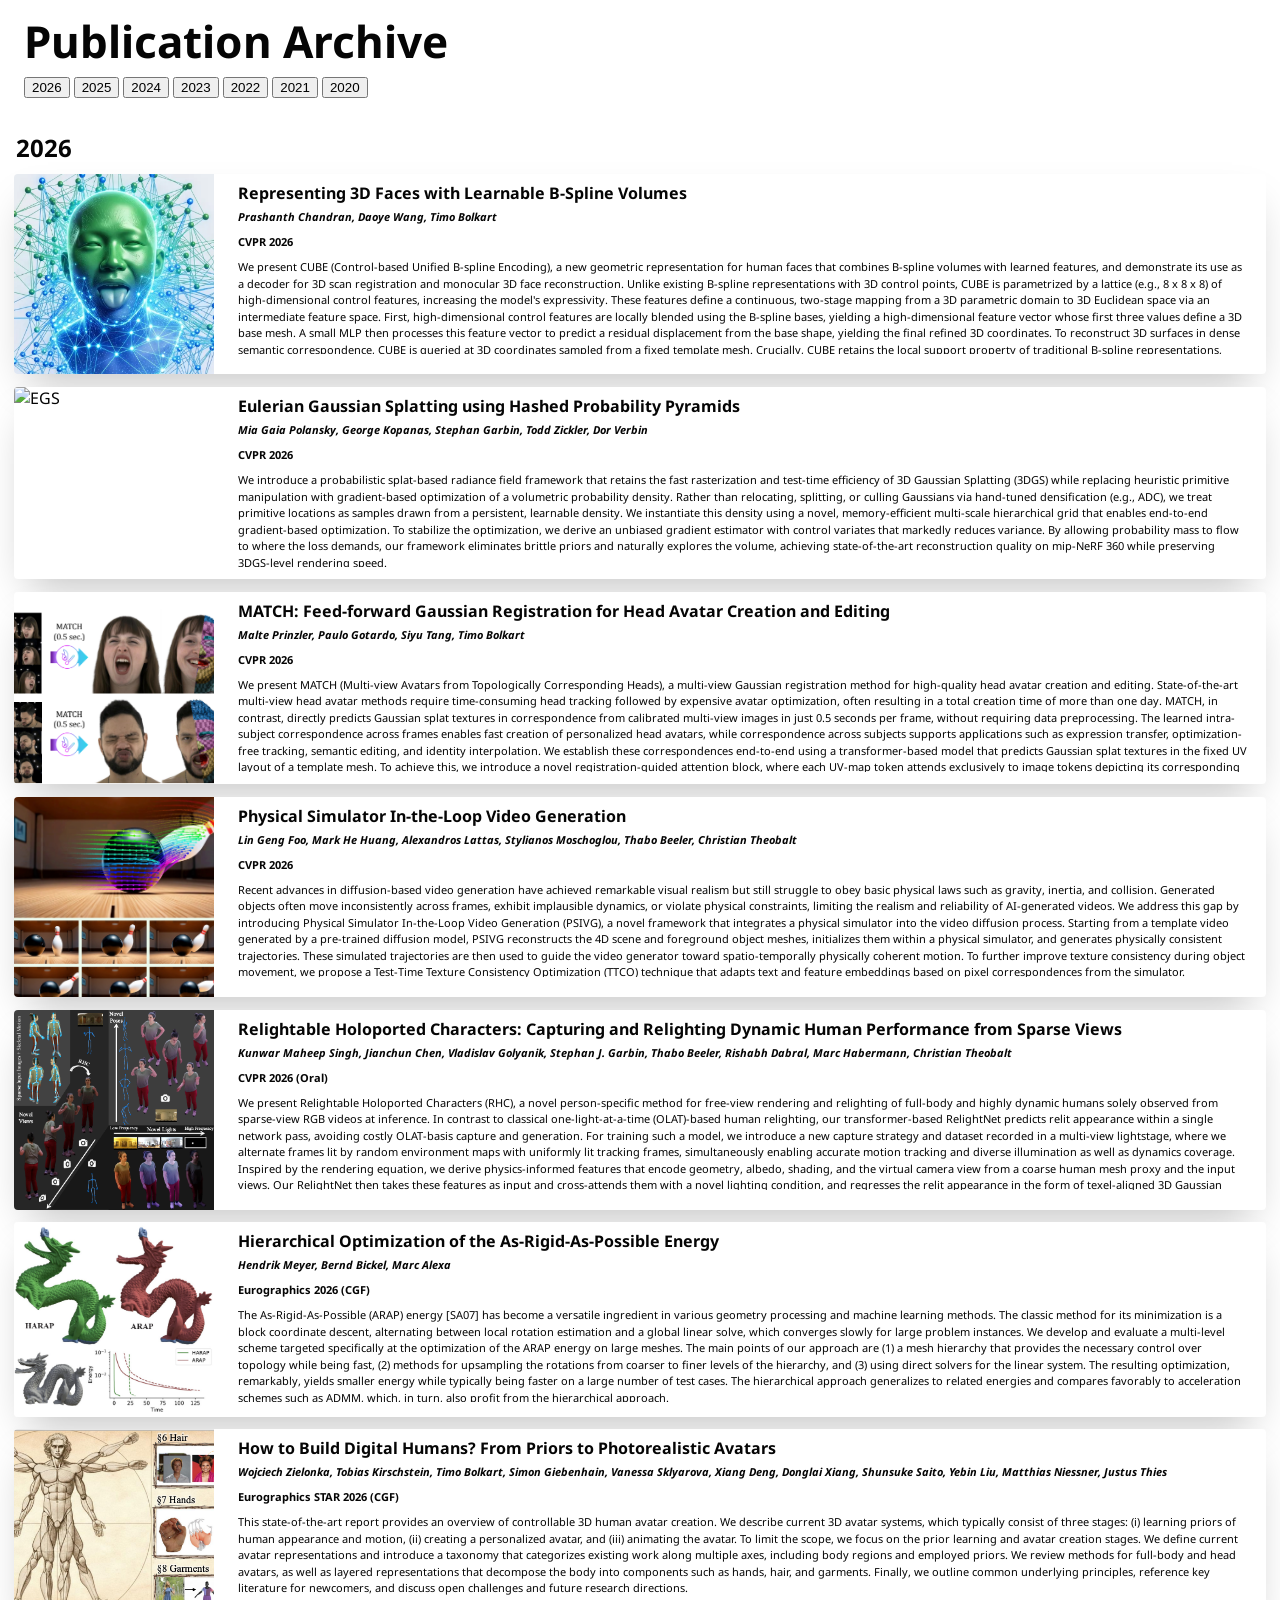
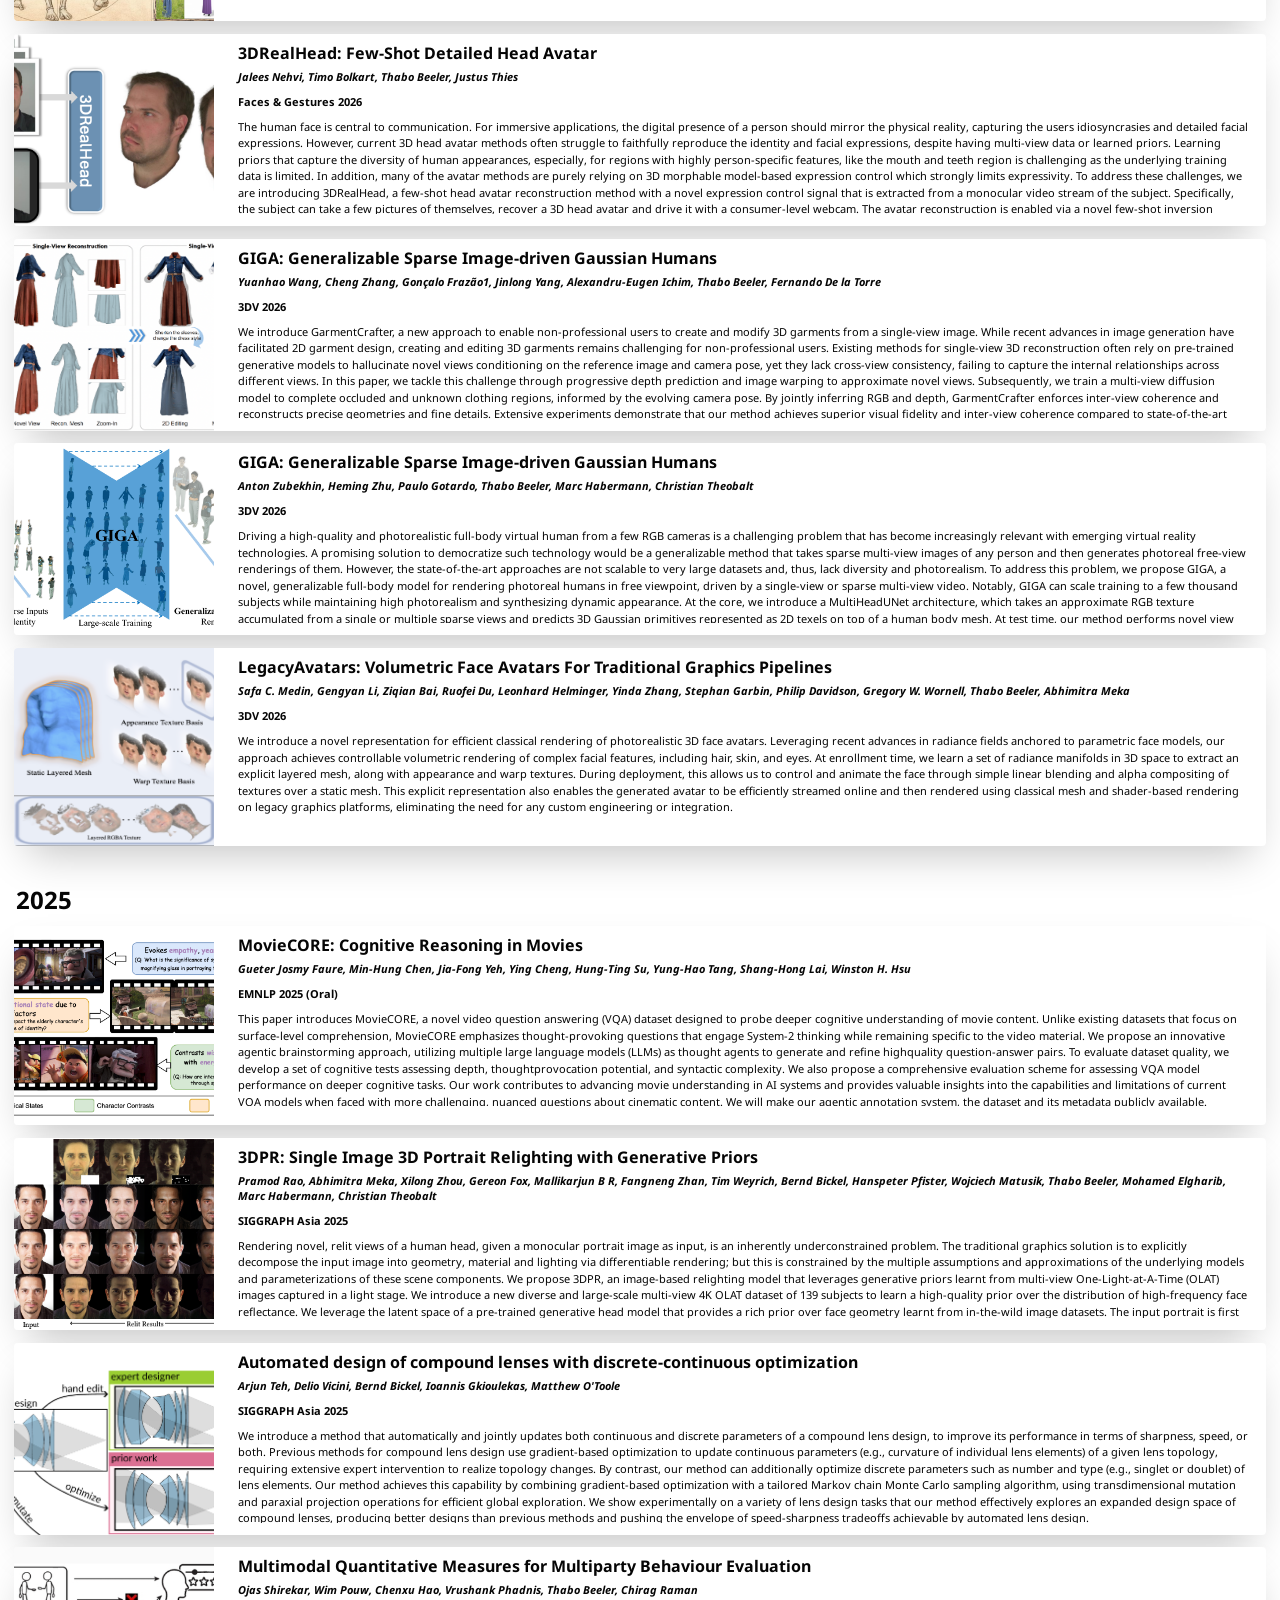
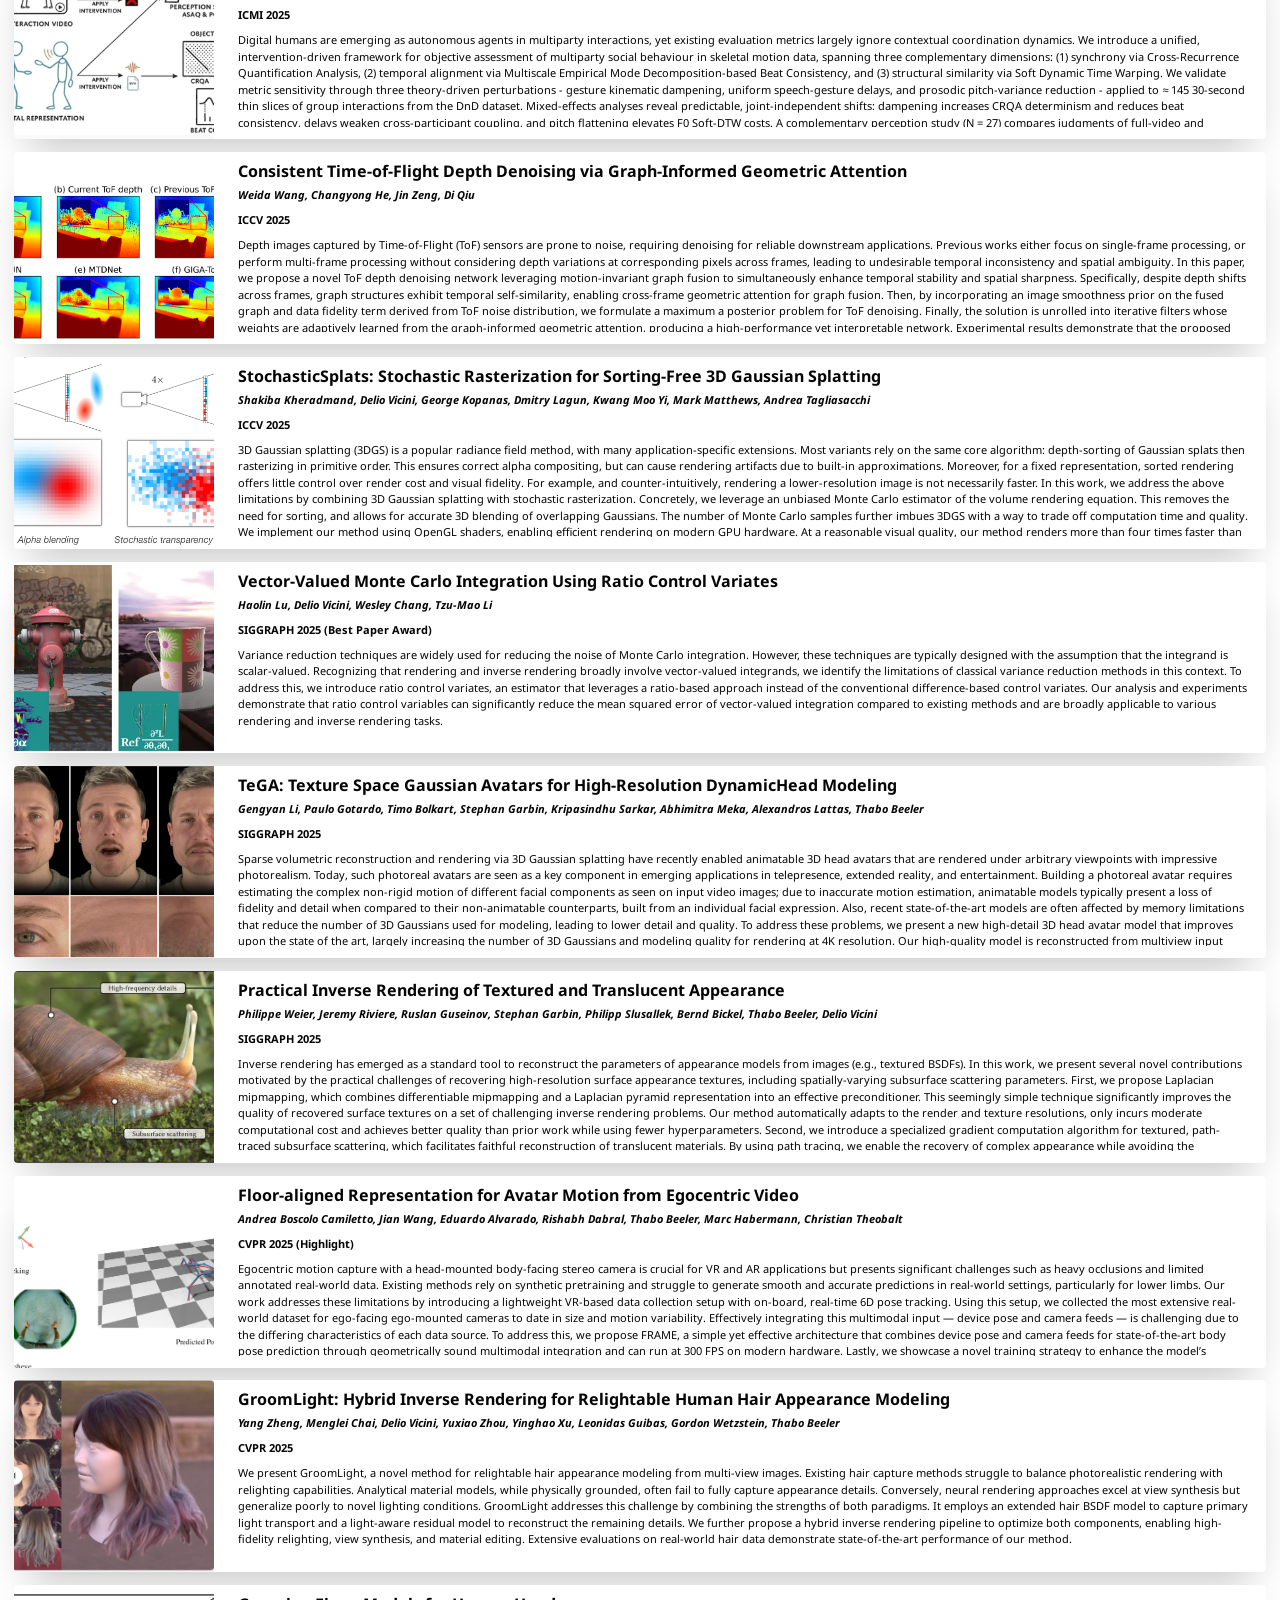
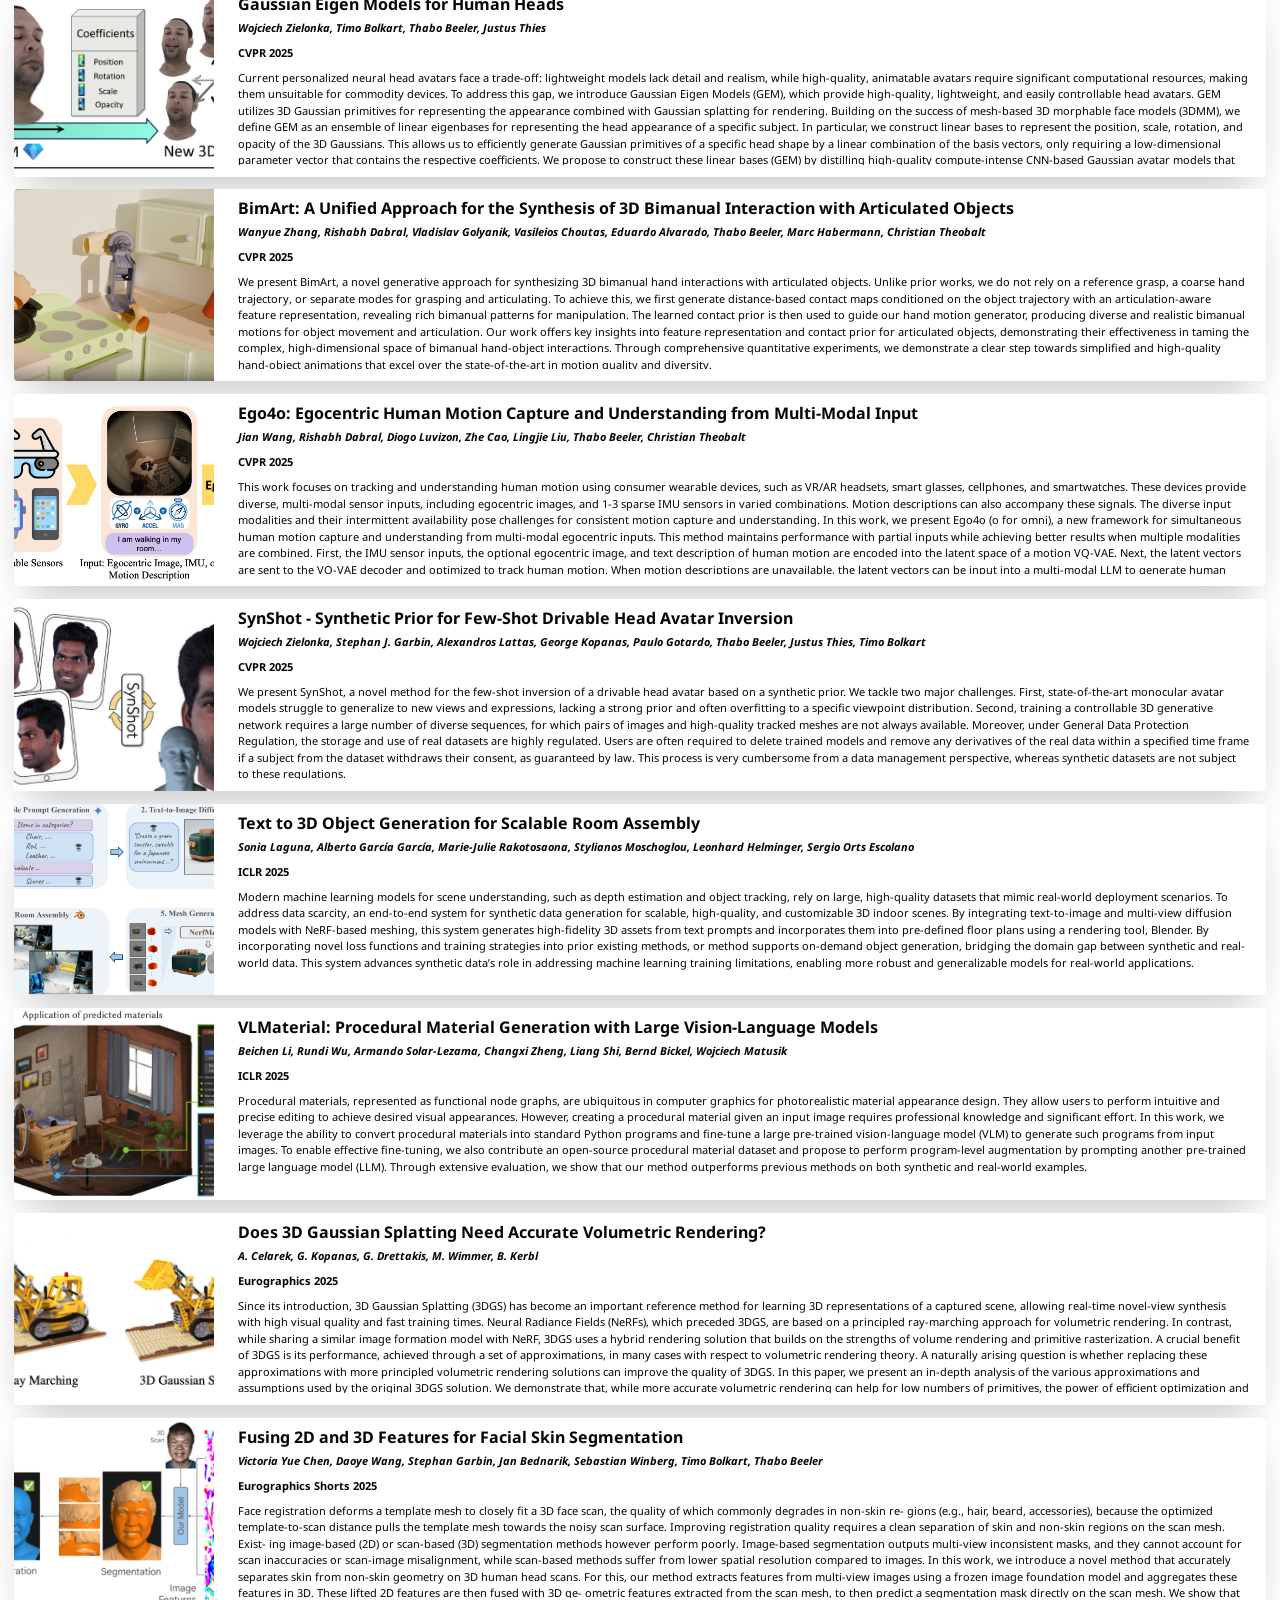
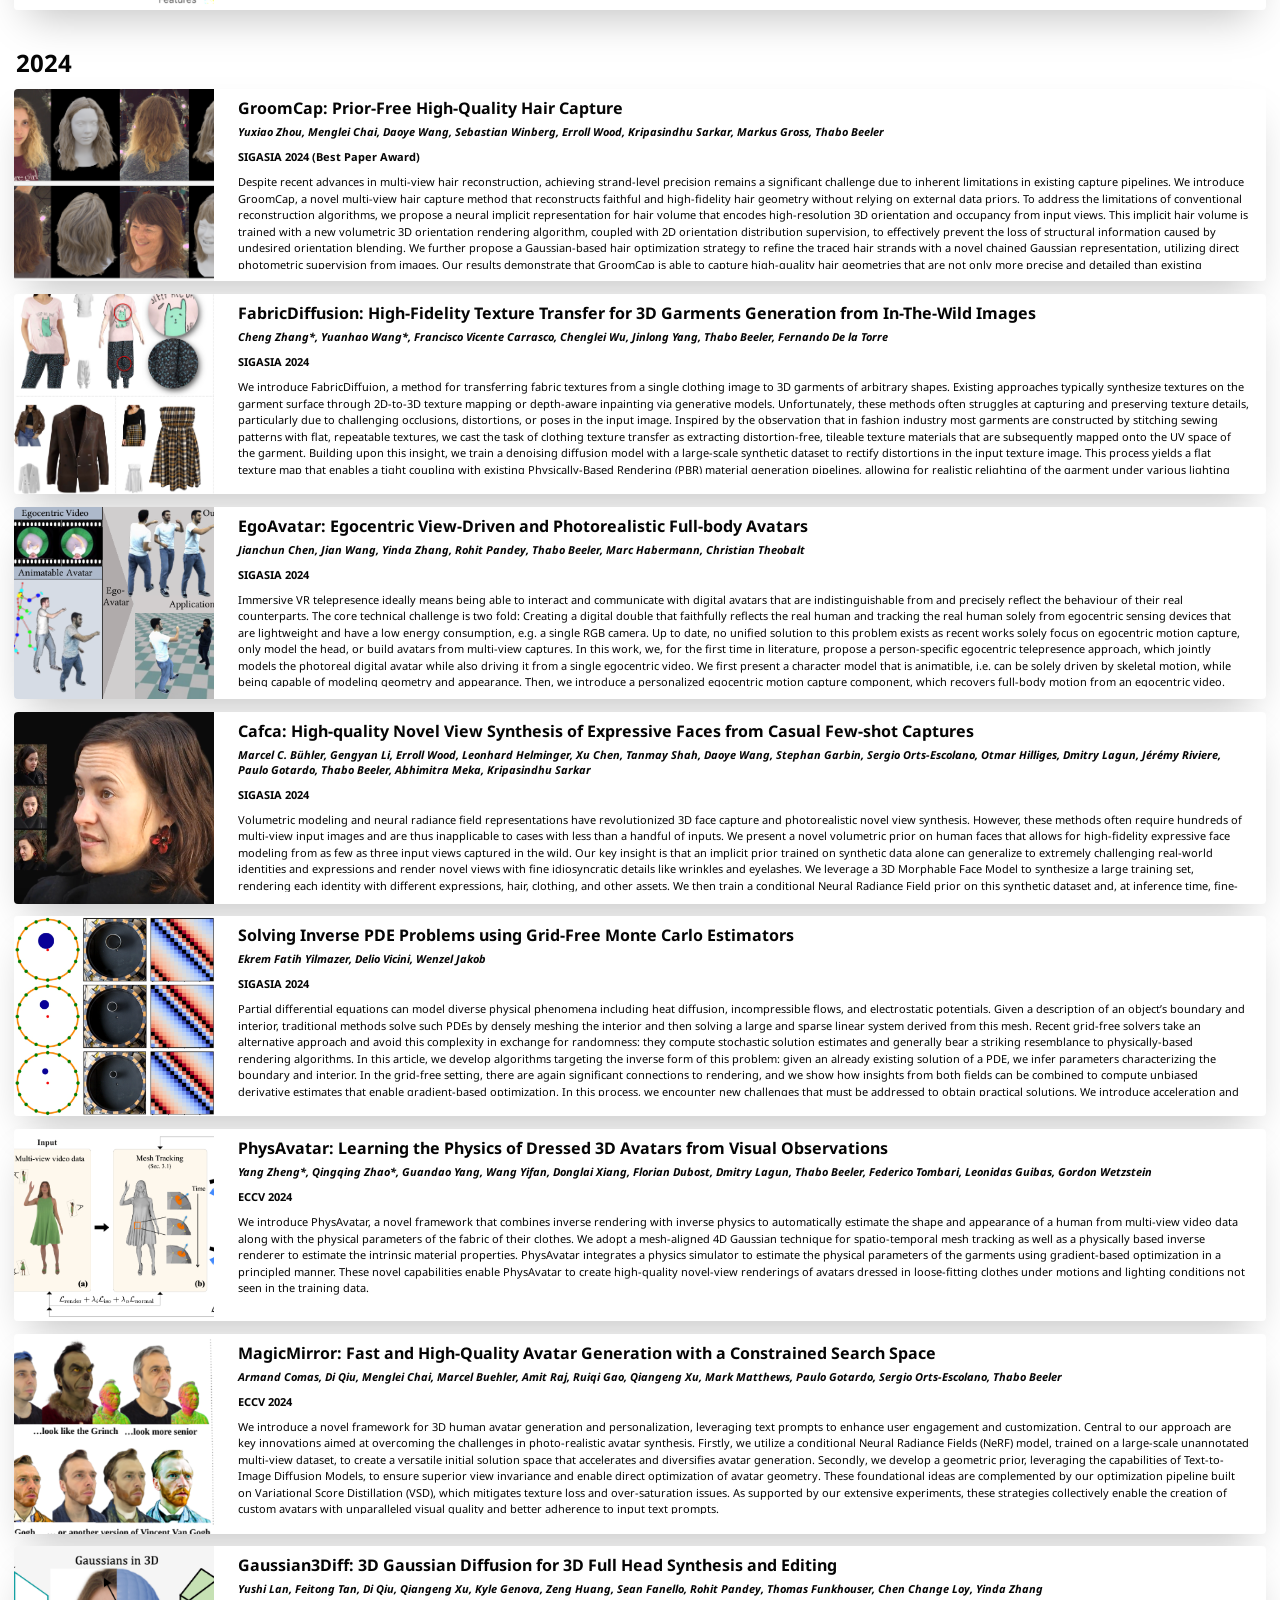
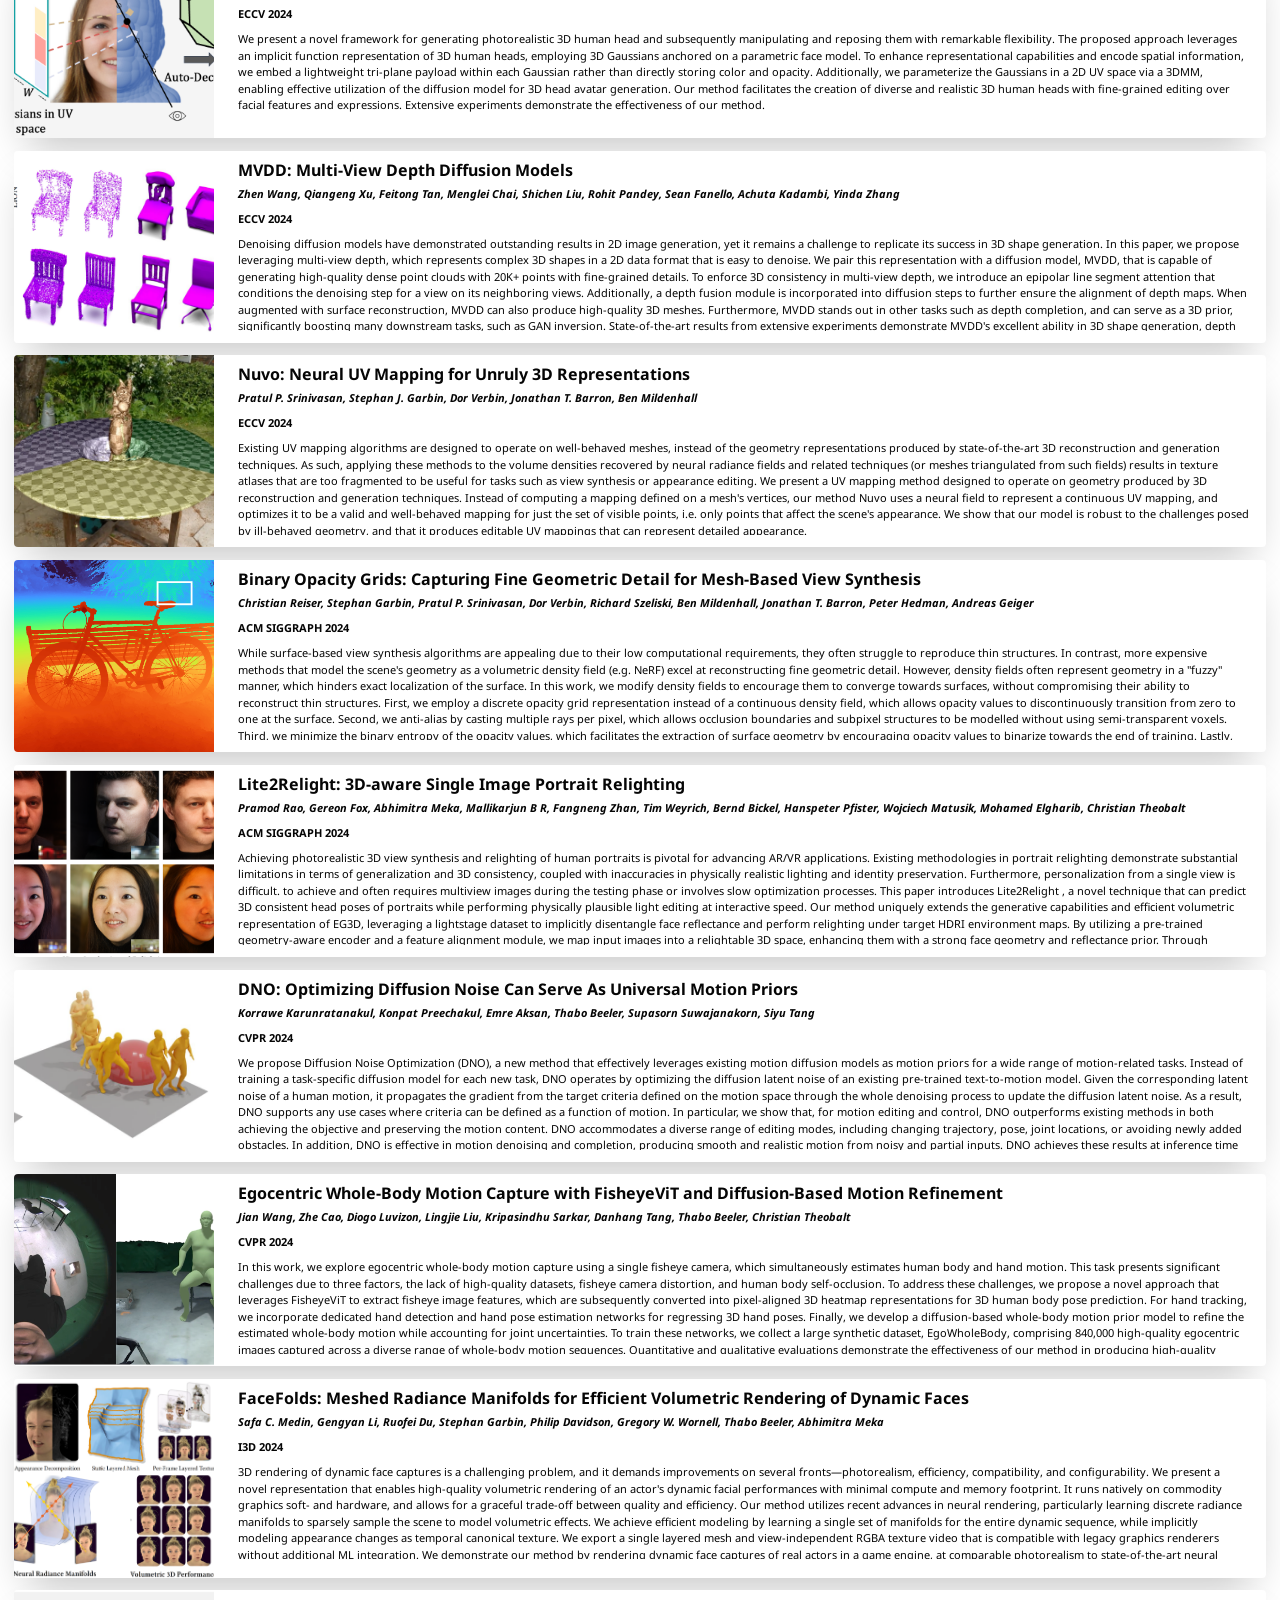
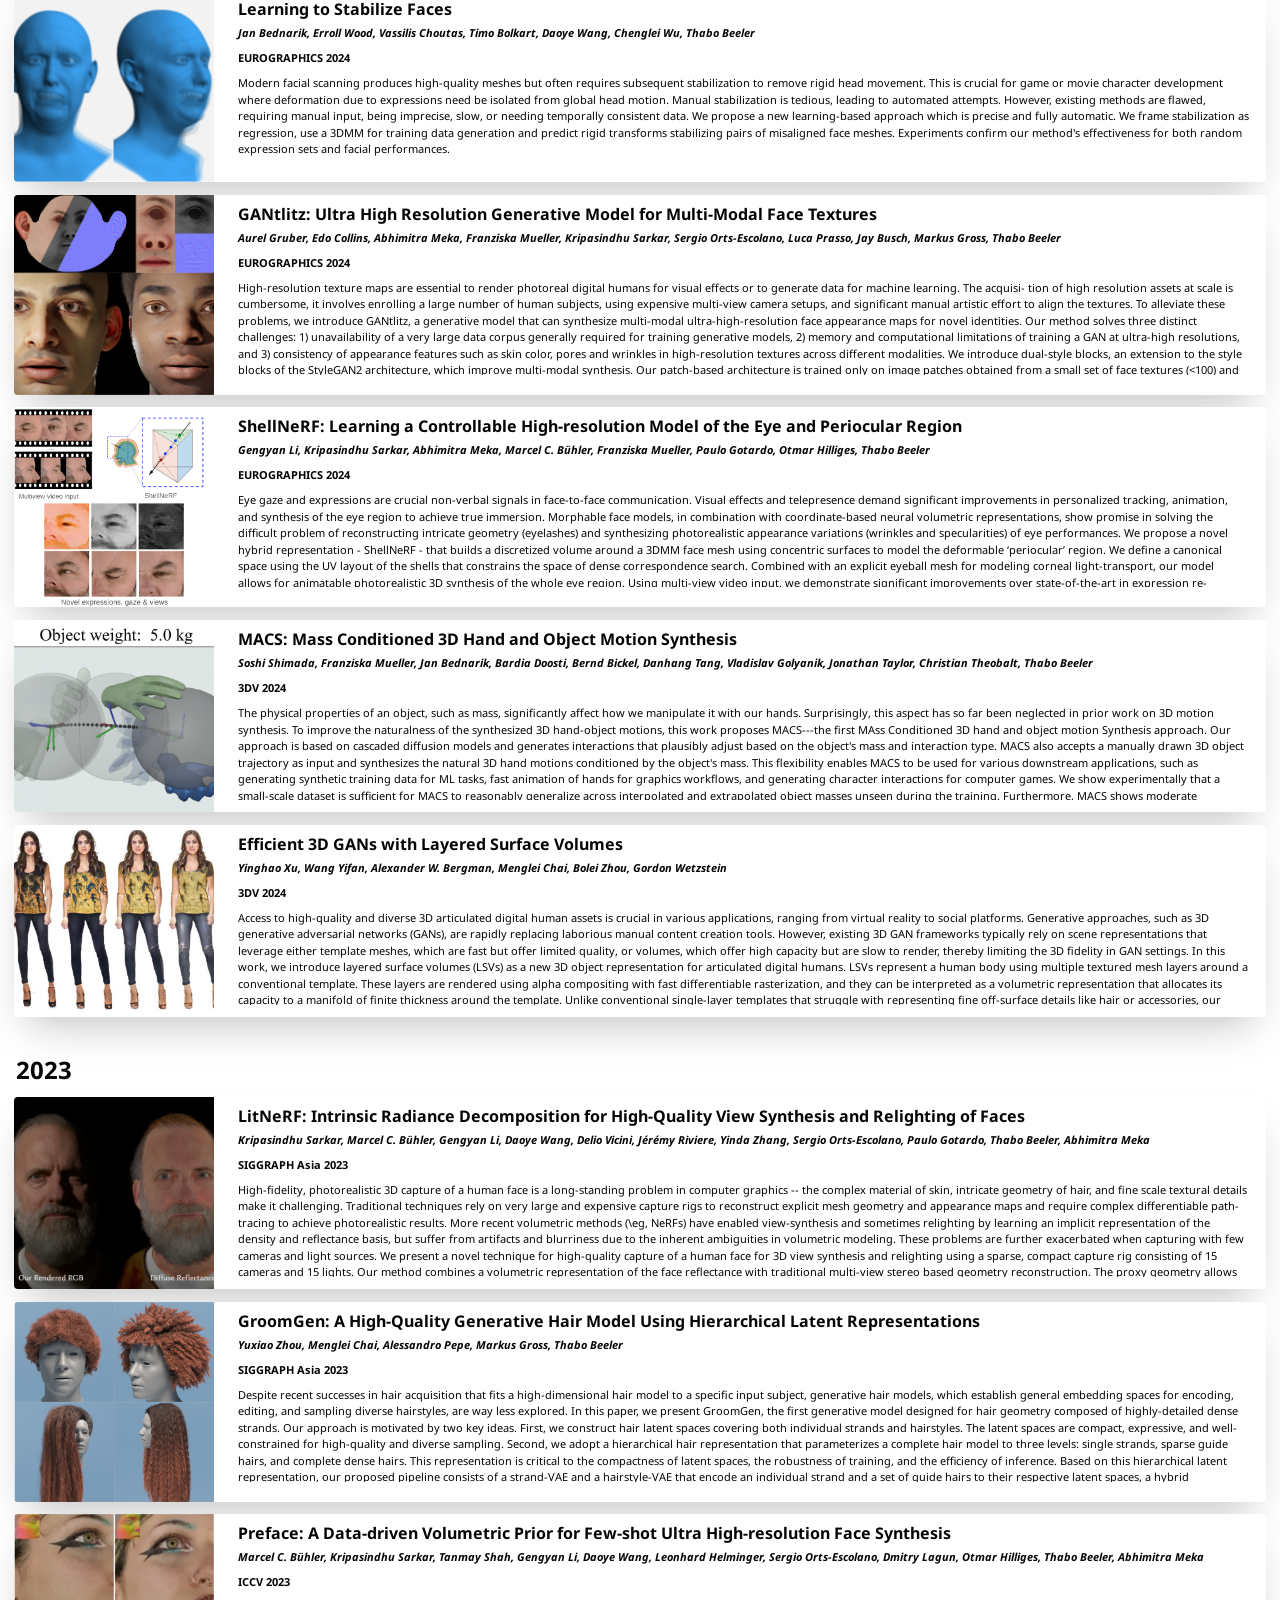
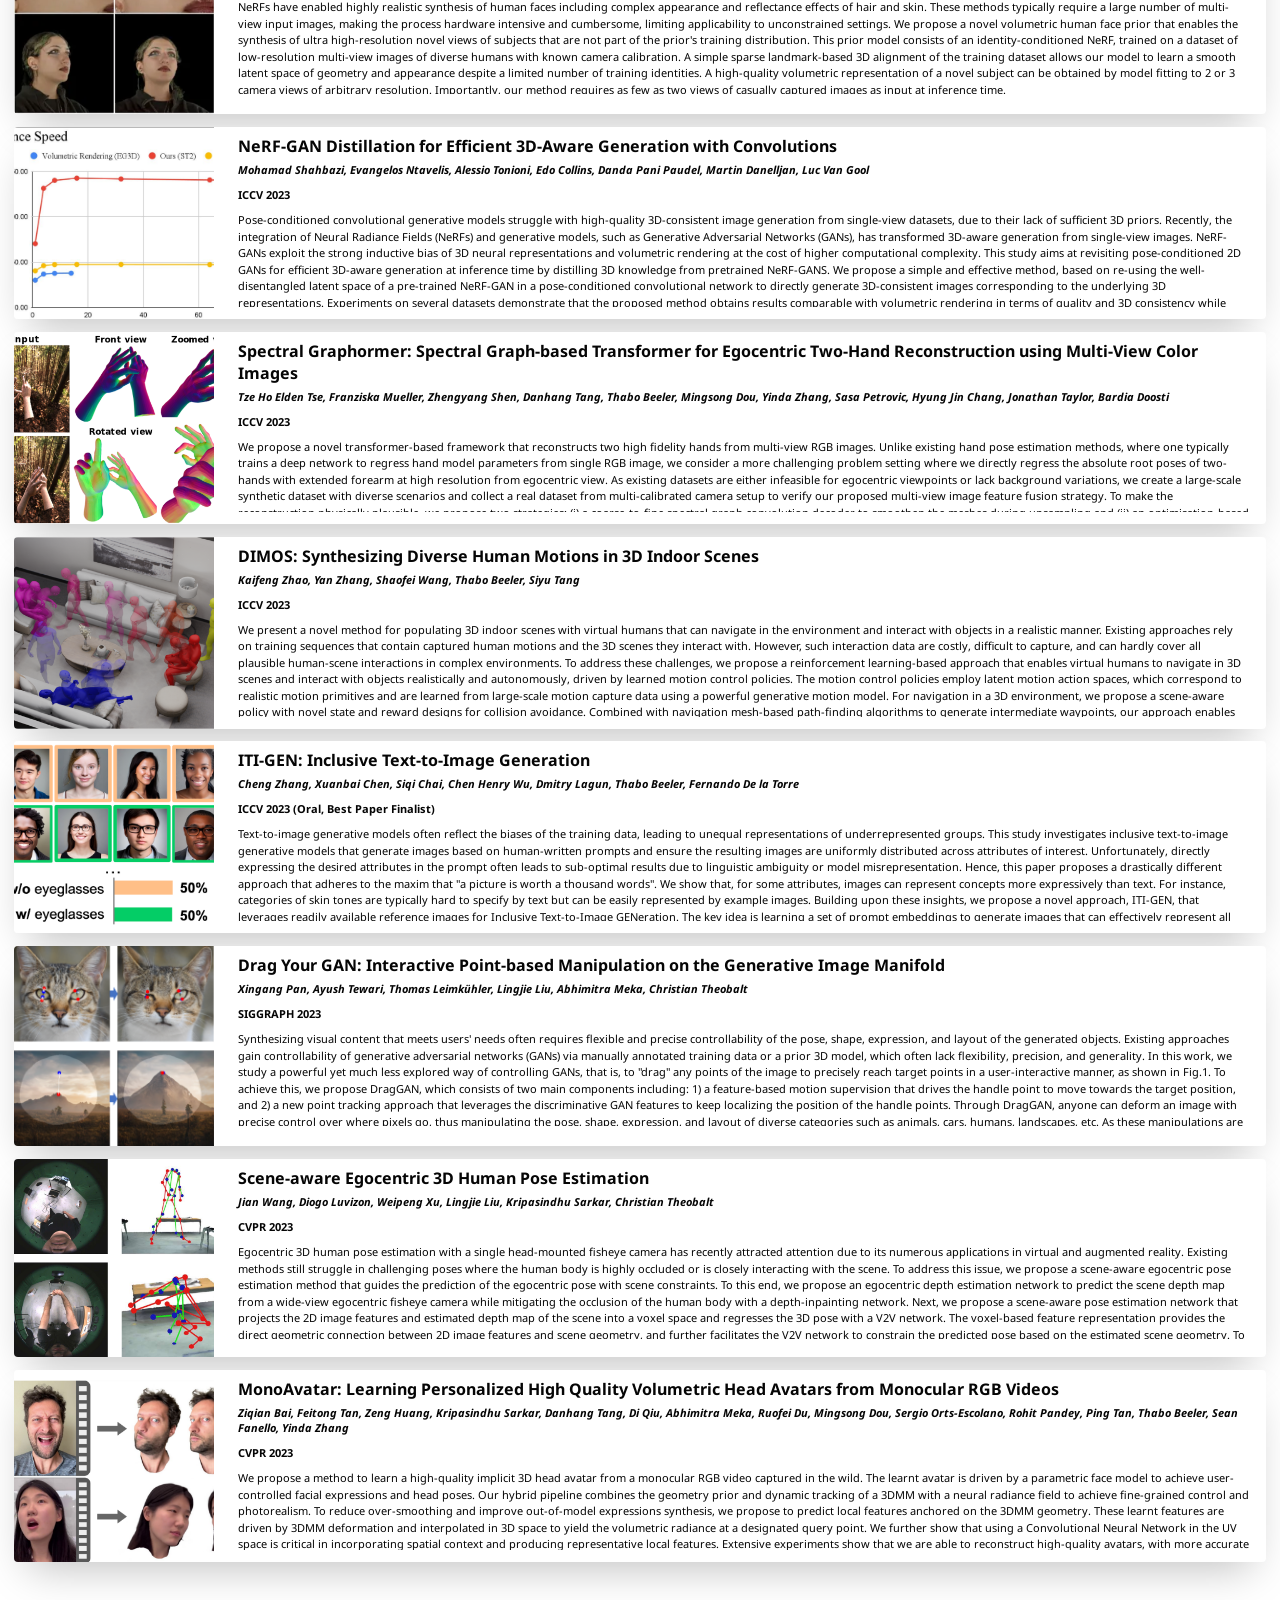
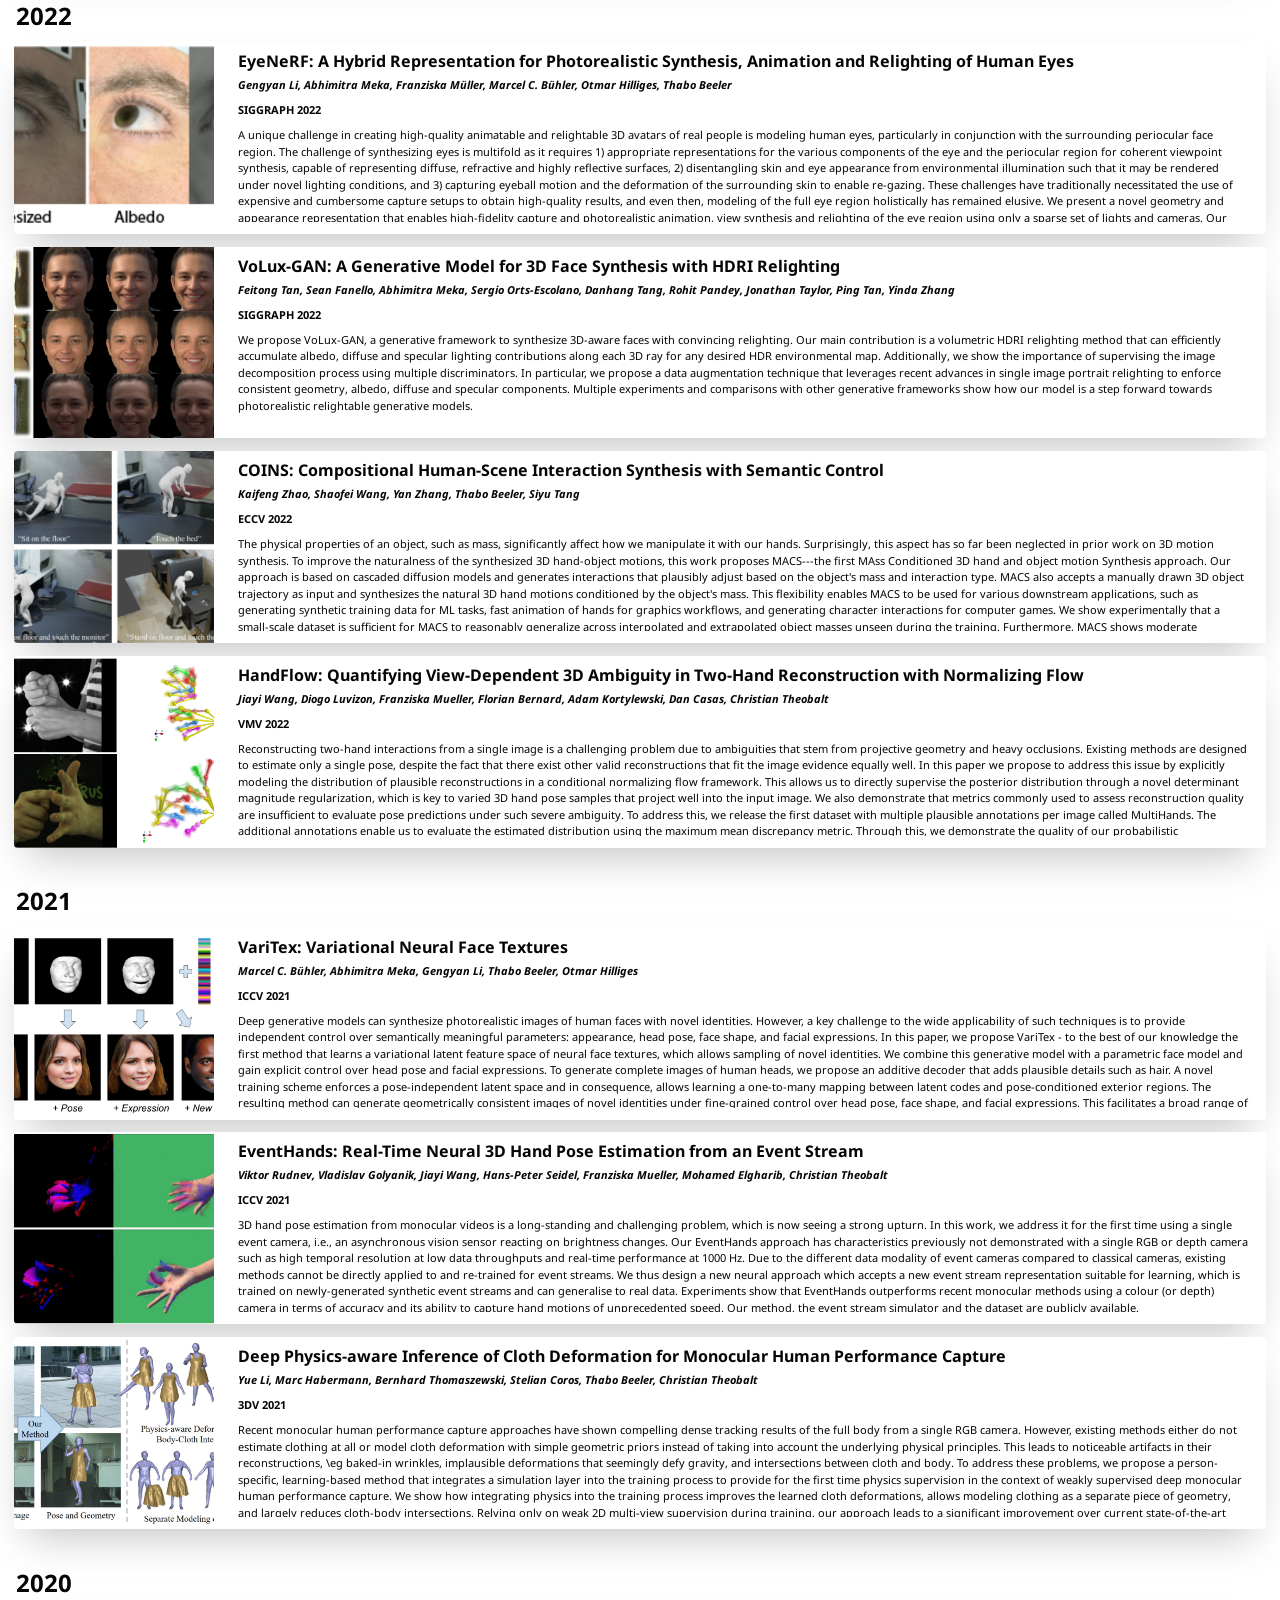
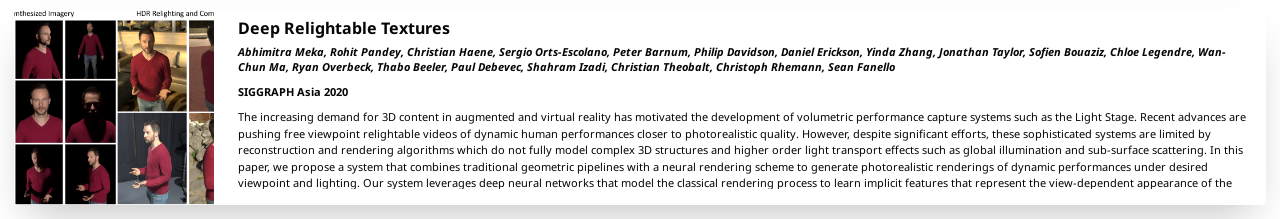
==== index.html @ 5ca24949 "Update index.html" ====
<!DOCTYPE html>
<html>
<head>
  <meta charset="utf-8">
  <meta name="description"
        content="Publication Archive">
  <meta name="viewport" content="width=device-width, initial-scale=1">
  <title>Publication Archive</title>

  <link href="https://fonts.googleapis.com/css?family=Google+Sans|Noto+Sans|Castoro"
        rel="stylesheet">

  <link rel="stylesheet" href="./main.css">
</head>
<body>
	<table><tr><td rowspan="2" style="vertical-align: middle; padding-top: 6px;"></td><td style="padding-left: 10px;">
	<H1>Publication Archive</h1></td></tr><tr><td style="padding-left: 10px;">
		<button onclick="location.href='#2026';">2026</button>
		<button onclick="location.href='#2025';">2025</button>
		<button onclick="location.href='#2024';">2024</button>
		<button onclick="location.href='#2023';">2023</button>
		<button onclick="location.href='#2022';">2022</button>
		<button onclick="location.href='#2021';">2021</button>
		<button onclick="location.href='#2020';">2020</button>
	</td></tr></table>
<div class="content">

<div class="year_section">
<a name='2026'></a>
<h2 class="year_title">2026</h2>
    <ul class="publications">

<!--  Entry -->	
      <li class="publication_entry">
        <div class="publication" onclick="location.href='https://prashanth-chandran.github.io/CUBE/';" style="cursor: pointer;">
          <div class="publication_image">
            <img src="./images/2026_CUBE.png" alt="CUBE" />
          </div>
          <div class="publication_content">
            <h2 class="publication_title">
Representing 3D Faces with Learnable B-Spline Volumes
            </h2><div class="publication_authors">
Prashanth Chandran, Daoye Wang, Timo Bolkart
           </div><div class="publication_venue">
CVPR 2026
            </div><div class="publication_abstract">
We present CUBE (Control-based Unified B-spline Encoding), a new geometric representation for human faces that combines B-spline volumes with learned features, and demonstrate its use as a decoder for 3D scan registration and monocular 3D face reconstruction. Unlike existing B-spline representations with 3D control points, CUBE is parametrized by a lattice (e.g., 8 x 8 x 8) of high-dimensional control features, increasing the model's expressivity. These features define a continuous, two-stage mapping from a 3D parametric domain to 3D Euclidean space via an intermediate feature space. First, high-dimensional control features are locally blended using the B-spline bases, yielding a high-dimensional feature vector whose first three values define a 3D base mesh. A small MLP then processes this feature vector to predict a residual displacement from the base shape, yielding the final refined 3D coordinates. To reconstruct 3D surfaces in dense semantic correspondence, CUBE is queried at 3D coordinates sampled from a fixed template mesh. Crucially, CUBE retains the local support property of traditional B-spline representations, enabling local surface editing by updating individual control features. We demonstrate the strengths of this representation by training transformer-based encoders to predict CUBE's control features from unstructured point clouds and monocular images, achieving state-of-the-art scan registration results compared to recent baselines.			</div>
        </div>
      </li>
<!-- END Entry -->

		
<!--  Entry -->	
      <li class="publication_entry">
        <div class="publication" onclick="location.href='https://euleriansplatting.github.io/';" style="cursor: pointer;">
          <div class="publication_image">
            <img src="./images/2026_EGS.png" alt="EGS" />
          </div>
          <div class="publication_content">
            <h2 class="publication_title">
Eulerian Gaussian Splatting using Hashed Probability Pyramids
            </h2><div class="publication_authors">
Mia Gaia Polansky, George Kopanas, Stephan Garbin, Todd Zickler, Dor Verbin
           </div><div class="publication_venue">
CVPR 2026
            </div><div class="publication_abstract">
We introduce a probabilistic splat-based radiance field framework that retains the fast rasterization and test-time efficiency of 3D Gaussian Splatting (3DGS) while replacing heuristic primitive manipulation with gradient-based optimization of a volumetric probability density. Rather than relocating, splitting, or culling Gaussians via hand-tuned densification (e.g., ADC), we treat primitive locations as samples drawn from a persistent, learnable density. We instantiate this density using a novel, memory-efficient multi-scale hierarchical grid that enables end-to-end gradient-based optimization. To stabilize the optimization, we derive an unbiased gradient estimator with control variates that markedly reduces variance. By allowing probability mass to flow to where the loss demands, our framework eliminates brittle priors and naturally explores the volume, achieving state-of-the-art reconstruction quality on mip-NeRF 360 while preserving 3DGS-level rendering speed.			</div>
        </div>
      </li>
<!-- END Entry -->
		
		
<!--  Entry -->	
      <li class="publication_entry">
        <div class="publication" onclick="location.href='https://malteprinzler.github.io/projects/match/index.html';" style="cursor: pointer;">
          <div class="publication_image">
            <img src="./images/2026_MATCH.png" alt="MATCH" />
          </div>
          <div class="publication_content">
            <h2 class="publication_title">
MATCH: Feed-forward Gaussian Registration for Head Avatar Creation and Editing
            </h2><div class="publication_authors">
Malte Prinzler, Paulo Gotardo, Siyu Tang, Timo Bolkart
           </div><div class="publication_venue">
CVPR 2026
            </div><div class="publication_abstract">
We present MATCH (Multi-view Avatars from Topologically Corresponding Heads), a multi-view Gaussian registration method for high-quality head avatar creation and editing. State-of-the-art multi-view head avatar methods require time-consuming head tracking followed by expensive avatar optimization, often resulting in a total creation time of more than one day. MATCH, in contrast, directly predicts Gaussian splat textures in correspondence from calibrated multi-view images in just 0.5 seconds per frame, without requiring data preprocessing. The learned intra-subject correspondence across frames enables fast creation of personalized head avatars, while correspondence across subjects supports applications such as expression transfer, optimization-free tracking, semantic editing, and identity interpolation. We establish these correspondences end-to-end using a transformer-based model that predicts Gaussian splat textures in the fixed UV layout of a template mesh. To achieve this, we introduce a novel registration-guided attention block, where each UV-map token attends exclusively to image tokens depicting its corresponding mesh region. This design improves efficiency and performance compared to dense cross-view attention. MATCH outperforms existing methods in novel-view synthesis, geometry registration, and head avatar generation, while making avatar creation 10 times faster than the closest competing baseline.			</div>
        </div>
      </li>
<!-- END Entry -->
		
<!--  Entry -->	
      <li class="publication_entry">
        <div class="publication" onclick="location.href='https://vcai.mpi-inf.mpg.de/projects/PSIVG/';" style="cursor: pointer;">
          <div class="publication_image">
            <img src="./images/2026_PSIVG.png" alt="PSIVG" />
          </div>
          <div class="publication_content">
            <h2 class="publication_title">
Physical Simulator In-the-Loop Video Generation
            </h2><div class="publication_authors">
Lin Geng Foo, Mark He Huang, Alexandros Lattas, Stylianos Moschoglou, Thabo Beeler, Christian Theobalt
           </div><div class="publication_venue">
CVPR 2026
            </div><div class="publication_abstract">
Recent advances in diffusion-based video generation have achieved remarkable visual realism but still struggle to obey basic physical laws such as gravity, inertia, and collision. Generated objects often move inconsistently across frames, exhibit implausible dynamics, or violate physical constraints, limiting the realism and reliability of AI-generated videos. We address this gap by introducing Physical Simulator In-the-Loop Video Generation (PSIVG), a novel framework that integrates a physical simulator into the video diffusion process. Starting from a template video generated by a pre-trained diffusion model, PSIVG reconstructs the 4D scene and foreground object meshes, initializes them within a physical simulator, and generates physically consistent trajectories. These simulated trajectories are then used to guide the video generator toward spatio-temporally physically coherent motion. To further improve texture consistency during object movement, we propose a Test-Time Texture Consistency Optimization (TTCO) technique that adapts text and feature embeddings based on pixel correspondences from the simulator. Comprehensive experiments demonstrate that PSIVG produces videos that better adhere to real-world physics while preserving visual quality and diversity.			</div>
        </div>
      </li>
<!-- END Entry -->

		
<!--  Entry -->	
      <li class="publication_entry">
        <div class="publication" onclick="location.href='https://vcai.mpi-inf.mpg.de/projects/RHC/';" style="cursor: pointer;">
          <div class="publication_image">
            <img src="./images/2026_RHC.png" alt="RHC" />
          </div>
          <div class="publication_content">
            <h2 class="publication_title">
Relightable Holoported Characters: Capturing and Relighting Dynamic Human Performance from Sparse Views
            </h2><div class="publication_authors">
Kunwar Maheep Singh, Jianchun Chen, Vladislav Golyanik, Stephan J. Garbin, Thabo Beeler, Rishabh Dabral, Marc Habermann, Christian Theobalt
           </div><div class="publication_venue">
CVPR 2026 (Oral)
            </div><div class="publication_abstract">
We present Relightable Holoported Characters (RHC), a novel person-specific method for free-view rendering and relighting of full-body and highly dynamic humans solely observed from sparse-view RGB videos at inference. In contrast to classical one-light-at-a-time (OLAT)-based human relighting, our transformer-based RelightNet predicts relit appearance within a single network pass, avoiding costly OLAT-basis capture and generation. For training such a model, we introduce a new capture strategy and dataset recorded in a multi-view lightstage, where we alternate frames lit by random environment maps with uniformly lit tracking frames, simultaneously enabling accurate motion tracking and diverse illumination as well as dynamics coverage. Inspired by the rendering equation, we derive physics-informed features that encode geometry, albedo, shading, and the virtual camera view from a coarse human mesh proxy and the input views. Our RelightNet then takes these features as input and cross-attends them with a novel lighting condition, and regresses the relit appearance in the form of texel-aligned 3D Gaussian splats attached to the coarse mesh proxy. Consequently, our RelightNet implicitly learns to efficiently compute the rendering equation for novel lighting conditions within a single feed-forward pass. Experiments demonstrate our method’s superior visual fidelity and lighting reproduction compared to state-of-the-art approaches.			</div>
        </div>
      </li>
<!-- END Entry -->

<!--  Entry -->	
      <li class="publication_entry">
        <div class="publication" onclick="location.href='https://onlinelibrary.wiley.com/doi/10.1111/cgf.70404';" style="cursor: pointer;">
          <div class="publication_image">
            <img src="./images/2026_HARAP.png" alt="HRAP" />
          </div>
          <div class="publication_content">
            <h2 class="publication_title">
Hierarchical Optimization of the As-Rigid-As-Possible Energy
            </h2><div class="publication_authors">
Hendrik Meyer, Bernd Bickel, Marc Alexa
           </div><div class="publication_venue">
Eurographics 2026 (CGF)
            </div><div class="publication_abstract">
The As-Rigid-As-Possible (ARAP) energy [SA07] has become a versatile ingredient in various geometry processing and machine learning methods. The classic method for its minimization is a block coordinate descent, alternating between local rotation estimation and a global linear solve, which converges slowly for large problem instances. We develop and evaluate a multi-level scheme targeted specifically at the optimization of the ARAP energy on large meshes. The main points of our approach are (1) a mesh hierarchy that provides the necessary control over topology while being fast, (2) methods for upsampling the rotations from coarser to finer levels of the hierarchy, and (3) using direct solvers for the linear system. The resulting optimization, remarkably, yields smaller energy while typically being faster on a large number of test cases. The hierarchical approach generalizes to related energies and compares favorably to acceleration schemes such as ADMM, which, in turn, also profit from the hierarchical approach.			</div>
        </div>
      </li>
<!-- END Entry -->	
				

<!--  Entry -->	
      <li class="publication_entry">
        <div class="publication" onclick="location.href='https://wojciechzielonka.com/how-to-build-digital-humans/';" style="cursor: pointer;">
          <div class="publication_image">
            <img src="./images/2026_Priors2Avatars.png" alt="2026_Priors2Avatars" />
          </div>
          <div class="publication_content">
            <h2 class="publication_title">
How to Build Digital Humans? From Priors to Photorealistic Avatars
            </h2><div class="publication_authors">
Wojciech Zielonka, Tobias Kirschstein, Timo Bolkart, Simon Giebenhain, Vanessa Sklyarova, Xiang Deng, Donglai Xiang, Shunsuke Saito, Yebin Liu, Matthias Niessner, Justus Thies
           </div><div class="publication_venue">
Eurographics STAR 2026 (CGF)
            </div><div class="publication_abstract">
This state-of-the-art report provides an overview of controllable 3D human avatar creation. We describe current 3D avatar systems, which typically consist of three stages: (i) learning priors of human appearance and motion, (ii) creating a personalized avatar, and (iii) animating the avatar. To limit the scope, we focus on the prior learning and avatar creation stages. We define current avatar representations and introduce a taxonomy that categorizes existing work along multiple axes, including body regions and employed priors. We review methods for full-body and head avatars, as well as layered representations that decompose the body into components such as hands, hair, and garments. Finally, we outline common underlying principles, reference key literature for newcomers, and discuss open challenges and future research directions.      
			 </div>
			</li>
<!-- END Entry -->	
			  
<!--  Entry -->	
      <li class="publication_entry">
        <div class="publication" onclick="location.href='https://jalees018.github.io/3DRealHead/';" style="cursor: pointer;">
          <div class="publication_image">
            <img src="./images/2026_3DRealHead.png" alt="2026_3DRealHead" />
          </div>
          <div class="publication_content">
            <h2 class="publication_title">
3DRealHead: Few-Shot Detailed Head Avatar
            </h2><div class="publication_authors">
Jalees Nehvi, Timo Bolkart, Thabo Beeler, Justus Thies
           </div><div class="publication_venue">
Faces & Gestures 2026
            </div><div class="publication_abstract">
The human face is central to communication. For immersive applications, the digital presence of a person should mirror the physical reality, capturing the users idiosyncrasies and detailed facial expressions. However, current 3D head avatar methods often struggle to faithfully reproduce the identity and facial expressions, despite having multi-view data or learned priors. Learning priors that capture the diversity of human appearances, especially, for regions with highly person-specific features, like the mouth and teeth region is challenging as the underlying training data is limited. In addition, many of the avatar methods are purely relying on 3D morphable model-based expression control which strongly limits expressivity. To address these challenges, we are introducing 3DRealHead, a few-shot head avatar reconstruction method with a novel expression control signal that is extracted from a monocular video stream of the subject. Specifically, the subject can take a few pictures of themselves, recover a 3D head avatar and drive it with a consumer-level webcam. The avatar reconstruction is enabled via a novel few-shot inversion process of a 3D human head prior which is represented as a Style U-Net that emits 3D Gaussian primitives which can be rendered under novel views. The prior is learned on the NeRSemble dataset. For animating the avatar, the U-Net is conditioned on 3DMM-based facial expression signals, as well as features of the mouth region extracted from the driving video. These additional mouth features allow us to recover facial expressions that cannot be represented by the 3DMM leading to a higher expressivity and closer resemblance to the physical reality. We compare our proposed method against one-shot prior-based and state-of-the-art monocular avatar approaches showing that our approach achieves competitive visual quality and expressive mouth articulation while requiring only a few input frames, in contrast to video-based methods that rely on dense per-identity training data.        
			</div>
      </li>
<!-- END Entry -->		
		
<!--  Entry -->	
      <li class="publication_entry">
        <div class="publication" onclick="location.href='https://humansensinglab.github.io/garment-crafter/';" style="cursor: pointer;">
          <div class="publication_image">
            <img src="./images/2026_GarmentCrafter.png" alt="GarmentCrafter" />
          </div>
          <div class="publication_content">
            <h2 class="publication_title">
GIGA: Generalizable Sparse Image-driven Gaussian Humans
            </h2><div class="publication_authors">
Yuanhao Wang, Cheng Zhang, Gonçalo Frazão1, Jinlong Yang, Alexandru-Eugen Ichim, Thabo Beeler, Fernando De la Torre
           </div><div class="publication_venue">
3DV 2026
            </div><div class="publication_abstract">
We introduce GarmentCrafter, a new approach to enable non-professional users to create and modify 3D garments from a single-view image. While recent advances in image generation have facilitated 2D garment design, creating and editing 3D garments remains challenging for non-professional users. Existing methods for single-view 3D reconstruction often rely on pre-trained generative models to hallucinate novel views conditioning on the reference image and camera pose, yet they lack cross-view consistency, failing to capture the internal relationships across different views. In this paper, we tackle this challenge through progressive depth prediction and image warping to approximate novel views. Subsequently, we train a multi-view diffusion model to complete occluded and unknown clothing regions, informed by the evolving camera pose. By jointly inferring RGB and depth, GarmentCrafter enforces inter-view coherence and reconstructs precise geometries and fine details. Extensive experiments demonstrate that our method achieves superior visual fidelity and inter-view coherence compared to state-of-the-art single-view 3D garment reconstruction methods. Our model will be publicly available.          </div>
        </div>
      </li>
<!-- END Entry -->			

<!--  Entry -->	
      <li class="publication_entry">
        <div class="publication" onclick="location.href='https://vcai.mpi-inf.mpg.de/projects/GIGA/';" style="cursor: pointer;">
          <div class="publication_image">
            <img src="./images/2026_GIGA.png" alt="LegacyAvatars" />
          </div>
          <div class="publication_content">
            <h2 class="publication_title">
GIGA: Generalizable Sparse Image-driven Gaussian Humans
            </h2><div class="publication_authors">
Anton Zubekhin, Heming Zhu, Paulo Gotardo, Thabo Beeler, Marc Habermann, Christian Theobalt
           </div><div class="publication_venue">
3DV 2026
            </div><div class="publication_abstract">
Driving a high-quality and photorealistic full-body virtual human from a few RGB cameras is a challenging problem that has become increasingly relevant with emerging virtual reality technologies. A promising solution to democratize such technology would be a generalizable method that takes sparse multi-view images of any person and then generates photoreal free-view renderings of them. However, the state-of-the-art approaches are not scalable to very large datasets and, thus, lack diversity and photorealism. To address this problem, we propose GIGA, a novel, generalizable full-body model for rendering photoreal humans in free viewpoint, driven by a single-view or sparse multi-view video. Notably, GIGA can scale training to a few thousand subjects while maintaining high photorealism and synthesizing dynamic appearance. At the core, we introduce a MultiHeadUNet architecture, which takes an approximate RGB texture accumulated from a single or multiple sparse views and predicts 3D Gaussian primitives represented as 2D texels on top of a human body mesh. At test time, our method performs novel view synthesis of a virtual 3D Gaussian-based human from 1 to 4 input views and a tracked body template for unseen identities. Our method excels over prior works by a significant margin in terms of identity generalization capability and photorealism.            </div>
          </div>
        </div>
      </li>
<!-- END Entry -->		

<!--  Entry -->	
      <li class="publication_entry">
        <div class="publication" onclick="location.href='https://syntec-research.github.io/LegacyAvatars/';" style="cursor: pointer;">
          <div class="publication_image">
            <img src="./images/2026_LegacyAvatars.png" alt="LegacyAvatars" />
          </div>
          <div class="publication_content">
            <h2 class="publication_title">
LegacyAvatars: Volumetric Face Avatars For Traditional Graphics Pipelines
            </h2><div class="publication_authors">
Safa C. Medin, Gengyan Li, Ziqian Bai, Ruofei Du, Leonhard Helminger, Yinda Zhang, Stephan Garbin, Philip Davidson, Gregory W. Wornell, Thabo Beeler, Abhimitra Meka
            </div><div class="publication_venue">
3DV 2026
            </div><div class="publication_abstract">
We introduce a novel representation for efficient classical rendering of photorealistic 3D face avatars. Leveraging recent advances in radiance fields anchored to parametric face models, our approach achieves controllable volumetric rendering of complex facial features, including hair, skin, and eyes. At enrollment time, we learn a set of radiance manifolds in 3D space to extract an explicit layered mesh, along with appearance and warp textures. During deployment, this allows us to control and animate the face through simple linear blending and alpha compositing of textures over a static mesh. This explicit representation also enables the generated avatar to be efficiently streamed online and then rendered using classical mesh and shader-based rendering on legacy graphics platforms, eliminating the need for any custom engineering or integration.
            </div>
          </div>
        </div>
      </li>
<!-- END Entry -->

    </ul>
</div>

<div class="year_section">
<a name='2025'></a>
<h2 class="year_title">2025</h2>
	<ul class="publications">

<!--  Entry -->	
      <li class="publication_entry">
        <div class="publication" onclick="location.href='https://joslefaure.github.io/assets/html/moviecore.html';" style="cursor: pointer;">
          <div class="publication_image">
            <img src="./images/2025_MovieCORE.png" alt="MovieCore" />
          </div>
          <div class="publication_content">
            <h2 class="publication_title">
MovieCORE: Cognitive Reasoning in Movies
            </h2><div class="publication_authors">
Gueter Josmy Faure, Min-Hung Chen, Jia-Fong Yeh, Ying Cheng, Hung-Ting Su, Yung-Hao Tang, Shang-Hong Lai, Winston H. Hsu
            </div><div class="publication_venue">
EMNLP 2025 (Oral)
            </div><div class="publication_abstract">
This paper introduces MovieCORE, a novel video question answering (VQA) dataset designed to probe deeper cognitive understanding of movie content. Unlike existing datasets that focus on surface-level comprehension, MovieCORE emphasizes thought-provoking questions that engage System-2 thinking while remaining specific to the video material. We propose an innovative agentic brainstorming approach, utilizing multiple large language models (LLMs) as thought agents to generate and refine highquality question-answer pairs. To evaluate dataset quality, we develop a set of cognitive tests assessing depth, thoughtprovocation potential, and syntactic complexity. We also propose a comprehensive evaluation scheme for assessing VQA model performance on deeper cognitive tasks. Our work contributes to advancing movie understanding in AI systems and provides valuable insights into the capabilities and limitations of current VQA models when faced with more challenging, nuanced questions about cinematic content. We will make our agentic annotation system, the dataset and its metadata publicly available.
            </div>
          </div>
        </div>
      </li>
<!-- END Entry -->

<!--  Entry -->	
      <li class="publication_entry">
        <div class="publication" onclick="location.href='https://vcai.mpi-inf.mpg.de/projects/3dpr/';" style="cursor: pointer;">
          <div class="publication_image">
            <img src="./images/2025_3DPR.png" alt="ACL_DCO" />
          </div>
          <div class="publication_content">
            <h2 class="publication_title">
3DPR: Single Image 3D Portrait Relighting with Generative Priors
            </h2><div class="publication_authors">
Pramod Rao, Abhimitra Meka, Xilong Zhou, Gereon Fox, Mallikarjun B R, Fangneng Zhan, Tim Weyrich, Bernd Bickel, Hanspeter Pfister, Wojciech Matusik, Thabo Beeler, Mohamed Elgharib, Marc Habermann, Christian Theobalt
			</div><div class="publication_venue">
SIGGRAPH Asia 2025
            </div><div class="publication_abstract">
Rendering novel, relit views of a human head, given a monocular portrait image as input, is an inherently underconstrained problem. The traditional graphics solution is to explicitly decompose the input image into geometry, material and lighting via differentiable rendering; but this is constrained by the multiple assumptions and approximations of the underlying models and parameterizations of these scene components. We propose 3DPR, an image-based relighting model that leverages generative priors learnt from multi-view One-Light-at-A-Time (OLAT) images captured in a light stage. We introduce a new diverse and large-scale multi-view 4K OLAT dataset of 139 subjects to learn a high-quality prior over the distribution of high-frequency face reflectance. We leverage the latent space of a pre-trained generative head model that provides a rich prior over face geometry learnt from in-the-wild image datasets. The input portrait is first embedded in the latent manifold of such a model through an encoder-based inversion process. Then a novel triplane-based reflectance network trained on our lightstage data is used to synthesize high-fidelity OLAT images to enable image-based relighting. Our reflectance network operates in the latent space of the generative head model, crucially enabling a relatively small number of lightstage images to train the reflectance model. Combining the generated OLATs according to a given HDRI environment maps yields physically accurate environmental relighting results. Through quantitative and qualitative evaluations, we demonstrate that 3DPR outperforms previous methods, particularly in preserving identity and in capturing lighting effects such as specularities, self-shadows, and subsurface scattering.            </div>
          </div>
        </div>
      </li>
<!-- END Entry -->
		

<!--  Entry -->	
      <li class="publication_entry">
        <div class="publication" onclick="location.href='https://imaging.cs.cmu.edu/automated_lens_design/index.html';" style="cursor: pointer;">
          <div class="publication_image">
            <img src="./images/2025_ACL_DCO.png" alt="ACL_DCO" />
          </div>
          <div class="publication_content">
            <h2 class="publication_title">
Automated design of compound lenses with discrete-continuous optimization
            </h2><div class="publication_authors">
Arjun Teh, Delio Vicini, Bernd Bickel, Ioannis Gkioulekas, Matthew O'Toole
            </div><div class="publication_venue">
SIGGRAPH Asia 2025
            </div><div class="publication_abstract">
We introduce a method that automatically and jointly updates both continuous and discrete parameters of a compound lens design, to improve its performance in terms of sharpness, speed, or both. Previous methods for compound lens design use gradient-based optimization to update continuous parameters (e.g., curvature of individual lens elements) of a given lens topology, requiring extensive expert intervention to realize topology changes. By contrast, our method can additionally optimize discrete parameters such as number and type (e.g., singlet or doublet) of lens elements. Our method achieves this capability by combining gradient-based optimization with a tailored Markov chain Monte Carlo sampling algorithm, using transdimensional mutation and paraxial projection operations for efficient global exploration. We show experimentally on a variety of lens design tasks that our method effectively explores an expanded design space of compound lenses, producing better designs than previous methods and pushing the envelope of speed-sharpness tradeoffs achievable by automated lens design.
            </div>
          </div>
        </div>
      </li>
<!-- END Entry -->

<!--  Entry -->	
      <li class="publication_entry">
        <div class="publication" onclick="location.href='https://research.tudelft.nl/en/publications/multimodal-quantitative-measures-for-multiparty-behavior-evaluati/';" style="cursor: pointer;">
          <div class="publication_image">
            <img src="./images/2025_MMQMMBE.png" alt="MMQMMBE" />
          </div>
          <div class="publication_content">
            <h2 class="publication_title">
Multimodal Quantitative Measures for Multiparty Behaviour Evaluation
            </h2><div class="publication_authors">
Ojas Shirekar, Wim Pouw, Chenxu Hao, Vrushank Phadnis, Thabo Beeler, Chirag Raman
            </div><div class="publication_venue">
ICMI 2025
            </div><div class="publication_abstract">
Digital humans are emerging as autonomous agents in multiparty interactions, yet existing evaluation metrics largely ignore contextual coordination dynamics. We introduce a unified, intervention-driven framework for objective assessment of multiparty social behaviour in skeletal motion data, spanning three complementary dimensions: (1) synchrony via Cross-Recurrence Quantification Analysis, (2) temporal alignment via Multiscale Empirical Mode Decomposition-based Beat Consistency, and (3) structural similarity via Soft Dynamic Time Warping. We validate metric sensitivity through three theory-driven perturbations - gesture kinematic dampening, uniform speech-gesture delays, and prosodic pitch-variance reduction - applied to ≈ 145 30-second thin slices of group interactions from the DnD dataset. Mixed-effects analyses reveal predictable, joint-independent shifts: dampening increases CRQA determinism and reduces beat consistency, delays weaken cross-participant coupling, and pitch flattening elevates F0 Soft-DTW costs. A complementary perception study (N = 27) compares judgments of full-video and skeleton-only renderings to quantify representation effects. Our three measures deliver orthogonal insights into spatial structure, timing alignment, and behavioural variability. Thereby forming a robust toolkit for evaluating and refining socially intelligent agents. Code available on GitHub.            </div>
          </div>
        </div>
      </li>
<!-- END Entry -->		
    
    
<!--  Entry -->	
      <li class="publication_entry">
        <div class="publication" onclick="location.href='https://github.com/davidweidawang/GIGA-ToF';" style="cursor: pointer;">
          <div class="publication_image">
            <img src="./images/2025_GIGA.png" alt="GIGA" />
          </div>
          <div class="publication_content">
            <h2 class="publication_title">
Consistent Time-of-Flight Depth Denoising via Graph-Informed Geometric Attention
            </h2><div class="publication_authors">
Weida Wang, Changyong He, Jin Zeng, Di Qiu
            </div><div class="publication_venue">
ICCV 2025
            </div><div class="publication_abstract">
Depth images captured by Time-of-Flight (ToF) sensors are prone to noise, requiring denoising for reliable downstream applications. Previous works either focus on single-frame processing, or perform multi-frame processing without considering depth variations at corresponding pixels across frames, leading to undesirable temporal inconsistency and spatial ambiguity. In this paper, we propose a novel ToF depth denoising network leveraging motion-invariant graph fusion to simultaneously enhance temporal stability and spatial sharpness. Specifically, despite depth shifts across frames, graph structures exhibit temporal self-similarity, enabling cross-frame geometric attention for graph fusion. Then, by incorporating an image smoothness prior on the fused graph and data fidelity term derived from ToF noise distribution, we formulate a maximum a posterior problem for ToF denoising. Finally, the solution is unrolled into iterative filters whose weights are adaptively learned from the graph-informed geometric attention, producing a high-performance yet interpretable network. Experimental results demonstrate that the proposed scheme achieves state-of-the-art performance in terms of accuracy and consistency on synthetic DVToF dataset and exhibits robust generalization on the real Kinectv2 dataset.
            </div>
          </div>
        </div>
      </li>
<!-- END Entry -->
    
<!--  Entry -->	
      <li class="publication_entry">
        <div class="publication" onclick="location.href='https://ubc-vision.github.io/stochasticsplats/';" style="cursor: pointer;">
          <div class="publication_image">
            <img src="./images/2025_StochasticSplats.png" alt="Stochastic Splats" />
          </div>
          <div class="publication_content">
            <h2 class="publication_title">
StochasticSplats: Stochastic Rasterization for Sorting-Free 3D Gaussian Splatting
            </h2><div class="publication_authors">
Shakiba Kheradmand, Delio Vicini, George Kopanas, Dmitry Lagun, Kwang Moo Yi, Mark Matthews, Andrea Tagliasacchi
            </div><div class="publication_venue">
ICCV 2025
            </div><div class="publication_abstract">
3D Gaussian splatting (3DGS) is a popular radiance field method, with many application-specific extensions. Most variants rely on the same core algorithm: depth-sorting of Gaussian splats then rasterizing in primitive order. This ensures correct alpha compositing, but can cause rendering artifacts due to built-in approximations. Moreover, for a fixed representation, sorted rendering offers little control over render cost and visual fidelity. For example, and counter-intuitively, rendering a lower-resolution image is not necessarily faster. In this work, we address the above limitations by combining 3D Gaussian splatting with stochastic rasterization. Concretely, we leverage an unbiased Monte Carlo estimator of the volume rendering equation. This removes the need for sorting, and allows for accurate 3D blending of overlapping Gaussians. The number of Monte Carlo samples further imbues 3DGS with a way to trade off computation time and quality. We implement our method using OpenGL shaders, enabling efficient rendering on modern GPU hardware. At a reasonable visual quality, our method renders more than four times faster than sorted rasterization.
            </div>
          </div>
        </div>
      </li>
<!-- END Entry -->


<!--  Entry -->	
      <li class="publication_entry">
        <div class="publication" onclick="location.href='https://suikasibyl.github.io/vvmc/#/';" style="cursor: pointer;">
          <div class="publication_image">
            <img src="./images/2025_VectorValuedMC.png" alt="Vector Valued Monte Carlo" />
          </div>
          <div class="publication_content">
            <h2 class="publication_title">
Vector-Valued Monte Carlo Integration Using Ratio Control Variates
            </h2><div class="publication_authors">
Haolin Lu,  Delio Vicini,  Wesley Chang,  Tzu-Mao Li
            </div><div class="publication_venue">
SIGGRAPH 2025 <b>(Best Paper Award)</b>
            </div><div class="publication_abstract">
Variance reduction techniques are widely used for reducing the noise of Monte Carlo integration. However, these techniques are typically designed with the assumption that the integrand is scalar-valued. Recognizing that rendering and inverse rendering broadly involve vector-valued integrands, we identify the limitations of classical variance reduction methods in this context. To address this, we introduce ratio control variates, an estimator that leverages a ratio-based approach instead of the conventional difference-based control variates. Our analysis and experiments demonstrate that ratio control variables can significantly reduce the mean squared error of vector-valued integration compared to existing methods and are broadly applicable to various rendering and inverse rendering tasks.
            </div>
          </div>
        </div>
      </li>
<!-- END Entry -->
	  
<!--  Entry -->	
      <li class="publication_entry">
        <div class="publication" onclick="location.href='https://syntec-research.github.io/UVGA/';" style="cursor: pointer;">
          <div class="publication_image">
            <img src="./images/2025_TeGa.png" alt="TeGa" />
          </div>
          <div class="publication_content">
            <h2 class="publication_title">
TeGA: Texture Space Gaussian Avatars for High-Resolution DynamicHead Modeling
            </h2><div class="publication_authors">
Gengyan Li, Paulo Gotardo, Timo Bolkart, Stephan Garbin, Kripasindhu Sarkar, Abhimitra Meka, Alexandros Lattas, Thabo Beeler
            </div><div class="publication_venue">
SIGGRAPH 2025
            </div><div class="publication_abstract">
Sparse volumetric reconstruction and rendering via 3D Gaussian splatting have recently enabled animatable 3D head avatars that are rendered under arbitrary viewpoints with impressive photorealism. Today, such photoreal avatars are seen as a key component in emerging applications in telepresence, extended reality, and entertainment. Building a photoreal avatar requires estimating the complex non-rigid motion of different facial components as seen on input video images; due to inaccurate motion estimation, animatable models typically present a loss of fidelity and detail when compared to their non-animatable counterparts, built from an individual facial expression. Also, recent state-of-the-art models are often affected by memory limitations that reduce the number of 3D Gaussians used for modeling, leading to lower detail and quality. To address these problems, we present a new high-detail 3D head avatar model that improves upon the state of the art, largely increasing the number of 3D Gaussians and modeling quality for rendering at 4K resolution. Our high-quality model is reconstructed from multiview input video and builds on top of a mesh-based 3D morphable model, which provides a coarse deformation layer for the head. Photoreal appearance is modelled by 3D Gaussians embedded within the continuous UVD tangent space of this mesh, allowing for more effective densification where most needed. Additionally, these Gaussians are warped by a novel UVD deformation field to capture subtle, localized motion. Our key contribution is the novel deformable Gaussian encoding and overall fitting procedure that allows our head model to preserve appearance detail, while capturing facial motion and other transient high-frequency features such as skin wrinkling.
            </div>
          </div>
        </div>
      </li>
<!-- END Entry -->
	
<!--  Entry -->	
      <li class="publication_entry">
        <div class="publication" onclick="location.href='https://weiphil.github.io/portfolio/practical_reconstruction';" style="cursor: pointer;">
          <div class="publication_image">
            <img src="./images/2025_Practical.png" alt="Practical Inverse Rendering" />
          </div>
          <div class="publication_content">
            <h2 class="publication_title">
Practical Inverse Rendering of Textured and Translucent Appearance
            </h2><div class="publication_authors">
Philippe Weier, Jeremy Riviere, Ruslan Guseinov, Stephan Garbin, Philipp Slusallek, Bernd Bickel, Thabo Beeler, Delio Vicini
            </div><div class="publication_venue">
SIGGRAPH 2025
            </div><div class="publication_abstract">
Inverse rendering has emerged as a standard tool to reconstruct the parameters of appearance models from images (e.g., textured BSDFs). In this work, we present several novel contributions motivated by the practical challenges of recovering high-resolution surface appearance textures, including spatially-varying subsurface scattering parameters.
First, we propose Laplacian mipmapping, which combines differentiable mipmapping and a Laplacian pyramid representation into an effective preconditioner. This seemingly simple technique significantly improves the quality of recovered surface textures on a set of challenging inverse rendering problems. Our method automatically adapts to the render and texture resolutions, only incurs moderate computational cost and achieves better quality than prior work while using fewer hyperparameters. Second, we introduce a specialized gradient computation algorithm for textured, path-traced subsurface scattering, which facilitates faithful reconstruction of translucent materials. By using path tracing, we enable the recovery of complex appearance while avoiding the approximations of the previously used diffusion dipole methods. Third, we demonstrate the application of both these techniques to reconstructing the textured appearance of human faces from sparse captures. Our method recovers high-quality relightable appearance parameters that are compatible with current production renderers.
            </div>
          </div>
        </div>
      </li>
<!-- END Entry -->
	
<!--  Entry -->	
      <li class="publication_entry">
        <div class="publication" onclick="location.href='https://vcai.mpi-inf.mpg.de/projects/FRAME/';" style="cursor: pointer;">
          <div class="publication_image">
            <img src="./images/2025_Frame.png" alt="FRAME" />
          </div>
          <div class="publication_content">
            <h2 class="publication_title">
Floor-aligned Representation for Avatar Motion from Egocentric Video
            </h2><div class="publication_authors">
Andrea Boscolo Camiletto,
Jian Wang,
Eduardo Alvarado,
Rishabh Dabral,
Thabo Beeler,
Marc Habermann,
Christian Theobalt
            </div><div class="publication_venue">
CVPR 2025 (Highlight)
            </div><div class="publication_abstract">
Egocentric motion capture with a head-mounted body-facing stereo camera is crucial for VR and AR applications but presents significant challenges such as heavy occlusions and limited annotated real-world data. Existing methods rely on synthetic pretraining and struggle to generate smooth and accurate predictions in real-world settings, particularly for lower limbs. Our work addresses these limitations by introducing a lightweight VR-based data collection setup with on-board, real-time 6D pose tracking. Using this setup, we collected the most extensive real-world dataset for ego-facing ego-mounted cameras to date in size and motion variability. Effectively integrating this multimodal input — device pose and camera feeds — is challenging due to the differing characteristics of each data source. To address this, we propose FRAME, a simple yet effective architecture that combines device pose and camera feeds for state-of-the-art body pose prediction through geometrically sound multimodal integration and can run at 300 FPS on modern hardware. Lastly, we showcase a novel training strategy to enhance the model’s generalization capabilities. Our approach exploits the problem’s geometric properties, yielding high-quality motion capture free from common artifacts in prior works. Qualitative and quantitative evaluations, along with extensive comparisons, demonstrate the effectiveness of our method.
            </div>
          </div>
        </div>
      </li>
<!-- END Entry -->
	
<!--  Entry -->	
      <li class="publication_entry">
        <div class="publication" onclick="location.href='https://syntec-research.github.io/GroomLight/';" style="cursor: pointer;">
          <div class="publication_image">
            <img src="./images/2025_GroomLight.png" alt="GroomLight" />
          </div>
          <div class="publication_content">
            <h2 class="publication_title">
GroomLight: Hybrid Inverse Rendering for Relightable Human Hair Appearance Modeling
            </h2><div class="publication_authors">
Yang Zheng, Menglei Chai, Delio Vicini, Yuxiao Zhou, Yinghao Xu, Leonidas Guibas, Gordon Wetzstein, Thabo Beeler
            </div><div class="publication_venue">
CVPR 2025
            </div><div class="publication_abstract">
We present GroomLight, a novel method for relightable hair appearance modeling from multi-view images. Existing hair capture methods struggle to balance photorealistic rendering with relighting capabilities. Analytical material models, while physically grounded, often fail to fully capture appearance details. Conversely, neural rendering approaches excel at view synthesis but generalize poorly to novel lighting conditions. GroomLight addresses this challenge by combining the strengths of both paradigms. It employs an extended hair BSDF model to capture primary light transport and a light-aware residual model to reconstruct the remaining details. We further propose a hybrid inverse rendering pipeline to optimize both components, enabling high-fidelity relighting, view synthesis, and material editing. Extensive evaluations on real-world hair data demonstrate state-of-the-art performance of our method.
            </div>
          </div>
        </div>
      </li>
<!-- END Entry -->
	
<!--  Entry -->	
      <li class="publication_entry">
        <div class="publication" onclick="location.href='https://zielon.github.io/gem/';" style="cursor: pointer;">
          <div class="publication_image">
            <img src="./images/2025_GEM.png" alt="GEM" />
          </div>
          <div class="publication_content">
            <h2 class="publication_title">
Gaussian Eigen Models for Human Heads
            </h2><div class="publication_authors">
Wojciech Zielonka, Timo Bolkart, Thabo Beeler, Justus Thies
            </div><div class="publication_venue">
CVPR 2025
            </div><div class="publication_abstract">
Current personalized neural head avatars face a trade-off: lightweight models lack detail and realism, while high-quality, animatable avatars require significant computational resources, making them unsuitable for commodity devices. To address this gap, we introduce Gaussian Eigen Models (GEM), which provide high-quality, lightweight, and easily controllable head avatars. GEM utilizes 3D Gaussian primitives for representing the appearance combined with Gaussian splatting for rendering. Building on the success of mesh-based 3D morphable face models (3DMM), we define GEM as an ensemble of linear eigenbases for representing the head appearance of a specific subject. In particular, we construct linear bases to represent the position, scale, rotation, and opacity of the 3D Gaussians. This allows us to efficiently generate Gaussian primitives of a specific head shape by a linear combination of the basis vectors, only requiring a low-dimensional parameter vector that contains the respective coefficients. We propose to construct these linear bases (GEM) by distilling high-quality compute-intense CNN-based Gaussian avatar models that can generate expression-dependent appearance changes like wrinkles. These high-quality models are trained on multi-view videos of a subject and are distilled using a series of principal component analyses. Once we have obtained the bases that represent the animatable appearance space of a specific human, we learn a regressor that takes a single RGB image as input and predicts the low-dimensional parameter vector that corresponds to the shown facial expression. In a series of experiments, we compare GEM's self-reenactment and cross-person reenactment results to state-of-the-art 3D avatar methods, demonstrating GEM's higher visual quality and better generalization to new expressions.
            </div>
          </div>
        </div>
      </li>
<!-- END Entry -->
	
<!--  Entry -->	
      <li class="publication_entry">
        <div class="publication" onclick="location.href='https://vcai.mpi-inf.mpg.de/projects/bimart/';" style="cursor: pointer;">
          <div class="publication_image">
            <img src="./images/2025_BimArt.png" alt="BimArt" />
          </div>
          <div class="publication_content">
            <h2 class="publication_title">
BimArt: A Unified Approach for the Synthesis of 3D Bimanual Interaction with Articulated Objects
            </h2><div class="publication_authors">
Wanyue Zhang,   Rishabh Dabral,   Vladislav Golyanik,   Vasileios Choutas,   Eduardo Alvarado,   Thabo Beeler,   Marc Habermann,   Christian Theobalt
            </div><div class="publication_venue">
CVPR 2025
            </div><div class="publication_abstract">
We present BimArt, a novel generative approach for synthesizing 3D bimanual hand interactions with articulated objects. Unlike prior works, we do not rely on a reference grasp, a coarse hand trajectory, or separate modes for grasping and articulating. To achieve this, we first generate distance-based contact maps conditioned on the object trajectory with an articulation-aware feature representation, revealing rich bimanual patterns for manipulation. The learned contact prior is then used to guide our hand motion generator, producing diverse and realistic bimanual motions for object movement and articulation. Our work offers key insights into feature representation and contact prior for articulated objects, demonstrating their effectiveness in taming the complex, high-dimensional space of bimanual hand-object interactions. Through comprehensive quantitative experiments, we demonstrate a clear step towards simplified and high-quality hand-object animations that excel over the state-of-the-art in motion quality and diversity.
            </div>
          </div>
        </div>
      </li>
<!-- END Entry -->
	
<!--  Entry -->	
      <li class="publication_entry">
        <div class="publication" onclick="location.href='https://arxiv.org/abs/2504.08449';" style="cursor: pointer;">
          <div class="publication_image">
            <img src="./images/2025_Ego4o.png" alt="Ego4o" />
          </div>
          <div class="publication_content">
            <h2 class="publication_title">
Ego4o: Egocentric Human Motion Capture and Understanding from Multi-Modal Input
            </h2><div class="publication_authors">
Jian Wang, Rishabh Dabral, Diogo Luvizon, Zhe Cao, Lingjie Liu, Thabo Beeler, Christian Theobalt
            </div><div class="publication_venue">
CVPR 2025
            </div><div class="publication_abstract">
This work focuses on tracking and understanding human motion using consumer wearable devices, such as VR/AR headsets, smart glasses, cellphones, and smartwatches. These devices provide diverse, multi-modal sensor inputs, including egocentric images, and 1-3 sparse IMU sensors in varied combinations. Motion descriptions can also accompany these signals. The diverse input modalities and their intermittent availability pose challenges for consistent motion capture and understanding. In this work, we present Ego4o (o for omni), a new framework for simultaneous human motion capture and understanding from multi-modal egocentric inputs. This method maintains performance with partial inputs while achieving better results when multiple modalities are combined. First, the IMU sensor inputs, the optional egocentric image, and text description of human motion are encoded into the latent space of a motion VQ-VAE. Next, the latent vectors are sent to the VQ-VAE decoder and optimized to track human motion. When motion descriptions are unavailable, the latent vectors can be input into a multi-modal LLM to generate human motion descriptions, which can further enhance motion capture accuracy. Quantitative and qualitative evaluations demonstrate the effectiveness of our method in predicting accurate human motion and high-quality motion descriptions.
            </div>
          </div>
        </div>
      </li>
<!-- END Entry -->
	
<!--  Entry -->	
      <li class="publication_entry">
        <div class="publication" onclick="location.href='https://zielon.github.io/synshot/';" style="cursor: pointer;">
          <div class="publication_image">
            <img src="./images/2025_SynShot.png" alt="SynShot" />
          </div>
          <div class="publication_content">
            <h2 class="publication_title">
SynShot - Synthetic Prior for Few-Shot Drivable Head Avatar Inversion
            </h2><div class="publication_authors">
Wojciech Zielonka, Stephan J. Garbin, Alexandros Lattas,
George Kopanas, Paulo Gotardo, Thabo Beeler, Justus Thies, Timo Bolkart
            </div><div class="publication_venue">
CVPR 2025
            </div><div class="publication_abstract">
We present SynShot, a novel method for the few-shot inversion of a drivable head avatar based on a synthetic prior. We tackle two major challenges. First, state-of-the-art monocular avatar models struggle to generalize to new views and expressions, lacking a strong prior and often overfitting to a specific viewpoint distribution. Second, training a controllable 3D generative network requires a large number of diverse sequences, for which pairs of images and high-quality tracked meshes are not always available. Moreover, under General Data Protection Regulation, the storage and use of real datasets are highly regulated. Users are often required to delete trained models and remove any derivatives of the real data within a specified time frame if a subject from the dataset withdraws their consent, as guaranteed by law. This process is very cumbersome from a data management perspective, whereas synthetic datasets are not subject to these regulations.
            </div>
          </div>
        </div>
      </li>
<!-- END Entry -->

<!--  Entry -->	
      <li class="publication_entry">
        <div class="publication" onclick="location.href='https://research.google/pubs/text-to-3d-object-generation-for-scalable-room-assembly/';" style="cursor: pointer;">
          <div class="publication_image">
            <img src="./images/2025_TextTo3D.png" alt="Text to 3D" />
          </div>
          <div class="publication_content">
            <h2 class="publication_title">
Text to 3D Object Generation for Scalable Room Assembly
            </h2><div class="publication_authors">
Sonia Laguna, Alberto García García, Marie-Julie Rakotosaona, Stylianos Moschoglou, Leonhard Helminger, Sergio Orts Escolano
           </div><div class="publication_venue">
ICLR 2025
            </div><div class="publication_abstract">
Modern machine learning models for scene understanding, such as depth estimation and object tracking, rely on large, high-quality datasets that mimic real-world deployment scenarios. To address data scarcity, an end-to-end system for synthetic data generation for scalable, high-quality, and customizable 3D indoor scenes. By integrating text-to-image and multi-view diffusion models with NeRF-based meshing, this system generates high-fidelity 3D assets from text prompts and incorporates them into pre-defined floor plans using a rendering tool, Blender. By incorporating novel loss functions and training strategies into prior existing methods, or method supports on-demand object generation, bridging the domain gap between synthetic and real-world data. This system advances synthetic data’s role in addressing machine learning training limitations, enabling more robust and generalizable models for real-world applications.			</div>
        </div>
      </li>
<!-- END Entry -->

		
<!--  Entry -->	
      <li class="publication_entry">
        <div class="publication" onclick="location.href='https://github.com/mit-gfx/VLMaterial';" style="cursor: pointer;">
          <div class="publication_image">
            <img src="./images/2025_VLMaterial.jpg" alt="VLMaterial" />
          </div>
          <div class="publication_content">
            <h2 class="publication_title">
VLMaterial: Procedural Material Generation with Large Vision-Language Models
            </h2><div class="publication_authors">
Beichen Li, Rundi Wu, Armando Solar-Lezama, Changxi Zheng, Liang Shi, Bernd Bickel, Wojciech Matusik
            </div><div class="publication_venue">
ICLR 2025
            </div><div class="publication_abstract">
Procedural materials, represented as functional node graphs, are ubiquitous in computer graphics for photorealistic material appearance design. They allow users to perform intuitive and precise editing to achieve desired visual appearances. However, creating a procedural material given an input image requires professional knowledge and significant effort. In this work, we leverage the ability to convert procedural materials into standard Python programs and fine-tune a large pre-trained vision-language model (VLM) to generate such programs from input images. To enable effective fine-tuning, we also contribute an open-source procedural material dataset and propose to perform program-level augmentation by prompting another pre-trained large language model (LLM). Through extensive evaluation, we show that our method outperforms previous methods on both synthetic and real-world examples.
            </div>
          </div>
        </div>
      </li>
<!-- END Entry -->
	
<!--  Entry -->	
      <li class="publication_entry">
        <div class="publication" onclick="location.href='https://arxiv.org/abs/2502.19318';" style="cursor: pointer;">
          <div class="publication_image">
            <img src="./images/2025_3DGSVolumeRender.png" alt="3DGSVolumeRender" />
          </div>
          <div class="publication_content">
            <h2 class="publication_title">
Does 3D Gaussian Splatting Need Accurate Volumetric Rendering?
            </h2><div class="publication_authors">
A. Celarek, G. Kopanas, G. Drettakis, M. Wimmer, B. Kerbl
            </div><div class="publication_venue">
Eurographics 2025
            </div><div class="publication_abstract">
Since its introduction, 3D Gaussian Splatting (3DGS) has become an important reference method for learning 3D representations of a captured scene, allowing real-time novel-view synthesis with high visual quality and fast training times. Neural Radiance Fields (NeRFs), which preceded 3DGS, are based on a principled ray-marching approach for volumetric rendering.
In contrast, while sharing a similar image formation model with NeRF, 3DGS uses a hybrid rendering solution that builds on
the strengths of volume rendering and primitive rasterization. A crucial benefit of 3DGS is its performance, achieved through
a set of approximations, in many cases with respect to volumetric rendering theory. A naturally arising question is whether
replacing these approximations with more principled volumetric rendering solutions can improve the quality of 3DGS. In this
paper, we present an in-depth analysis of the various approximations and assumptions used by the original 3DGS solution.
We demonstrate that, while more accurate volumetric rendering can help for low numbers of primitives, the power of efficient
optimization and the large number of Gaussians allows 3DGS to outperform volumetric rendering despite its approximations.
            </div>
          </div>
        </div>
      </li>
<!-- END Entry -->
	
<!--  Entry -->	
      <li class="publication_entry">
        <div class="publication" onclick="location.href='https://syntec-research.github.io/Pixels2Points/';" style="cursor: pointer;">
          <div class="publication_image">
            <img src="./images/2025_Pixels2Points.png" alt="Pixels2Points" />
          </div>
          <div class="publication_content">
            <h2 class="publication_title">
Fusing 2D and 3D Features for Facial Skin Segmentation
            </h2><div class="publication_authors">
Victoria Yue Chen, Daoye Wang, Stephan Garbin, Jan Bednarik, Sebastian Winberg, Timo Bolkart, Thabo Beeler
            </div><div class="publication_venue">
Eurographics Shorts 2025
            </div><div class="publication_abstract">
Face registration deforms a template mesh to closely fit a 3D face scan, the quality of which commonly degrades in non-skin re-
gions (e.g., hair, beard, accessories), because the optimized template-to-scan distance pulls the template mesh towards the noisy

scan surface. Improving registration quality requires a clean separation of skin and non-skin regions on the scan mesh. Exist-
ing image-based (2D) or scan-based (3D) segmentation methods however perform poorly. Image-based segmentation outputs

multi-view inconsistent masks, and they cannot account for scan inaccuracies or scan-image misalignment, while scan-based
methods suffer from lower spatial resolution compared to images. In this work, we introduce a novel method that accurately
separates skin from non-skin geometry on 3D human head scans. For this, our method extracts features from multi-view images

using a frozen image foundation model and aggregates these features in 3D. These lifted 2D features are then fused with 3D ge-
ometric features extracted from the scan mesh, to then predict a segmentation mask directly on the scan mesh. We show that our

segmentations improve the registration accuracy over pure 2D or 3D segmentation methods by 8.89% and 14.3%, respectively.
Although trained only on synthetic data, our model generalizes well to real data.
            </div>
          </div>
        </div>
      </li>
<!-- END Entry -->
	  
    </ul>
</div>

<div class="year_section">
<a name='2024'></a>
<h2 class="year_title">2024</h2>
	<ul class="publications">
<!--  Entry -->	
      <li class="publication_entry">
        <div class="publication" onclick="location.href='https://syntec-research.github.io/GroomCap/';" style="cursor: pointer;">
          <div class="publication_image">
            <img src="./images/2024_GroomCap.png" alt="GroomCap" />
          </div>
          <div class="publication_content">
            <h2 class="publication_title">
GroomCap: Prior-Free High-Quality Hair Capture
            </h2><div class="publication_authors">
Yuxiao Zhou, Menglei Chai, Daoye Wang, Sebastian Winberg,
Erroll Wood, Kripasindhu Sarkar, Markus Gross, Thabo Beeler
            </div><div class="publication_venue">
SIGASIA 2024 <b>(Best Paper Award)</b>
            </div><div class="publication_abstract">
Despite recent advances in multi-view hair reconstruction, achieving strand-level precision remains a significant challenge due to inherent limitations in existing capture pipelines. We introduce GroomCap, a novel multi-view hair capture method that reconstructs faithful and high-fidelity hair geometry without relying on external data priors. To address the limitations of conventional reconstruction algorithms, we propose a neural implicit representation for hair volume that encodes high-resolution 3D orientation and occupancy from input views. This implicit hair volume is trained with a new volumetric 3D orientation rendering algorithm, coupled with 2D orientation distribution supervision, to effectively prevent the loss of structural information caused by undesired orientation blending. We further propose a Gaussian-based hair optimization strategy to refine the traced hair strands with a novel chained Gaussian representation, utilizing direct photometric supervision from images. Our results demonstrate that GroomCap is able to capture high-quality hair geometries that are not only more precise and detailed than existing methods but also versatile enough for a range of applications.
            </div>
          </div>
        </div>
      </li>
<!-- END Entry -->

<!--  Entry -->	
      <li class="publication_entry">
        <div class="publication" onclick="location.href='https://humansensinglab.github.io/fabric-diffusion/';" style="cursor: pointer;">
          <div class="publication_image">
            <img src="./images/2024_FabricDiffusion.png" alt="FabricDiffusion" />
          </div>
          <div class="publication_content">
            <h2 class="publication_title">
FabricDiffusion: High-Fidelity Texture Transfer for 3D Garments Generation from In-The-Wild Images
            </h2><div class="publication_authors">
Cheng Zhang*,    Yuanhao Wang*,   Francisco Vicente Carrasco,    Chenglei Wu,    Jinlong Yang,
Thabo Beeler,   Fernando De la Torre
            </div><div class="publication_venue">
SIGASIA 2024
            </div><div class="publication_abstract">
We introduce FabricDiffuion, a method for transferring fabric textures from a single clothing image to 3D garments of arbitrary shapes. Existing approaches typically synthesize textures on the garment surface through 2D-to-3D texture mapping or depth-aware inpainting via generative models. Unfortunately, these methods often struggles at capturing and preserving texture details, particularly due to challenging occlusions, distortions, or poses in the input image. Inspired by the observation that in fashion industry most garments are constructed by stitching sewing patterns with flat, repeatable textures, we cast the task of clothing texture transfer as extracting distortion-free, tileable texture materials that are subsequently mapped onto the UV space of the garment. Building upon this insight, we train a denoising diffusion model with a large-scale synthetic dataset to rectify distortions in the input texture image. This process yields a flat texture map that enables a tight coupling with existing Physically-Based Rendering (PBR) material generation pipelines, allowing for realistic relighting of the garment under various lighting conditions. We show that FabricDiffusion can transfer a variety of features from a single clothing image including texture patterns, material properties, and detailed prints and logos. Extensive experiments demonstrate that our model significantly outperforms state-to-the-art methods on both synthetic data and real-world, in-the-wild clothing images while generalizing to unseen textures and garment shapes.
            </div>
          </div>
        </div>
      </li>
<!-- END Entry -->

<!--  Entry -->	
      <li class="publication_entry">
        <div class="publication" onclick="location.href='https://vcai.mpi-inf.mpg.de/projects/EgoAvatar/';" style="cursor: pointer;">
          <div class="publication_image">
            <img src="./images/2024_EgoAvatar.png" alt="EgoAvatar" />
          </div>
          <div class="publication_content">
            <h2 class="publication_title">
EgoAvatar: Egocentric View-Driven and Photorealistic Full-body Avatars
            </h2><div class="publication_authors">
Jianchun Chen,   Jian Wang,  Yinda Zhang,   Rohit Pandey,   Thabo Beeler,  Marc Habermann,  Christian Theobalt
            </div><div class="publication_venue">
SIGASIA 2024
            </div><div class="publication_abstract">
Immersive VR telepresence ideally means being able to interact and communicate with digital avatars that are indistinguishable from and precisely reflect the behaviour of their real counterparts. The core technical challenge is two fold: Creating a digital double that faithfully reflects the real human and tracking the real human solely from egocentric sensing devices that are lightweight and have a low energy consumption, e.g. a single RGB camera. Up to date, no unified solution to this problem exists as recent works solely focus on egocentric motion capture, only model the head, or build avatars from multi-view captures. In this work, we, for the first time in literature, propose a person-specific egocentric telepresence approach, which jointly models the photoreal digital avatar while also driving it from a single egocentric video. We first present a character model that is animatible, i.e. can be solely driven by skeletal motion, while being capable of modeling geometry and appearance. Then, we introduce a personalized egocentric motion capture component, which recovers full-body motion from an egocentric video. Finally, we apply the recovered pose to our character model and perform a test-time mesh refinement such that the geometry faithfully projects onto the egocentric view. To validate our design choices, we propose a new and challenging benchmark, which provides paired egocentric and dense multi-view videos of real humans performing various motions. Our experiments demonstrate a clear step towards egocentric and photoreal telepresence as our method outperforms baselines as well as competing methods.
            </div>
          </div>
        </div>
      </li>
<!-- END Entry -->

<!--  Entry -->	
      <li class="publication_entry">
        <div class="publication" onclick="location.href='https://syntec-research.github.io/Cafca/';" style="cursor: pointer;">
          <div class="publication_image">
            <img src="./images/2024_Cafca.png" alt="Cafca" />
          </div>
          <div class="publication_content">
            <h2 class="publication_title">
Cafca: High-quality Novel View Synthesis of Expressive Faces from Casual Few-shot Captures
            </h2><div class="publication_authors">
Marcel C. Bühler, Gengyan Li, Erroll Wood, Leonhard Helminger, Xu Chen, Tanmay Shah, Daoye Wang, Stephan Garbin, Sergio Orts-Escolano, Otmar Hilliges, Dmitry Lagun, Jérémy Riviere, Paulo Gotardo, Thabo Beeler, Abhimitra Meka, Kripasindhu Sarkar
            </div><div class="publication_venue">
SIGASIA 2024
            </div><div class="publication_abstract">
Volumetric modeling and neural radiance field representations have revolutionized 3D face capture and photorealistic novel view synthesis. However, these methods often require hundreds of multi-view input images and are thus inapplicable to cases with less than a handful of inputs. We present a novel volumetric prior on human faces that allows for high-fidelity expressive face modeling from as few as three input views captured in the wild. Our key insight is that an implicit prior trained on synthetic data alone can generalize to extremely challenging real-world identities and expressions and render novel views with fine idiosyncratic details like wrinkles and eyelashes. We leverage a 3D Morphable Face Model to synthesize a large training set, rendering each identity with different expressions, hair, clothing, and other assets. We then train a conditional Neural Radiance Field prior on this synthetic dataset and, at inference time, fine-tune the model on a very sparse set of real images of a single subject. On average, the fine-tuning requires only three inputs to cross the synthetic-to-real domain gap. The resulting personalized 3D model reconstructs strong idiosyncratic facial expressions and outperforms the state-of-the-art in high-quality novel view synthesis of faces from sparse inputs in terms of perceptual and photo-metric quality.
            </div>
          </div>
        </div>
      </li>
<!-- END Entry -->

<!--  Entry -->	
      <li class="publication_entry">
        <div class="publication" onclick="location.href='https://rgl.epfl.ch/publications/Yilmazer2024Solving';" style="cursor: pointer;">
          <div class="publication_image">
            <img src="./images/2024_InversePDE.png" alt="InversePDE" />
          </div>
          <div class="publication_content">
            <h2 class="publication_title">
Solving Inverse PDE Problems using Grid-Free Monte Carlo Estimators
            </h2><div class="publication_authors">
Ekrem Fatih Yilmazer, Delio Vicini, Wenzel Jakob
            </div><div class="publication_venue">
SIGASIA 2024
            </div><div class="publication_abstract">
Partial differential equations can model diverse physical phenomena including heat diffusion, incompressible flows, and electrostatic potentials. Given a description of an object’s boundary and interior, traditional methods solve such PDEs by densely meshing the interior and then solving a large and sparse linear system derived from this mesh. Recent grid-free solvers take an alternative approach and avoid this complexity in exchange for randomness: they compute stochastic solution estimates and generally bear a striking resemblance to physically-based rendering algorithms.

In this article, we develop algorithms targeting the inverse form of this problem: given an already existing solution of a PDE, we infer parameters characterizing the boundary and interior. In the grid-free setting, there are again significant connections to rendering, and we show how insights from both fields can be combined to compute unbiased derivative estimates that enable gradient-based optimization. In this process, we encounter new challenges that must be addressed to obtain practical solutions. We introduce acceleration and variance reduction strategies and show how to differentiate branching random walks in reverse mode. We finally demonstrate our approach on both simulated data and a real-world electrical impedance tomography experiment, where we reconstruct the position of a conducting object from voltage measurements taken in a saline-filled tank.
            </div>
          </div>
        </div>
      </li>
<!-- END Entry -->

<!--  Entry -->	
      <li class="publication_entry">
        <div class="publication" onclick="location.href='https://qingqing-zhao.github.io/PhysAvatar';" style="cursor: pointer;">
          <div class="publication_image">
            <img src="./images/2024_PhysAvatar.png" alt="PhysAvatar" />
          </div>
          <div class="publication_content">
            <h2 class="publication_title">
PhysAvatar: Learning the Physics of Dressed 3D Avatars
from Visual Observations
            </h2><div class="publication_authors">
Yang Zheng*, Qingqing Zhao*, Guandao Yang, Wang Yifan, Donglai Xiang, Florian Dubost, Dmitry Lagun, Thabo Beeler, Federico Tombari, Leonidas Guibas, Gordon Wetzstein
            </div><div class="publication_venue">
ECCV 2024
            </div><div class="publication_abstract">
We introduce PhysAvatar, a novel framework that combines inverse rendering with inverse physics to automatically estimate the shape and appearance of a human from multi-view video data along with the physical parameters of the fabric of their clothes. We adopt a mesh-aligned 4D Gaussian technique for spatio-temporal mesh tracking as well as a physically based inverse renderer to estimate the intrinsic material properties. PhysAvatar integrates a physics simulator to estimate the physical parameters of the garments using gradient-based optimization in a principled manner. These novel capabilities enable PhysAvatar to create high-quality novel-view renderings of avatars dressed in loose-fitting clothes under motions and lighting conditions not seen in the training data.
            </div>
          </div>
        </div>
      </li>
<!-- END Entry -->

<!--  Entry -->	
      <li class="publication_entry">
        <div class="publication" onclick="location.href='https://syntec-research.github.io/MagicMirror/';" style="cursor: pointer;">
          <div class="publication_image">
            <img src="./images/2024_MagicMirror.png" alt="MagicMirror" />
          </div>
          <div class="publication_content">
            <h2 class="publication_title">
MagicMirror: Fast and High-Quality Avatar Generation with a Constrained Search Space
            </h2><div class="publication_authors">
Armand Comas, Di Qiu, Menglei Chai, Marcel Buehler, Amit Raj, Ruiqi Gao, Qiangeng Xu, Mark Matthews, Paulo Gotardo, Sergio Orts-Escolano, Thabo Beeler
            </div><div class="publication_venue">
ECCV 2024
            </div><div class="publication_abstract">
We introduce a novel framework for 3D human avatar generation and personalization, leveraging text prompts to enhance user engagement and customization. Central to our approach are key innovations aimed at overcoming the challenges in photo-realistic avatar synthesis. Firstly, we utilize a conditional Neural Radiance Fields (NeRF) model, trained on a large-scale unannotated multi-view dataset, to create a versatile initial solution space that accelerates and diversifies avatar generation. Secondly, we develop a geometric prior, leveraging the capabilities of Text-to-Image Diffusion Models, to ensure superior view invariance and enable direct optimization of avatar geometry. These foundational ideas are complemented by our optimization pipeline built on Variational Score Distillation (VSD), which mitigates texture loss and over-saturation issues. As supported by our extensive experiments, these strategies collectively enable the creation of custom avatars with unparalleled visual quality and better adherence to input text prompts.
            </div>
          </div>
        </div>
      </li>
<!-- END Entry -->

<!--  Entry -->	
      <li class="publication_entry">
        <div class="publication" onclick="location.href='https://nirvanalan.github.io/projects/gaussian3diff/';" style="cursor: pointer;">
          <div class="publication_image">
            <img src="./images/2024_Gaussian3Diff.png" alt="Gaussian3Diff" />
          </div>
          <div class="publication_content">
            <h2 class="publication_title">
Gaussian3Diff: 3D Gaussian Diffusion for 3D Full Head Synthesis and Editing
            </h2><div class="publication_authors">
Yushi Lan, Feitong Tan, Di Qiu, Qiangeng Xu, Kyle Genova, Zeng Huang, Sean Fanello, Rohit Pandey, Thomas Funkhouser, Chen Change Loy, Yinda Zhang
            </div><div class="publication_venue">
ECCV 2024
            </div><div class="publication_abstract">
We present a novel framework for generating photorealistic 3D human head and subsequently manipulating and reposing them with remarkable flexibility. The proposed approach leverages an implicit function representation of 3D human heads, employing 3D Gaussians anchored on a parametric face model. To enhance representational capabilities and encode spatial information, we embed a lightweight tri-plane payload within each Gaussian rather than directly storing color and opacity. Additionally, we parameterize the Gaussians in a 2D UV space via a 3DMM, enabling effective utilization of the diffusion model for 3D head avatar generation. Our method facilitates the creation of diverse and realistic 3D human heads with fine-grained editing over facial features and expressions. Extensive experiments demonstrate the effectiveness of our method.
            </div>
          </div>
        </div>
      </li>
<!-- END Entry -->
		
<!--  Entry -->	
      <li class="publication_entry">
        <div class="publication" onclick="location.href='https://arxiv.org/abs/2312.04875';" style="cursor: pointer;">
          <div class="publication_image">
            <img src="./images/2024_MVDD.png" alt="MVDD" />
          </div>
          <div class="publication_content">
            <h2 class="publication_title">
MVDD: Multi-View Depth Diffusion Models
            </h2><div class="publication_authors">
Zhen Wang, Qiangeng Xu, Feitong Tan, Menglei Chai, Shichen Liu, Rohit Pandey, Sean Fanello, Achuta Kadambi, Yinda Zhang
            </div><div class="publication_venue">
ECCV 2024
            </div><div class="publication_abstract">
Denoising diffusion models have demonstrated outstanding results in 2D image generation, yet it remains a challenge to replicate its success in 3D shape generation. In this paper, we propose leveraging multi-view depth, which represents complex 3D shapes in a 2D data format that is easy to denoise. We pair this representation with a diffusion model, MVDD, that is capable of generating high-quality dense point clouds with 20K+ points with fine-grained details. To enforce 3D consistency in multi-view depth, we introduce an epipolar line segment attention that conditions the denoising step for a view on its neighboring views. Additionally, a depth fusion module is incorporated into diffusion steps to further ensure the alignment of depth maps. When augmented with surface reconstruction, MVDD can also produce high-quality 3D meshes. Furthermore, MVDD stands out in other tasks such as depth completion, and can serve as a 3D prior, significantly boosting many downstream tasks, such as GAN inversion. State-of-the-art results from extensive experiments demonstrate MVDD's excellent ability in 3D shape generation, depth completion, and its potential as a 3D prior for downstream tasks.
            </div>
          </div>
        </div>
      </li>
<!-- END Entry -->

<!--  Entry -->	
      <li class="publication_entry">
        <div class="publication" onclick="location.href='https://pratulsrinivasan.github.io/nuvo/';" style="cursor: pointer;">
          <div class="publication_image">
            <img src="./images/2024_Nuvo.png" alt="Nuvo" />
          </div>
          <div class="publication_content">
            <h2 class="publication_title">
Nuvo: Neural UV Mapping
for Unruly 3D Representations
            </h2><div class="publication_authors">
Pratul P. Srinivasan, Stephan J. Garbin, Dor Verbin, Jonathan T. Barron, Ben Mildenhall
            </div><div class="publication_venue">
ECCV 2024
            </div><div class="publication_abstract">
Existing UV mapping algorithms are designed to operate on well-behaved meshes, instead of the geometry representations produced by state-of-the-art 3D reconstruction and generation techniques. As such, applying these methods to the volume densities recovered by neural radiance fields and related techniques (or meshes triangulated from such fields) results in texture atlases that are too fragmented to be useful for tasks such as view synthesis or appearance editing. We present a UV mapping method designed to operate on geometry produced by 3D reconstruction and generation techniques. Instead of computing a mapping defined on a mesh's vertices, our method Nuvo uses a neural field to represent a continuous UV mapping, and optimizes it to be a valid and well-behaved mapping for just the set of visible points, i.e. only points that affect the scene's appearance. We show that our model is robust to the challenges posed by ill-behaved geometry, and that it produces editable UV mappings that can represent detailed appearance.
            </div>
          </div>
        </div>
      </li>
<!-- END Entry -->

<!--  Entry -->	
      <li class="publication_entry">
        <div class="publication" onclick="location.href='https://arxiv.org/abs/2402.12377';" style="cursor: pointer;">
          <div class="publication_image">
            <img src="./images/2024_BOG.png" alt="Binary Opacity Grids" />
          </div>
          <div class="publication_content">
            <h2 class="publication_title">
Binary Opacity Grids: Capturing Fine Geometric Detail for Mesh-Based View Synthesis
            </h2><div class="publication_authors">
Christian Reiser, Stephan Garbin, Pratul P. Srinivasan, Dor Verbin, Richard Szeliski, Ben Mildenhall, Jonathan T. Barron, Peter Hedman, Andreas Geiger
            </div><div class="publication_venue">
ACM SIGGRAPH 2024
            </div><div class="publication_abstract">
While surface-based view synthesis algorithms are appealing due to their low computational requirements, they often struggle to reproduce thin structures. In contrast, more expensive methods that model the scene's geometry as a volumetric density field (e.g. NeRF) excel at reconstructing fine geometric detail. However, density fields often represent geometry in a "fuzzy" manner, which hinders exact localization of the surface. In this work, we modify density fields to encourage them to converge towards surfaces, without compromising their ability to reconstruct thin structures. First, we employ a discrete opacity grid representation instead of a continuous density field, which allows opacity values to discontinuously transition from zero to one at the surface. Second, we anti-alias by casting multiple rays per pixel, which allows occlusion boundaries and subpixel structures to be modelled without using semi-transparent voxels. Third, we minimize the binary entropy of the opacity values, which facilitates the extraction of surface geometry by encouraging opacity values to binarize towards the end of training. Lastly, we develop a fusion-based meshing strategy followed by mesh simplification and appearance model fitting. The compact meshes produced by our model can be rendered in real-time on mobile devices and achieve significantly higher view synthesis quality compared to existing mesh-based approaches.
            </div>
          </div>
        </div>
      </li>
<!-- END Entry -->
	  
<!--  Entry -->	
      <li class="publication_entry">
        <div class="publication" onclick="location.href='https://vcai.mpi-inf.mpg.de/projects/Lite2Relight/';" style="cursor: pointer;">
          <div class="publication_image">
            <img src="./images/2024_Relight.png" alt="Lite2Relight" />
          </div>
          <div class="publication_content">
            <h2 class="publication_title">
Lite2Relight: 3D-aware Single Image Portrait Relighting
            </h2><div class="publication_authors">
Pramod Rao, Gereon Fox, Abhimitra Meka, Mallikarjun B R, Fangneng Zhan, Tim Weyrich, Bernd Bickel,  Hanspeter Pfister, Wojciech Matusik,  Mohamed Elgharib, Christian Theobalt
            </div><div class="publication_venue">
ACM SIGGRAPH 2024
            </div><div class="publication_abstract">
Achieving photorealistic 3D view synthesis and relighting of human portraits is pivotal for advancing AR/VR applications. Existing methodologies in portrait relighting demonstrate substantial limitations in terms of generalization and 3D consistency, coupled with inaccuracies in physically realistic lighting and identity preservation. Furthermore, personalization from a single view is difficult. to achieve and often requires multiview images during the testing phase or involves slow optimization processes. This paper introduces Lite2Relight , a novel technique that can predict 3D consistent head poses of portraits while performing physically plausible light editing at interactive speed. Our method uniquely extends the generative capabilities and efficient volumetric representation of EG3D, leveraging a lightstage dataset to implicitly disentangle face reflectance and perform relighting under target HDRI environment maps. By utilizing a pre-trained geometry-aware encoder and a feature alignment module, we map input images into a relightable 3D space, enhancing them with a strong face geometry and reflectance prior. Through extensive quantitative and qualitative evaluations, we show that our method outperforms the state-of-the-art methods in terms of efficacy, photorealism, and practical application. This includes producing 3D-consistent results of the full head, including hair, eyes, and expressions. Lite2Relight paves the way for large scale adoption of photorealistic portrait editing in various domains, offering a robust, interactive solution to a previously constrained problem.
            </div>
          </div>
        </div>
      </li>
<!-- END Entry -->

<!--  Entry -->	
      <li class="publication_entry">
        <div class="publication" onclick="location.href='https://korrawe.github.io/dno-project/';" style="cursor: pointer;">
          <div class="publication_image">
            <img src="./images/2024_DNO.png" alt="DNO" />
          </div>
          <div class="publication_content">
            <h2 class="publication_title">
DNO: Optimizing Diffusion Noise Can Serve As Universal Motion Priors
            </h2><div class="publication_authors">
Korrawe Karunratanakul, Konpat Preechakul, Emre Aksan, Thabo Beeler, Supasorn Suwajanakorn, Siyu Tang
            </div><div class="publication_venue">
CVPR 2024
            </div><div class="publication_abstract">
We propose Diffusion Noise Optimization (DNO), a new method that effectively leverages existing motion diffusion models as motion priors for a wide range of motion-related tasks.

Instead of training a task-specific diffusion model for each new task, DNO operates by optimizing the diffusion latent noise of an existing pre-trained text-to-motion model. Given the corresponding latent noise of a human motion, it propagates the gradient from the target criteria defined on the motion space through the whole denoising process to update the diffusion latent noise. As a result, DNO supports any use cases where criteria can be defined as a function of motion.

In particular, we show that, for motion editing and control, DNO outperforms existing methods in both achieving the objective and preserving the motion content. DNO accommodates a diverse range of editing modes, including changing trajectory, pose, joint locations, or avoiding newly added obstacles.

In addition, DNO is effective in motion denoising and completion, producing smooth and realistic motion from noisy and partial inputs. DNO achieves these results at inference time without the need for model retraining, offering great versatility for any defined reward or loss function on the motion representation.
            </div>
          </div>
        </div>
      </li>
<!-- END Entry -->

<!--  Entry -->	
      <li class="publication_entry">
        <div class="publication" onclick="location.href='https://people.mpi-inf.mpg.de/~jianwang/projects/egowholemocap/index.html';" style="cursor: pointer;">
          <div class="publication_image">
            <img src="./images/2024_FisheyeViT.png" alt="FishEyeVIT" />
          </div>
          <div class="publication_content">
            <h2 class="publication_title">
Egocentric Whole-Body Motion Capture with FisheyeViT and Diffusion-Based Motion Refinement
            </h2><div class="publication_authors">
Jian Wang, Zhe Cao, Diogo Luvizon,   Lingjie Liu,  Kripasindhu Sarkar,   Danhang Tang,   Thabo Beeler,  Christian Theobalt
            </div><div class="publication_venue">
CVPR 2024
            </div><div class="publication_abstract">
In this work, we explore egocentric whole-body motion capture using a single fisheye camera, which simultaneously estimates human body and hand motion. This task presents significant challenges due to three factors, the lack of high-quality datasets, fisheye camera distortion, and human body self-occlusion. To address these challenges, we propose a novel approach that leverages FisheyeViT to extract fisheye image features, which are subsequently converted into pixel-aligned 3D heatmap representations for 3D human body pose prediction. For hand tracking, we incorporate dedicated hand detection and hand pose estimation networks for regressing 3D hand poses. Finally, we develop a diffusion-based whole-body motion prior model to refine the estimated whole-body motion while accounting for joint uncertainties. To train these networks, we collect a large synthetic dataset, EgoWholeBody, comprising 840,000 high-quality egocentric images captured across a diverse range of whole-body motion sequences. Quantitative and qualitative evaluations demonstrate the effectiveness of our method in producing high-quality whole-body motion estimates from a single egocentric camera.
            </div>
          </div>
        </div>
      </li>
<!-- END Entry -->

<!--  Entry -->	
      <li class="publication_entry">
        <div class="publication" onclick="location.href='https://syntec-research.github.io/FaceFolds/';" style="cursor: pointer;">
          <div class="publication_image">
            <img src="./images/2024_FaceFolds.png" alt="FaceFolds" />
          </div>
          <div class="publication_content">
            <h2 class="publication_title">
FaceFolds: Meshed Radiance Manifolds for Efficient Volumetric Rendering of Dynamic Faces
            </h2><div class="publication_authors">
Safa C. Medin, Gengyan Li, Ruofei Du, Stephan Garbin, Philip Davidson, Gregory W. Wornell, Thabo Beeler, Abhimitra Meka
            </div><div class="publication_venue">
I3D 2024
            </div><div class="publication_abstract">
3D rendering of dynamic face captures is a challenging problem, and it demands improvements on several fronts—photorealism, efficiency, compatibility, and configurability. We present a novel representation that enables high-quality volumetric rendering of an actor's dynamic facial performances with minimal compute and memory footprint. It runs natively on commodity graphics soft- and hardware, and allows for a graceful trade-off between quality and efficiency. Our method utilizes recent advances in neural rendering, particularly learning discrete radiance manifolds to sparsely sample the scene to model volumetric effects. We achieve efficient modeling by learning a single set of manifolds for the entire dynamic sequence, while implicitly modeling appearance changes as temporal canonical texture. We export a single layered mesh and view-independent RGBA texture video that is compatible with legacy graphics renderers without additional ML integration. We demonstrate our method by rendering dynamic face captures of real actors in a game engine, at comparable photorealism to state-of-the-art neural rendering techniques at previously unseen frame rates.
            </div>
          </div>
        </div>
      </li>
<!-- END Entry -->
	    
<!--  Entry -->	
      <li class="publication_entry">
        <div class="publication" onclick="location.href='https://syntec-research.github.io/FaceStab/';" style="cursor: pointer;">
          <div class="publication_image">
            <img src="./images/2024_FaceStab.png" alt="GANtlitz" />
          </div>
          <div class="publication_content">
            <h2 class="publication_title">
Learning to Stabilize Faces
            </h2><div class="publication_authors">
Jan Bednarik, Erroll Wood, Vassilis Choutas, Timo Bolkart, Daoye Wang, Chenglei Wu, Thabo Beeler
            </div><div class="publication_venue">
EUROGRAPHICS 2024
            </div><div class="publication_abstract">
Modern facial scanning produces high-quality meshes but often requires subsequent stabilization to remove rigid head movement. This is crucial for game or movie character development where deformation due to expressions need be isolated from global head motion. Manual stabilization is tedious, leading to automated attempts. However, existing methods are flawed, requiring manual input, being imprecise, slow, or needing temporally consistent data. We propose a new learning-based approach which is precise and fully automatic. We frame stabilization as regression, use a 3DMM for training data generation and predict rigid transforms stabilizing pairs of misaligned face meshes. Experiments confirm our method's effectiveness for both random expression sets and facial performances.
            </div>
          </div>
        </div>
      </li>
<!-- END Entry -->
	    
<!--  Entry -->	
      <li class="publication_entry">
        <div class="publication" onclick="location.href='https://syntec-research.github.io/GANtlitz/';" style="cursor: pointer;">
          <div class="publication_image">
            <img src="./images/2024_GANtlitz.png" alt="GANtlitz" />
          </div>
          <div class="publication_content">
            <h2 class="publication_title">
GANtlitz: Ultra High Resolution Generative Model for Multi-Modal Face Textures
            </h2><div class="publication_authors">
Aurel Gruber, Edo Collins, Abhimitra Meka, Franziska Mueller, Kripasindhu Sarkar, Sergio Orts-Escolano, Luca Prasso, Jay Busch, Markus Gross, Thabo Beeler
            </div><div class="publication_venue">
EUROGRAPHICS 2024
            </div><div class="publication_abstract">
High-resolution texture maps are essential to render photoreal digital humans for visual effects or to generate data for machine learning. The acquisi- tion of high resolution assets at scale is cumbersome, it involves enrolling a large number of human subjects, using expensive multi-view camera setups, and significant manual artistic effort to align the textures. To alleviate these problems, we introduce GANtlitz, a generative model that can synthesize multi-modal ultra-high-resolution face appearance maps for novel identities. Our method solves three distinct challenges: 1) unavailability of a very large data corpus generally required for training generative models, 2) memory and computational limitations of training a GAN at ultra-high resolutions, and 3) consistency of appearance features such as skin color, pores and wrinkles in high-resolution textures across different modalities. We introduce dual-style blocks, an extension to the style blocks of the StyleGAN2 architecture, which improve multi-modal synthesis. Our patch-based architecture is trained only on image patches obtained from a small set of face textures (&lt;100) and yet allows us to generate seamless appearance maps of novel identities at 6𝑘 × 4𝑘 resolution. Extensive qualitative and quantitative evaluations and baseline comparisons show the efficacy of our proposed system.
            </div>
          </div>
        </div>
      </li>
<!-- END Entry -->
	    
<!--  Entry -->	
      <li class="publication_entry">
        <div class="publication" onclick="location.href='https://syntec-research.github.io/ShellNeRF/';" style="cursor: pointer;">
          <div class="publication_image">
            <img src="./images/2024_ShellNeRF.png" alt="ShellNeRF" />
          </div>
          <div class="publication_content">
            <h2 class="publication_title">
ShellNeRF: Learning a Controllable High-resolution Model of the Eye and Periocular Region
            </h2><div class="publication_authors">
Gengyan Li, Kripasindhu Sarkar, Abhimitra Meka, Marcel C. Bühler, Franziska Mueller, Paulo Gotardo, Otmar Hilliges, Thabo Beeler
            </div><div class="publication_venue">
EUROGRAPHICS 2024
            </div><div class="publication_abstract">
Eye gaze and expressions are crucial non-verbal signals in face-to-face communication. Visual effects and telepresence demand significant improvements in personalized tracking, animation, and synthesis of the eye region to achieve true immersion. Morphable face models, in combination with coordinate-based neural volumetric representations, show promise in solving the difficult problem of reconstructing intricate geometry (eyelashes) and synthesizing photorealistic appearance variations (wrinkles and specularities) of eye performances. We propose a novel hybrid representation - ShellNeRF - that builds a discretized volume around a 3DMM face mesh using concentric surfaces to model the deformable ‘periocular’ region. We define a canonical space using the UV layout of the shells that constrains the space of dense correspondence search. Combined with an explicit eyeball mesh for modeling corneal light-transport, our model allows for animatable photorealistic 3D synthesis of the whole eye region. Using multi-view video input, we demonstrate significant improvements over state-of-the-art in expression re-enactment and transfer for high-resolution close-up views of the eye region.
            </div>
          </div>
        </div>
      </li>
<!-- END Entry -->	

<!--  Entry -->	
      <li class="publication_entry">
        <div class="publication" onclick="location.href='https://vcai.mpi-inf.mpg.de/projects/MACS/';" style="cursor: pointer;">
          <div class="publication_image">
            <img src="./images/2024_macs.png" alt="MACS" />
          </div>
          <div class="publication_content">
            <h2 class="publication_title">
MACS: Mass Conditioned 3D Hand and Object Motion Synthesis
            </h2><div class="publication_authors">
Soshi Shimada, Franziska Mueller, Jan Bednarik, Bardia Doosti, Bernd Bickel, Danhang Tang, Vladislav Golyanik, Jonathan Taylor, Christian Theobalt, Thabo Beeler
            </div><div class="publication_venue">
3DV 2024
            </div><div class="publication_abstract">
The physical properties of an object, such as mass, significantly affect how we manipulate it with our hands. Surprisingly, this aspect has so far been neglected in prior work on 3D motion synthesis. To improve the naturalness of the synthesized 3D hand-object motions, this work proposes MACS---the first MAss Conditioned 3D hand and object motion Synthesis approach. Our approach is based on cascaded diffusion models and generates interactions that plausibly adjust based on the object's mass and interaction type. MACS also accepts a manually drawn 3D object trajectory as input and synthesizes the natural 3D hand motions conditioned by the object's mass. This flexibility enables MACS to be used for various downstream applications, such as generating synthetic training data for ML tasks, fast animation of hands for graphics workflows, and generating character interactions for computer games. We show experimentally that a small-scale dataset is sufficient for MACS to reasonably generalize across interpolated and extrapolated object masses unseen during the training. Furthermore, MACS shows moderate generalization to unseen objects, thanks to the mass-conditioned contact labels generated by our surface contact synthesis model ConNet. Our comprehensive user study confirms that the synthesized 3D hand-object interactions are highly plausible and realistic.
            </div>
          </div>
        </div>
      </li>
<!-- END Entry -->	 
	  
<!--  Entry -->	
      <li class="publication_entry">
        <div class="publication" onclick="location.href='https://www.computationalimaging.org/publications/lsv/';" style="cursor: pointer;">
          <div class="publication_image">
            <img src="./images/2024_lsv.png" alt="Layered Surface Volumes" />
          </div>
          <div class="publication_content">
            <h2 class="publication_title">
Efficient 3D GANs with Layered Surface Volumes
            </h2><div class="publication_authors">
Yinghao Xu, Wang Yifan, Alexander W. Bergman, Menglei Chai, Bolei Zhou, Gordon Wetzstein
            </div><div class="publication_venue">
3DV 2024
            </div><div class="publication_abstract">
Access to high-quality and diverse 3D articulated digital human assets is crucial in various applications, ranging from virtual reality to social platforms. Generative approaches, such as 3D generative adversarial networks (GANs), are rapidly replacing laborious manual content creation tools. However, existing 3D GAN frameworks typically rely on scene representations that leverage either template meshes, which are fast but offer limited quality, or volumes, which offer high capacity but are slow to render, thereby limiting the 3D fidelity in GAN settings. In this work, we introduce layered surface volumes (LSVs) as a new 3D object representation for articulated digital humans. LSVs represent a human body using multiple textured mesh layers around a conventional template. These layers are rendered using alpha compositing with fast differentiable rasterization, and they can be interpreted as a volumetric representation that allocates its capacity to a manifold of finite thickness around the template. Unlike conventional single-layer templates that struggle with representing fine off-surface details like hair or accessories, our surface volumes naturally capture such details. LSVs can be articulated, and they exhibit exceptional efficiency in GAN settings, where a 2D generator learns to synthesize the RGBA textures for the individual layers. Trained on unstructured, single-view 2D image datasets, our LSV-GAN generates high-quality and view-consistent 3D articulated digital humans without the need for view-inconsistent 2D upsampling networks.
            </div>
          </div>
        </div>
      </li>
<!-- END Entry -->	 
    </ul>
</div>
		
<div class="year_section">
<a name='2023'></a>
<h2 class="year_title">2023</h2>
    <ul class="publications">
		
<!--  Entry -->	
      <li class="publication_entry">
        <div class="publication" onclick="location.href='https://syntec-research.github.io/LitNeRF/';" style="cursor: pointer;">
          <div class="publication_image">
            <img src="./images/2023_litnerf.png" alt="LitNeRF" />
          </div>
          <div class="publication_content">
            <h2 class="publication_title">
LitNeRF: Intrinsic Radiance Decomposition for High-Quality View Synthesis and Relighting of Faces
            </h2><div class="publication_authors">
Kripasindhu Sarkar, Marcel C. Bühler, Gengyan Li, Daoye Wang, Delio Vicini, Jérémy Riviere, Yinda Zhang, Sergio Orts-Escolano, Paulo Gotardo, Thabo Beeler, Abhimitra Meka
            </div><div class="publication_venue">
SIGGRAPH Asia 2023
            </div><div class="publication_abstract">
High-fidelity, photorealistic 3D capture of a human face is a long-standing problem in computer graphics -- the complex material of skin, intricate geometry of hair, and fine scale textural details make it challenging. Traditional techniques rely on very large and expensive capture rigs to reconstruct explicit mesh geometry and appearance maps and require complex differentiable path-tracing to achieve photorealistic results. More recent volumetric methods (\eg, NeRFs) have enabled view-synthesis and sometimes relighting by learning an implicit representation of the density and reflectance basis, but suffer from artifacts and blurriness due to the inherent ambiguities in volumetric modeling. These problems are further exacerbated when capturing with few cameras and light sources. We present a novel technique for high-quality capture of a human face for 3D view synthesis and relighting using a sparse, compact capture rig consisting of 15 cameras and 15 lights. Our method combines a volumetric representation of the face reflectance with traditional multi-view stereo based geometry reconstruction. The proxy geometry allows us to anchor the 3D density field to prevent artifacts and guide the disentanglement of intrinsic radiance components of the face appearance such as diffuse and specular reflectance, and Direct Light Transport (shadowing) fields. Our hybrid representation significantly improves the state-of-the-art quality for arbitrarily dense renders of a face from desired camera viewpoint as well as environmental, directional, and near-field lighting.
            </div>
          </div>
        </div>
      </li>
<!-- END Entry -->	
		
<!-- BEGIN Entry -->	
      <li class="publication_entry">
        <div class="publication" onclick="location.href='https://syntec-research.github.io/GroomGen/';" style="cursor: pointer;">
          <div class="publication_image">
            <img src="./images/2023_groomgen.png" alt="GroomGen" />
          </div>
          <div class="publication_content">
            <h2 class="publication_title">
GroomGen: A High-Quality Generative Hair Model Using Hierarchical Latent Representations
            </h2><div class="publication_authors">
Yuxiao Zhou, Menglei Chai, Alessandro Pepe, Markus Gross, Thabo Beeler
            </div><div class="publication_venue">
SIGGRAPH Asia 2023
            </div><div class="publication_abstract">
Despite recent successes in hair acquisition that fits a high-dimensional hair model to a specific input subject, generative hair models, which establish general embedding spaces for encoding, editing, and sampling diverse hairstyles, are way less explored. In this paper, we present GroomGen, the first generative model designed for hair geometry composed of highly-detailed dense strands. Our approach is motivated by two key ideas. First, we construct hair latent spaces covering both individual strands and hairstyles. The latent spaces are compact, expressive, and well-constrained for high-quality and diverse sampling. Second, we adopt a hierarchical hair representation that parameterizes a complete hair model to three levels: single strands, sparse guide hairs, and complete dense hairs. This representation is critical to the compactness of latent spaces, the robustness of training, and the efficiency of inference. Based on this hierarchical latent representation, our proposed pipeline consists of a strand-VAE and a hairstyle-VAE that encode an individual strand and a set of guide hairs to their respective latent spaces, a hybrid densification step that populates sparse guide hairs to a dense hair model, and a neural simulator that deforms hair driven by head pose. GroomGen not only enables novel hairstyle sampling and plausible hairstyle interpolation, but could also enable interactive editing of complex hairstyles, or serve as strong data-driven prior for hairstyle reconstruction from images. We demonstrate the superiority of our approach with qualitative examples of diverse sampled hairstyles and quantitative evaluation of generation quality regarding every single component and the entire pipeline.
            </div>
          </div>
        </div>
      </li>
<!-- END Entry -->

<!-- BEGIN Entry -->	
      <li class="publication_entry">
        <div class="publication" onclick="location.href='https://syntec-research.github.io/Preface/';" style="cursor: pointer;">
          <div class="publication_image">
            <img src="./images/2023_preface.png" alt="Preface" />
          </div>
          <div class="publication_content">
            <h2 class="publication_title">
Preface: A Data-driven Volumetric Prior for Few-shot Ultra High-resolution Face Synthesis
            </h2><div class="publication_authors">
Marcel C. Bühler, Kripasindhu Sarkar, Tanmay Shah, Gengyan Li, Daoye Wang, Leonhard Helminger, Sergio Orts-Escolano, Dmitry Lagun, Otmar Hilliges, Thabo Beeler, Abhimitra Meka
            </div><div class="publication_venue">
ICCV 2023
            </div><div class="publication_abstract">
NeRFs have enabled highly realistic synthesis of human faces including complex appearance and reflectance effects of hair and skin. These methods typically require a large number of multi-view input images, making the process hardware intensive and cumbersome, limiting applicability to unconstrained settings. We propose a novel volumetric human face prior that enables the synthesis of ultra high-resolution novel views of subjects that are not part of the prior's training distribution. This prior model consists of an identity-conditioned NeRF, trained on a dataset of low-resolution multi-view images of diverse humans with known camera calibration. A simple sparse landmark-based 3D alignment of the training dataset allows our model to learn a smooth latent space of geometry and appearance despite a limited number of training identities. A high-quality volumetric representation of a novel subject can be obtained by model fitting to 2 or 3 camera views of arbitrary resolution. Importantly, our method requires as few as two views of casually captured images as input at inference time.
            </div>
          </div>
        </div>
      </li>
<!-- END Entry -->	

<!-- BEGIN Entry -->	
      <li class="publication_entry">
        <div class="publication" onclick="location.href='https://arxiv.org/abs/2303.12865';" style="cursor: pointer;">
          <div class="publication_image">
            <img src="./images/2023_nerfgan.png" alt="Nerf GAN" />
          </div>
          <div class="publication_content">
            <h2 class="publication_title">
NeRF-GAN Distillation for Efficient 3D-Aware Generation with Convolutions
            </h2><div class="publication_authors">
Mohamad Shahbazi, Evangelos Ntavelis, Alessio Tonioni, Edo Collins, Danda Pani Paudel, Martin Danelljan, Luc Van Gool
            </div><div class="publication_venue">
ICCV 2023
            </div><div class="publication_abstract">
Pose-conditioned convolutional generative models struggle with high-quality 3D-consistent image generation from single-view datasets, due to their lack of sufficient 3D priors. Recently, the integration of Neural Radiance Fields (NeRFs) and generative models, such as Generative Adversarial Networks (GANs), has transformed 3D-aware generation from single-view images. NeRF-GANs exploit the strong inductive bias of 3D neural representations and volumetric rendering at the cost of higher computational complexity. This study aims at revisiting pose-conditioned 2D GANs for efficient 3D-aware generation at inference time by distilling 3D knowledge from pretrained NeRF-GANS. We propose a simple and effective method, based on re-using the well-disentangled latent space of a pre-trained NeRF-GAN in a pose-conditioned convolutional network to directly generate 3D-consistent images corresponding to the underlying 3D representations. Experiments on several datasets demonstrate that the proposed method obtains results comparable with volumetric rendering in terms of quality and 3D consistency while benefiting from the superior computational advantage of convolutional networks.
            </div>
          </div>
        </div>
      </li>
<!-- END Entry -->	

<!-- BEGIN Entry -->	
      <li class="publication_entry">
        <div class="publication" onclick="location.href='https://eldentse.github.io/Spectral-Graphormer/';" style="cursor: pointer;">
          <div class="publication_image">
            <img src="./images/2023_graphormer.png" alt="Spectral Graphormer" />
          </div>
          <div class="publication_content">
            <h2 class="publication_title">
Spectral Graphormer: Spectral Graph-based Transformer for Egocentric Two-Hand Reconstruction using Multi-View Color Images
            </h2><div class="publication_authors">
Tze Ho Elden Tse, Franziska Mueller, Zhengyang Shen, Danhang Tang, Thabo Beeler, Mingsong Dou, Yinda Zhang, Sasa Petrovic, Hyung Jin Chang, Jonathan Taylor, Bardia Doosti
            </div><div class="publication_venue">
ICCV 2023
            </div><div class="publication_abstract">
We propose a novel transformer-based framework that reconstructs two high fidelity hands from multi-view RGB images. Unlike existing hand pose estimation methods, where one typically trains a deep network to regress hand model parameters from single RGB image, we consider a more challenging problem setting where we directly regress the absolute root poses of two-hands with extended forearm at high resolution from egocentric view. As existing datasets are either infeasible for egocentric viewpoints or lack background variations, we create a large-scale synthetic dataset with diverse scenarios and collect a real dataset from multi-calibrated camera setup to verify our proposed multi-view image feature fusion strategy. To make the reconstruction physically plausible, we propose two strategies: (i) a coarse-to-fine spectral graph convolution decoder to smoothen the meshes during upsampling and (ii) an optimisation-based refinement stage at inference to prevent self-penetrations. Through extensive quantitative and qualitative evaluations, we show that our framework is able to produce realistic two-hand reconstructions and demonstrate the generalisation of synthetic-trained models to real data, as well as real-time AR/VR applications.
            </div>
          </div>
        </div>
      </li>
<!-- END Entry -->	

<!-- BEGIN Entry -->	
      <li class="publication_entry">
        <div class="publication" onclick="location.href='https://zkf1997.github.io/DIMOS/';" style="cursor: pointer;">
          <div class="publication_image">
            <img src="./images/2023_dimos.png" alt="DIMOS" />
          </div>
          <div class="publication_content">
            <h2 class="publication_title">
DIMOS: Synthesizing Diverse Human Motions in 3D Indoor Scenes
            </h2><div class="publication_authors">
Kaifeng Zhao,  Yan Zhang,  Shaofei Wang,  Thabo Beeler,  Siyu Tang
            </div><div class="publication_venue">
ICCV 2023
            </div><div class="publication_abstract">
We present a novel method for populating 3D indoor scenes with virtual humans that can navigate in the environment and interact with objects in a realistic manner. Existing approaches rely on training sequences that contain captured human motions and the 3D scenes they interact with. However, such interaction data are costly, difficult to capture, and can hardly cover all plausible human-scene interactions in complex environments. To address these challenges, we propose a reinforcement learning-based approach that enables virtual humans to navigate in 3D scenes and interact with objects realistically and autonomously, driven by learned motion control policies. The motion control policies employ latent motion action spaces, which correspond to realistic motion primitives and are learned from large-scale motion capture data using a powerful generative motion model. For navigation in a 3D environment, we propose a scene-aware policy with novel state and reward designs for collision avoidance. Combined with navigation mesh-based path-finding algorithms to generate intermediate waypoints, our approach enables the synthesis of diverse human motions navigating in 3D indoor scenes and avoiding obstacles. To generate fine-grained human-object interactions, we carefully curate interaction goal guidance using a marker-based body representation and leverage features based on the signed distance field (SDF) to encode human-scene proximity relations. Our method can synthesize realistic and diverse human-object interactions (e.g.,~sitting on a chair and then getting up) even for out-of-distribution test scenarios with different object shapes, orientations, starting body positions, and poses. Experimental results demonstrate that our approach outperforms state-of-the-art methods in terms of both motion naturalness and diversity.
            </div>
          </div>
        </div>
      </li>
<!-- END Entry -->	

<!-- BEGIN Entry -->	
      <li class="publication_entry">
        <div class="publication" onclick="location.href='https://czhang0528.github.io/iti-gen';" style="cursor: pointer;">
          <div class="publication_image">
            <img src="./images/2023_itigen.png" alt="ITIGen" />
          </div>
          <div class="publication_content">
            <h2 class="publication_title">
ITI-GEN: Inclusive Text-to-Image Generation
            </h2><div class="publication_authors">
Cheng Zhang,    Xuanbai Chen,    Siqi Chai,    Chen Henry Wu,    Dmitry Lagun,
Thabo Beeler,    Fernando De la Torre
            </div><div class="publication_venue">
ICCV 2023 (Oral, Best Paper Finalist)
            </div><div class="publication_abstract">
Text-to-image generative models often reflect the biases of the training data, leading to unequal representations of underrepresented groups. This study investigates inclusive text-to-image generative models that generate images based on human-written prompts and ensure the resulting images are uniformly distributed across attributes of interest. Unfortunately, directly expressing the desired attributes in the prompt often leads to sub-optimal results due to linguistic ambiguity or model misrepresentation.

Hence, this paper proposes a drastically different approach that adheres to the maxim that "a picture is worth a thousand words". We show that, for some attributes, images can represent concepts more expressively than text. For instance, categories of skin tones are typically hard to specify by text but can be easily represented by example images. Building upon these insights, we propose a novel approach, ITI-GEN, that leverages readily available reference images for Inclusive Text-to-Image GENeration. The key idea is learning a set of prompt embeddings to generate images that can effectively represent all desired attribute categories. More importantly, ITI-GEN requires no model fine-tuning, making it computationally efficient to augment existing text-to-image models. Extensive experiments demonstrate that ITI-GEN largely improves over state-of-the-art models to generate inclusive images from a prompt.
            </div>
          </div>
        </div>
      </li>
<!-- END Entry -->	

<!-- BEGIN Entry -->	
      <li class="publication_entry">
        <div class="publication" onclick="location.href='https://vcai.mpi-inf.mpg.de/projects/DragGAN/';" style="cursor: pointer;">
          <div class="publication_image">
            <img src="./images/2023_draggan.png" alt="DragGAN" />
          </div>
          <div class="publication_content">
            <h2 class="publication_title">
Drag Your GAN: Interactive Point-based Manipulation on the Generative Image Manifold
            </h2><div class="publication_authors">
Xingang Pan,   Ayush Tewari,   Thomas Leimkühler,  Lingjie Liu,   Abhimitra Meka,   Christian Theobalt
            </div><div class="publication_venue">
SIGGRAPH 2023
            </div><div class="publication_abstract">
Synthesizing visual content that meets users' needs often requires flexible and precise controllability of the pose, shape, expression, and layout of the generated objects. Existing approaches gain controllability of generative adversarial networks (GANs) via manually annotated training data or a prior 3D model, which often lack flexibility, precision, and generality. In this work, we study a powerful yet much less explored way of controlling GANs, that is, to "drag" any points of the image to precisely reach target points in a user-interactive manner, as shown in Fig.1. To achieve this, we propose DragGAN, which consists of two main components including: 1) a feature-based motion supervision that drives the handle point to move towards the target position, and 2) a new point tracking approach that leverages the discriminative GAN features to keep localizing the position of the handle points. Through DragGAN, anyone can deform an image with precise control over where pixels go, thus manipulating the pose, shape, expression, and layout of diverse categories such as animals, cars, humans, landscapes, etc. As these manipulations are performed on the learned generative image manifold of a GAN, they tend to produce realistic outputs even for challenging scenarios such as hallucinating occluded content and deforming shapes that consistently follow the object's rigidity. Both qualitative and quantitative comparisons demonstrate the advantage of DragGAN over prior approaches in the tasks of image manipulation and point tracking. We also showcase the manipulation of real images through GAN inversion.
            </div>
          </div>
        </div>
      </li>
<!-- END Entry -->	

<!-- BEGIN Entry -->	
      <li class="publication_entry">
        <div class="publication" onclick="location.href='https://people.mpi-inf.mpg.de/~jianwang/projects/sceneego/index.htm';" style="cursor: pointer;">
          <div class="publication_image">
            <img src="./images/2023_poseEstimation.png" alt="PoseEstimation" />
          </div>
          <div class="publication_content">
            <h2 class="publication_title">
Scene-aware Egocentric 3D Human Pose Estimation
            </h2><div class="publication_authors">
Jian Wang,   Diogo Luvizon,   Weipeng Xu,   Lingjie Liu,   Kripasindhu Sarkar,   Christian Theobalt
            </div><div class="publication_venue">
CVPR 2023
            </div><div class="publication_abstract">
Egocentric 3D human pose estimation with a single head-mounted fisheye camera has recently attracted attention due to its numerous applications in virtual and augmented reality. Existing methods still struggle in challenging poses where the human body is highly occluded or is closely interacting with the scene. To address this issue, we propose a scene-aware egocentric pose estimation method that guides the prediction of the egocentric pose with scene constraints. To this end, we propose an egocentric depth estimation network to predict the scene depth map from a wide-view egocentric fisheye camera while mitigating the occlusion of the human body with a depth-inpainting network. Next, we propose a scene-aware pose estimation network that projects the 2D image features and estimated depth map of the scene into a voxel space and regresses the 3D pose with a V2V network. The voxel-based feature representation provides the direct geometric connection between 2D image features and scene geometry, and further facilitates the V2V network to constrain the predicted pose based on the estimated scene geometry. To enable the training of the aforementioned networks, we also generated a synthetic dataset, called EgoGTA, and an in-the-wild dataset based on EgoPW, called EgoPW-Scene. The experimental results of our new evaluation sequences show that the predicted 3D egocentric poses are accurate and physically plausible in terms of human-scene interaction, demonstrating that our method outperforms the state-of-the-art methods both quantitatively and qualitatively.
            </div>
          </div>
        </div>
      </li>
<!-- END Entry -->	

<!-- BEGIN Entry -->	
      <li class="publication_entry">
        <div class="publication" onclick="location.href='https://augmentedperception.github.io/monoavatar/';" style="cursor: pointer;">
          <div class="publication_image">
            <img src="./images/2023_monoavatar.png" alt="MonoAvatar" />
          </div>
          <div class="publication_content">
            <h2 class="publication_title">
MonoAvatar: Learning Personalized High Quality Volumetric Head Avatars from Monocular RGB Videos
            </h2><div class="publication_authors">
Ziqian Bai, Feitong Tan, Zeng Huang, Kripasindhu Sarkar, Danhang Tang, Di Qiu, Abhimitra Meka, Ruofei Du, Mingsong Dou, Sergio Orts-Escolano, Rohit Pandey, Ping Tan, Thabo Beeler, Sean Fanello, Yinda Zhang
            </div><div class="publication_venue">
CVPR 2023
            </div><div class="publication_abstract">
We propose a method to learn a high-quality implicit 3D head avatar from a monocular RGB video captured in the wild. The learnt avatar is driven by a parametric face model to achieve user-controlled facial expressions and head poses. Our hybrid pipeline combines the geometry prior and dynamic tracking of a 3DMM with a neural radiance field to achieve fine-grained control and photorealism. To reduce over-smoothing and improve out-of-model expressions synthesis, we propose to predict local features anchored on the 3DMM geometry. These learnt features are driven by 3DMM deformation and interpolated in 3D space to yield the volumetric radiance at a designated query point. We further show that using a Convolutional Neural Network in the UV space is critical in incorporating spatial context and producing representative local features. Extensive experiments show that we are able to reconstruct high-quality avatars, with more accurate expression-dependent details, good generalization to out-of-training expressions, and quantitatively superior renderings compared to other state-of-the-art approaches.
            </div>
          </div>
        </div>
      </li>
<!-- END Entry -->	
	  
	</ul>
</div>

<div class="year_section">
<a name='2022'></a>
<h2 class="year_title">2022</h2>
    <ul class="publications">
<!--  Entry -->	
      <li class="publication_entry">
        <div class="publication" onclick="location.href='https://ligethz.github.io/eyenerf_website/';" style="cursor: pointer;">
          <div class="publication_image">
            <img src="./images/2022_eyenerf.png" alt="Eye NeRF" />
          </div>
          <div class="publication_content">
            <h2 class="publication_title">
EyeNeRF: A Hybrid Representation for Photorealistic Synthesis, Animation and Relighting of Human Eyes
            </h2><div class="publication_authors">
Gengyan Li, Abhimitra Meka, Franziska Müller, Marcel C. Bühler, Otmar Hilliges, Thabo Beeler
            </div><div class="publication_venue">
SIGGRAPH 2022
            </div><div class="publication_abstract">
A unique challenge in creating high-quality animatable and relightable 3D avatars of real people is modeling human eyes, particularly in conjunction with the surrounding periocular face region. The challenge of synthesizing eyes is multifold as it requires 1) appropriate representations for the various components of the eye and the periocular region for coherent viewpoint synthesis, capable of representing diffuse, refractive and highly reflective surfaces, 2) disentangling skin and eye appearance from environmental illumination such that it may be rendered under novel lighting conditions, and 3) capturing eyeball motion and the deformation of the surrounding skin to enable re-gazing.

These challenges have traditionally necessitated the use of expensive and cumbersome capture setups to obtain high-quality results, and even then, modeling of the full eye region holistically has remained elusive. We present a novel geometry and appearance representation that enables high-fidelity capture and photorealistic animation, view synthesis and relighting of the eye region using only a sparse set of lights and cameras. Our hybrid representation combines an explicit parametric surface model for the eyeball surface with implicit deformable volumetric representations for the periocular region and the interior of the eye. This novel hybrid model has been designed specifically to address the various parts of that exceptionally challenging facial area - the explicit eyeball surface allows modeling refraction and high frequency specular reflection at the cornea, whereas the implicit representation is well suited to model lower frequency skin reflection via spherical harmonics and can represent non-surface structures such as hair (i.e. eyebrows) or highly diffuse volumetric bodies (i.e. sclera), both of which are a challenge for explicit surface models. Tightly integrating the two representations in a joint framework allows controlled photoreal image synthesis and joint optimization of both the geometry parameters of the eyeball and the implicit neural network in continuous 3D space. We show that for high-resolution close-ups of the human eye, our model can synthesize high-fidelity animated gaze from novel views under unseen illumination conditions, allowing to generate visually rich eye imagery.
            </div>
          </div>
        </div>
      </li>
<!-- END Entry -->	 
	  
<!--  Entry -->	
      <li class="publication_entry">
        <div class="publication" onclick="location.href='https://augmentedperception.github.io/voluxgan/';" style="cursor: pointer;">
          <div class="publication_image">
            <img src="./images/2022_voluxgan.png" alt="VoluxGAN" />
          </div>
          <div class="publication_content">
            <h2 class="publication_title">
VoLux-GAN: A Generative Model for 3D Face Synthesis with HDRI Relighting
            </h2><div class="publication_authors">
Feitong Tan, Sean Fanello, Abhimitra Meka, Sergio Orts-Escolano, Danhang Tang, Rohit Pandey, Jonathan Taylor, Ping Tan, Yinda Zhang
            </div><div class="publication_venue">
SIGGRAPH 2022
            </div><div class="publication_abstract">
We propose VoLux-GAN, a generative framework to synthesize 3D-aware faces with convincing relighting. Our main contribution is a volumetric HDRI relighting method that can efficiently accumulate albedo, diffuse and specular lighting contributions along each 3D ray for any desired HDR environmental map. Additionally, we show the importance of supervising the image decomposition process using multiple discriminators. In particular, we propose a data augmentation technique that leverages recent advances in single image portrait relighting to enforce consistent geometry, albedo, diffuse and specular components. Multiple experiments and comparisons with other generative frameworks show how our model is a step forward towards photorealistic relightable generative models.
            </div>
          </div>
        </div>
      </li>
<!-- END Entry -->	 
	  
<!--  Entry -->	
      <li class="publication_entry">
        <div class="publication" onclick="location.href='https://zkf1997.github.io/COINS/index.html';" style="cursor: pointer;">
          <div class="publication_image">
            <img src="./images/2022_coins.png" alt="COINS" />
          </div>
          <div class="publication_content">
            <h2 class="publication_title">
COINS: Compositional Human-Scene Interaction Synthesis with Semantic Control
            </h2><div class="publication_authors">
Kaifeng Zhao,  Shaofei Wang,  Yan Zhang,  Thabo Beeler,  Siyu Tang
            </div><div class="publication_venue">
ECCV 2022
            </div><div class="publication_abstract">
The physical properties of an object, such as mass, significantly affect how we manipulate it with our hands. Surprisingly, this aspect has so far been neglected in prior work on 3D motion synthesis. To improve the naturalness of the synthesized 3D hand-object motions, this work proposes MACS---the first MAss Conditioned 3D hand and object motion Synthesis approach. Our approach is based on cascaded diffusion models and generates interactions that plausibly adjust based on the object's mass and interaction type. MACS also accepts a manually drawn 3D object trajectory as input and synthesizes the natural 3D hand motions conditioned by the object's mass. This flexibility enables MACS to be used for various downstream applications, such as generating synthetic training data for ML tasks, fast animation of hands for graphics workflows, and generating character interactions for computer games. We show experimentally that a small-scale dataset is sufficient for MACS to reasonably generalize across interpolated and extrapolated object masses unseen during the training. Furthermore, MACS shows moderate generalization to unseen objects, thanks to the mass-conditioned contact labels generated by our surface contact synthesis model ConNet. Our comprehensive user study confirms that the synthesized 3D hand-object interactions are highly plausible and realistic.
            </div>
          </div>
        </div>
      </li>
<!-- END Entry -->	 
	  
<!--  Entry -->	
      <li class="publication_entry">
        <div class="publication" onclick="location.href='https://handtracker.mpi-inf.mpg.de/projects/HandFlow/';" style="cursor: pointer;">
          <div class="publication_image">
            <img src="./images/2022_handFlow.png" alt="HandFlow" />
          </div>
          <div class="publication_content">
            <h2 class="publication_title">
HandFlow: Quantifying View-Dependent 3D Ambiguity in Two-Hand Reconstruction with Normalizing Flow
            </h2><div class="publication_authors">
Jiayi Wang, Diogo Luvizon, Franziska Mueller, Florian Bernard, Adam Kortylewski, Dan Casas, Christian Theobalt
            </div><div class="publication_venue">
VMV 2022
            </div><div class="publication_abstract">
Reconstructing two-hand interactions from a single image is a challenging problem due to ambiguities that stem from projective geometry and heavy occlusions. Existing methods are designed to estimate only a single pose, despite the fact that there exist other valid reconstructions that fit the image evidence equally well. In this paper we propose to address this issue by explicitly modeling the distribution of plausible reconstructions in a conditional normalizing flow framework. This allows us to directly supervise the posterior distribution through a novel determinant magnitude regularization, which is key to varied 3D hand pose samples that project well into the input image. We also demonstrate that metrics commonly used to assess reconstruction quality are insufficient to evaluate pose predictions under such severe ambiguity. To address this, we release the first dataset with multiple plausible annotations per image called MultiHands. The additional annotations enable us to evaluate the estimated distribution using the maximum mean discrepancy metric. Through this, we demonstrate the quality of our probabilistic reconstruction and show that explicit ambiguity modeling is better-suited for this challenging problem.
            </div>
          </div>
        </div>
      </li>
<!-- END Entry -->	 
	</ul>
</div>



<div class="year_section">
<a name='2021'></a>
<h2 class="year_title">2021</h2>
    <ul class="publications">
<!--  Entry -->	
      <li class="publication_entry">
        <div class="publication" onclick="location.href='https://mcbuehler.github.io/VariTex/';" style="cursor: pointer;">
          <div class="publication_image">
            <img src="./images/2021_varitex.png" alt="VariTex" />
          </div>
          <div class="publication_content">
            <h2 class="publication_title">
VariTex: Variational Neural Face Textures
            </h2><div class="publication_authors">
Marcel C. Bühler,    Abhimitra Meka,    Gengyan Li,    Thabo Beeler,    Otmar Hilliges
            </div><div class="publication_venue">
ICCV 2021
            </div><div class="publication_abstract">
Deep generative models can synthesize photorealistic images of human faces with novel identities. However, a key challenge to the wide applicability of such techniques is to provide independent control over semantically meaningful parameters: appearance, head pose, face shape, and facial expressions. In this paper, we propose VariTex - to the best of our knowledge the first method that learns a variational latent feature space of neural face textures, which allows sampling of novel identities. We combine this generative model with a parametric face model and gain explicit control over head pose and facial expressions. To generate complete images of human heads, we propose an additive decoder that adds plausible details such as hair. A novel training scheme enforces a pose-independent latent space and in consequence, allows learning a one-to-many mapping between latent codes and pose-conditioned exterior regions. The resulting method can generate geometrically consistent images of novel identities under fine-grained control over head pose, face shape, and facial expressions. This facilitates a broad range of downstream tasks, like sampling novel identities, changing the head pose, expression transfer, and more.
            </div>
          </div>
        </div>
      </li>
<!-- END Entry -->	 
	  
<!--  Entry -->	
      <li class="publication_entry">
        <div class="publication" onclick="location.href='https://4dqv.mpi-inf.mpg.de/EventHands/';" style="cursor: pointer;">
          <div class="publication_image">
            <img src="./images/2021_eventHands.png" alt="EventHands" />
          </div>
          <div class="publication_content">
            <h2 class="publication_title">
EventHands: Real-Time Neural 3D Hand Pose Estimation from an Event Stream
            </h2><div class="publication_authors">
Viktor Rudnev, Vladislav Golyanik, Jiayi Wang, Hans-Peter Seidel, Franziska Mueller, Mohamed Elgharib, Christian Theobalt
            </div><div class="publication_venue">
ICCV 2021
            </div><div class="publication_abstract">
3D hand pose estimation from monocular videos is a long-standing and challenging problem, which is now seeing a strong upturn. In this work, we address it for the first time using a single event camera, i.e., an asynchronous vision sensor reacting on brightness changes. Our EventHands approach has characteristics previously not demonstrated with a single RGB or depth camera such as high temporal resolution at low data throughputs and real-time performance at 1000 Hz. Due to the different data modality of event cameras compared to classical cameras, existing methods cannot be directly applied to and re-trained for event streams. We thus design a new neural approach which accepts a new event stream representation suitable for learning, which is trained on newly-generated synthetic event streams and can generalise to real data. Experiments show that EventHands outperforms recent monocular methods using a colour (or depth) camera in terms of accuracy and its ability to capture hand motions of unprecedented speed. Our method, the event stream simulator and the dataset are publicly available.
            </div>
          </div>
        </div>
      </li>
<!-- END Entry -->	 
	  
<!--  Entry -->	
      <li class="publication_entry">
        <div class="publication" onclick="location.href='https://people.mpi-inf.mpg.de/~mhaberma/projects/2021-deepphyscloth/';" style="cursor: pointer;">
          <div class="publication_image">
            <img src="./images/2021_physcloth.png" alt="Physics Aware Cloth" />
          </div>
          <div class="publication_content">
            <h2 class="publication_title">
Deep Physics-aware Inference of Cloth Deformation for Monocular Human Performance Capture
            </h2><div class="publication_authors">
Yue Li,   Marc Habermann,   Bernhard Thomaszewski,   Stelian Coros,   Thabo Beeler,   Christian Theobalt
            </div><div class="publication_venue">
3DV 2021
            </div><div class="publication_abstract">
Recent monocular human performance capture approaches have shown compelling dense tracking results of the full body from a single RGB camera. However, existing methods either do not estimate clothing at all or model cloth deformation with simple geometric priors instead of taking into account the underlying physical principles. This leads to noticeable artifacts in their reconstructions, \eg baked-in wrinkles, implausible deformations that seemingly defy gravity, and intersections between cloth and body. To address these problems, we propose a person-specific, learning-based method that integrates a simulation layer into the training process to provide for the first time physics supervision in the context of weakly supervised deep monocular human performance capture. We show how integrating physics into the training process improves the learned cloth deformations, allows modeling clothing as a separate piece of geometry, and largely reduces cloth-body intersections. Relying only on weak 2D multi-view supervision during training, our approach leads to a significant improvement over current state-of-the-art methods and is thus a clear step towards realistic monocular capture of the entire deforming surface of a clothed human.
            </div>
          </div>
        </div>
      </li>
<!-- END Entry -->	 
	</ul>
</div>



<div class="year_section">
<a name='2020'></a>
<h2 class="year_title">2020</h2>
    <ul class="publications">
<!--  Entry -->	
      <li class="publication_entry">
        <div class="publication" onclick="location.href='https://vcai.mpi-inf.mpg.de/projects/DeepRelightableTextures/';" style="cursor: pointer;">
          <div class="publication_image">
            <img src="./images/2020_relight.png" alt="Relightable Textures" />
          </div>
          <div class="publication_content">
            <h2 class="publication_title">
Deep Relightable Textures
            </h2><div class="publication_authors">
Abhimitra Meka,   Rohit Pandey,   Christian Haene,   Sergio Orts-Escolano,  
Peter Barnum,   Philip Davidson,   Daniel Erickson,   Yinda Zhang,   Jonathan Taylor,   Sofien Bouaziz,  
Chloe Legendre,   Wan-Chun Ma,   Ryan Overbeck,   Thabo Beeler,   Paul Debevec,  
Shahram Izadi,   Christian Theobalt, Christoph Rhemann,   Sean Fanello
            </div><div class="publication_venue">
SIGGRAPH Asia 2020
            </div><div class="publication_abstract">
The increasing demand for 3D content in augmented and virtual reality has motivated the development of volumetric performance capture systems such as the Light Stage. Recent advances are pushing free viewpoint relightable videos of dynamic human performances closer to photorealistic quality. However, despite significant efforts, these sophisticated systems are limited by reconstruction and rendering algorithms which do not fully model complex 3D structures and higher order light transport effects such as global illumination and sub-surface scattering. In this paper, we propose a system that combines traditional geometric pipelines with a neural rendering scheme to generate photorealistic renderings of dynamic performances under desired viewpoint and lighting. Our system leverages deep neural networks that model the classical rendering process to learn implicit features that represent the view-dependent appearance of the subject independent of the geometry layout, allowing for generalization to unseen subject poses and even novel subject identity. Detailed experiments and comparisons demonstrate the efficacy and versatility of our method to generate high-quality results, significantly outperforming the existing state-of-the-art solutions.
            </div>
          </div>
        </div>
      </li>
<!-- END Entry -->	 
	</ul>
</div>
</div>
</body>
</html>
---- main.css ----
body {
  font-family: 'Noto Sans', sans-serif;
  color: #050505;
}

* {
  box-sizing: border-box;
}

.content {
  width: 100%;
}

h1 {
  font-size: 44px;
  font-weight: 700;
  margin: 0px;
}

h2.year_title {
  font-size: 24px;
  font-weight: 700;
  padding: 4px 8px;
  margin: 0px;
  padding-top: 30px;
}

.publications {
  display: flex;
  flex-wrap: wrap;
  list-style: none;
  margin: 0;
  padding: 0;
  width: 100%;
}

.publication_entry {
  display: flex;
  padding: 0.4rem;
  width: 100%;
}

.publication_image {
  position: relative;
  min-width: 200px;
  max-height: 200px;
}

.publication_image img {
  width: 100%;
  height: 100%;
  object-fit: cover;
}

.publication {
  background-color: white;
  border-radius: 0.25rem;
  box-shadow: 0 20px 40px -14px rgba(0, 0, 0, 0.25);
  display: flex;
  flex-direction: row;
  overflow: hidden;
  width: 100%;
}

.publication:hover {
  background-color: #f0f6fc;
}

.publication_content {
  position: relative;
  padding: 8px 8px 12px 24px;
  margin: 0px 8px 12px 0;
  max-height: 180px;
  overflow-y: auto;
}

.publication_content::-webkit-scrollbar {
  width: 8px;
}

.publication_content::-webkit-scrollbar-track {
  box-shadow: 0;
  border-radius: 0;
}

.publication_content::-webkit-scrollbar-thumb {
  background: #c89b3f;
  border-radius: 15px;
}

.publication_title {
  position: relative;
  margin: 0 0 5px;
  text-align: left;
  font-size: 16px;
  font-weight: 700;
}

.publication_authors {
  font-style: italic;
  font-weight: bold;
  font-size: 11px;
  padding-bottom: 10px;
}

.publication_venue {
  font-size: 11px;
  font-weight: bolder;
  padding-bottom: 10px;
}

.publication_abstract {
  margin: 0px;
  font-size: 11px;
  line-height: 1.5;
}
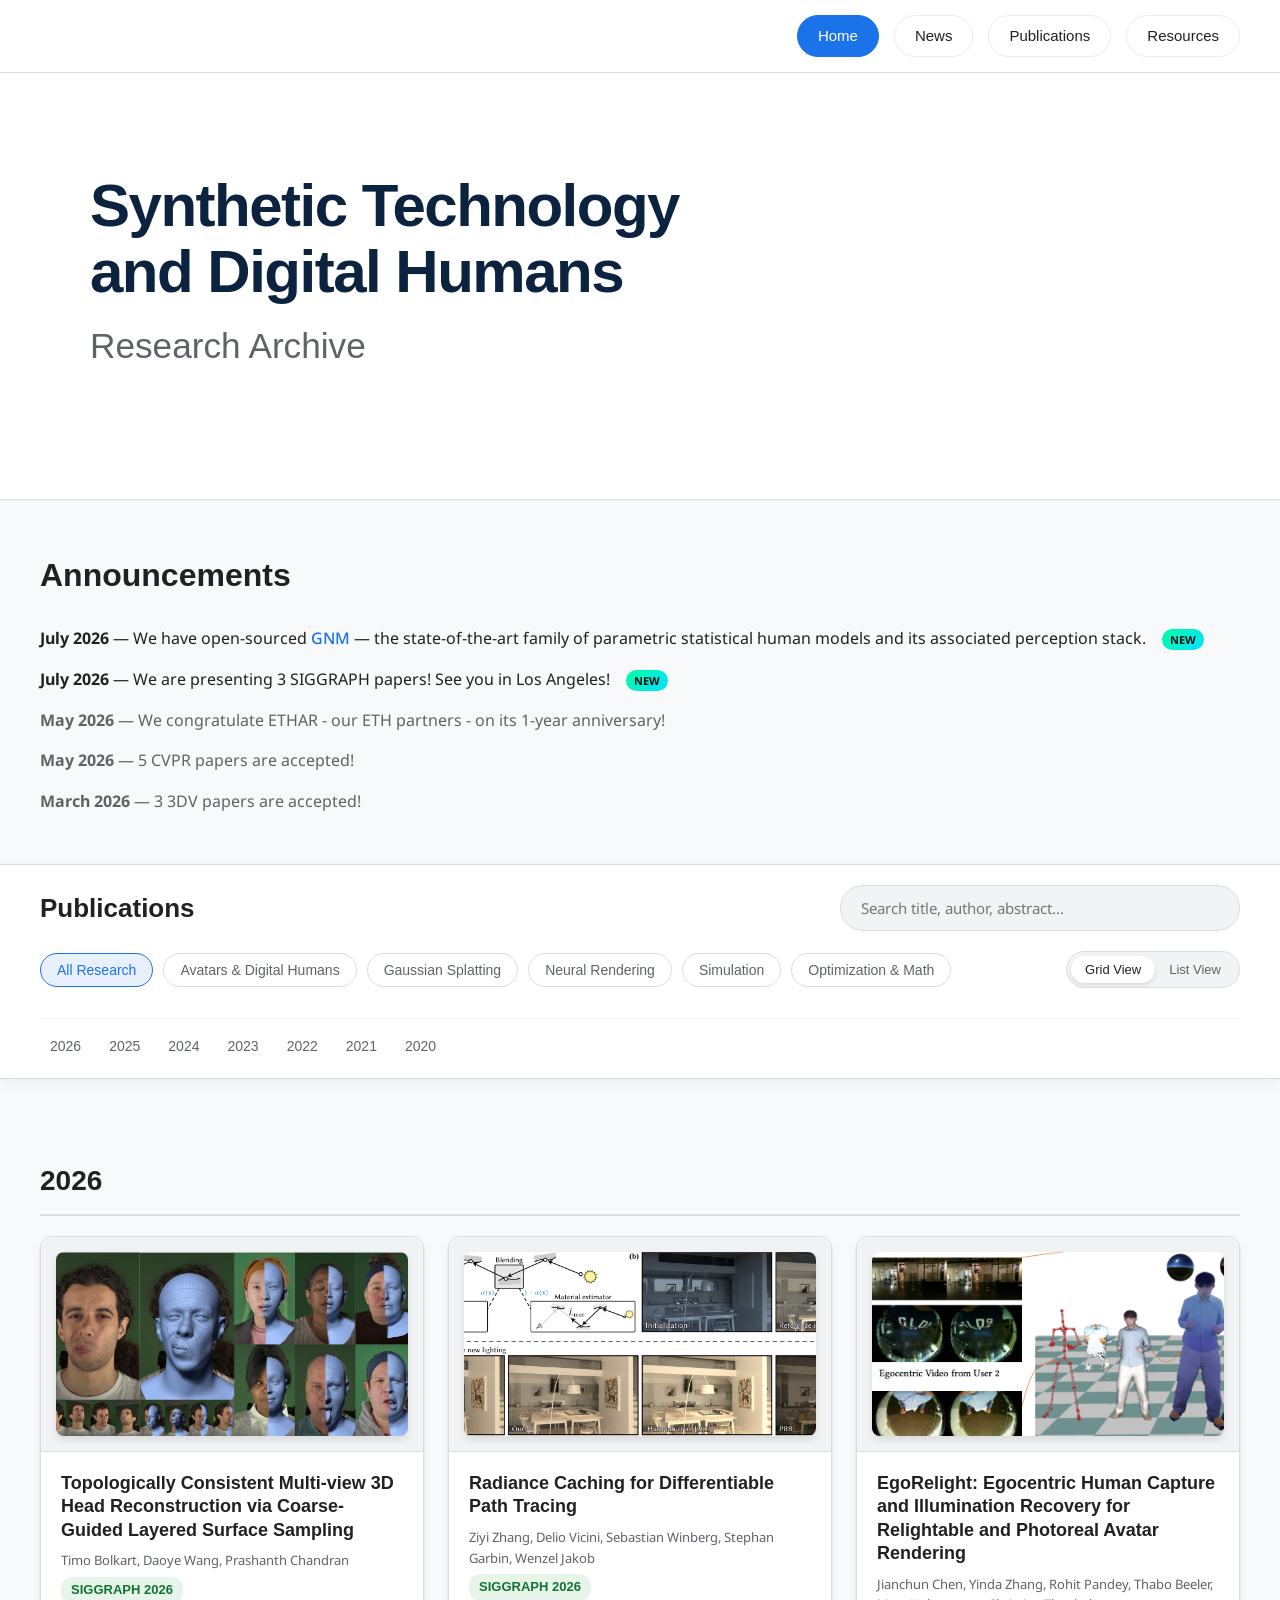
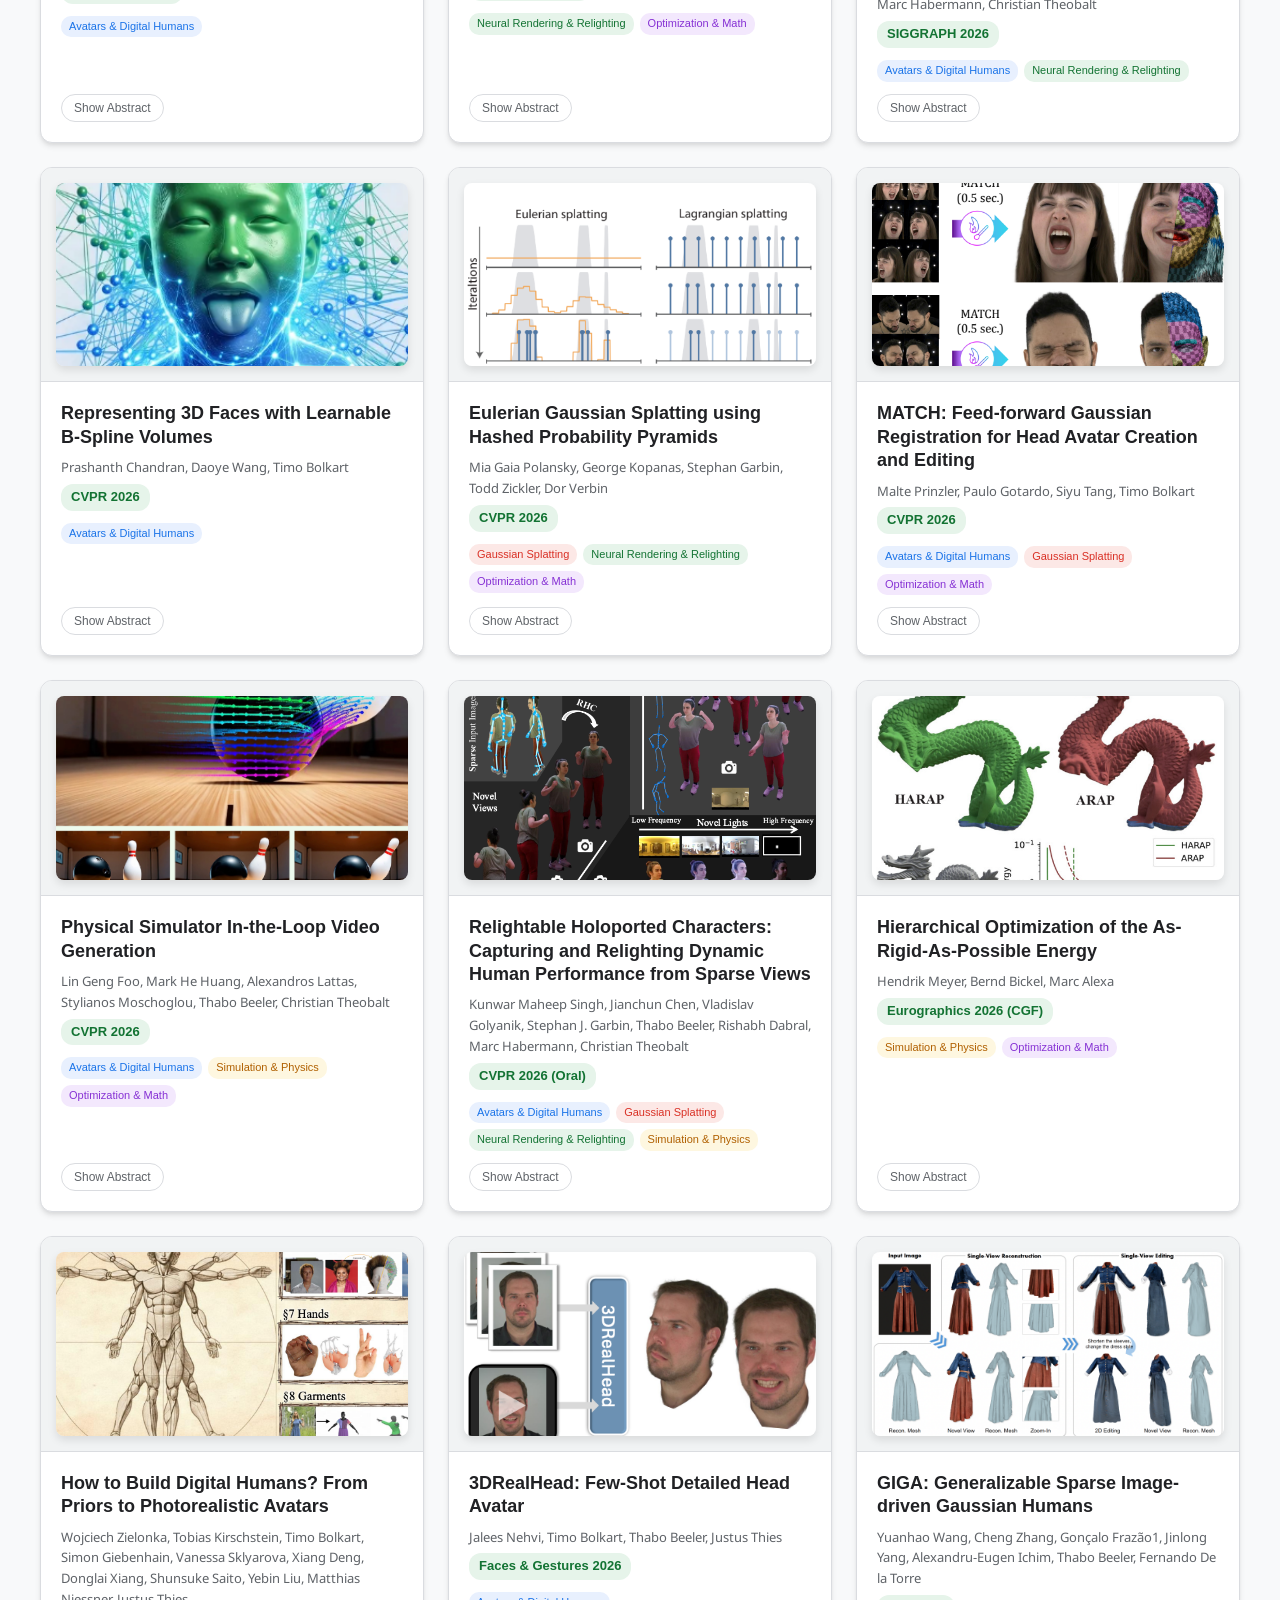
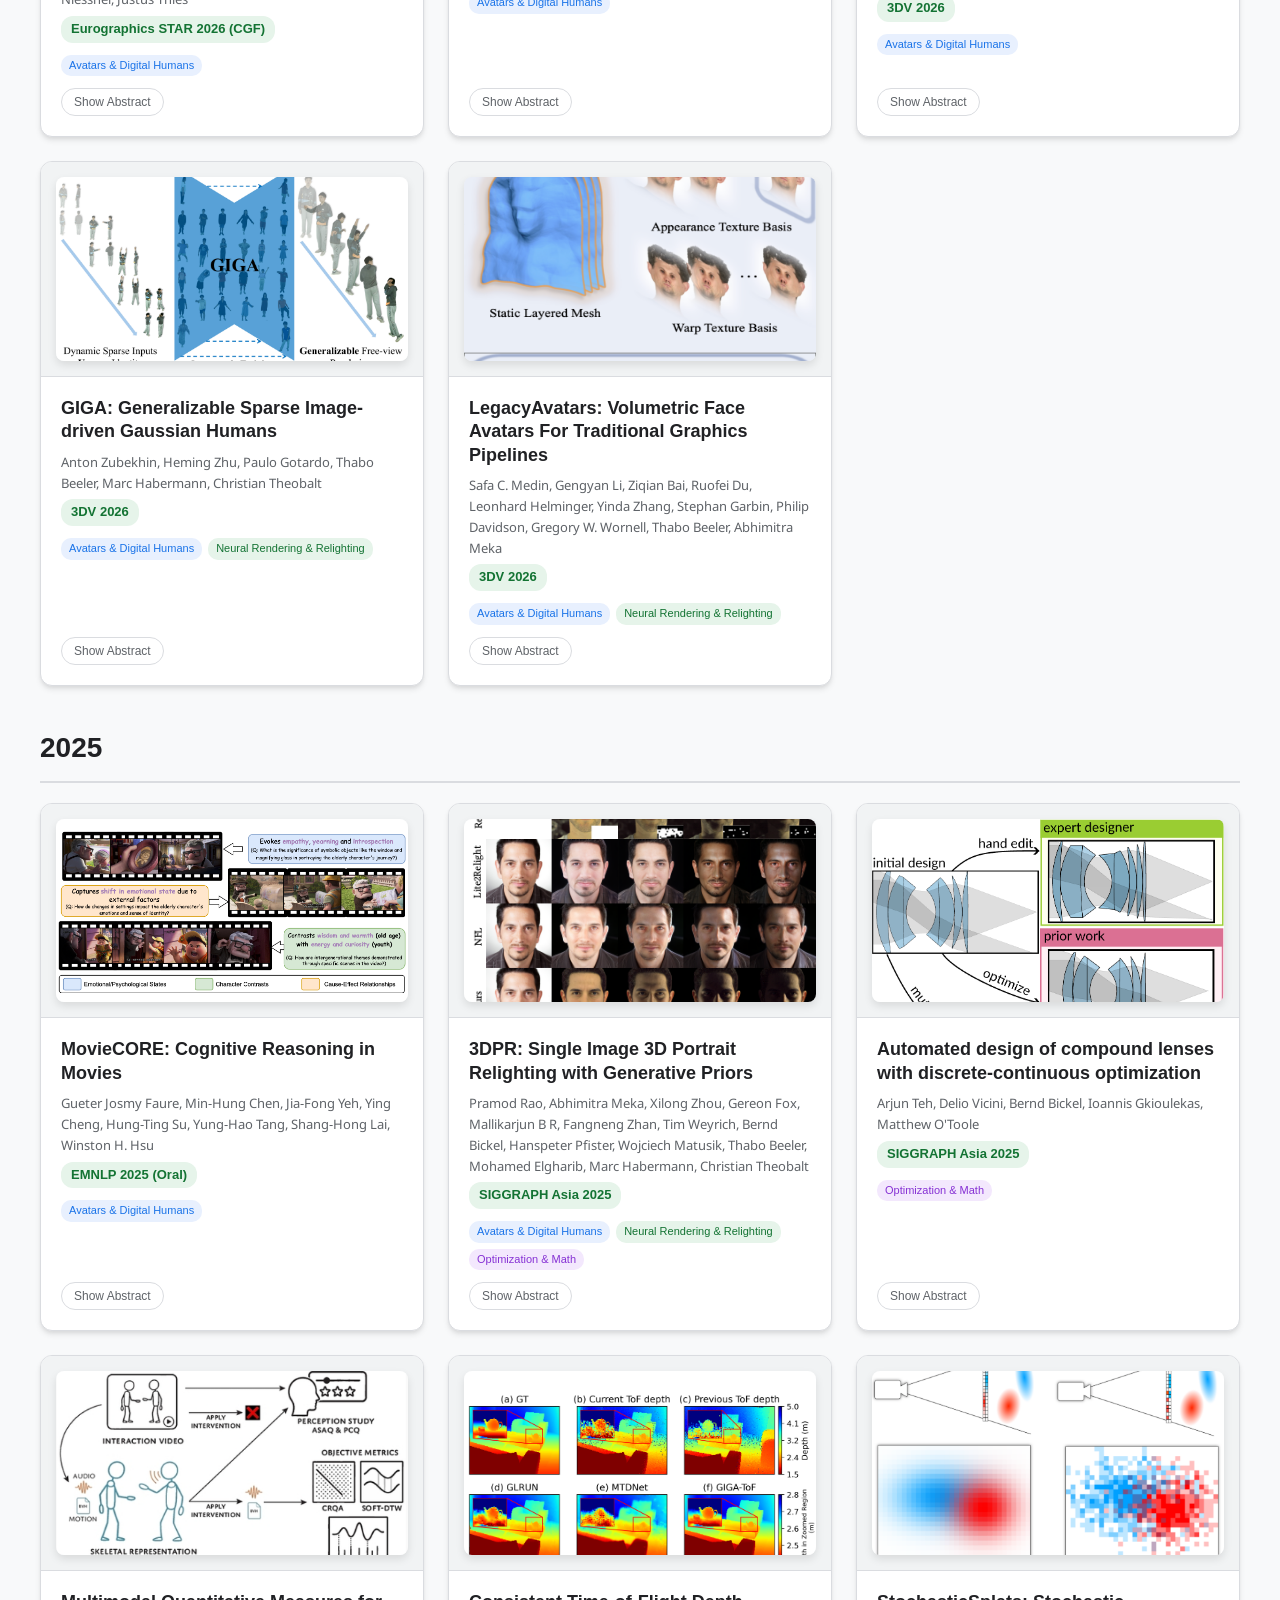
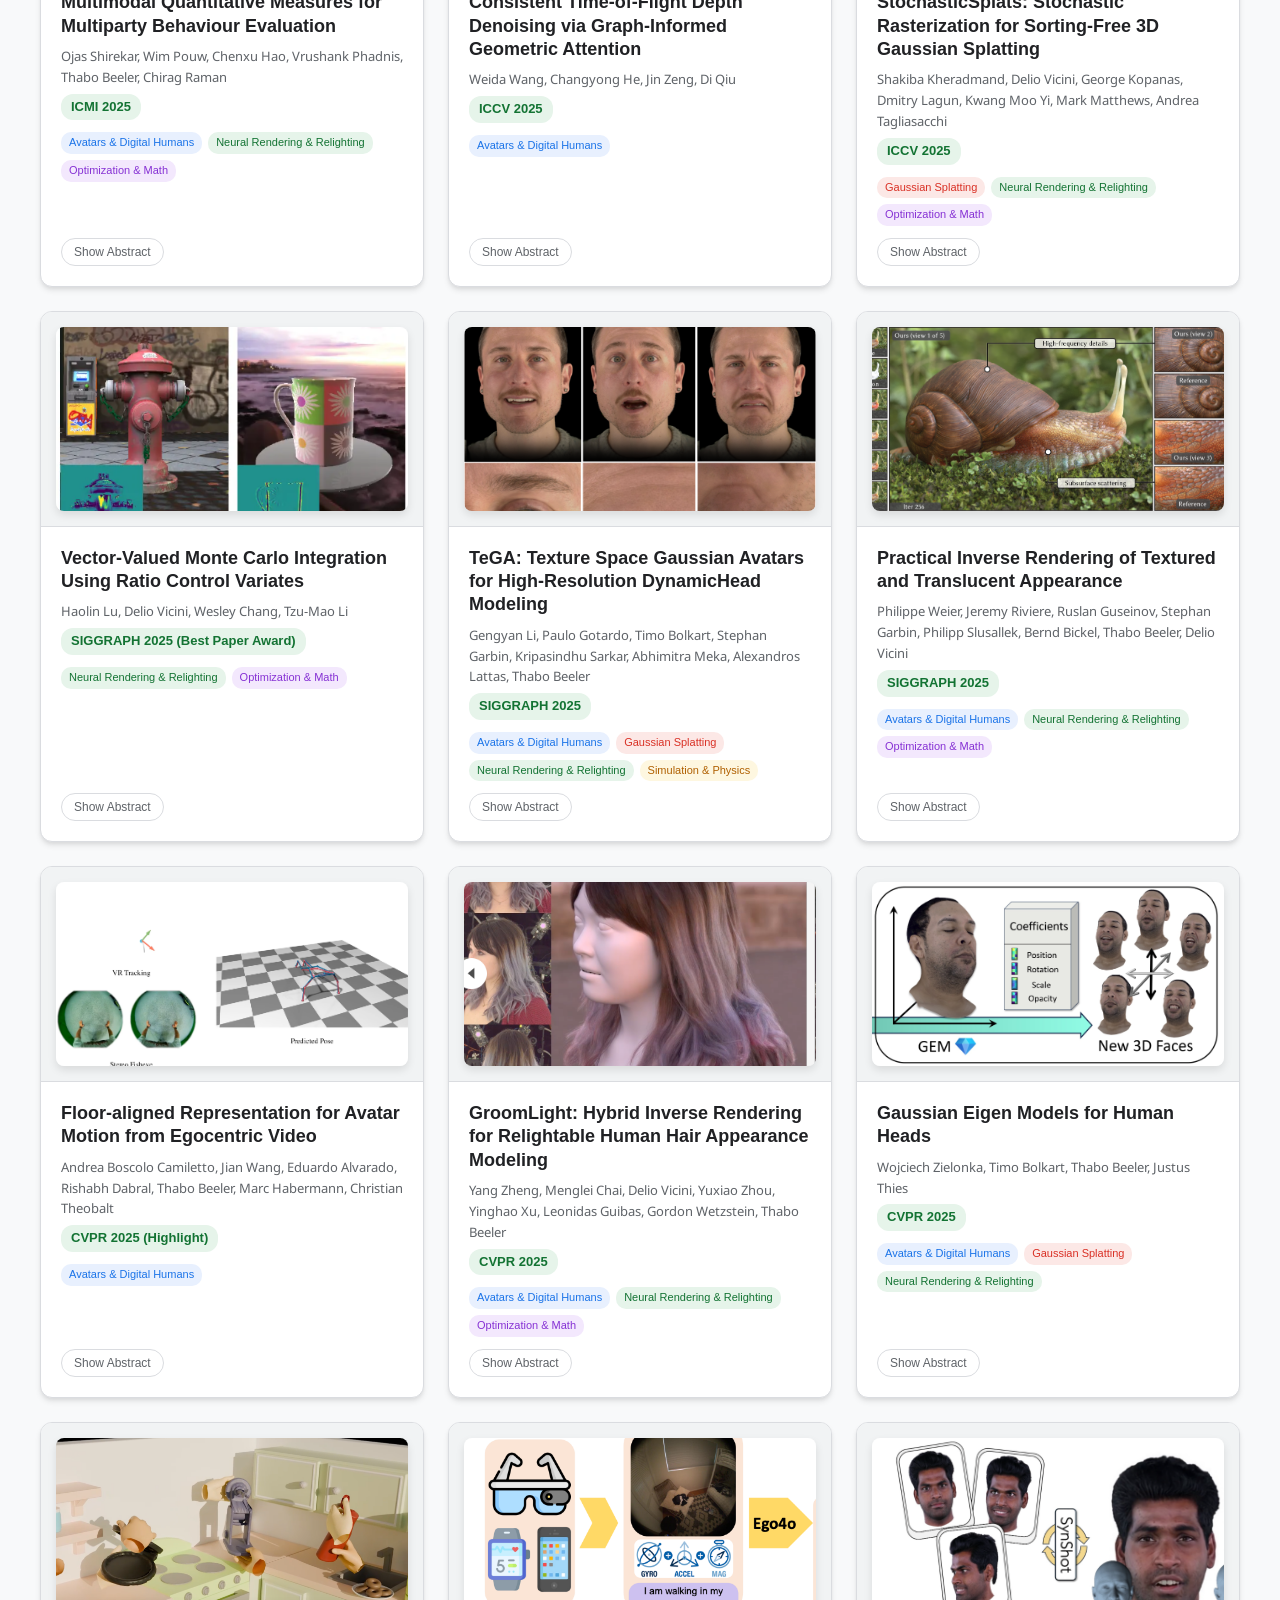
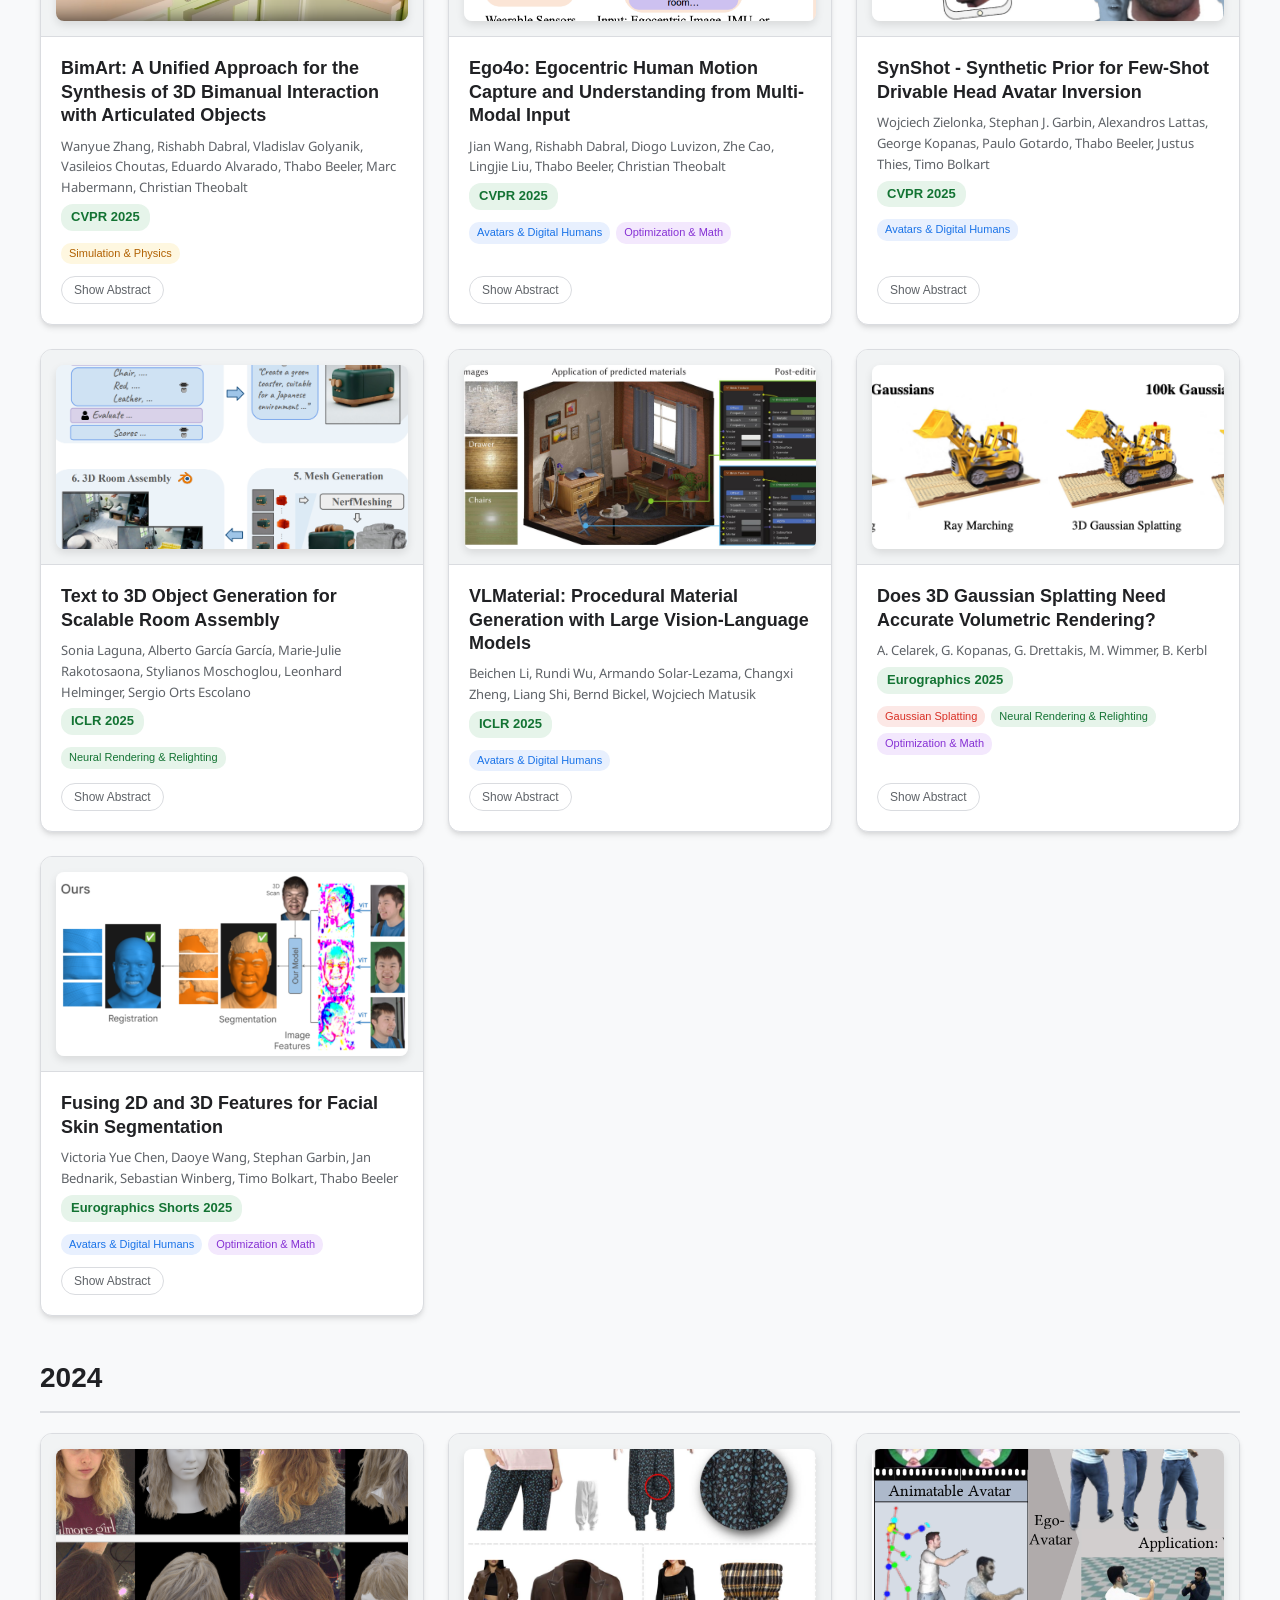
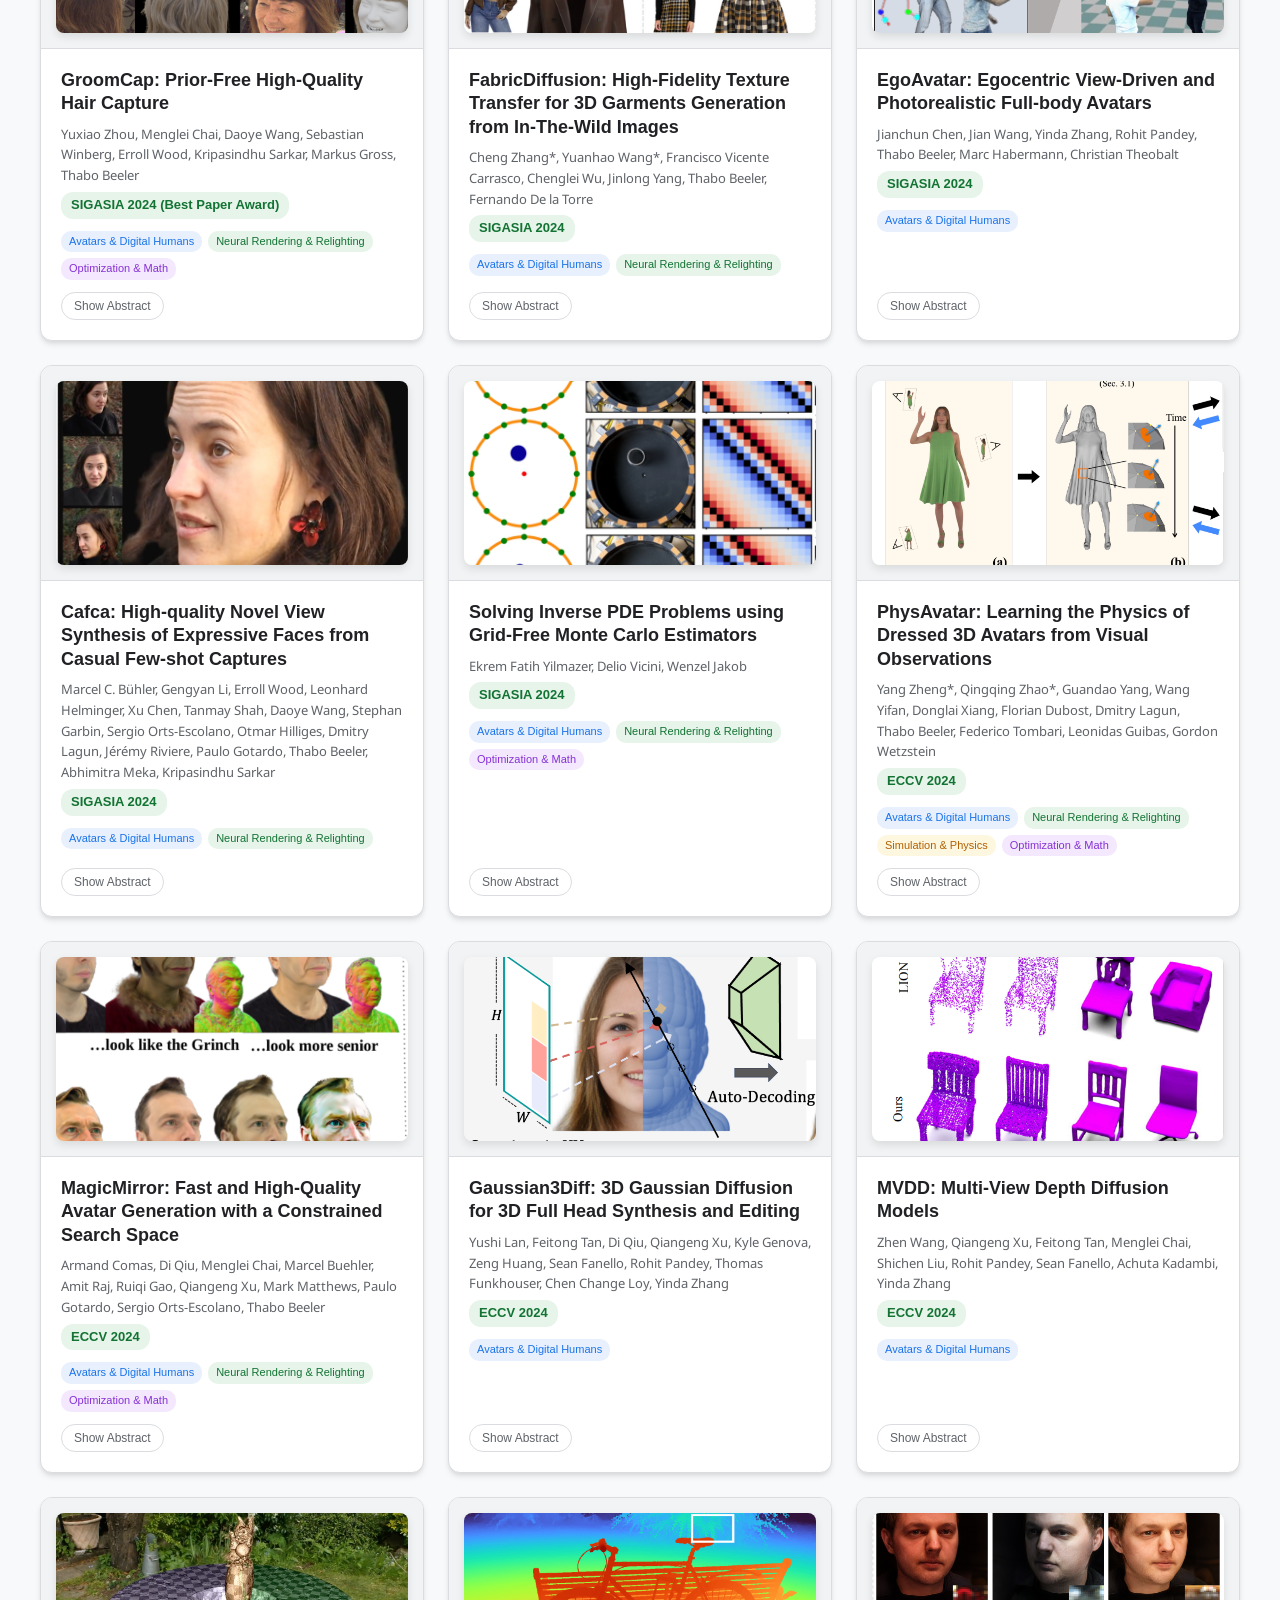
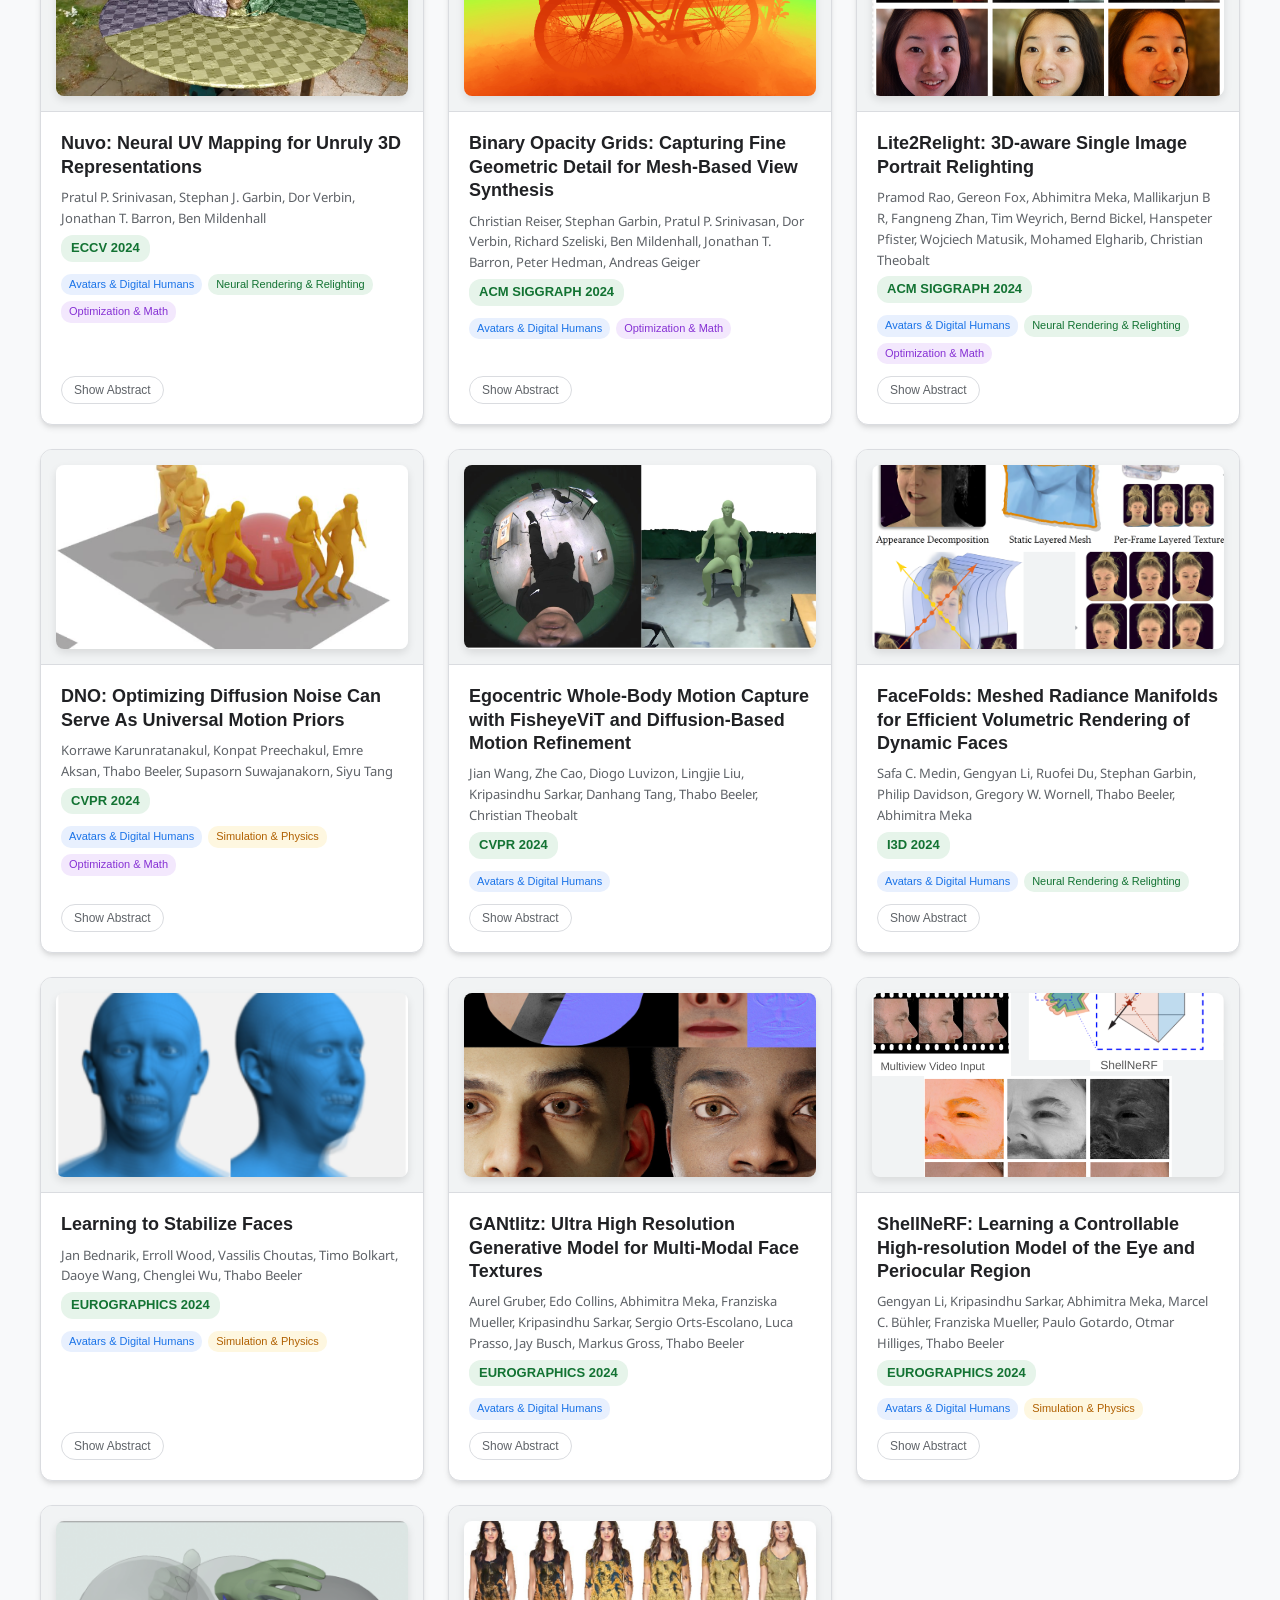
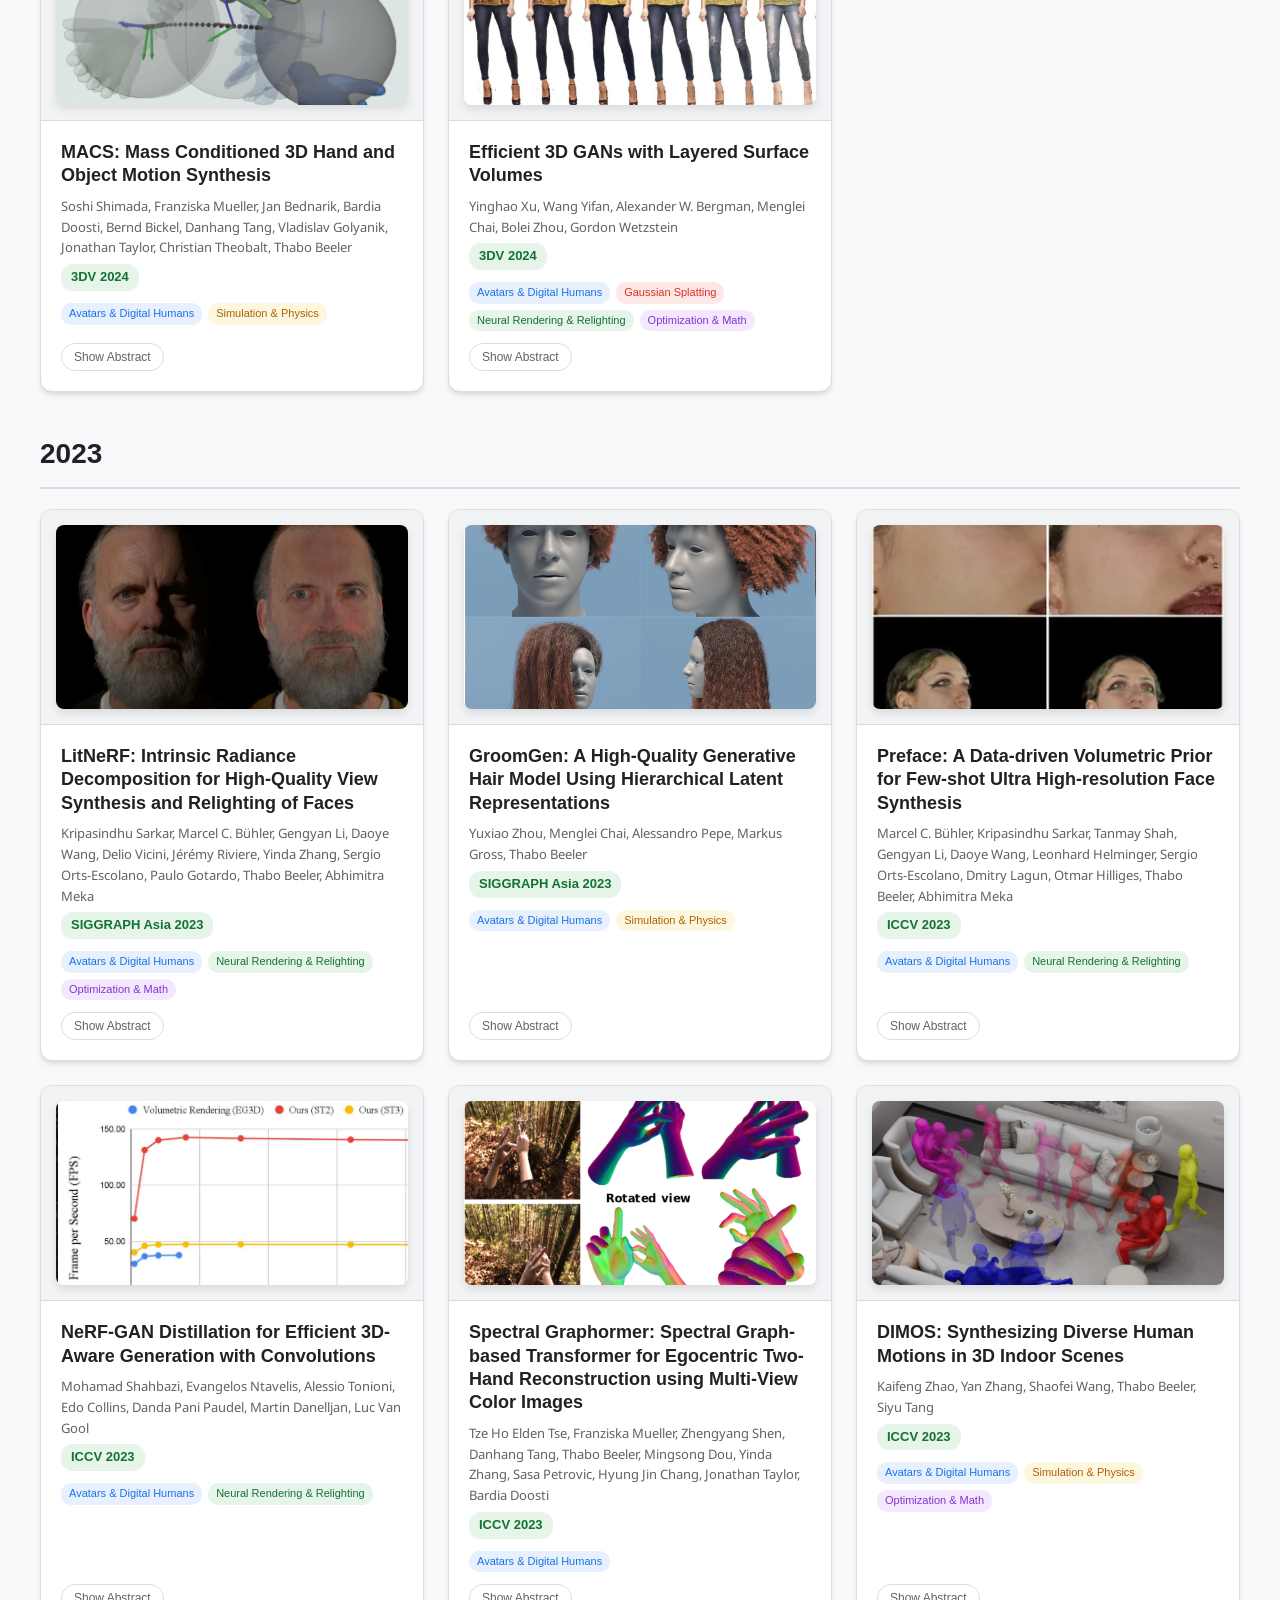
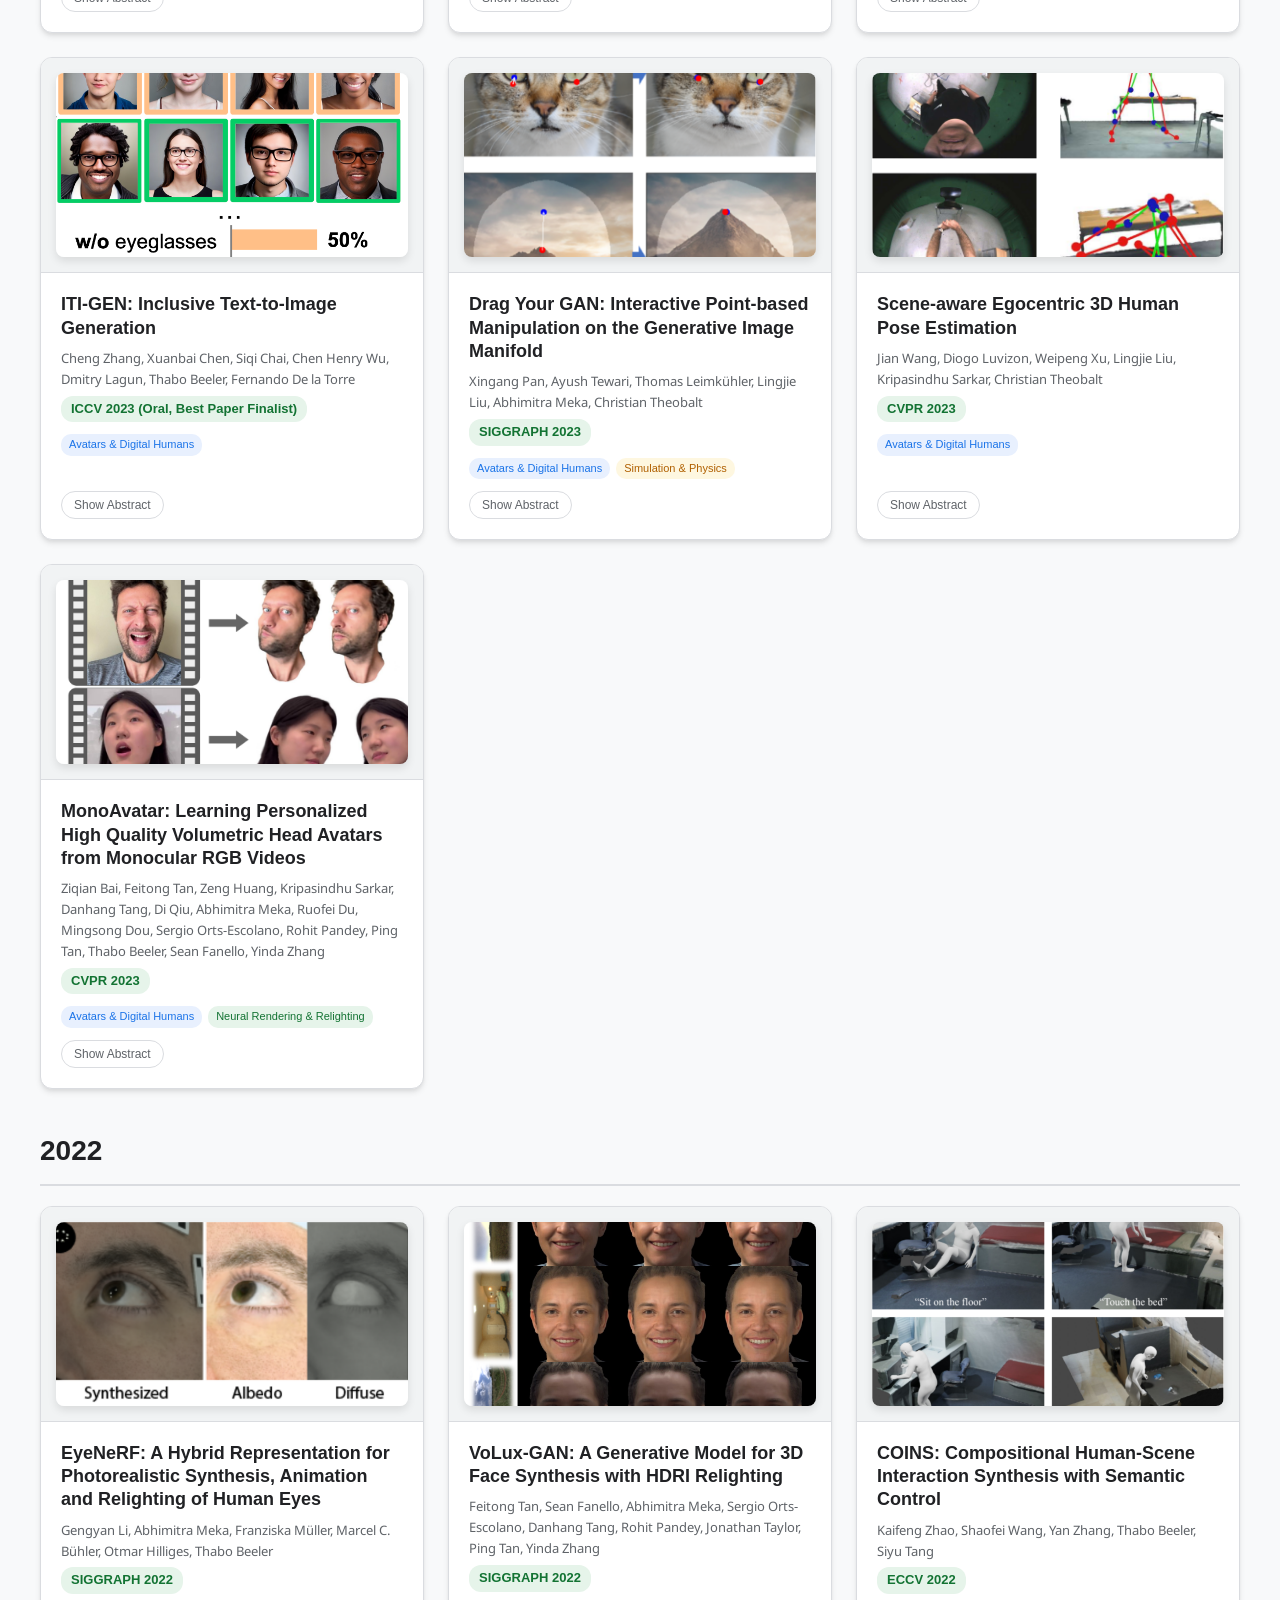
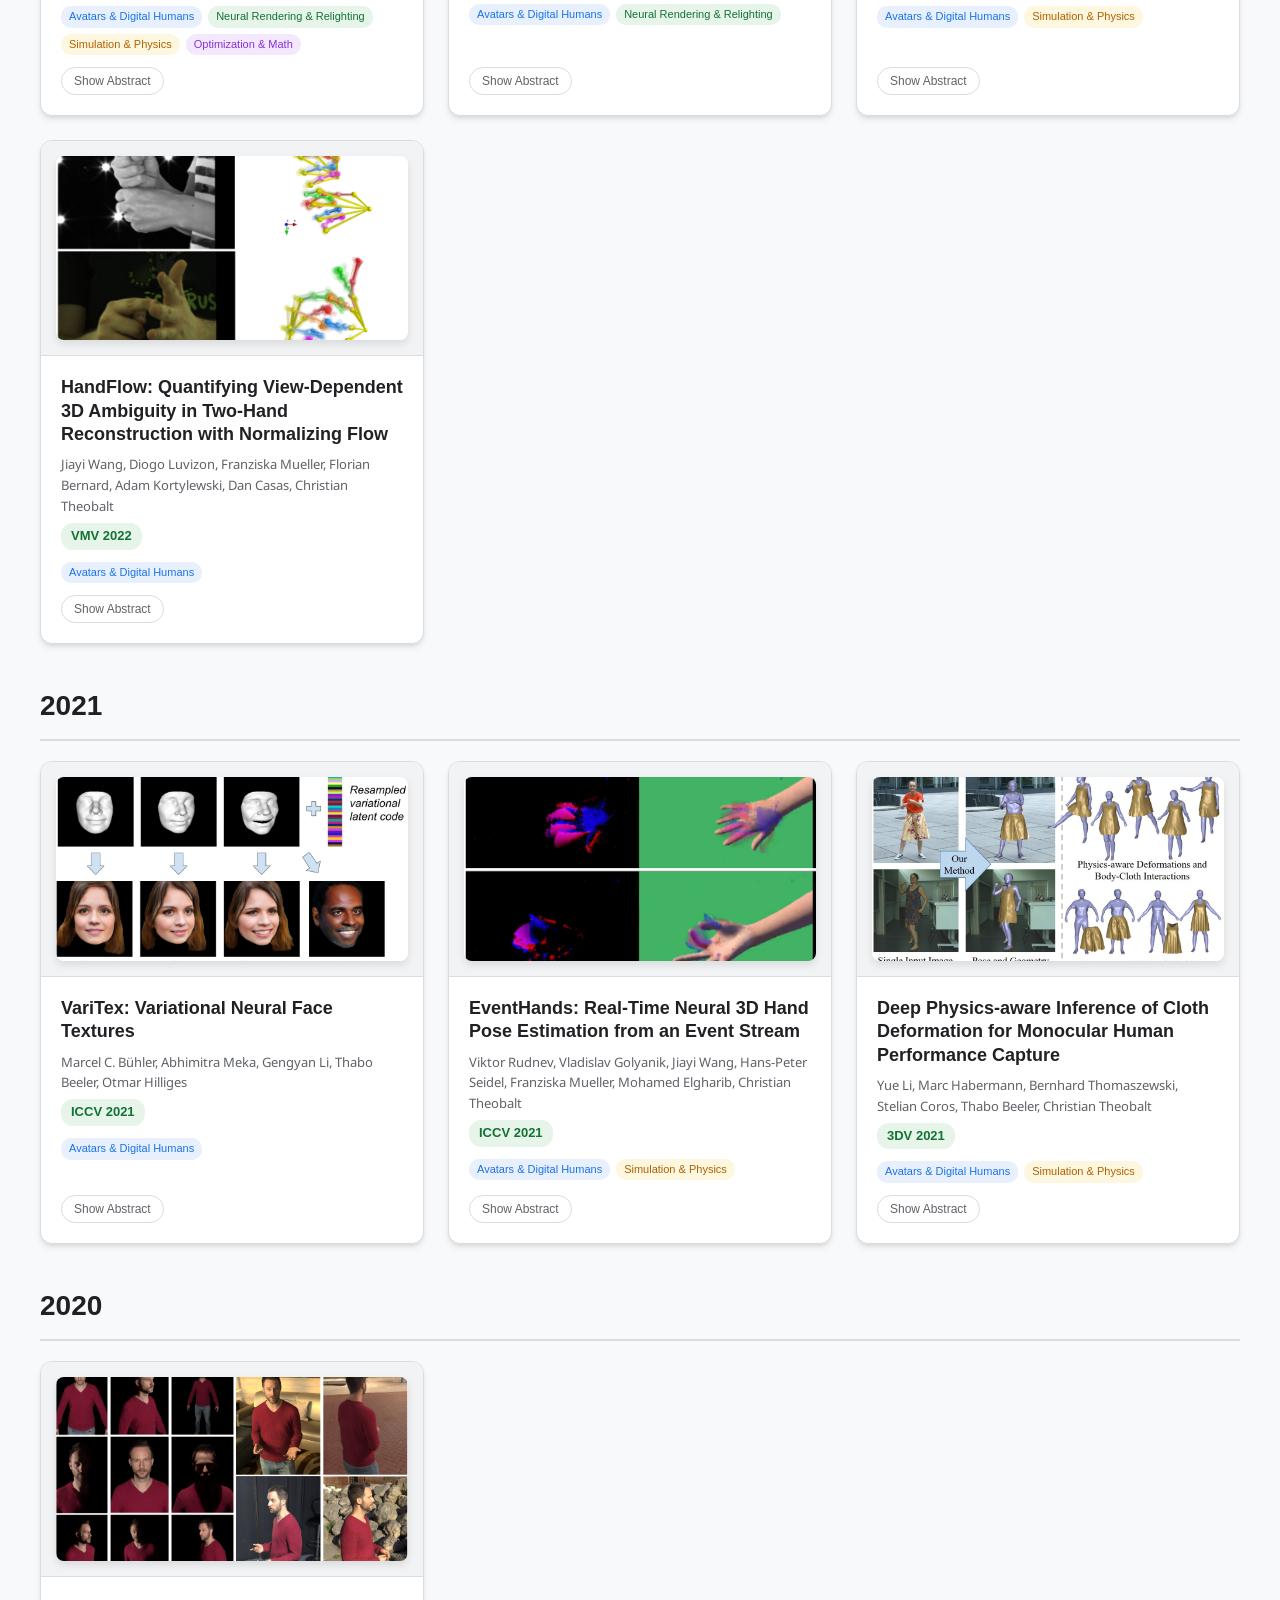
==== commit d22c967c: "Website update" ====
--- a/index.html
+++ b/index.html
@@ -10,25 +10,155 @@
   <link href="https://fonts.googleapis.com/css?family=Google+Sans|Noto+Sans|Castoro"
         rel="stylesheet">
 
-  <link rel="stylesheet" href="./main.css">
+  <link rel="stylesheet" href="./main.css?v=23">
 </head>
 <body>
-	<table><tr><td rowspan="2" style="vertical-align: middle; padding-top: 6px;"></td><td style="padding-left: 10px;">
-	<H1>Publication Archive</h1></td></tr><tr><td style="padding-left: 10px;">
-		<button onclick="location.href='#2026';">2026</button>
-		<button onclick="location.href='#2025';">2025</button>
-		<button onclick="location.href='#2024';">2024</button>
-		<button onclick="location.href='#2023';">2023</button>
-		<button onclick="location.href='#2022';">2022</button>
-		<button onclick="location.href='#2021';">2021</button>
-		<button onclick="location.href='#2020';">2020</button>
-	</td></tr></table>
+  <!-- Top Navigation Bar -->
+  <nav class="site_navbar">
+    <div class="navbar_container">
+      <a href="./index.html?view=grid" class="navbar_logo" style="text-decoration: none; color: var(--text-color);">
+      </a>
+      <div class="top_nav">
+        <a href="./index.html?view=grid" id="nav-home" class="active">Home</a>
+        <a href="./news.html">News</a>
+        <a href="./index.html?view=list" id="nav-pub">Publications</a>
+        <a href="./resources.html">Resources</a>
+      </div>
+    </div>
+  </nav>
+
+  <!-- Title Banner -->
+  <header class="hero_section">
+    <video autoplay loop muted playsinline class="hero_video_bg">
+      <source src="./images/Generated_artistic_figure_side_pingpong.mp4" type="video/mp4">
+    </video>
+    <div class="hero_container">
+      <div class="hero_text">
+        <h1 class="hero_title">Synthetic Technology<br>and Digital Humans</h1>
+        <p class="hero_subtitle" style="font-size: 2.2em; font-weight: 500; color: #5f6368; margin-top: 20px; line-height: 1.2;">Research Archive</p>
+      </div>
+    </div>
+  </header>
+
+  <!-- Announcements Section (Prominent) -->
+  <section id="announcements_section" style="max-width: 1240px; margin: 0 auto; padding: 50px 20px 10px 20px;">
+    <h2 style="font-family: 'Google Sans', sans-serif; font-size: 32px; font-weight: 700; margin-top: 0; margin-bottom: 25px;">Announcements</h2>
+    <div class="prominent_announcements">
+       <!-- Dynamically populated by news_data.js -->
+    </div>
+  </section>
+
+  <!-- Interactive Control Panel -->
+  <section class="control_panel" style="margin-top: 40px; border-top: 1px solid var(--border-color);">
+    <div class="control_container">
+      
+      <!-- Integrated Publications Header -->
+      <h2 style="font-family: 'Google Sans', sans-serif; font-size: 26px; font-weight: 700; margin: 0; margin-right: auto; padding-right: 20px; white-space: nowrap; color: var(--text-color);">Publications</h2>
+
+      <!-- Search Input -->
+      <div class="search_wrapper">
+        <input type="text" id="search-input" placeholder="Search title, author, abstract...">
+      </div>
+
+      <!-- Filter Pills -->
+      <div class="filter_pills">
+        <button class="filter-pill active" data-filter="all">All Research</button>
+        <button class="filter-pill" data-filter="avatars">Avatars & Digital Humans</button>
+        <button class="filter-pill" data-filter="splatting">Gaussian Splatting</button>
+        <button class="filter-pill" data-filter="rendering">Neural Rendering</button>
+        <button class="filter-pill" data-filter="simulation">Simulation</button>
+        <button class="filter-pill" data-filter="optimization">Optimization & Math</button>
+      </div>
+
+      <!-- Layout View Switcher -->
+      <div class="view_switcher">
+        <button id="view-grid-btn" class="active">Grid View</button>
+        <button id="view-list-btn">List View</button>
+      </div>
+
+
+      <!-- Year Quicklinks -->
+      <div class="year_quicklinks">
+        <button onclick="location.href='#2026';">2026</button>
+        <button onclick="location.href='#2025';">2025</button>
+        <button onclick="location.href='#2024';">2024</button>
+        <button onclick="location.href='#2023';">2023</button>
+        <button onclick="location.href='#2022';">2022</button>
+        <button onclick="location.href='#2021';">2021</button>
+        <button onclick="location.href='#2020';">2020</button>
+      </div>
+
+    </div>
+  </section>
 <div class="content">
 
 <div class="year_section">
 <a name='2026'></a>
 <h2 class="year_title">2026</h2>
     <ul class="publications">
+
+	 
+
+<!--  Entry -->	
+      <li class="publication_entry">
+        <div class="publication" onclick="location.href='https://syntec-research.github.io/SHELLS/';" style="cursor: pointer;">
+          <div class="publication_image">
+            <img src="./images/2026_SHELLS.jpg" alt="SHELLS" />
+          </div>
+          <div class="publication_content">
+            <h2 class="publication_title">
+Topologically Consistent Multi-view 3D Head Reconstruction via Coarse-Guided Layered Surface Sampling
+            </h2><div class="publication_authors">
+Timo Bolkart, Daoye Wang, Prashanth Chandran
+            </div><div class="publication_venue">
+SIGGRAPH 2026
+            </div><div class="publication_abstract">
+We present SHELLS (Semantic Head Estimation via Layered Local Sampling), an efficient feed-forward framework for 3D head reconstruction in dense semantic correspondence from multi-view images. State-of-the-art methods typically refine vertices independently using localized feature volumes. This couples memory-intensive feature sampling to the output mesh resolution, limiting scalability for dense topologies (&ge; 10k vertices) and producing noisy surfaces due to a lack of global context. In contrast, SHELLS decouples feature extraction from mesh resolution via a hierarchical sampling strategy. We extract multi-view features using a DinoV2 backbone with LoRA adaptation, projectively sample a sparse global feature cloud, and predict an intermediate coarse mesh. This coarse prior guides the construction of layered, surface-aware sampling shells that serve as a discrete search space for the final reconstruction. By utilizing a shared transformer architecture, SHELLS maintains global surface consistency while requiring only 12% of the GPU memory of volume-based approaches. Experimental results show that SHELLS reduces median registration error by 21% &ndash; 29% and achieves a 3.5&times; speedup, predicting 18k-vertex meshes in 0.08 seconds. Notably, our model is trained exclusively on synthetic data yet generalizes effectively to real-world captures, eliminating the need for the costly, pre-registered multi-view datasets common in prior work.
+            </div>
+          </div>
+        </div>
+      </li>
+<!-- END Entry -->
+<!--  Entry -->	
+      <li class="publication_entry">
+        <div class="publication" onclick="location.href='https://rgl.epfl.ch/publications/Zhang2026Cache';" style="cursor: pointer;">
+          <div class="publication_image">
+            <img src="./images/2026_RadianceCache.jpg" alt="Radiance Caching for Differentiable Path Tracing" />
+          </div>
+          <div class="publication_content">
+            <h2 class="publication_title">
+Radiance Caching for Differentiable Path Tracing
+            </h2><div class="publication_authors">
+Ziyi Zhang, Delio Vicini, Sebastian Winberg, Stephan Garbin, Wenzel Jakob
+            </div><div class="publication_venue">
+SIGGRAPH 2026
+            </div><div class="publication_abstract">
+Differentiable path tracing offers a principled route to recovering physical material and lighting parameters, but the combination of high variance and poor numerical conditioning often makes it too brittle to use in practice. This is especially the case when lighting is altogether unknown, or when the scene contains complex light transport effects. Prior work recently showed that the variance reduction provided by a radiance cache can alleviate these challenges. We revisit the combination of inverse rendering and radiance caching with a twist, by introducing a spatial blending field that locally interpolates between the cache and standard unbiased estimators. Recursive application of this idea yields a rich design space of evaluation strategies and inter-estimator consistency losses; we map this space and identify effective components. A surprising property of the resulting algorithm is that it can accurately recover material parameters even when the lighting is not uniquely identifiable from the observations. Our experiments demonstrate significant improvements in speed and robustness over prior work, making a strong case for including radiance caching as a standard component of future physically based inverse rendering systems.
+            </div>
+          </div>
+        </div>
+      </li>
+<!-- END Entry -->
+<!--  Entry -->	
+      <li class="publication_entry">
+        <div class="publication" onclick="location.href='https://vcai.mpi-inf.mpg.de/projects/EgoRelight/';" style="cursor: pointer;">
+          <div class="publication_image">
+            <img src="./images/2026_EgoRelight.png?v=2" alt="EgoRelight" />
+          </div>
+          <div class="publication_content">
+            <h2 class="publication_title">
+EgoRelight: Egocentric Human Capture and Illumination Recovery for Relightable and Photoreal Avatar Rendering
+            </h2><div class="publication_authors">
+Jianchun Chen, Yinda Zhang, Rohit Pandey, Thabo Beeler, Marc Habermann, Christian Theobalt
+            </div><div class="publication_venue">
+SIGGRAPH 2026
+            </div><div class="publication_abstract">
+Mixed Reality (MR) headsets promise a future of immersive telepresence where virtual humans blend indistinguishably into their real or virtual surroundings. Achieving this vision requires a method capable of capturing a user's motion, estimating their appearance under novel lighting, and understanding the surrounding environment -- all from the constrained viewpoint of a head-mounted display (HMD). Existing approaches treat these as isolated problems: they either focus on driving avatars with baked-in lighting or rely on complex studio setups for relighting. In this paper, we present EgoRelight, a holistic framework for egocentric telepresence that simultaneously captures full-body human performance, synthesizes photorealistic and relightable appearance, and estimates high dynamic range (HDR) environment maps from a single HMD. First, to ensure accurate motion and surface reconstruction, we propose an egocentric perception module that leverages stereo down-facing cameras to extract dense depth maps, which serve as robust geometric control signals to drive a mesh-based avatar. Second, we introduce a novel neural appearance model that learns to synthesize view-dependent specular and view-independent diffuse shading separately. By employing a specialized ray-sampling strategy, our model generalizes to unseen illumination without relying on restrictive analytical BRDF priors. Third, we enable seamless avatar integration into the physical world via a test-time inverse rendering process, which recovers an HDR environment map by matching the pre-trained avatar’s appearance to the live egocentric camera observations. We demonstrate the efficiency of our system through a social telepresence application, where remote users are coherently relit according to their local physical environment. Extensive experiments show that our individual components and the integrated system significantly outperform the best combinations of state-of-the-art baselines in both geometric accuracy and rendering as well as relighting fidelity.
+            </div>
+          </div>
+        </div>
+      </li>
+<!-- END Entry -->	 
 
 <!--  Entry -->	
       <li class="publication_entry">
@@ -1539,5 +1669,7 @@
 	</ul>
 </div>
 </div>
+<script src="./news_data.js?v=4"></script>
+<script src="./main.js?v=6"></script>
 </body>
 </html>
--- a/main.css
+++ b/main.css
@@ -1,116 +1,843 @@
+@import url('https://fonts.googleapis.com/css2?family=Google+Sans:wght@400;500;700&family=Noto+Sans:wght@400;500;700&display=swap');
+
+:root {
+  --primary-color: #1a73e8;
+  --text-color: #202124;
+  --text-muted: #5f6368;
+  --bg-color: #f8f9fa;
+  --card-bg: #ffffff;
+  --border-color: #dadce0;
+  --hover-bg: #f1f3f4;
+  --shadow: 0 4px 6px -1px rgba(0,0,0,0.1), 0 2px 4px -1px rgba(0,0,0,0.06);
+  --shadow-lg: 0 20px 25px -5px rgba(0,0,0,0.1), 0 10px 10px -5px rgba(0,0,0,0.04);
+  --transition: all 0.25s cubic-bezier(0.4, 0, 0.2, 1);
+}
+
 body {
   font-family: 'Noto Sans', sans-serif;
-  color: #050505;
+  color: var(--text-color);
+  background-color: var(--bg-color);
+  margin: 0;
+  padding: 0;
+  line-height: 1.6;
 }
 
 * {
   box-sizing: border-box;
 }
 
-.content {
-  width: 100%;
-}
-
-h1 {
-  font-size: 44px;
-  font-weight: 700;
-  margin: 0px;
-}
-
-h2.year_title {
+.hero_section {
+  background-color: #ffffff !important;
+  color: #202124 !important;
+  padding: 100px 40px; /* Increased padding */
+  position: relative;
+  overflow: hidden;
+  border-bottom: 1px solid var(--border-color);
+  display: flex;
+  align-items: center;
+  min-height: 400px; /* Increased min-height */
+}
+
+.hero_video_bg {
+  position: absolute;
+  top: 0;
+  left: 50%;
+  transform: translateX(-50%);
+  width: 100%;
+  max-width: 1240px; /* Constrains video horizontally to the main content boundary */
+  height: 100%;
+  object-fit: cover;
+  object-position: right center; /* Ensures the head remains perfectly framed on the right */
+  z-index: 0;
+  pointer-events: none;
+}
+
+/* Hide grid overlay since we have a rich background graphic */
+.hero_section::before {
+  display: none;
+}
+
+.hero_container {
+  max-width: 1240px; /* Increased from 1200px */
+  margin: 0 auto;
+  width: 100%;
+  position: relative;
+  z-index: 2;
+  text-align: left;
+  display: flex;
+  justify-content: space-between;
+  align-items: flex-start;
+}
+
+.hero_text {
+  padding: 0 50px; /* Pads text horizontally so it doesn't touch the video edges */
+}
+
+/* ==========================================
+   Top Navigation Bar
+   ========================================== */
+.site_navbar {
+  background-color: var(--card-bg);
+  border-bottom: 1px solid var(--border-color);
+  width: 100%;
+  position: relative;
+  z-index: 100;
+}
+
+.navbar_container {
+  max-width: 1240px;
+  margin: 0 auto;
+  padding: 15px 20px;
+  display: flex;
+  justify-content: space-between;
+  align-items: center;
+}
+
+.navbar_logo {
+  display: flex;
+  align-items: center;
+  gap: 12px;
+  font-family: 'Google Sans', sans-serif;
   font-size: 24px;
   font-weight: 700;
-  padding: 4px 8px;
-  margin: 0px;
-  padding-top: 30px;
+  color: var(--text-color);
+  letter-spacing: -0.5px;
+}
+
+.navbar_logo img {
+  height: 35px;
+  width: auto;
+  object-fit: contain;
+}
+
+.top_nav {
+  display: flex;
+  gap: 15px;
+}
+
+.top_nav a {
+  text-decoration: none;
+  font-family: 'Google Sans', sans-serif;
+  font-size: 15px;
+  font-weight: 500;
+  color: var(--text-color);
+  background: rgba(255, 255, 255, 0.85);
+  padding: 8px 20px;
+  border-radius: 24px;
+  backdrop-filter: blur(10px);
+  -webkit-backdrop-filter: blur(10px);
+  transition: var(--transition);
+  border: 1px solid rgba(0, 0, 0, 0.08);
+}
+
+.top_nav a:hover, .top_nav a.active {
+  background: var(--primary-color);
+  color: white;
+  border-color: var(--primary-color);
+}
+
+body.dark-theme .top_nav a {
+  background: rgba(20, 25, 35, 0.6);
+  color: rgba(255, 255, 255, 0.85);
+  border-color: rgba(255, 255, 255, 0.1);
+}
+
+body.dark-theme .top_nav a:hover, body.dark-theme .top_nav a.active {
+  background: linear-gradient(135deg, #00ffa3, #03e1ff);
+  color: #000;
+  border-color: transparent;
+  box-shadow: 0 4px 15px rgba(3, 225, 255, 0.3);
+}
+
+.hero_title {
+  font-family: 'Google Sans', sans-serif;
+  font-size: 60px;
+  font-weight: 700;
+  color: #0c2340; /* Premium dark navy */
+  margin: 0 0 12px 0;
+  letter-spacing: -1.5px;
+  line-height: 1.1;
+}
+
+.hero_subtitle {
+  font-family: 'Google Sans', sans-serif;
+  font-size: 22px;
+  font-weight: 500;
+  color: #202124; /* Dark charcoal */
+  margin: 0 0 32px 0;
+  max-width: 600px;
+  line-height: 1.3;
+}
+
+/* Hero Button styling matching mockup */
+.hero_button {
+  display: inline-block;
+  background-color: #ffffff;
+  color: #202124;
+  font-family: 'Google Sans', sans-serif;
+  font-size: 15px;
+  font-weight: 500;
+  padding: 12px 24px;
+  border-radius: 24px;
+  border: 1px solid var(--border-color);
+  text-decoration: none;
+  box-shadow: 0 2px 4px rgba(0,0,0,0.08);
+  transition: var(--transition);
+}
+
+.hero_button:hover {
+  background-color: var(--hover-bg);
+  box-shadow: 0 4px 8px rgba(0,0,0,0.12);
+  transform: translateY(-1px);
+}
+
+/* ==========================================
+   Control Dashboard (Filters, Search, View Toggle)
+   ========================================== */
+.control_panel {
+  background-color: var(--card-bg);
+  border-bottom: 1px solid var(--border-color);
+  padding: 20px 40px;
+  position: sticky;
+  top: 0;
+  z-index: 100;
+  box-shadow: 0 4px 12px rgba(0, 0, 0, 0.05);
+}
+
+.control_container {
+  max-width: 1200px;
+  margin: 0 auto;
+  display: flex;
+  flex-wrap: wrap;
+  align-items: center;
+  justify-content: space-between;
+  gap: 20px;
+}
+
+/* Search bar styling */
+.search_wrapper {
+  flex: 1;
+  min-width: 250px;
+  max-width: 400px;
+  position: relative;
+}
+
+#search-input {
+  width: 100%;
+  padding: 12px 20px;
+  border-radius: 28px;
+  border: 1px solid var(--border-color);
+  background-color: #f1f3f4;
+  font-family: inherit;
+  font-size: 15px;
+  color: var(--text-color);
+  transition: var(--transition);
+}
+
+#search-input:focus {
+  outline: none;
+  background-color: #ffffff;
+  border-color: var(--primary-color);
+  box-shadow: 0 0 0 3px rgba(26, 115, 232, 0.2);
+}
+
+/* Filter pills */
+.filter_pills {
+  display: flex;
+  flex-wrap: wrap;
+  gap: 10px;
+}
+
+.filter-pill {
+  border: 1px solid var(--border-color);
+  background-color: var(--card-bg);
+  color: var(--text-muted);
+  padding: 8px 16px;
+  border-radius: 20px;
+  font-family: 'Google Sans', sans-serif;
+  font-size: 14px;
+  font-weight: 500;
+  cursor: pointer;
+  transition: var(--transition);
+}
+
+.filter-pill:hover {
+  background-color: var(--hover-bg);
+  color: var(--text-color);
+}
+
+.filter-pill.active {
+  background-color: #e8f0fe;
+  color: var(--primary-color);
+  border-color: #1a73e8;
+}
+
+/* View Switcher */
+.view_switcher {
+  display: flex;
+  background-color: #f1f3f4;
+  padding: 4px;
+  border-radius: 20px;
+  border: 1px solid var(--border-color);
+}
+
+.view_switcher button {
+  border: none;
+  background: none;
+  font-family: 'Google Sans', sans-serif;
+  font-size: 13px;
+  font-weight: 500;
+  padding: 6px 14px;
+  border-radius: 16px;
+  cursor: pointer;
+  color: var(--text-muted);
+  transition: var(--transition);
+}
+
+.view_switcher button.active {
+  background-color: #ffffff;
+  color: var(--text-color);
+  box-shadow: 0 2px 4px rgba(0,0,0,0.1);
+}
+
+/* Year quick-links inside control panel */
+.year_quicklinks {
+  display: flex;
+  gap: 8px;
+  margin-top: 10px;
+  width: 100%;
+  border-top: 1px solid #f1f3f4;
+  padding-top: 15px;
+}
+
+.year_quicklinks button {
+  background: none;
+  border: none;
+  color: var(--text-muted);
+  font-family: 'Google Sans', sans-serif;
+  font-size: 14px;
+  font-weight: 500;
+  cursor: pointer;
+  padding: 4px 10px;
+  border-radius: 12px;
+  transition: var(--transition);
+}
+
+.year_quicklinks button:hover {
+  background-color: var(--hover-bg);
+  color: var(--primary-color);
+}
+
+/* ==========================================
+   Content Area & Publications Layouts
+   ========================================== */
+.content {
+  max-width: 1240px;
+  margin: 0 auto;
+  padding: 40px 20px;
+}
+
+h2.year_title {
+  font-family: 'Google Sans', sans-serif;
+  font-size: 28px;
+  font-weight: 700;
+  margin: 40px 0 20px 0;
+  padding-bottom: 10px;
+  border-bottom: 2px solid var(--border-color);
+  color: var(--text-color);
 }
 
 .publications {
-  display: flex;
-  flex-wrap: wrap;
   list-style: none;
   margin: 0;
   padding: 0;
   width: 100%;
 }
 
-.publication_entry {
-  display: flex;
-  padding: 0.4rem;
-  width: 100%;
-}
-
-.publication_image {
+/* ==========================================
+   INTERACTIVE VIEWS: GRID VIEW VS LIST VIEW
+   ========================================== */
+
+/* 1. THE MODERN GRID VIEW (Default) */
+.content.grid-view .publications {
+  display: grid;
+  grid-template-columns: repeat(auto-fill, minmax(350px, 1fr));
+  gap: 24px;
+}
+
+.content.grid-view .publication_entry {
+  width: 100%;
+  padding: 0;
+  display: flex; /* Forces child (.publication) to fill the height */
+}
+
+.content.grid-view .publication {
+  background-color: var(--card-bg);
+  border-radius: 12px;
+  box-shadow: var(--shadow);
+  display: flex;
+  flex-direction: column; /* Image on top */
+  overflow: hidden;
+  width: 100%;
+  height: 100%; /* Stretches card to fill grid cell height */
+  border: 1px solid var(--border-color);
+  transition: var(--transition);
+}
+
+.content.grid-view .publication:hover {
+  transform: translateY(-4px);
+  box-shadow: var(--shadow-lg);
+  border-color: #b3d1ff;
+}
+
+.content.grid-view .publication_image {
+  width: 100%;
+  aspect-ratio: 16 / 9;
   position: relative;
-  min-width: 200px;
-  max-height: 200px;
-}
-
-.publication_image img {
+  overflow: hidden;
+  background-color: var(--hover-bg); /* Soft frame background */
+  padding: 15px; /* Apple-style inner frame */
+  border-bottom: 1px solid var(--border-color);
+}
+
+.content.grid-view .publication_image img {
   width: 100%;
   height: 100%;
   object-fit: cover;
-}
-
-.publication {
-  background-color: white;
-  border-radius: 0.25rem;
-  box-shadow: 0 20px 40px -14px rgba(0, 0, 0, 0.25);
+  border-radius: 8px; /* Rounded inner image */
+  box-shadow: 0 4px 8px rgba(0,0,0,0.1);
+  transition: var(--transition);
+}
+
+.content.grid-view .publication:hover .publication_image img {
+  transform: scale(1.03);
+}
+
+.content.grid-view .publication_content {
+  padding: 20px;
+  display: flex;
+  flex-direction: column;
+  flex: 1; /* Stretches to fill remaining card height */
+}
+
+/* 2. THE CLEAN LIST (ROW) VIEW */
+.content.list-view .publications {
+  display: flex;
+  flex-direction: column;
+  gap: 16px;
+}
+
+.content.list-view .publication_entry {
+  width: 100%;
+  padding: 0;
+}
+
+.content.list-view .publication {
+  background-color: var(--card-bg);
+  border-radius: 10px;
+  box-shadow: var(--shadow);
+  display: flex;
+  flex-direction: row; /* Image on left, text on right */
+  overflow: hidden;
+  width: 100%;
+  border: 1px solid var(--border-color);
+  transition: var(--transition);
+}
+
+.content.list-view .publication:hover {
+  box-shadow: 0 8px 16px rgba(0, 0, 0, 0.08);
+  border-color: #b3d1ff;
+  background-color: #fafdff;
+}
+
+.content.list-view .publication_image {
+  min-width: 250px;
+  max-width: 250px;
+  /* Removed aspect-ratio constraint so the container can stretch with the text */
+  position: relative;
+  overflow: hidden;
+  background-color: var(--hover-bg);
+  padding: 15px; /* Inner frame */
+  border-right: 1px solid var(--border-color);
+  display: flex;
+  align-items: center; /* Center the image vertically regardless of text height */
+}
+
+.content.list-view .publication_image img {
+  width: 100%;
+  height: auto; /* Natural crop based on native aspect ratio */
+  object-fit: contain; /* Prevents forced cropping */
+  border-radius: 8px;
+  box-shadow: 0 4px 8px rgba(0,0,0,0.1);
+  transition: var(--transition);
+}
+
+.content.list-view .publication:hover .publication_image img {
+  transform: scale(1.03);
+}
+
+.content.list-view .publication_content {
+  padding: 20px 24px;
+  flex: 1;
+  display: flex;
+  flex-direction: column;
+}
+
+
+/* ==========================================
+   Internal Publication Elements & Text
+   ========================================== */
+.publication_title {
+  font-family: 'Google Sans', sans-serif;
+  font-size: 18px;
+  font-weight: 700;
+  color: var(--text-color);
+  margin: 0 0 8px 0;
+  line-height: 1.3;
+}
+
+.publication:hover .publication_title {
+  color: var(--primary-color);
+}
+
+.publication_authors {
+  font-size: 13px;
+  color: var(--text-muted);
+  margin-bottom: 6px;
+}
+
+.publication_venue {
+  font-family: 'Google Sans', sans-serif;
+  font-size: 13px;
+  font-weight: 700;
+  color: #137333; /* Default classy green for venues */
+  background-color: #e6f4ea;
+  padding: 3px 10px;
+  border-radius: 12px;
+  display: inline-block;
+  align-self: flex-start;
+  margin-bottom: 12px;
+}
+
+/* Category Badges Layout */
+.publication_badges {
+  display: flex;
+  flex-wrap: wrap;
+  gap: 6px;
+  margin-bottom: 12px;
+}
+
+.category-badge {
+  font-family: 'Google Sans', sans-serif;
+  font-size: 11px;
+  font-weight: 500;
+  padding: 2px 8px;
+  border-radius: 10px;
+  display: inline-block;
+}
+
+/* ==========================================
+   Collapsible Abstract Styling
+   ========================================== */
+.publication_abstract {
+  font-size: 13px;
+  line-height: 1.6;
+  color: var(--text-muted);
+  margin: 10px 0 0 0;
+  
+  /* Hidden by default (prevents breaking the Grid View) */
+  display: none;
+  opacity: 0;
+  transition: opacity 0.25s ease;
+}
+
+/* ----------------------------------------------------
+   LIST VIEW OVERRIDES: Always show abstract, hide button
+   ---------------------------------------------------- */
+.content.list-view .publication_abstract {
+  display: block !important;
+  opacity: 1 !important;
+}
+
+.content.list-view .toggle-abstract-btn {
+  display: none !important;
+}
+
+/* Show abstract when parent entry has show-abstract class (Grid View manual toggle) */
+.publication_entry.show-abstract .publication_abstract {
+  display: block;
+  opacity: 1;
+}
+
+/* Toggle Abstract Button */
+.toggle-abstract-btn {
+  background: none;
+  border: 1px solid var(--border-color);
+  color: var(--text-muted);
+  font-family: 'Google Sans', sans-serif;
+  font-size: 12px;
+  font-weight: 500;
+  padding: 6px 12px;
+  border-radius: 14px;
+  cursor: pointer;
+  align-self: flex-start;
+  transition: var(--transition);
+  margin-top: auto; /* Pushes the button to the absolute bottom of the card */
+  margin-bottom: 0;
+}
+
+.toggle-abstract-btn:hover {
+  background-color: var(--hover-bg);
+  color: var(--text-color);
+  border-color: var(--text-muted);
+}
+
+.publication_entry.show-abstract .toggle-abstract-btn {
+  background-color: #f1f3f4;
+  color: var(--text-color);
+  font-weight: 700;
+}
+
+/* Responsive Scaling */
+@media (max-width: 768px) {
+  .hero_title {
+    font-size: 38px;
+  }
+  
+  .hero_section {
+    padding: 60px 20px 40px 20px;
+  }
+  
+  .control_panel {
+    padding: 15px 20px;
+  }
+  
+  .content.list-view .publication {
+    flex-direction: column;
+  }
+  
+  .content.list-view .publication_image {
+    width: 100%;
+    max-width: 100%;
+    height: 180px;
+  }
+}
+
+/* ==========================================
+   PREMIUM DARK MODE (Solana / VIA Center Style)
+   ========================================== */
+body.dark-theme {
+  --bg-color: #0b0e14;
+  --card-bg: rgba(255, 255, 255, 0.03);
+  --text-color: #f8f9fa;
+  --text-muted: #94a3b8;
+  --border-color: rgba(255, 255, 255, 0.08);
+  --hover-bg: rgba(255, 255, 255, 0.06);
+  --shadow: 0 8px 32px rgba(0, 0, 0, 0.4);
+  --shadow-lg: 0 16px 48px rgba(0, 255, 163, 0.1);
+  background-color: var(--bg-color);
+}
+
+/* Dark mode specific rules for other parts of the site */
+
+body.dark-theme .hero_button {
+  background: linear-gradient(90deg, #00ffa3 0%, #03e1ff 100%);
+  color: #000000;
+  border: none;
+  font-weight: 700;
+  box-shadow: 0 0 15px rgba(0, 255, 163, 0.4);
+}
+
+body.dark-theme .hero_button:hover {
+  box-shadow: 0 0 25px rgba(0, 255, 163, 0.6);
+  background: linear-gradient(90deg, #00ffb3 0%, #03e1ff 100%);
+}
+
+body.dark-theme .control_panel {
+  background-color: rgba(11, 14, 20, 0.85);
+  border-bottom: 1px solid var(--border-color);
+  box-shadow: 0 4px 20px rgba(0,0,0,0.5);
+}
+
+body.dark-theme #search-input {
+  background-color: rgba(255, 255, 255, 0.05);
+  color: #ffffff;
+}
+
+body.dark-theme #search-input:focus {
+  border-color: #03e1ff;
+  box-shadow: 0 0 0 3px rgba(3, 225, 255, 0.15);
+}
+
+body.dark-theme .filter-pill.active {
+  background: linear-gradient(90deg, #dc143c 0%, #ff4b4b 100%);
+  color: white;
+  border-color: transparent;
+  box-shadow: 0 4px 15px rgba(220, 20, 60, 0.4);
+}
+
+body.dark-theme .view_switcher button.active {
+  background-color: rgba(255, 255, 255, 0.1);
+  color: #00ffa3;
+}
+
+body.dark-theme .publication {
+  backdrop-filter: blur(12px);
+  -webkit-backdrop-filter: blur(12px);
+  position: relative;
+  background-color: rgba(20, 25, 35, 0.6);
+  border: 1px solid rgba(255, 255, 255, 0.05);
+  box-shadow: 0 4px 30px rgba(0, 255, 163, 0.04), inset 0 1px 0 rgba(255,255,255,0.05);
+}
+
+body.dark-theme .publication::before {
+  content: '';
+  position: absolute;
+  top: 0; left: 0; bottom: 0;
+  width: 2px;
+  background: linear-gradient(180deg, #00ffa3, #03e1ff, #dc143c);
+  opacity: 0.4;
+  transition: var(--transition);
+  z-index: 10;
+}
+
+body.dark-theme .publication:hover::before {
+  opacity: 1;
+  box-shadow: 2px 0 15px rgba(0, 255, 163, 0.6);
+  width: 3px;
+}
+
+body.dark-theme .publication:hover {
+  border-color: rgba(0, 255, 163, 0.3);
+  box-shadow: 0 12px 40px rgba(0, 255, 163, 0.12), 0 0 20px rgba(3, 225, 255, 0.08);
+}
+
+body.dark-theme .publication_image img {
+  filter: saturate(1.1) contrast(1.15) brightness(1.05);
+}
+
+body.dark-theme h2.year_title {
+  color: #ffffff;
+  border-bottom-color: rgba(255, 255, 255, 0.1);
+}
+
+/* Theme toggle button specific styling */
+.theme-toggle-btn {
+  background: none;
+  border: 1px solid var(--border-color);
+  color: var(--text-color);
+  padding: 8px 16px;
+  border-radius: 20px;
+  font-family: 'Google Sans', sans-serif;
+  font-weight: 500;
+  cursor: pointer;
+  transition: var(--transition);
+}
+
+.theme-toggle-btn:hover {
+  background-color: var(--hover-bg);
+}
+
+body.dark-theme .theme-toggle-btn {
+  border-color: #03e1ff;
+  color: #03e1ff;
+}
+
+/* ==========================================
+   Resources Page Styles
+   ========================================== */
+.resources-container {
+  max-width: 1240px;
+  margin: 0 auto;
+  padding: 60px 20px;
+}
+
+.resources-heading {
+  font-family: 'Google Sans', sans-serif;
+  font-size: 32px;
+  font-weight: 700;
+  margin-bottom: 20px;
+  color: var(--text-color);
+}
+
+.resources-subheading {
+  font-size: 1.15em;
+  color: var(--text-color);
+  margin-bottom: 40px;
+}
+
+.resources-list {
+  display: flex;
+  flex-direction: column;
+  gap: 30px;
+}
+
+.resource-card {
   display: flex;
   flex-direction: row;
+  gap: 40px;
+  padding: 30px;
+  border: 1px solid var(--border-color);
+  border-radius: 12px;
+  background-color: var(--card-bg);
+  box-shadow: 0 4px 6px rgba(0,0,0,0.05);
+  align-items: center;
+}
+
+.resource-image-container {
+  flex: 0 0 280px;
+  display: flex;
+  align-items: center;
+  justify-content: center;
+  background: #ffffff;
+  border-radius: 8px;
   overflow: hidden;
-  width: 100%;
-}
-
-.publication:hover {
-  background-color: #f0f6fc;
-}
-
-.publication_content {
-  position: relative;
-  padding: 8px 8px 12px 24px;
-  margin: 0px 8px 12px 0;
-  max-height: 180px;
-  overflow-y: auto;
-}
-
-.publication_content::-webkit-scrollbar {
-  width: 8px;
-}
-
-.publication_content::-webkit-scrollbar-track {
-  box-shadow: 0;
-  border-radius: 0;
-}
-
-.publication_content::-webkit-scrollbar-thumb {
-  background: #c89b3f;
-  border-radius: 15px;
-}
-
-.publication_title {
-  position: relative;
-  margin: 0 0 5px;
-  text-align: left;
-  font-size: 16px;
-  font-weight: 700;
-}
-
-.publication_authors {
-  font-style: italic;
-  font-weight: bold;
-  font-size: 11px;
-  padding-bottom: 10px;
-}
-
-.publication_venue {
-  font-size: 11px;
-  font-weight: bolder;
-  padding-bottom: 10px;
-}
-
-.publication_abstract {
-  margin: 0px;
-  font-size: 11px;
-  line-height: 1.5;
-}
+}
+
+.resource-image-container.padded {
+  padding: 10px;
+}
+
+.resource-image {
+  width: 100%;
+  height: auto;
+  border: 1px solid var(--border-color);
+  border-radius: 6px;
+  box-shadow: 0 2px 4px rgba(0,0,0,0.05);
+}
+
+.resource-image-container.padded .resource-image {
+  border: none;
+  box-shadow: none;
+  object-fit: contain;
+}
+
+.resource-text {
+  flex: 1;
+}
+
+.resource-title {
+  font-family: 'Google Sans', sans-serif;
+  font-size: 26px;
+  margin-top: 0;
+  margin-bottom: 15px;
+  color: var(--text-color);
+}
+
+.resource-desc {
+  color: var(--text-muted);
+  font-size: 1.05em;
+  line-height: 1.6;
+  margin-bottom: 25px;
+}
+
+.resource-btn {
+  display: inline-block;
+  padding: 10px 24px;
+  background-color: var(--primary-color);
+  color: white;
+  border-radius: 20px;
+  font-weight: 500;
+  text-decoration: none;
+  border: 1px solid transparent;
+}
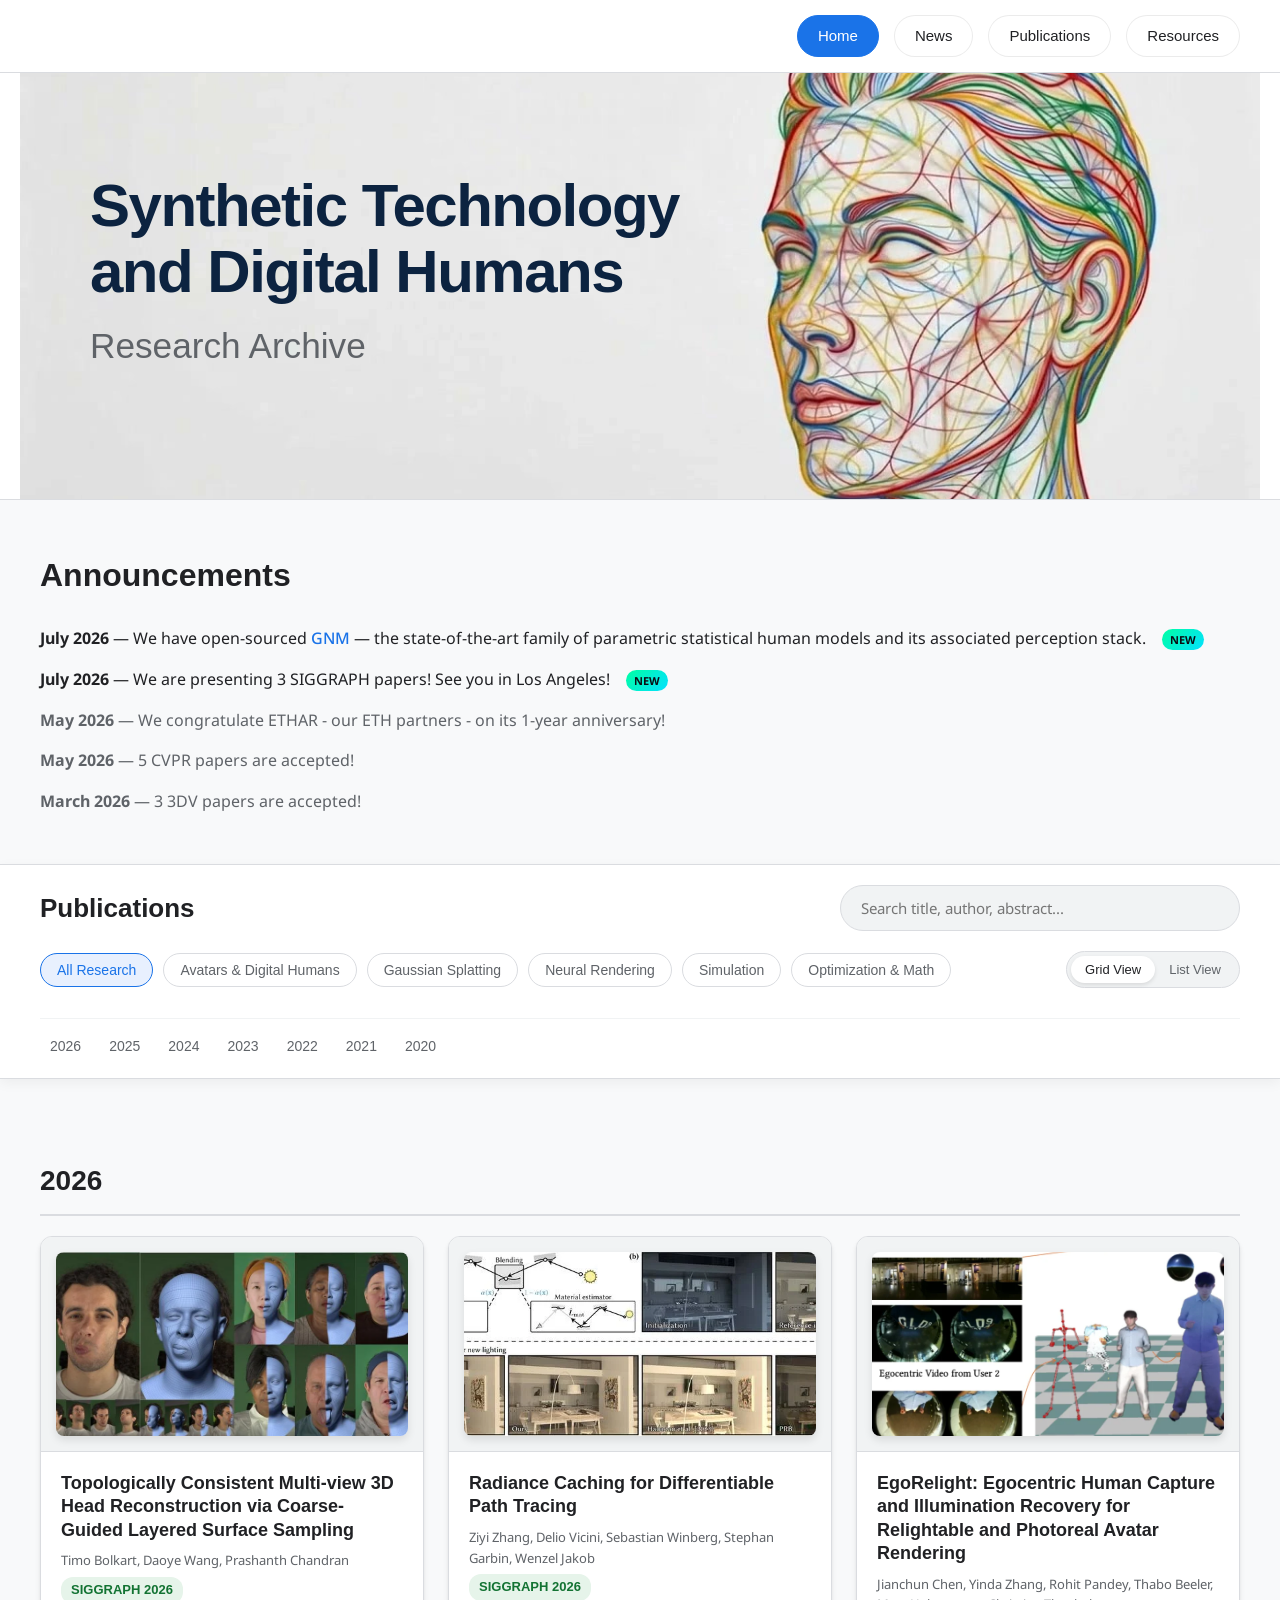
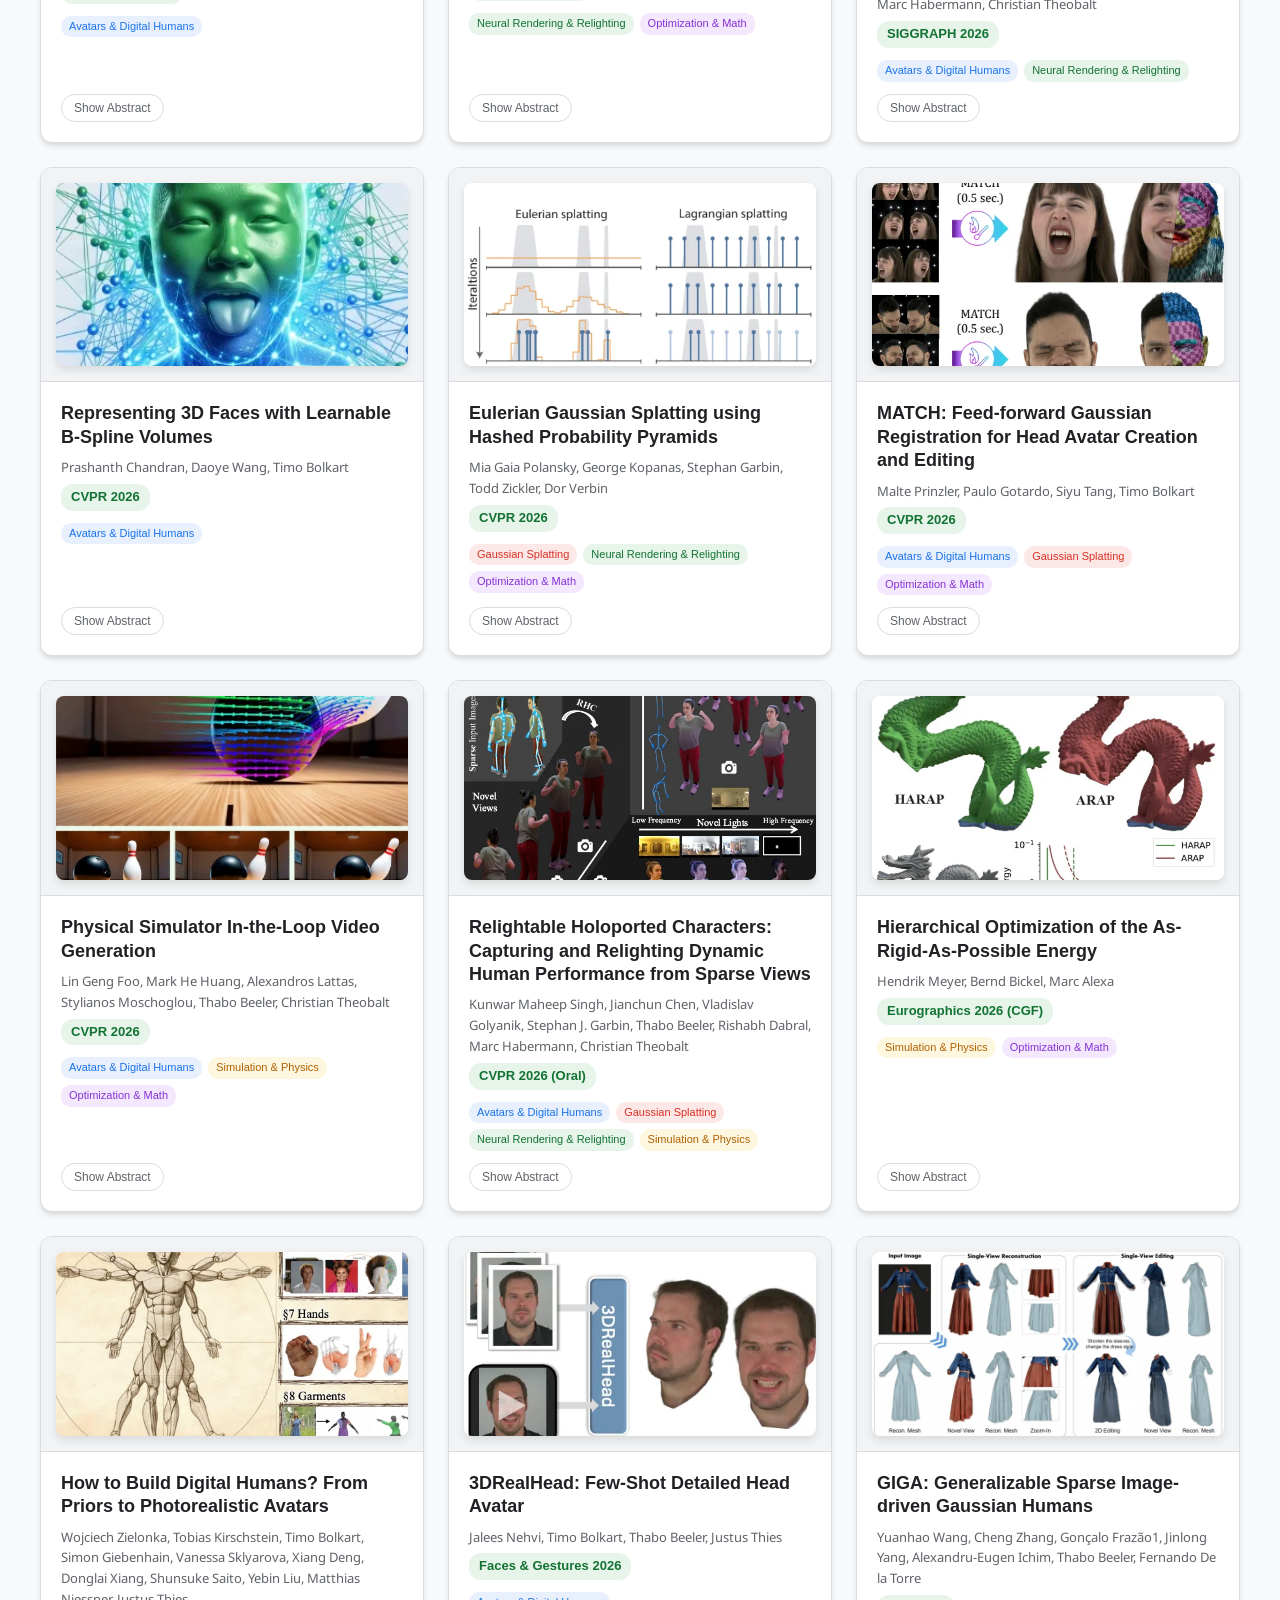
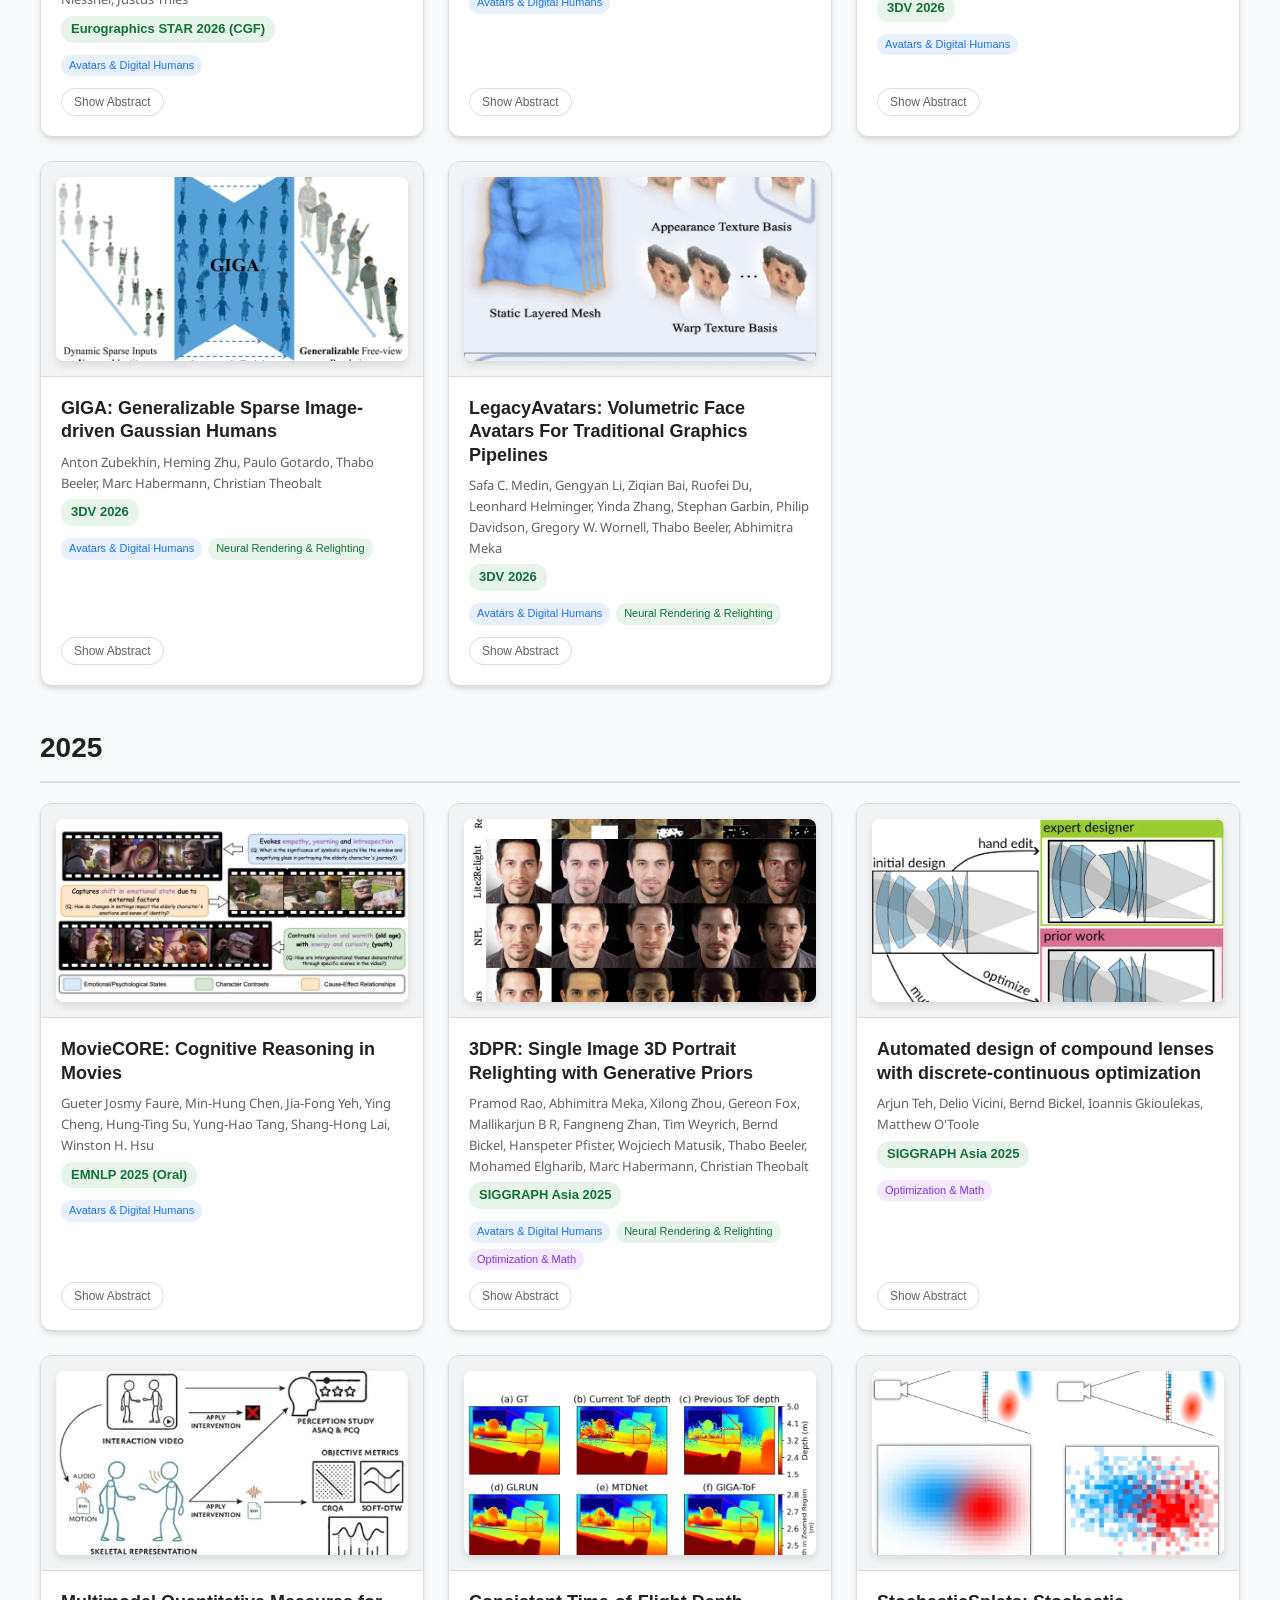
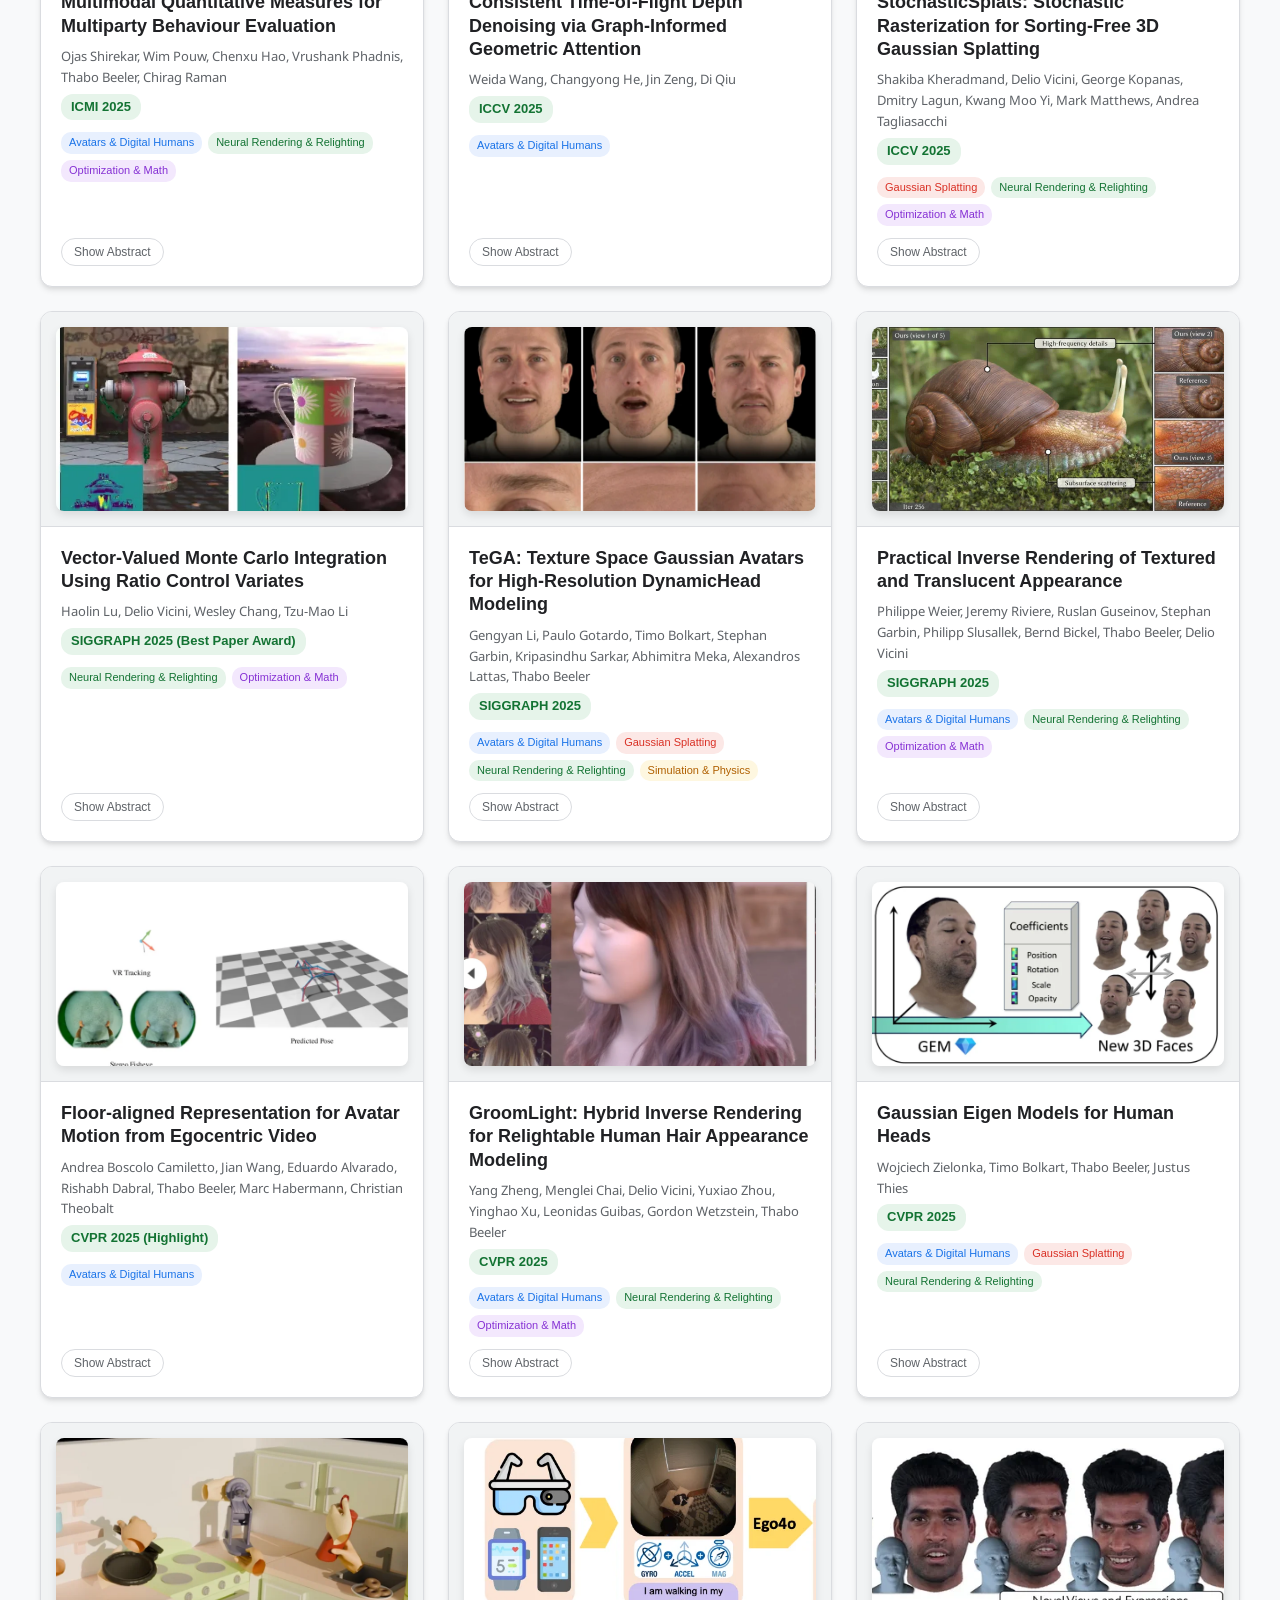
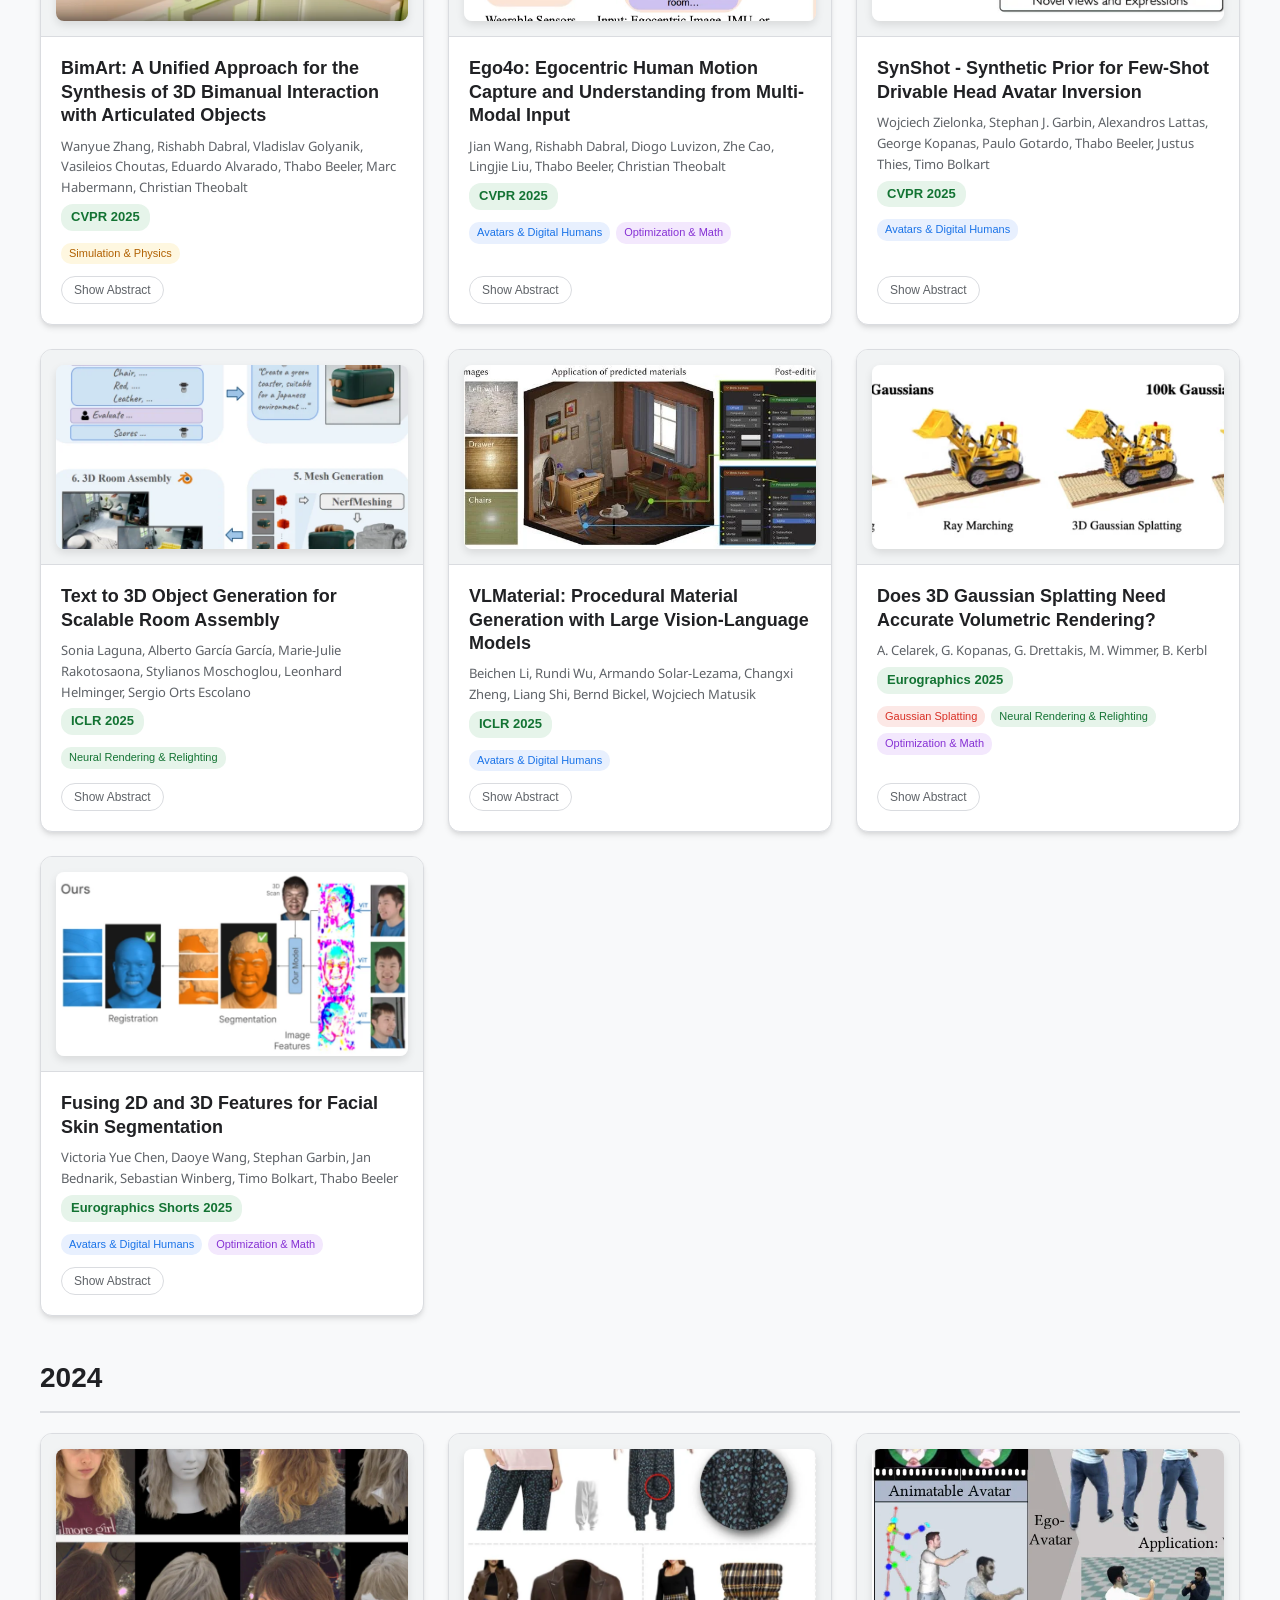
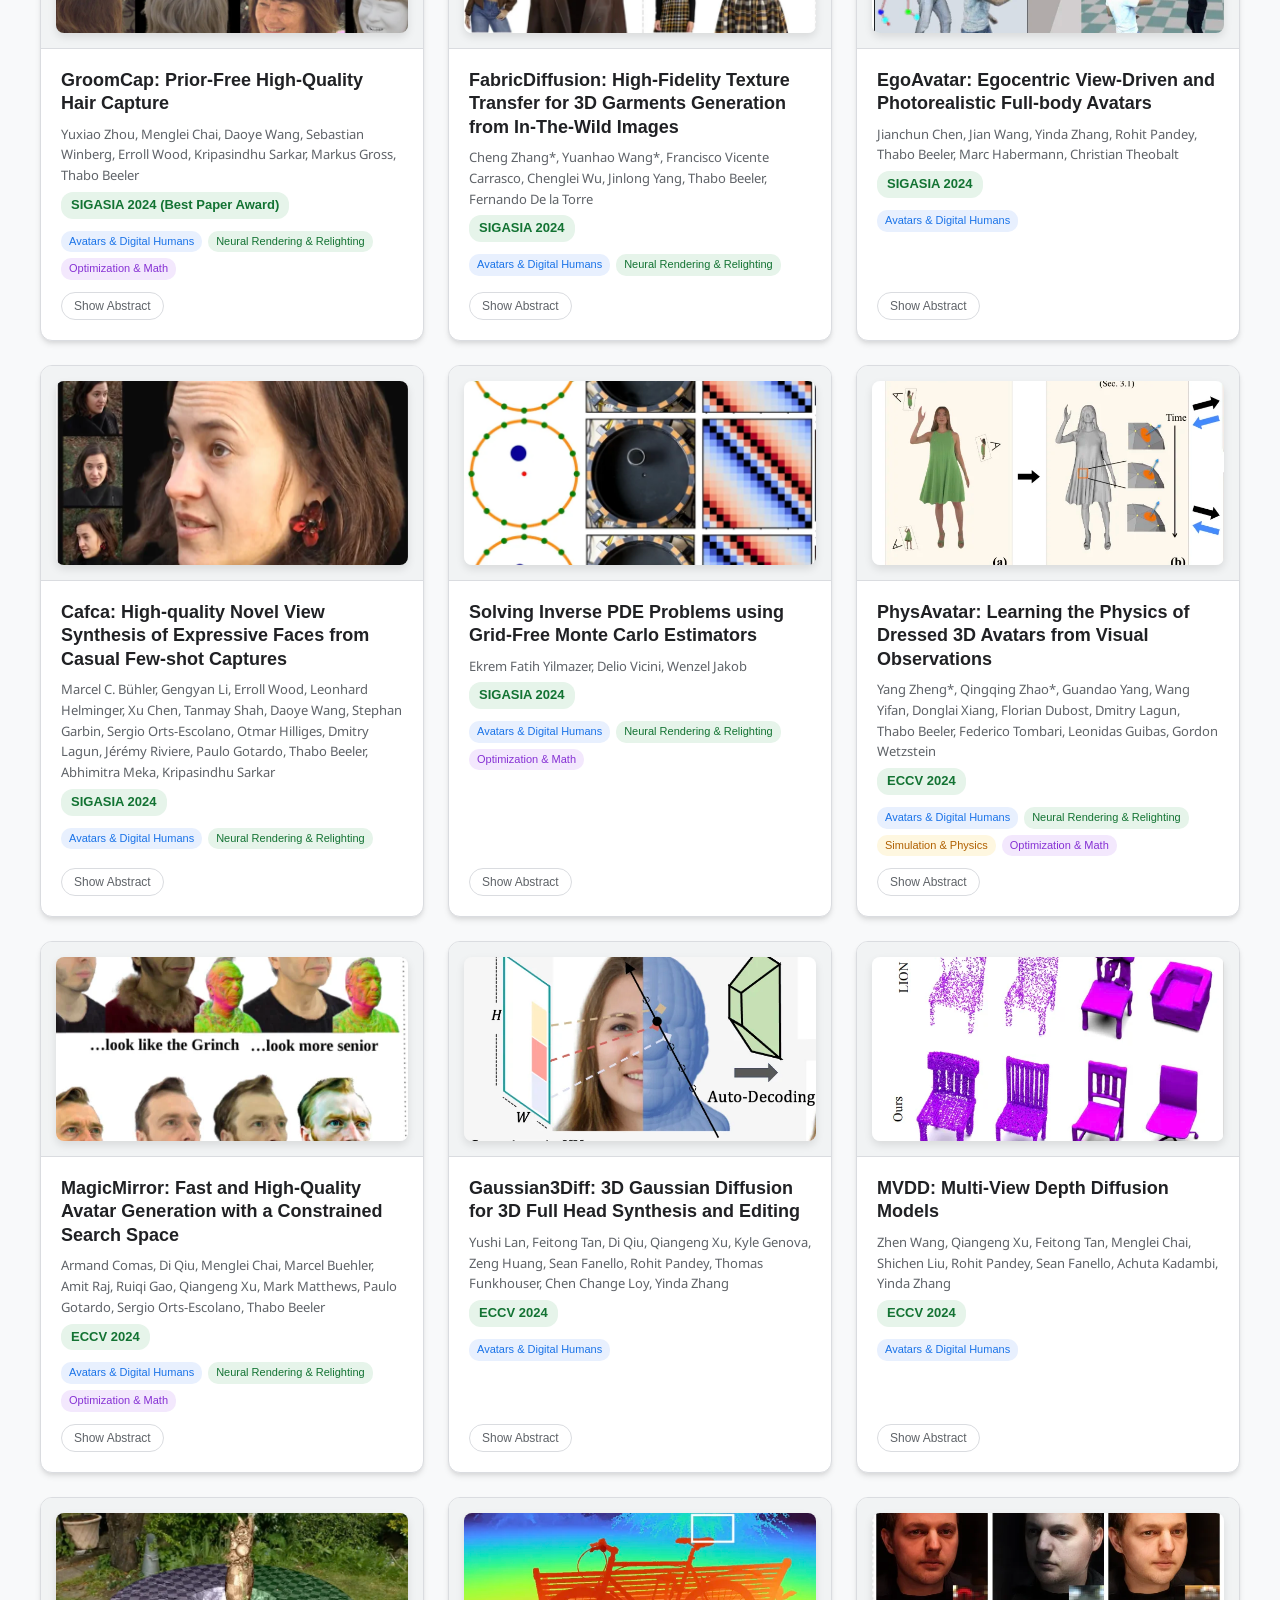
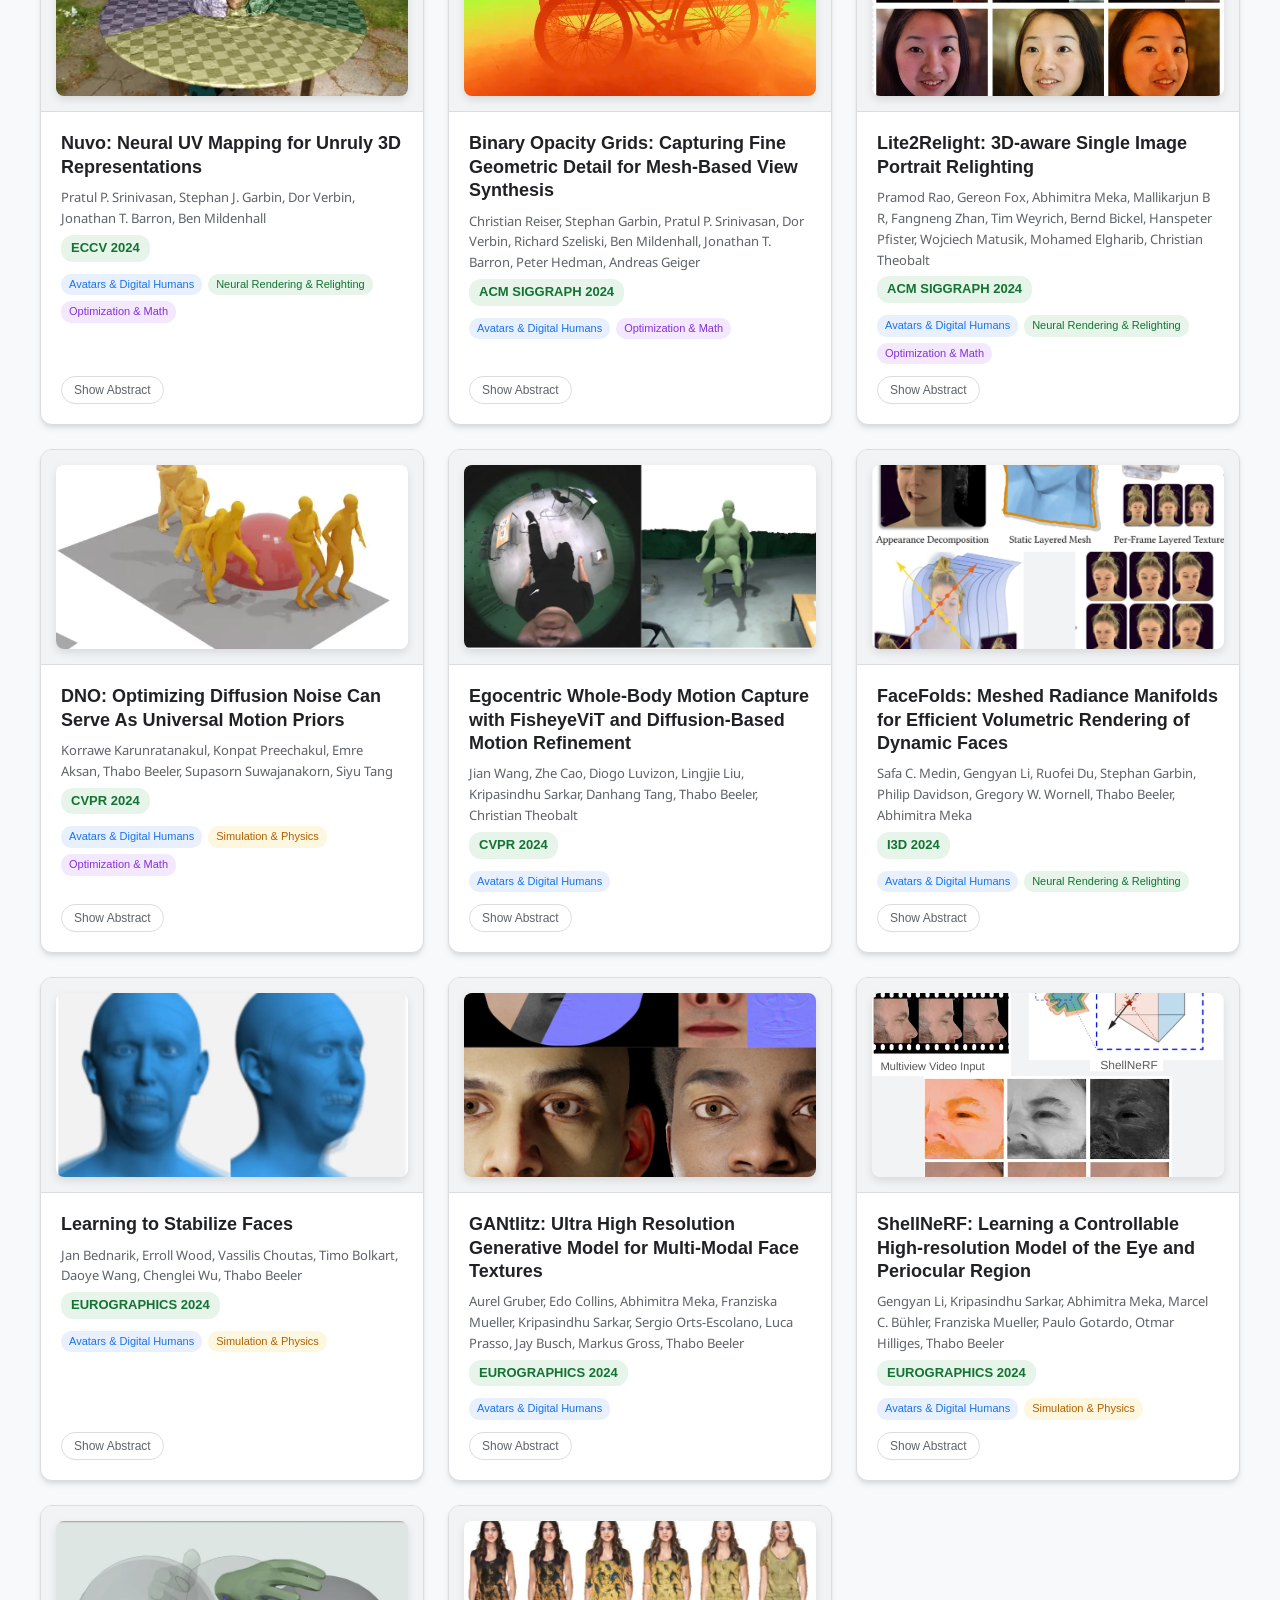
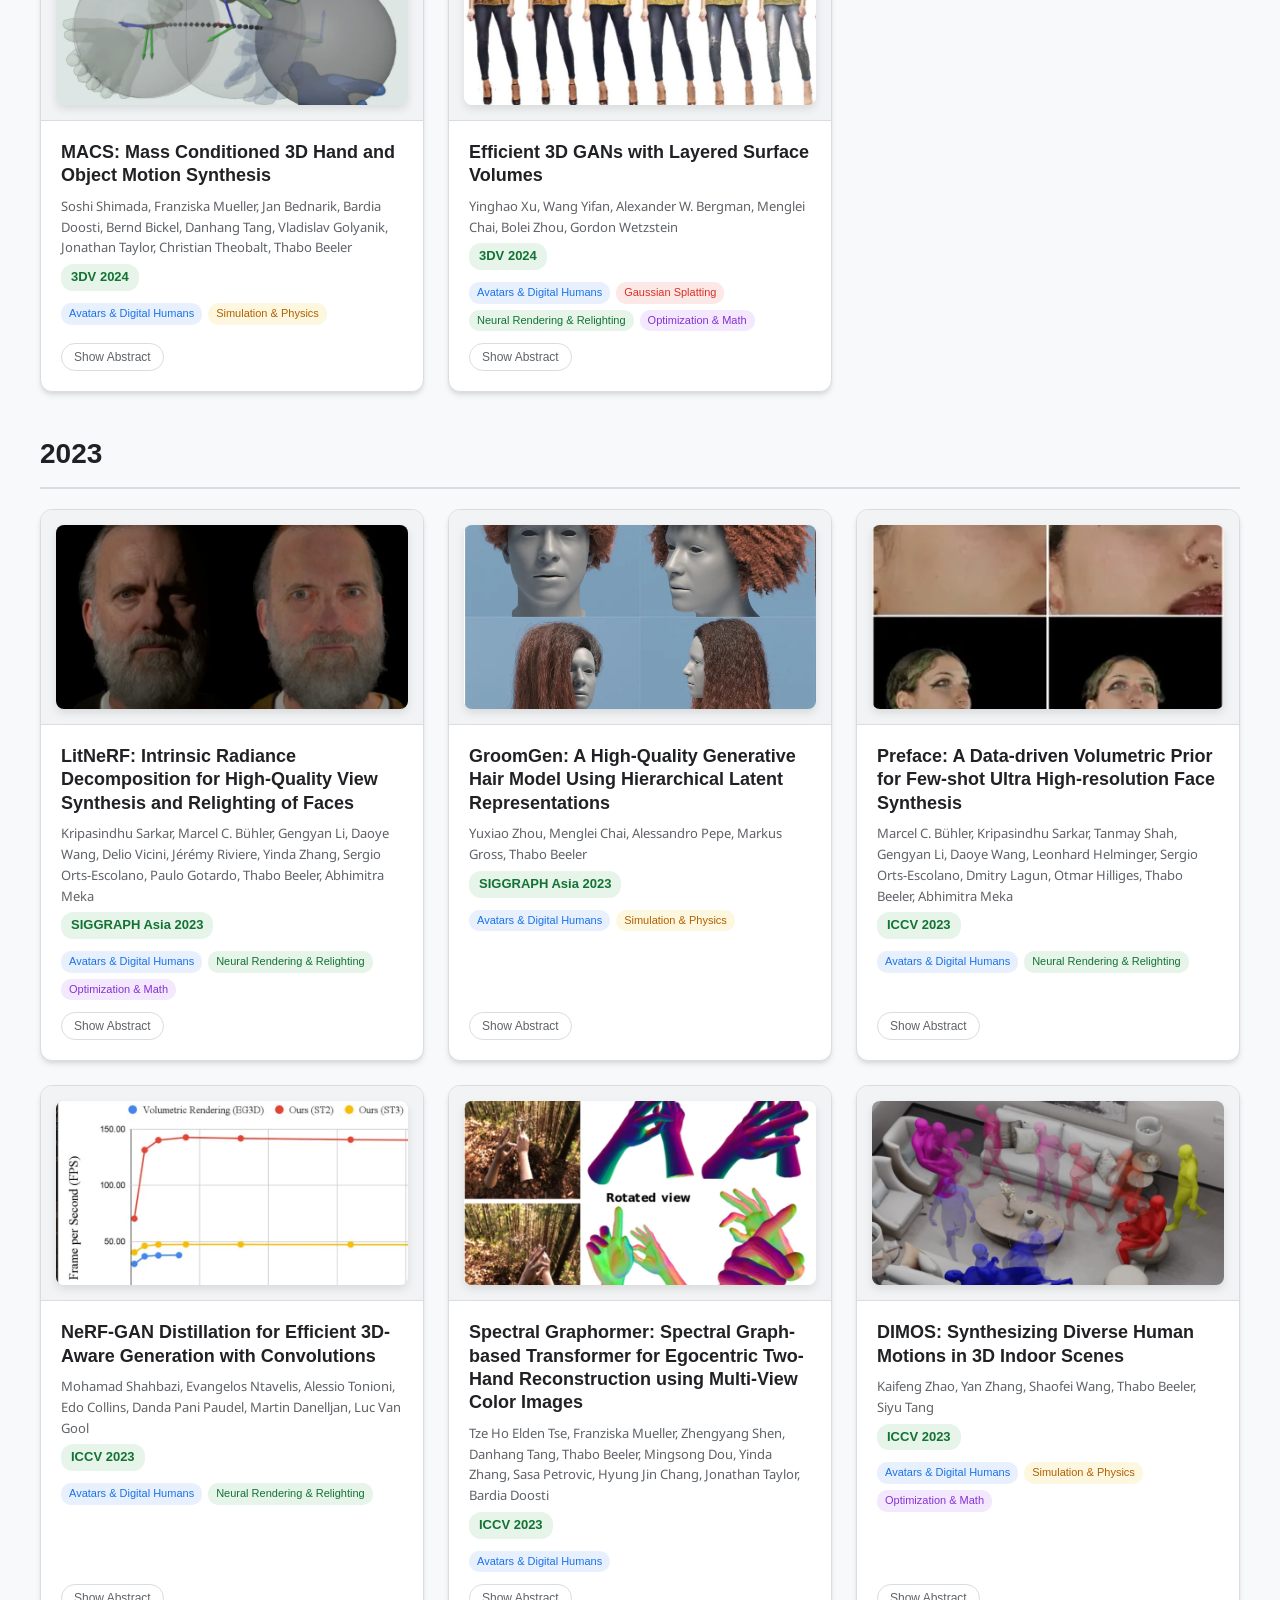
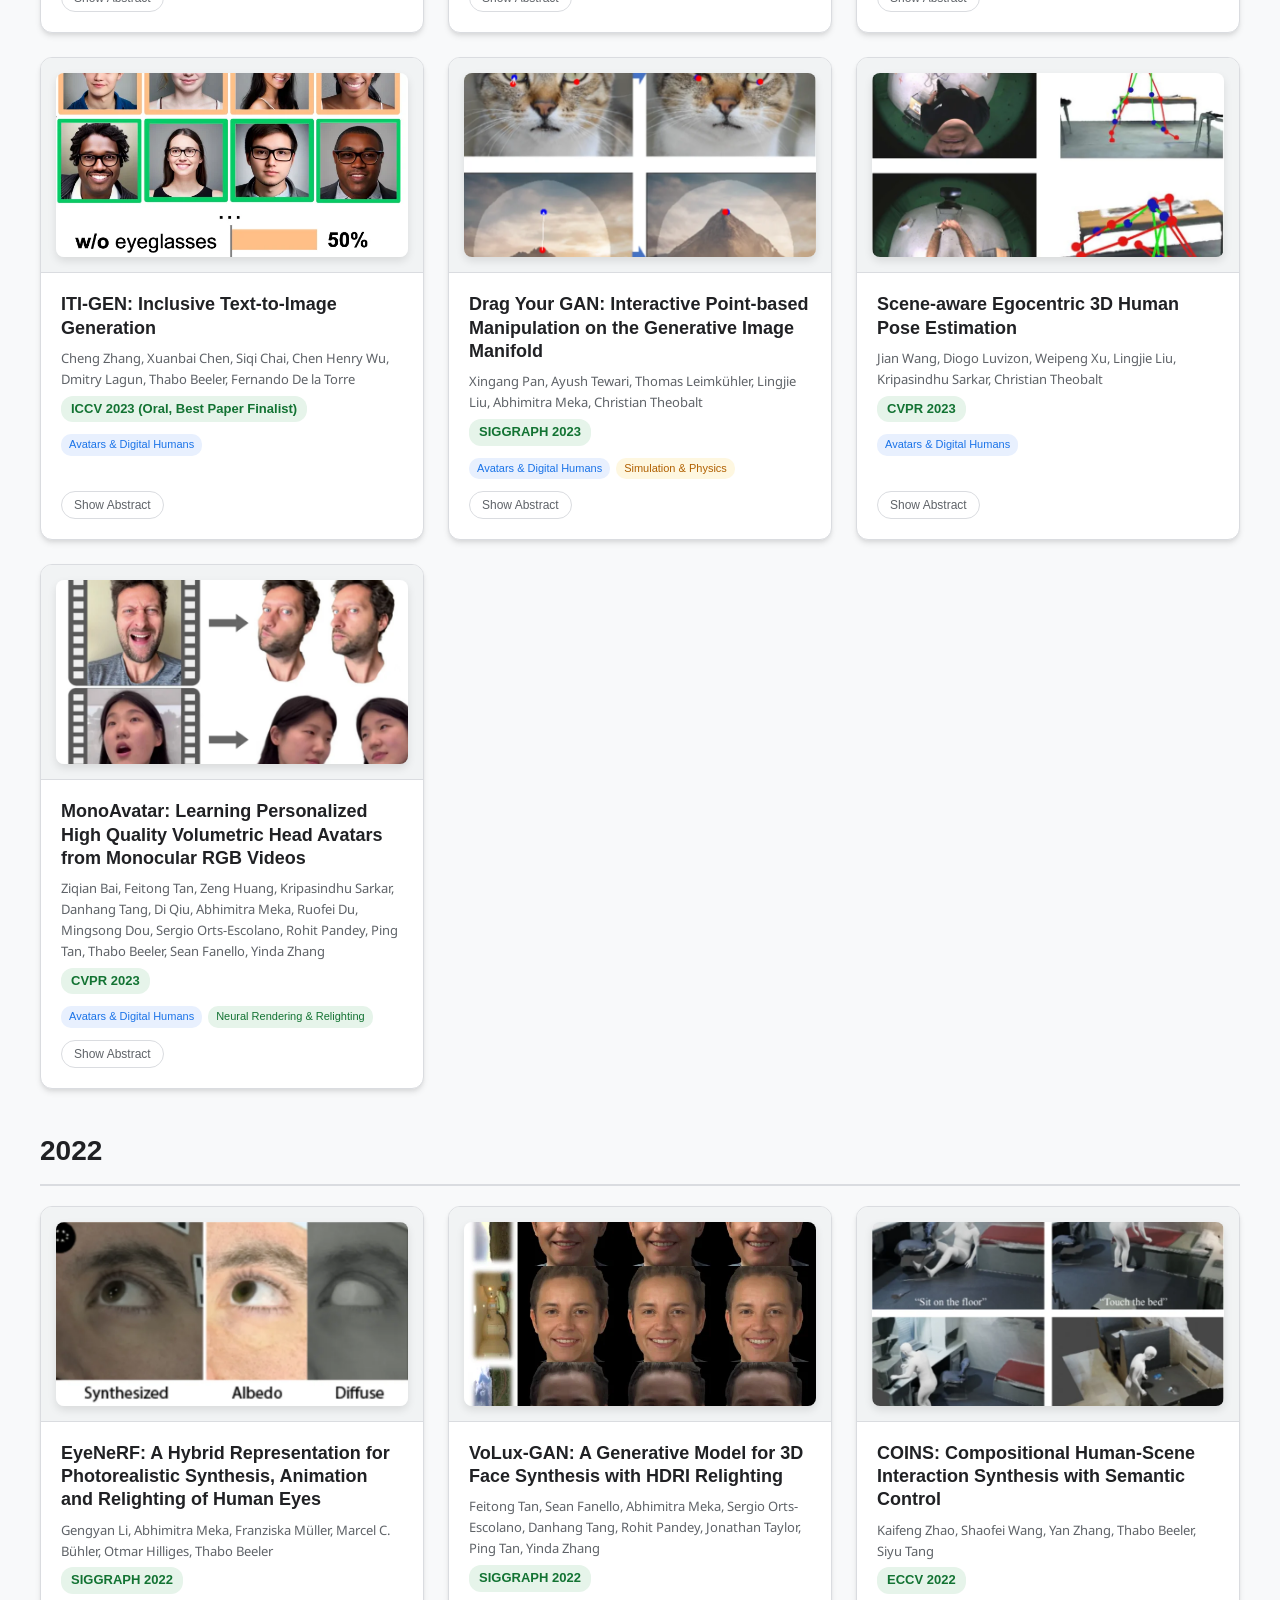
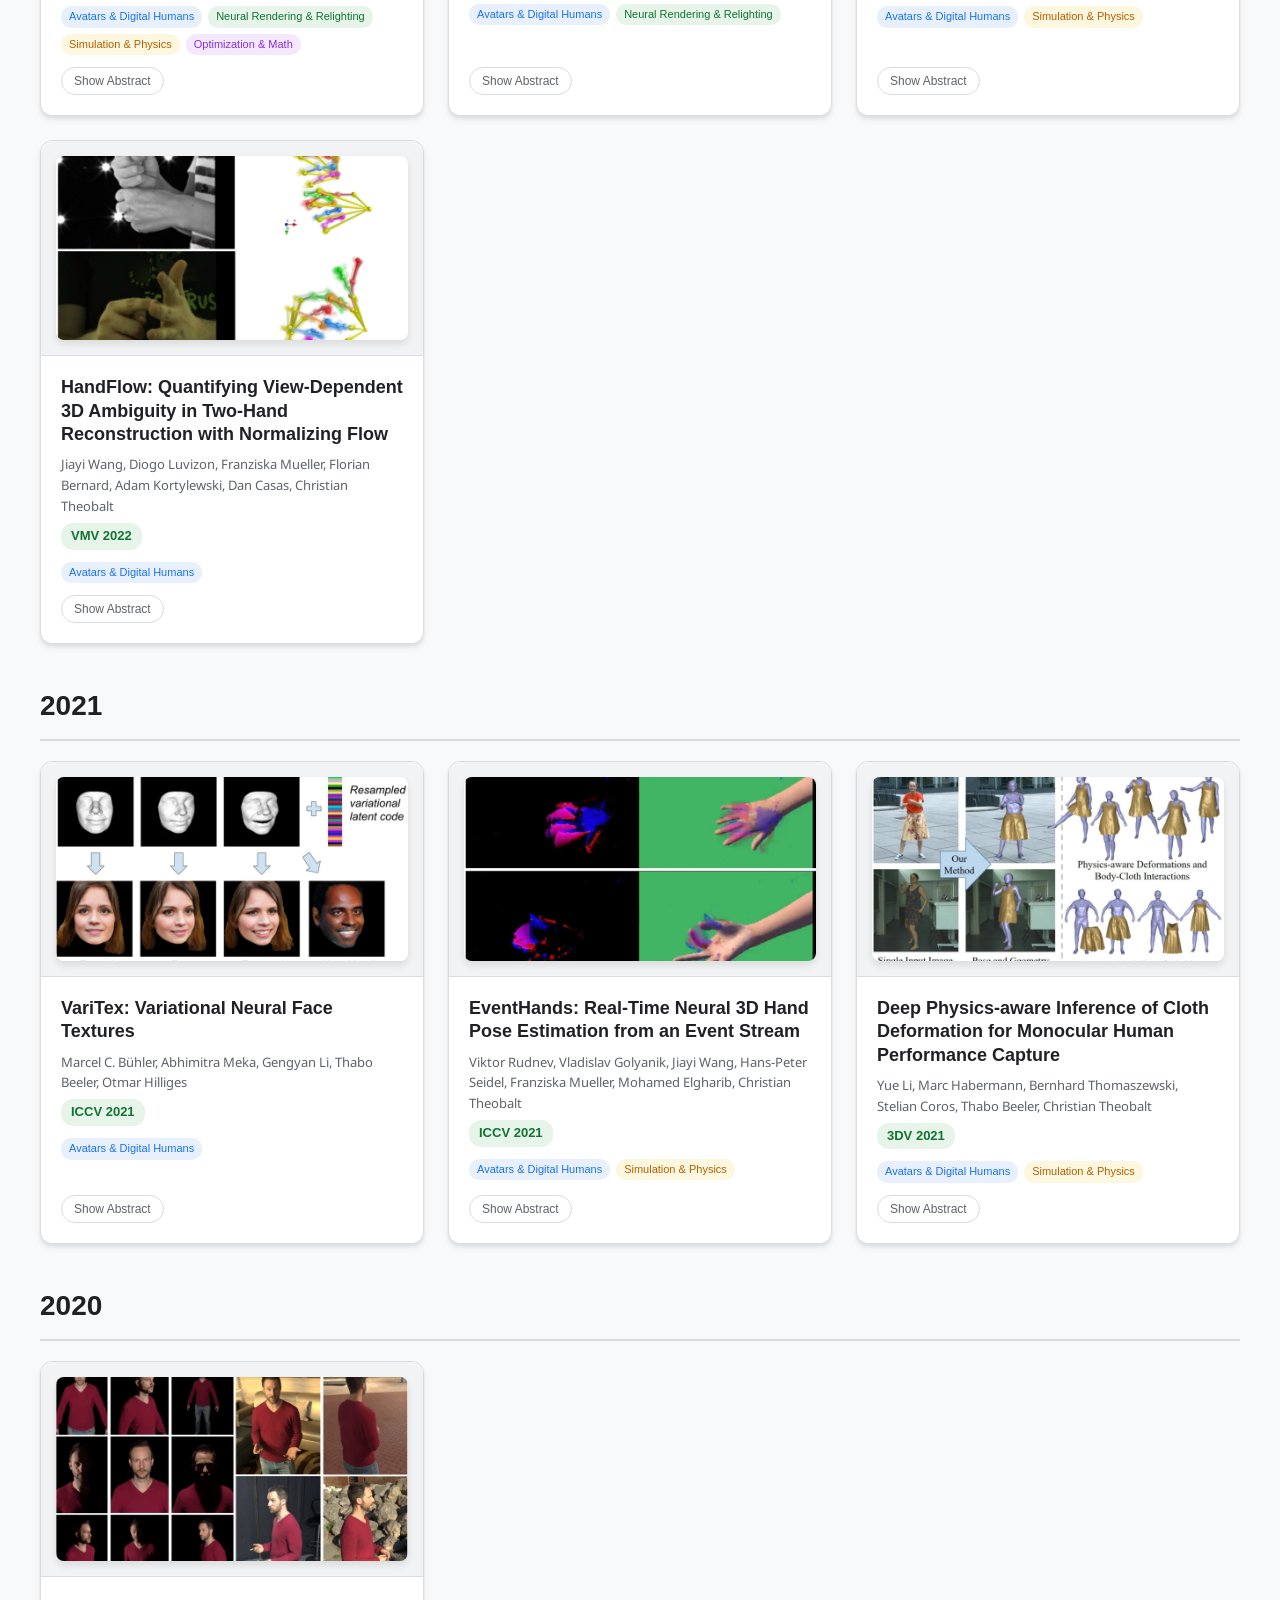
==== commit 7e0b3323: "performance enhancement on low speed - webp, lazy loading, and mobile fix" ====
--- a/index.html
+++ b/index.html
@@ -29,7 +29,7 @@
 
   <!-- Title Banner -->
   <header class="hero_section">
-    <video autoplay loop muted playsinline class="hero_video_bg">
+    <video poster="./images/hero_poster.webp" autoplay loop muted playsinline class="hero_video_bg">
       <source src="./images/Generated_artistic_figure_side_pingpong.mp4" type="video/mp4">
     </video>
     <div class="hero_container">
@@ -103,7 +103,7 @@
       <li class="publication_entry">
         <div class="publication" onclick="location.href='https://syntec-research.github.io/SHELLS/';" style="cursor: pointer;">
           <div class="publication_image">
-            <img src="./images/2026_SHELLS.jpg" alt="SHELLS" />
+            <img loading="lazy" src="./images/2026_SHELLS.webp" alt="SHELLS" />
           </div>
           <div class="publication_content">
             <h2 class="publication_title">
@@ -123,7 +123,7 @@
       <li class="publication_entry">
         <div class="publication" onclick="location.href='https://rgl.epfl.ch/publications/Zhang2026Cache';" style="cursor: pointer;">
           <div class="publication_image">
-            <img src="./images/2026_RadianceCache.jpg" alt="Radiance Caching for Differentiable Path Tracing" />
+            <img loading="lazy" src="./images/2026_RadianceCache.webp" alt="Radiance Caching for Differentiable Path Tracing" />
           </div>
           <div class="publication_content">
             <h2 class="publication_title">
@@ -143,7 +143,7 @@
       <li class="publication_entry">
         <div class="publication" onclick="location.href='https://vcai.mpi-inf.mpg.de/projects/EgoRelight/';" style="cursor: pointer;">
           <div class="publication_image">
-            <img src="./images/2026_EgoRelight.png?v=2" alt="EgoRelight" />
+            <img loading="lazy" src="./images/2026_EgoRelight.webp" alt="EgoRelight" />
           </div>
           <div class="publication_content">
             <h2 class="publication_title">
@@ -164,7 +164,7 @@
       <li class="publication_entry">
         <div class="publication" onclick="location.href='https://prashanth-chandran.github.io/CUBE/';" style="cursor: pointer;">
           <div class="publication_image">
-            <img src="./images/2026_CUBE.png" alt="CUBE" />
+            <img loading="lazy" src="./images/2026_CUBE.webp" alt="CUBE" />
           </div>
           <div class="publication_content">
             <h2 class="publication_title">
@@ -184,7 +184,7 @@
       <li class="publication_entry">
         <div class="publication" onclick="location.href='https://euleriansplatting.github.io/';" style="cursor: pointer;">
           <div class="publication_image">
-            <img src="./images/2026_EGS.png" alt="EGS" />
+            <img loading="lazy" src="./images/2026_EGS.webp" alt="EGS" />
           </div>
           <div class="publication_content">
             <h2 class="publication_title">
@@ -204,7 +204,7 @@
       <li class="publication_entry">
         <div class="publication" onclick="location.href='https://malteprinzler.github.io/projects/match/index.html';" style="cursor: pointer;">
           <div class="publication_image">
-            <img src="./images/2026_MATCH.png" alt="MATCH" />
+            <img loading="lazy" src="./images/2026_MATCH.webp" alt="MATCH" />
           </div>
           <div class="publication_content">
             <h2 class="publication_title">
@@ -223,7 +223,7 @@
       <li class="publication_entry">
         <div class="publication" onclick="location.href='https://vcai.mpi-inf.mpg.de/projects/PSIVG/';" style="cursor: pointer;">
           <div class="publication_image">
-            <img src="./images/2026_PSIVG.png" alt="PSIVG" />
+            <img loading="lazy" src="./images/2026_PSIVG.webp" alt="PSIVG" />
           </div>
           <div class="publication_content">
             <h2 class="publication_title">
@@ -243,7 +243,7 @@
       <li class="publication_entry">
         <div class="publication" onclick="location.href='https://vcai.mpi-inf.mpg.de/projects/RHC/';" style="cursor: pointer;">
           <div class="publication_image">
-            <img src="./images/2026_RHC.png" alt="RHC" />
+            <img loading="lazy" src="./images/2026_RHC.webp" alt="RHC" />
           </div>
           <div class="publication_content">
             <h2 class="publication_title">
@@ -262,7 +262,7 @@
       <li class="publication_entry">
         <div class="publication" onclick="location.href='https://onlinelibrary.wiley.com/doi/10.1111/cgf.70404';" style="cursor: pointer;">
           <div class="publication_image">
-            <img src="./images/2026_HARAP.png" alt="HRAP" />
+            <img loading="lazy" src="./images/2026_HARAP.webp" alt="HRAP" />
           </div>
           <div class="publication_content">
             <h2 class="publication_title">
@@ -282,7 +282,7 @@
       <li class="publication_entry">
         <div class="publication" onclick="location.href='https://wojciechzielonka.com/how-to-build-digital-humans/';" style="cursor: pointer;">
           <div class="publication_image">
-            <img src="./images/2026_Priors2Avatars.png" alt="2026_Priors2Avatars" />
+            <img loading="lazy" src="./images/2026_Priors2Avatars.webp" alt="2026_Priors2Avatars" />
           </div>
           <div class="publication_content">
             <h2 class="publication_title">
@@ -301,7 +301,7 @@
       <li class="publication_entry">
         <div class="publication" onclick="location.href='https://jalees018.github.io/3DRealHead/';" style="cursor: pointer;">
           <div class="publication_image">
-            <img src="./images/2026_3DRealHead.png" alt="2026_3DRealHead" />
+            <img loading="lazy" src="./images/2026_3DRealHead.webp" alt="2026_3DRealHead" />
           </div>
           <div class="publication_content">
             <h2 class="publication_title">
@@ -320,7 +320,7 @@
       <li class="publication_entry">
         <div class="publication" onclick="location.href='https://humansensinglab.github.io/garment-crafter/';" style="cursor: pointer;">
           <div class="publication_image">
-            <img src="./images/2026_GarmentCrafter.png" alt="GarmentCrafter" />
+            <img loading="lazy" src="./images/2026_GarmentCrafter.webp" alt="GarmentCrafter" />
           </div>
           <div class="publication_content">
             <h2 class="publication_title">
@@ -339,7 +339,7 @@
       <li class="publication_entry">
         <div class="publication" onclick="location.href='https://vcai.mpi-inf.mpg.de/projects/GIGA/';" style="cursor: pointer;">
           <div class="publication_image">
-            <img src="./images/2026_GIGA.png" alt="LegacyAvatars" />
+            <img loading="lazy" src="./images/2026_GIGA.webp" alt="LegacyAvatars" />
           </div>
           <div class="publication_content">
             <h2 class="publication_title">
@@ -359,7 +359,7 @@
       <li class="publication_entry">
         <div class="publication" onclick="location.href='https://syntec-research.github.io/LegacyAvatars/';" style="cursor: pointer;">
           <div class="publication_image">
-            <img src="./images/2026_LegacyAvatars.png" alt="LegacyAvatars" />
+            <img loading="lazy" src="./images/2026_LegacyAvatars.webp" alt="LegacyAvatars" />
           </div>
           <div class="publication_content">
             <h2 class="publication_title">
@@ -388,7 +388,7 @@
       <li class="publication_entry">
         <div class="publication" onclick="location.href='https://joslefaure.github.io/assets/html/moviecore.html';" style="cursor: pointer;">
           <div class="publication_image">
-            <img src="./images/2025_MovieCORE.png" alt="MovieCore" />
+            <img loading="lazy" src="./images/2025_MovieCORE.webp" alt="MovieCore" />
           </div>
           <div class="publication_content">
             <h2 class="publication_title">
@@ -409,7 +409,7 @@
       <li class="publication_entry">
         <div class="publication" onclick="location.href='https://vcai.mpi-inf.mpg.de/projects/3dpr/';" style="cursor: pointer;">
           <div class="publication_image">
-            <img src="./images/2025_3DPR.png" alt="ACL_DCO" />
+            <img loading="lazy" src="./images/2025_3DPR.webp" alt="ACL_DCO" />
           </div>
           <div class="publication_content">
             <h2 class="publication_title">
@@ -430,7 +430,7 @@
       <li class="publication_entry">
         <div class="publication" onclick="location.href='https://imaging.cs.cmu.edu/automated_lens_design/index.html';" style="cursor: pointer;">
           <div class="publication_image">
-            <img src="./images/2025_ACL_DCO.png" alt="ACL_DCO" />
+            <img loading="lazy" src="./images/2025_ACL_DCO.webp" alt="ACL_DCO" />
           </div>
           <div class="publication_content">
             <h2 class="publication_title">
@@ -451,7 +451,7 @@
       <li class="publication_entry">
         <div class="publication" onclick="location.href='https://research.tudelft.nl/en/publications/multimodal-quantitative-measures-for-multiparty-behavior-evaluati/';" style="cursor: pointer;">
           <div class="publication_image">
-            <img src="./images/2025_MMQMMBE.png" alt="MMQMMBE" />
+            <img loading="lazy" src="./images/2025_MMQMMBE.webp" alt="MMQMMBE" />
           </div>
           <div class="publication_content">
             <h2 class="publication_title">
@@ -472,7 +472,7 @@
       <li class="publication_entry">
         <div class="publication" onclick="location.href='https://github.com/davidweidawang/GIGA-ToF';" style="cursor: pointer;">
           <div class="publication_image">
-            <img src="./images/2025_GIGA.png" alt="GIGA" />
+            <img loading="lazy" src="./images/2025_GIGA.webp" alt="GIGA" />
           </div>
           <div class="publication_content">
             <h2 class="publication_title">
@@ -493,7 +493,7 @@
       <li class="publication_entry">
         <div class="publication" onclick="location.href='https://ubc-vision.github.io/stochasticsplats/';" style="cursor: pointer;">
           <div class="publication_image">
-            <img src="./images/2025_StochasticSplats.png" alt="Stochastic Splats" />
+            <img loading="lazy" src="./images/2025_StochasticSplats.webp" alt="Stochastic Splats" />
           </div>
           <div class="publication_content">
             <h2 class="publication_title">
@@ -515,7 +515,7 @@
       <li class="publication_entry">
         <div class="publication" onclick="location.href='https://suikasibyl.github.io/vvmc/#/';" style="cursor: pointer;">
           <div class="publication_image">
-            <img src="./images/2025_VectorValuedMC.png" alt="Vector Valued Monte Carlo" />
+            <img loading="lazy" src="./images/2025_VectorValuedMC.webp" alt="Vector Valued Monte Carlo" />
           </div>
           <div class="publication_content">
             <h2 class="publication_title">
@@ -536,7 +536,7 @@
       <li class="publication_entry">
         <div class="publication" onclick="location.href='https://syntec-research.github.io/UVGA/';" style="cursor: pointer;">
           <div class="publication_image">
-            <img src="./images/2025_TeGa.png" alt="TeGa" />
+            <img loading="lazy" src="./images/2025_TeGa.webp" alt="TeGa" />
           </div>
           <div class="publication_content">
             <h2 class="publication_title">
@@ -557,7 +557,7 @@
       <li class="publication_entry">
         <div class="publication" onclick="location.href='https://weiphil.github.io/portfolio/practical_reconstruction';" style="cursor: pointer;">
           <div class="publication_image">
-            <img src="./images/2025_Practical.png" alt="Practical Inverse Rendering" />
+            <img loading="lazy" src="./images/2025_Practical.webp" alt="Practical Inverse Rendering" />
           </div>
           <div class="publication_content">
             <h2 class="publication_title">
@@ -579,7 +579,7 @@
       <li class="publication_entry">
         <div class="publication" onclick="location.href='https://vcai.mpi-inf.mpg.de/projects/FRAME/';" style="cursor: pointer;">
           <div class="publication_image">
-            <img src="./images/2025_Frame.png" alt="FRAME" />
+            <img loading="lazy" src="./images/2025_Frame.webp" alt="FRAME" />
           </div>
           <div class="publication_content">
             <h2 class="publication_title">
@@ -606,7 +606,7 @@
       <li class="publication_entry">
         <div class="publication" onclick="location.href='https://syntec-research.github.io/GroomLight/';" style="cursor: pointer;">
           <div class="publication_image">
-            <img src="./images/2025_GroomLight.png" alt="GroomLight" />
+            <img loading="lazy" src="./images/2025_GroomLight.webp" alt="GroomLight" />
           </div>
           <div class="publication_content">
             <h2 class="publication_title">
@@ -627,7 +627,7 @@
       <li class="publication_entry">
         <div class="publication" onclick="location.href='https://zielon.github.io/gem/';" style="cursor: pointer;">
           <div class="publication_image">
-            <img src="./images/2025_GEM.png" alt="GEM" />
+            <img loading="lazy" src="./images/2025_GEM.webp" alt="GEM" />
           </div>
           <div class="publication_content">
             <h2 class="publication_title">
@@ -648,7 +648,7 @@
       <li class="publication_entry">
         <div class="publication" onclick="location.href='https://vcai.mpi-inf.mpg.de/projects/bimart/';" style="cursor: pointer;">
           <div class="publication_image">
-            <img src="./images/2025_BimArt.png" alt="BimArt" />
+            <img loading="lazy" src="./images/2025_BimArt.webp" alt="BimArt" />
           </div>
           <div class="publication_content">
             <h2 class="publication_title">
@@ -669,7 +669,7 @@
       <li class="publication_entry">
         <div class="publication" onclick="location.href='https://arxiv.org/abs/2504.08449';" style="cursor: pointer;">
           <div class="publication_image">
-            <img src="./images/2025_Ego4o.png" alt="Ego4o" />
+            <img loading="lazy" src="./images/2025_Ego4o.webp" alt="Ego4o" />
           </div>
           <div class="publication_content">
             <h2 class="publication_title">
@@ -690,7 +690,7 @@
       <li class="publication_entry">
         <div class="publication" onclick="location.href='https://zielon.github.io/synshot/';" style="cursor: pointer;">
           <div class="publication_image">
-            <img src="./images/2025_SynShot.png" alt="SynShot" />
+            <img loading="lazy" src="./images/2025_SynShot.webp" alt="SynShot" />
           </div>
           <div class="publication_content">
             <h2 class="publication_title">
@@ -712,7 +712,7 @@
       <li class="publication_entry">
         <div class="publication" onclick="location.href='https://research.google/pubs/text-to-3d-object-generation-for-scalable-room-assembly/';" style="cursor: pointer;">
           <div class="publication_image">
-            <img src="./images/2025_TextTo3D.png" alt="Text to 3D" />
+            <img loading="lazy" src="./images/2025_TextTo3D.webp" alt="Text to 3D" />
           </div>
           <div class="publication_content">
             <h2 class="publication_title">
@@ -732,7 +732,7 @@
       <li class="publication_entry">
         <div class="publication" onclick="location.href='https://github.com/mit-gfx/VLMaterial';" style="cursor: pointer;">
           <div class="publication_image">
-            <img src="./images/2025_VLMaterial.jpg" alt="VLMaterial" />
+            <img loading="lazy" src="./images/2025_VLMaterial.webp" alt="VLMaterial" />
           </div>
           <div class="publication_content">
             <h2 class="publication_title">
@@ -753,7 +753,7 @@
       <li class="publication_entry">
         <div class="publication" onclick="location.href='https://arxiv.org/abs/2502.19318';" style="cursor: pointer;">
           <div class="publication_image">
-            <img src="./images/2025_3DGSVolumeRender.png" alt="3DGSVolumeRender" />
+            <img loading="lazy" src="./images/2025_3DGSVolumeRender.webp" alt="3DGSVolumeRender" />
           </div>
           <div class="publication_content">
             <h2 class="publication_title">
@@ -781,7 +781,7 @@
       <li class="publication_entry">
         <div class="publication" onclick="location.href='https://syntec-research.github.io/Pixels2Points/';" style="cursor: pointer;">
           <div class="publication_image">
-            <img src="./images/2025_Pixels2Points.png" alt="Pixels2Points" />
+            <img loading="lazy" src="./images/2025_Pixels2Points.webp" alt="Pixels2Points" />
           </div>
           <div class="publication_content">
             <h2 class="publication_title">
@@ -823,7 +823,7 @@
       <li class="publication_entry">
         <div class="publication" onclick="location.href='https://syntec-research.github.io/GroomCap/';" style="cursor: pointer;">
           <div class="publication_image">
-            <img src="./images/2024_GroomCap.png" alt="GroomCap" />
+            <img loading="lazy" src="./images/2024_GroomCap.webp" alt="GroomCap" />
           </div>
           <div class="publication_content">
             <h2 class="publication_title">
@@ -845,7 +845,7 @@
       <li class="publication_entry">
         <div class="publication" onclick="location.href='https://humansensinglab.github.io/fabric-diffusion/';" style="cursor: pointer;">
           <div class="publication_image">
-            <img src="./images/2024_FabricDiffusion.png" alt="FabricDiffusion" />
+            <img loading="lazy" src="./images/2024_FabricDiffusion.webp" alt="FabricDiffusion" />
           </div>
           <div class="publication_content">
             <h2 class="publication_title">
@@ -867,7 +867,7 @@
       <li class="publication_entry">
         <div class="publication" onclick="location.href='https://vcai.mpi-inf.mpg.de/projects/EgoAvatar/';" style="cursor: pointer;">
           <div class="publication_image">
-            <img src="./images/2024_EgoAvatar.png" alt="EgoAvatar" />
+            <img loading="lazy" src="./images/2024_EgoAvatar.webp" alt="EgoAvatar" />
           </div>
           <div class="publication_content">
             <h2 class="publication_title">
@@ -888,7 +888,7 @@
       <li class="publication_entry">
         <div class="publication" onclick="location.href='https://syntec-research.github.io/Cafca/';" style="cursor: pointer;">
           <div class="publication_image">
-            <img src="./images/2024_Cafca.png" alt="Cafca" />
+            <img loading="lazy" src="./images/2024_Cafca.webp" alt="Cafca" />
           </div>
           <div class="publication_content">
             <h2 class="publication_title">
@@ -909,7 +909,7 @@
       <li class="publication_entry">
         <div class="publication" onclick="location.href='https://rgl.epfl.ch/publications/Yilmazer2024Solving';" style="cursor: pointer;">
           <div class="publication_image">
-            <img src="./images/2024_InversePDE.png" alt="InversePDE" />
+            <img loading="lazy" src="./images/2024_InversePDE.webp" alt="InversePDE" />
           </div>
           <div class="publication_content">
             <h2 class="publication_title">
@@ -932,7 +932,7 @@
       <li class="publication_entry">
         <div class="publication" onclick="location.href='https://qingqing-zhao.github.io/PhysAvatar';" style="cursor: pointer;">
           <div class="publication_image">
-            <img src="./images/2024_PhysAvatar.png" alt="PhysAvatar" />
+            <img loading="lazy" src="./images/2024_PhysAvatar.webp" alt="PhysAvatar" />
           </div>
           <div class="publication_content">
             <h2 class="publication_title">
@@ -954,7 +954,7 @@
       <li class="publication_entry">
         <div class="publication" onclick="location.href='https://syntec-research.github.io/MagicMirror/';" style="cursor: pointer;">
           <div class="publication_image">
-            <img src="./images/2024_MagicMirror.png" alt="MagicMirror" />
+            <img loading="lazy" src="./images/2024_MagicMirror.webp" alt="MagicMirror" />
           </div>
           <div class="publication_content">
             <h2 class="publication_title">
@@ -975,7 +975,7 @@
       <li class="publication_entry">
         <div class="publication" onclick="location.href='https://nirvanalan.github.io/projects/gaussian3diff/';" style="cursor: pointer;">
           <div class="publication_image">
-            <img src="./images/2024_Gaussian3Diff.png" alt="Gaussian3Diff" />
+            <img loading="lazy" src="./images/2024_Gaussian3Diff.webp" alt="Gaussian3Diff" />
           </div>
           <div class="publication_content">
             <h2 class="publication_title">
@@ -996,7 +996,7 @@
       <li class="publication_entry">
         <div class="publication" onclick="location.href='https://arxiv.org/abs/2312.04875';" style="cursor: pointer;">
           <div class="publication_image">
-            <img src="./images/2024_MVDD.png" alt="MVDD" />
+            <img loading="lazy" src="./images/2024_MVDD.webp" alt="MVDD" />
           </div>
           <div class="publication_content">
             <h2 class="publication_title">
@@ -1017,7 +1017,7 @@
       <li class="publication_entry">
         <div class="publication" onclick="location.href='https://pratulsrinivasan.github.io/nuvo/';" style="cursor: pointer;">
           <div class="publication_image">
-            <img src="./images/2024_Nuvo.png" alt="Nuvo" />
+            <img loading="lazy" src="./images/2024_Nuvo.webp" alt="Nuvo" />
           </div>
           <div class="publication_content">
             <h2 class="publication_title">
@@ -1039,7 +1039,7 @@
       <li class="publication_entry">
         <div class="publication" onclick="location.href='https://arxiv.org/abs/2402.12377';" style="cursor: pointer;">
           <div class="publication_image">
-            <img src="./images/2024_BOG.png" alt="Binary Opacity Grids" />
+            <img loading="lazy" src="./images/2024_BOG.webp" alt="Binary Opacity Grids" />
           </div>
           <div class="publication_content">
             <h2 class="publication_title">
@@ -1060,7 +1060,7 @@
       <li class="publication_entry">
         <div class="publication" onclick="location.href='https://vcai.mpi-inf.mpg.de/projects/Lite2Relight/';" style="cursor: pointer;">
           <div class="publication_image">
-            <img src="./images/2024_Relight.png" alt="Lite2Relight" />
+            <img loading="lazy" src="./images/2024_Relight.webp" alt="Lite2Relight" />
           </div>
           <div class="publication_content">
             <h2 class="publication_title">
@@ -1081,7 +1081,7 @@
       <li class="publication_entry">
         <div class="publication" onclick="location.href='https://korrawe.github.io/dno-project/';" style="cursor: pointer;">
           <div class="publication_image">
-            <img src="./images/2024_DNO.png" alt="DNO" />
+            <img loading="lazy" src="./images/2024_DNO.webp" alt="DNO" />
           </div>
           <div class="publication_content">
             <h2 class="publication_title">
@@ -1108,7 +1108,7 @@
       <li class="publication_entry">
         <div class="publication" onclick="location.href='https://people.mpi-inf.mpg.de/~jianwang/projects/egowholemocap/index.html';" style="cursor: pointer;">
           <div class="publication_image">
-            <img src="./images/2024_FisheyeViT.png" alt="FishEyeVIT" />
+            <img loading="lazy" src="./images/2024_FisheyeViT.webp" alt="FishEyeVIT" />
           </div>
           <div class="publication_content">
             <h2 class="publication_title">
@@ -1129,7 +1129,7 @@
       <li class="publication_entry">
         <div class="publication" onclick="location.href='https://syntec-research.github.io/FaceFolds/';" style="cursor: pointer;">
           <div class="publication_image">
-            <img src="./images/2024_FaceFolds.png" alt="FaceFolds" />
+            <img loading="lazy" src="./images/2024_FaceFolds.webp" alt="FaceFolds" />
           </div>
           <div class="publication_content">
             <h2 class="publication_title">
@@ -1150,7 +1150,7 @@
       <li class="publication_entry">
         <div class="publication" onclick="location.href='https://syntec-research.github.io/FaceStab/';" style="cursor: pointer;">
           <div class="publication_image">
-            <img src="./images/2024_FaceStab.png" alt="GANtlitz" />
+            <img loading="lazy" src="./images/2024_FaceStab.webp" alt="GANtlitz" />
           </div>
           <div class="publication_content">
             <h2 class="publication_title">
@@ -1171,7 +1171,7 @@
       <li class="publication_entry">
         <div class="publication" onclick="location.href='https://syntec-research.github.io/GANtlitz/';" style="cursor: pointer;">
           <div class="publication_image">
-            <img src="./images/2024_GANtlitz.png" alt="GANtlitz" />
+            <img loading="lazy" src="./images/2024_GANtlitz.webp" alt="GANtlitz" />
           </div>
           <div class="publication_content">
             <h2 class="publication_title">
@@ -1192,7 +1192,7 @@
       <li class="publication_entry">
         <div class="publication" onclick="location.href='https://syntec-research.github.io/ShellNeRF/';" style="cursor: pointer;">
           <div class="publication_image">
-            <img src="./images/2024_ShellNeRF.png" alt="ShellNeRF" />
+            <img loading="lazy" src="./images/2024_ShellNeRF.webp" alt="ShellNeRF" />
           </div>
           <div class="publication_content">
             <h2 class="publication_title">
@@ -1213,7 +1213,7 @@
       <li class="publication_entry">
         <div class="publication" onclick="location.href='https://vcai.mpi-inf.mpg.de/projects/MACS/';" style="cursor: pointer;">
           <div class="publication_image">
-            <img src="./images/2024_macs.png" alt="MACS" />
+            <img loading="lazy" src="./images/2024_macs.webp" alt="MACS" />
           </div>
           <div class="publication_content">
             <h2 class="publication_title">
@@ -1234,7 +1234,7 @@
       <li class="publication_entry">
         <div class="publication" onclick="location.href='https://www.computationalimaging.org/publications/lsv/';" style="cursor: pointer;">
           <div class="publication_image">
-            <img src="./images/2024_lsv.png" alt="Layered Surface Volumes" />
+            <img loading="lazy" src="./images/2024_lsv.webp" alt="Layered Surface Volumes" />
           </div>
           <div class="publication_content">
             <h2 class="publication_title">
@@ -1262,7 +1262,7 @@
       <li class="publication_entry">
         <div class="publication" onclick="location.href='https://syntec-research.github.io/LitNeRF/';" style="cursor: pointer;">
           <div class="publication_image">
-            <img src="./images/2023_litnerf.png" alt="LitNeRF" />
+            <img loading="lazy" src="./images/2023_litnerf.webp" alt="LitNeRF" />
           </div>
           <div class="publication_content">
             <h2 class="publication_title">
@@ -1283,7 +1283,7 @@
       <li class="publication_entry">
         <div class="publication" onclick="location.href='https://syntec-research.github.io/GroomGen/';" style="cursor: pointer;">
           <div class="publication_image">
-            <img src="./images/2023_groomgen.png" alt="GroomGen" />
+            <img loading="lazy" src="./images/2023_groomgen.webp" alt="GroomGen" />
           </div>
           <div class="publication_content">
             <h2 class="publication_title">
@@ -1304,7 +1304,7 @@
       <li class="publication_entry">
         <div class="publication" onclick="location.href='https://syntec-research.github.io/Preface/';" style="cursor: pointer;">
           <div class="publication_image">
-            <img src="./images/2023_preface.png" alt="Preface" />
+            <img loading="lazy" src="./images/2023_preface.webp" alt="Preface" />
           </div>
           <div class="publication_content">
             <h2 class="publication_title">
@@ -1325,7 +1325,7 @@
       <li class="publication_entry">
         <div class="publication" onclick="location.href='https://arxiv.org/abs/2303.12865';" style="cursor: pointer;">
           <div class="publication_image">
-            <img src="./images/2023_nerfgan.png" alt="Nerf GAN" />
+            <img loading="lazy" src="./images/2023_nerfgan.webp" alt="Nerf GAN" />
           </div>
           <div class="publication_content">
             <h2 class="publication_title">
@@ -1346,7 +1346,7 @@
       <li class="publication_entry">
         <div class="publication" onclick="location.href='https://eldentse.github.io/Spectral-Graphormer/';" style="cursor: pointer;">
           <div class="publication_image">
-            <img src="./images/2023_graphormer.png" alt="Spectral Graphormer" />
+            <img loading="lazy" src="./images/2023_graphormer.webp" alt="Spectral Graphormer" />
           </div>
           <div class="publication_content">
             <h2 class="publication_title">
@@ -1367,7 +1367,7 @@
       <li class="publication_entry">
         <div class="publication" onclick="location.href='https://zkf1997.github.io/DIMOS/';" style="cursor: pointer;">
           <div class="publication_image">
-            <img src="./images/2023_dimos.png" alt="DIMOS" />
+            <img loading="lazy" src="./images/2023_dimos.webp" alt="DIMOS" />
           </div>
           <div class="publication_content">
             <h2 class="publication_title">
@@ -1388,7 +1388,7 @@
       <li class="publication_entry">
         <div class="publication" onclick="location.href='https://czhang0528.github.io/iti-gen';" style="cursor: pointer;">
           <div class="publication_image">
-            <img src="./images/2023_itigen.png" alt="ITIGen" />
+            <img loading="lazy" src="./images/2023_itigen.webp" alt="ITIGen" />
           </div>
           <div class="publication_content">
             <h2 class="publication_title">
@@ -1412,7 +1412,7 @@
       <li class="publication_entry">
         <div class="publication" onclick="location.href='https://vcai.mpi-inf.mpg.de/projects/DragGAN/';" style="cursor: pointer;">
           <div class="publication_image">
-            <img src="./images/2023_draggan.png" alt="DragGAN" />
+            <img loading="lazy" src="./images/2023_draggan.webp" alt="DragGAN" />
           </div>
           <div class="publication_content">
             <h2 class="publication_title">
@@ -1433,7 +1433,7 @@
       <li class="publication_entry">
         <div class="publication" onclick="location.href='https://people.mpi-inf.mpg.de/~jianwang/projects/sceneego/index.htm';" style="cursor: pointer;">
           <div class="publication_image">
-            <img src="./images/2023_poseEstimation.png" alt="PoseEstimation" />
+            <img loading="lazy" src="./images/2023_poseEstimation.webp" alt="PoseEstimation" />
           </div>
           <div class="publication_content">
             <h2 class="publication_title">
@@ -1454,7 +1454,7 @@
       <li class="publication_entry">
         <div class="publication" onclick="location.href='https://augmentedperception.github.io/monoavatar/';" style="cursor: pointer;">
           <div class="publication_image">
-            <img src="./images/2023_monoavatar.png" alt="MonoAvatar" />
+            <img loading="lazy" src="./images/2023_monoavatar.webp" alt="MonoAvatar" />
           </div>
           <div class="publication_content">
             <h2 class="publication_title">
@@ -1482,7 +1482,7 @@
       <li class="publication_entry">
         <div class="publication" onclick="location.href='https://ligethz.github.io/eyenerf_website/';" style="cursor: pointer;">
           <div class="publication_image">
-            <img src="./images/2022_eyenerf.png" alt="Eye NeRF" />
+            <img loading="lazy" src="./images/2022_eyenerf.webp" alt="Eye NeRF" />
           </div>
           <div class="publication_content">
             <h2 class="publication_title">
@@ -1505,7 +1505,7 @@
       <li class="publication_entry">
         <div class="publication" onclick="location.href='https://augmentedperception.github.io/voluxgan/';" style="cursor: pointer;">
           <div class="publication_image">
-            <img src="./images/2022_voluxgan.png" alt="VoluxGAN" />
+            <img loading="lazy" src="./images/2022_voluxgan.webp" alt="VoluxGAN" />
           </div>
           <div class="publication_content">
             <h2 class="publication_title">
@@ -1526,7 +1526,7 @@
       <li class="publication_entry">
         <div class="publication" onclick="location.href='https://zkf1997.github.io/COINS/index.html';" style="cursor: pointer;">
           <div class="publication_image">
-            <img src="./images/2022_coins.png" alt="COINS" />
+            <img loading="lazy" src="./images/2022_coins.webp" alt="COINS" />
           </div>
           <div class="publication_content">
             <h2 class="publication_title">
@@ -1547,7 +1547,7 @@
       <li class="publication_entry">
         <div class="publication" onclick="location.href='https://handtracker.mpi-inf.mpg.de/projects/HandFlow/';" style="cursor: pointer;">
           <div class="publication_image">
-            <img src="./images/2022_handFlow.png" alt="HandFlow" />
+            <img loading="lazy" src="./images/2022_handFlow.webp" alt="HandFlow" />
           </div>
           <div class="publication_content">
             <h2 class="publication_title">
@@ -1576,7 +1576,7 @@
       <li class="publication_entry">
         <div class="publication" onclick="location.href='https://mcbuehler.github.io/VariTex/';" style="cursor: pointer;">
           <div class="publication_image">
-            <img src="./images/2021_varitex.png" alt="VariTex" />
+            <img loading="lazy" src="./images/2021_varitex.webp" alt="VariTex" />
           </div>
           <div class="publication_content">
             <h2 class="publication_title">
@@ -1597,7 +1597,7 @@
       <li class="publication_entry">
         <div class="publication" onclick="location.href='https://4dqv.mpi-inf.mpg.de/EventHands/';" style="cursor: pointer;">
           <div class="publication_image">
-            <img src="./images/2021_eventHands.png" alt="EventHands" />
+            <img loading="lazy" src="./images/2021_eventHands.webp" alt="EventHands" />
           </div>
           <div class="publication_content">
             <h2 class="publication_title">
@@ -1618,7 +1618,7 @@
       <li class="publication_entry">
         <div class="publication" onclick="location.href='https://people.mpi-inf.mpg.de/~mhaberma/projects/2021-deepphyscloth/';" style="cursor: pointer;">
           <div class="publication_image">
-            <img src="./images/2021_physcloth.png" alt="Physics Aware Cloth" />
+            <img loading="lazy" src="./images/2021_physcloth.webp" alt="Physics Aware Cloth" />
           </div>
           <div class="publication_content">
             <h2 class="publication_title">
@@ -1647,7 +1647,7 @@
       <li class="publication_entry">
         <div class="publication" onclick="location.href='https://vcai.mpi-inf.mpg.de/projects/DeepRelightableTextures/';" style="cursor: pointer;">
           <div class="publication_image">
-            <img src="./images/2020_relight.png" alt="Relightable Textures" />
+            <img loading="lazy" src="./images/2020_relight.webp" alt="Relightable Textures" />
           </div>
           <div class="publication_content">
             <h2 class="publication_title">
--- a/main.css
+++ b/main.css
@@ -841,3 +841,23 @@
   text-decoration: none;
   border: 1px solid transparent;
 }
+
+/* Resources Page Responsive Tweaks */
+@media (max-width: 768px) {
+  .resource-card {
+    flex-direction: column;
+    padding: 20px;
+    gap: 20px;
+    align-items: flex-start;
+  }
+  
+  .resource-image-container {
+    flex: auto;
+    width: 100%;
+    max-width: 100%;
+  }
+
+  .resource-title {
+    font-size: 22px;
+  }
+}
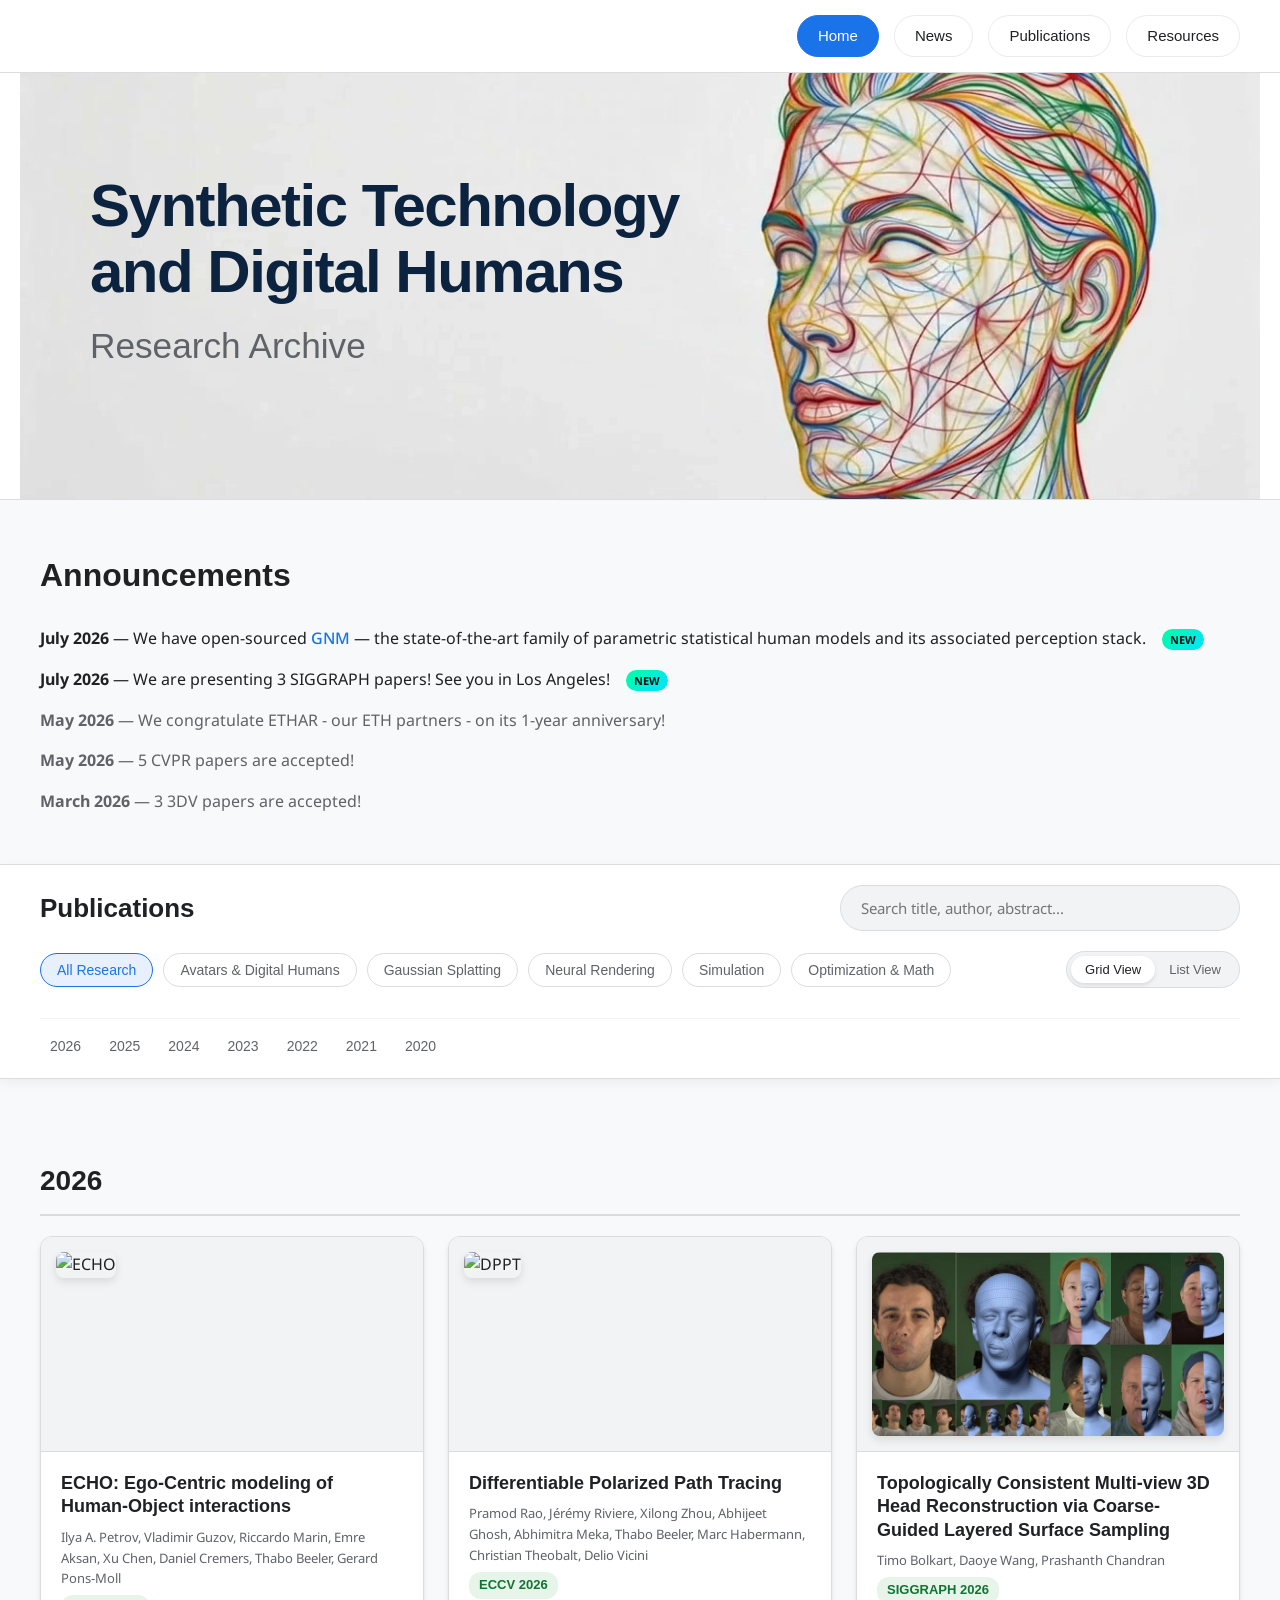
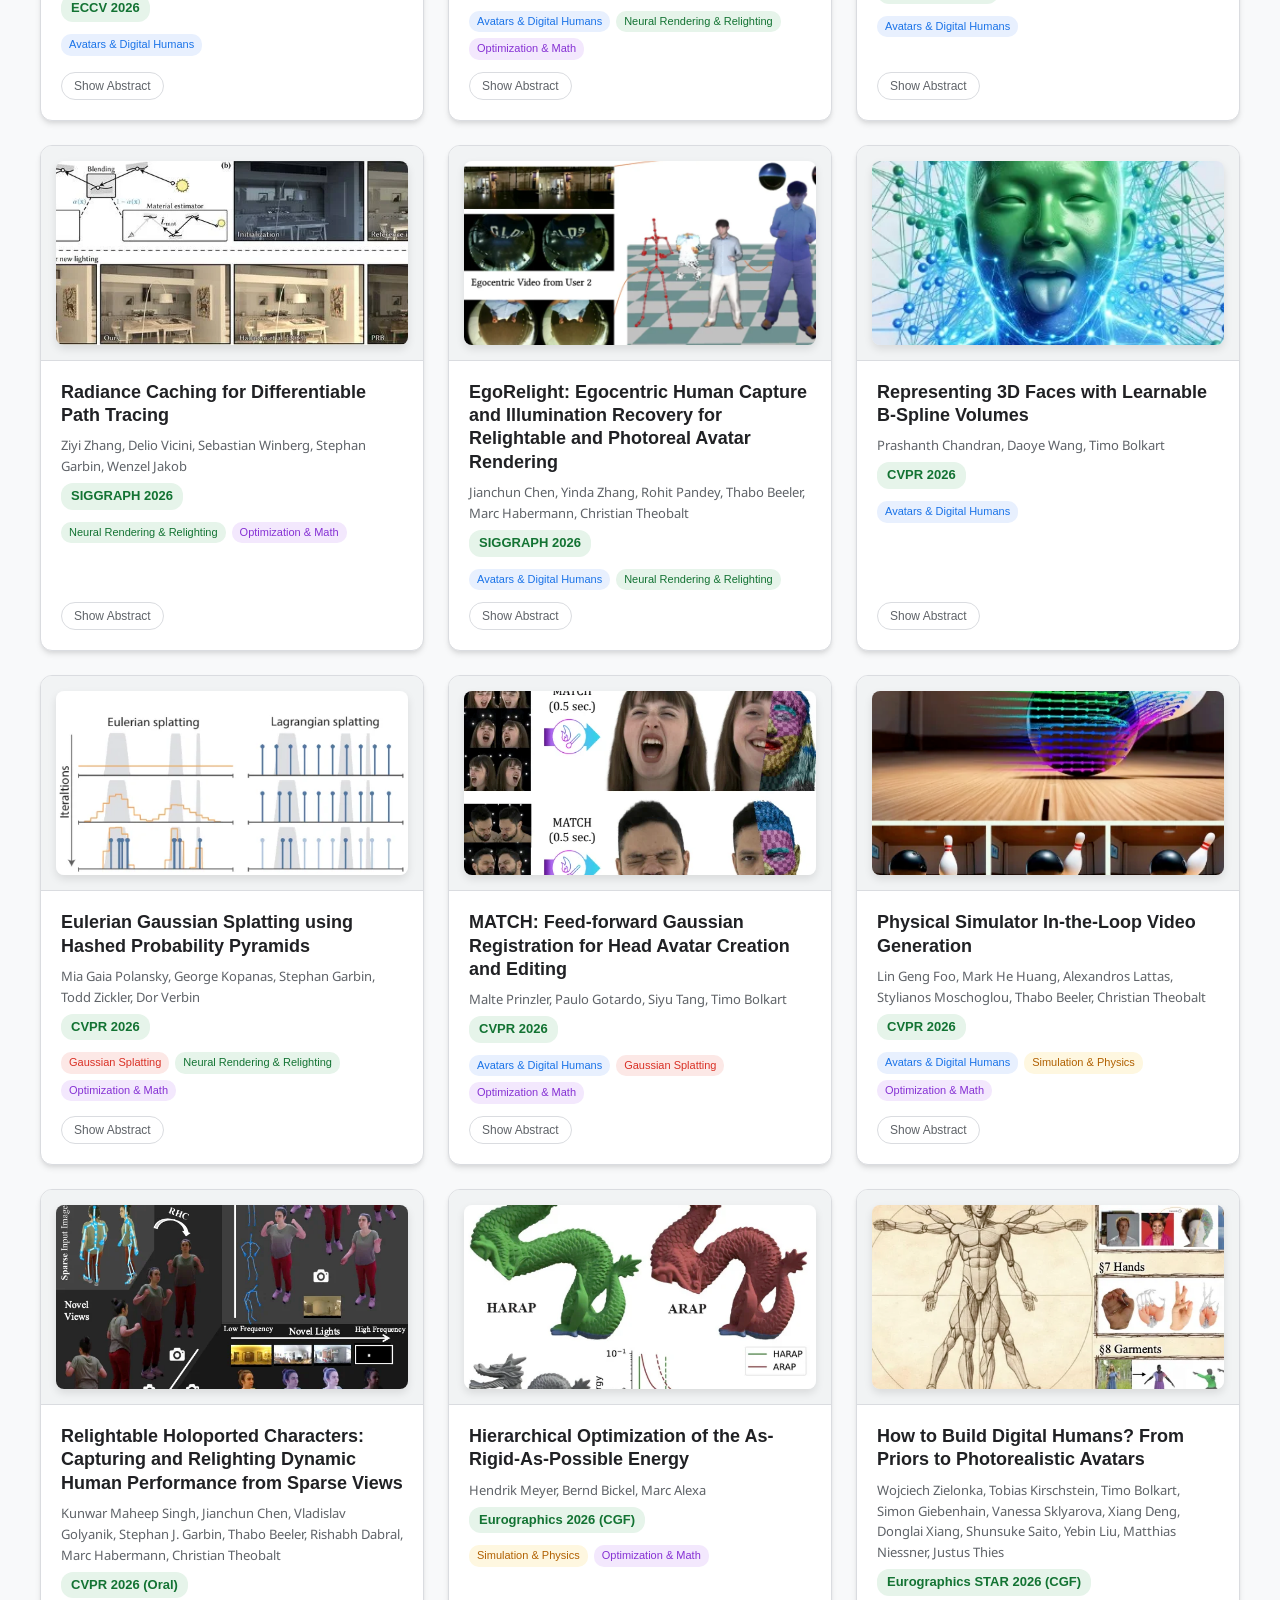
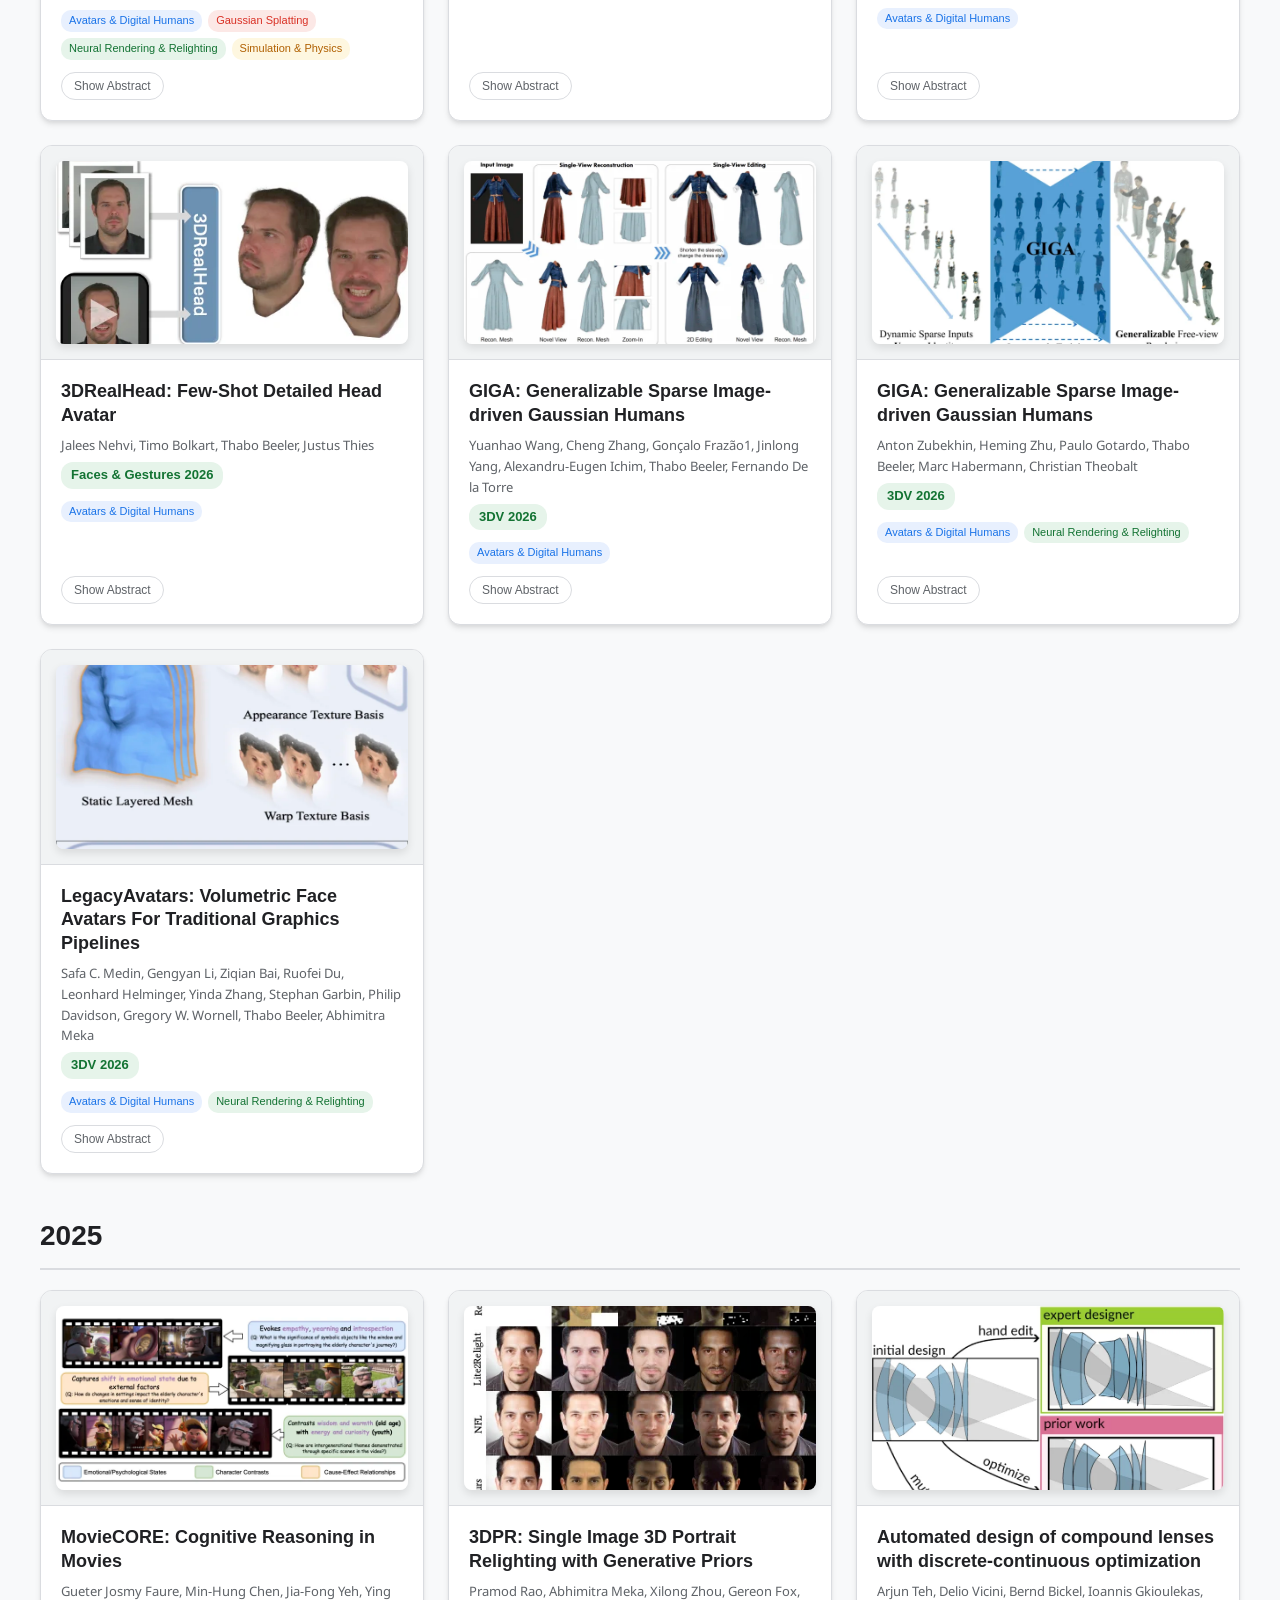
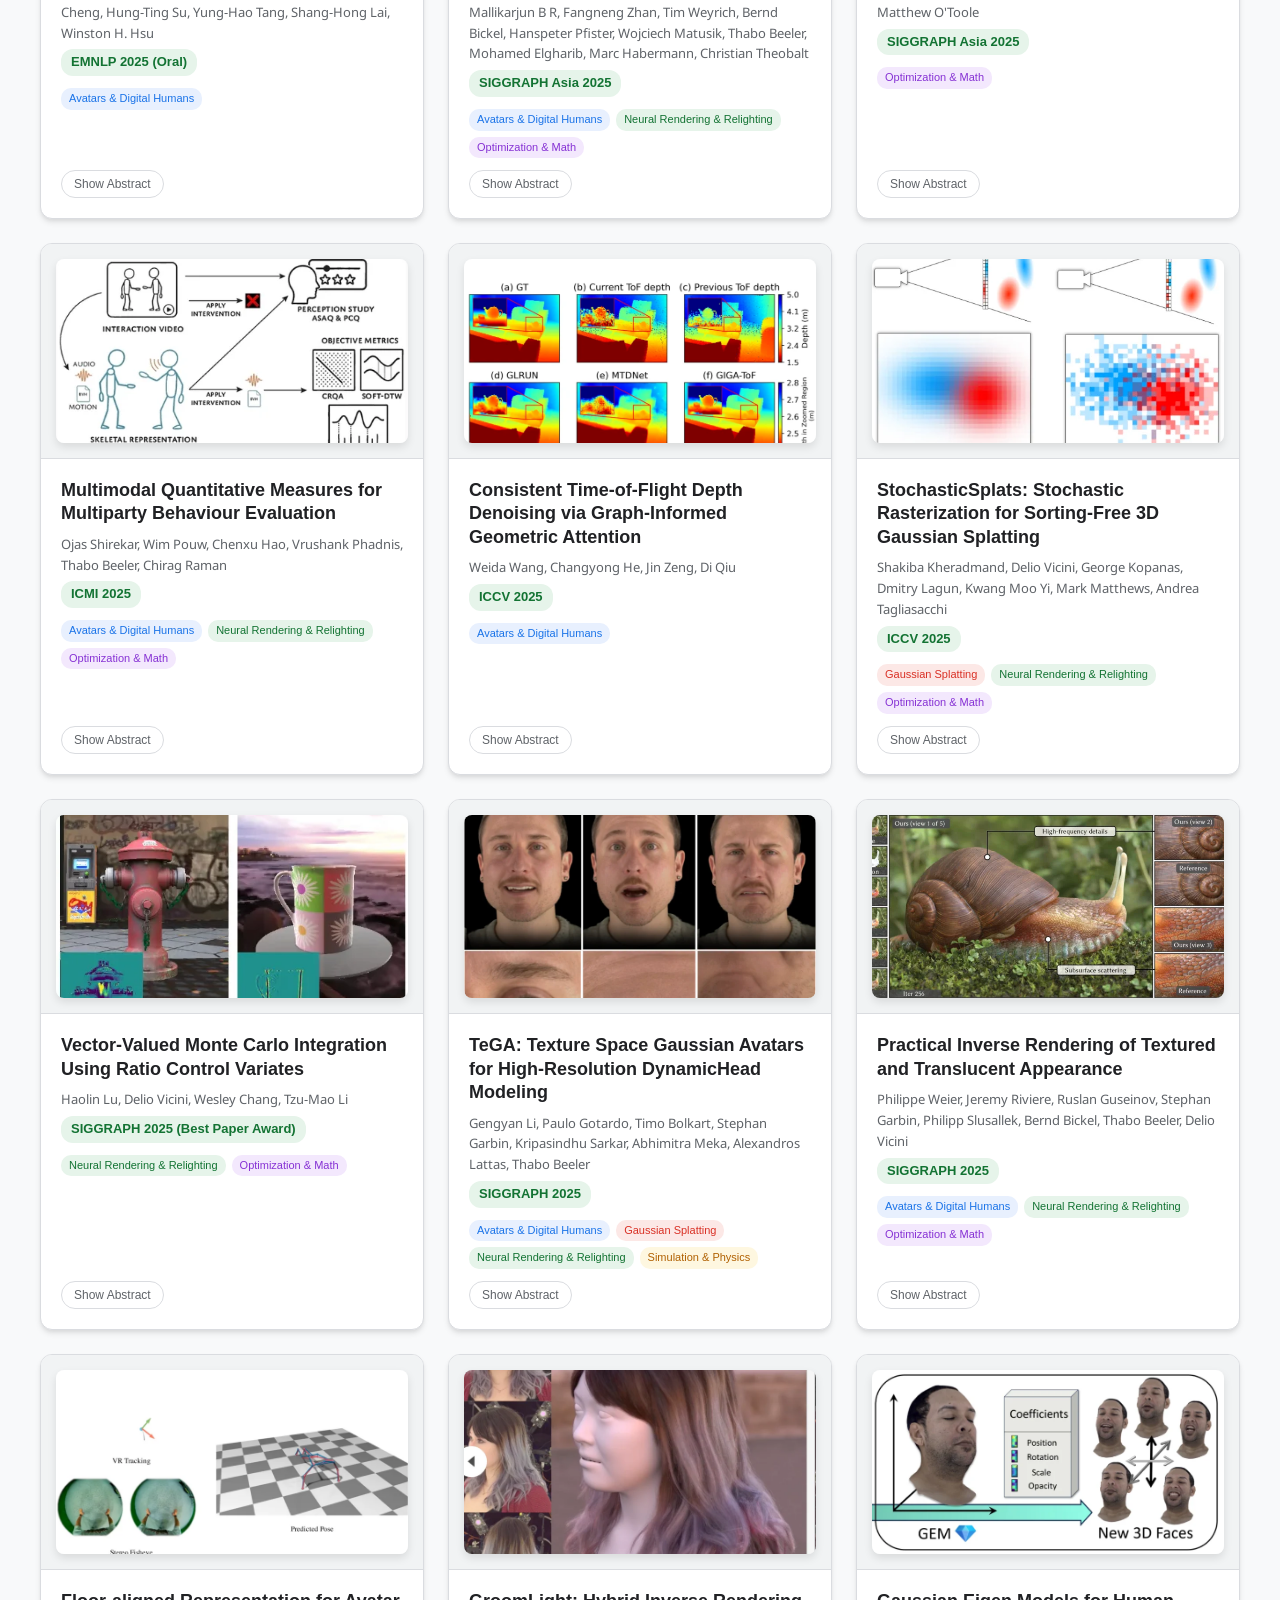
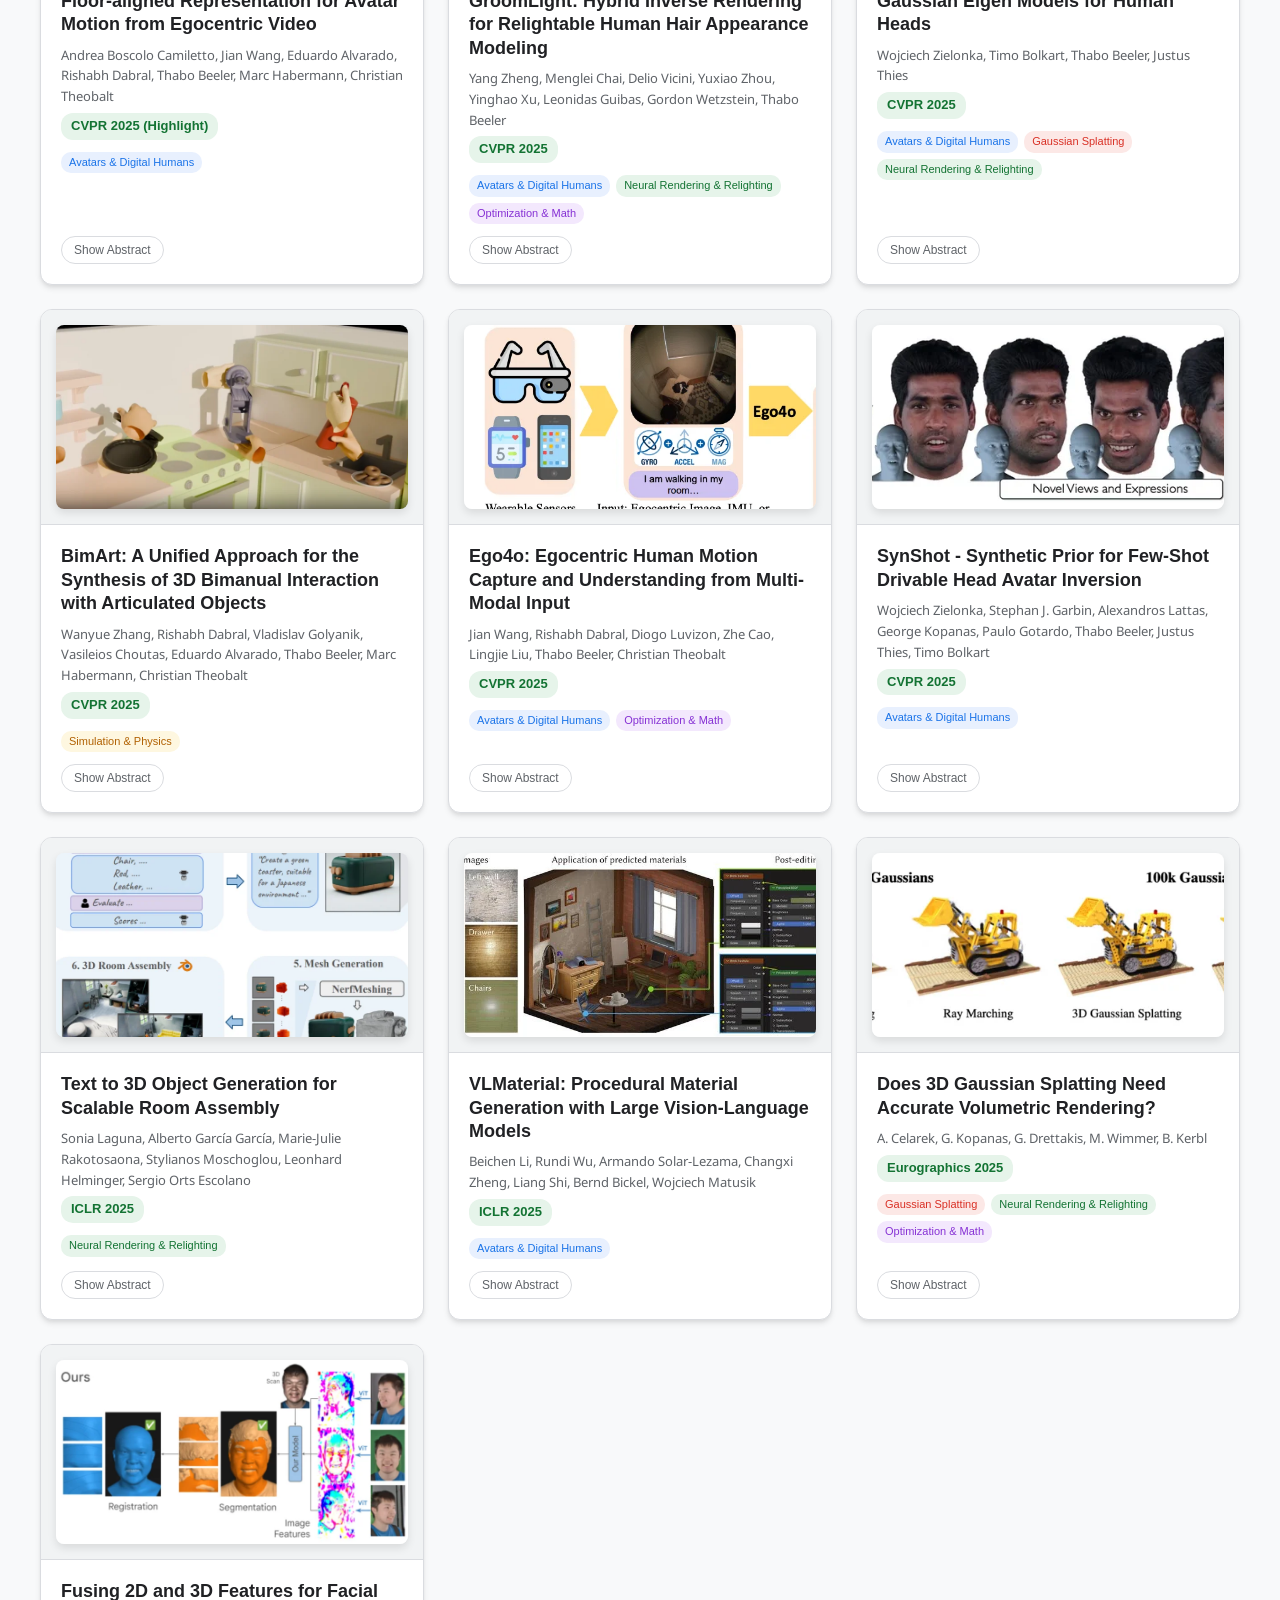
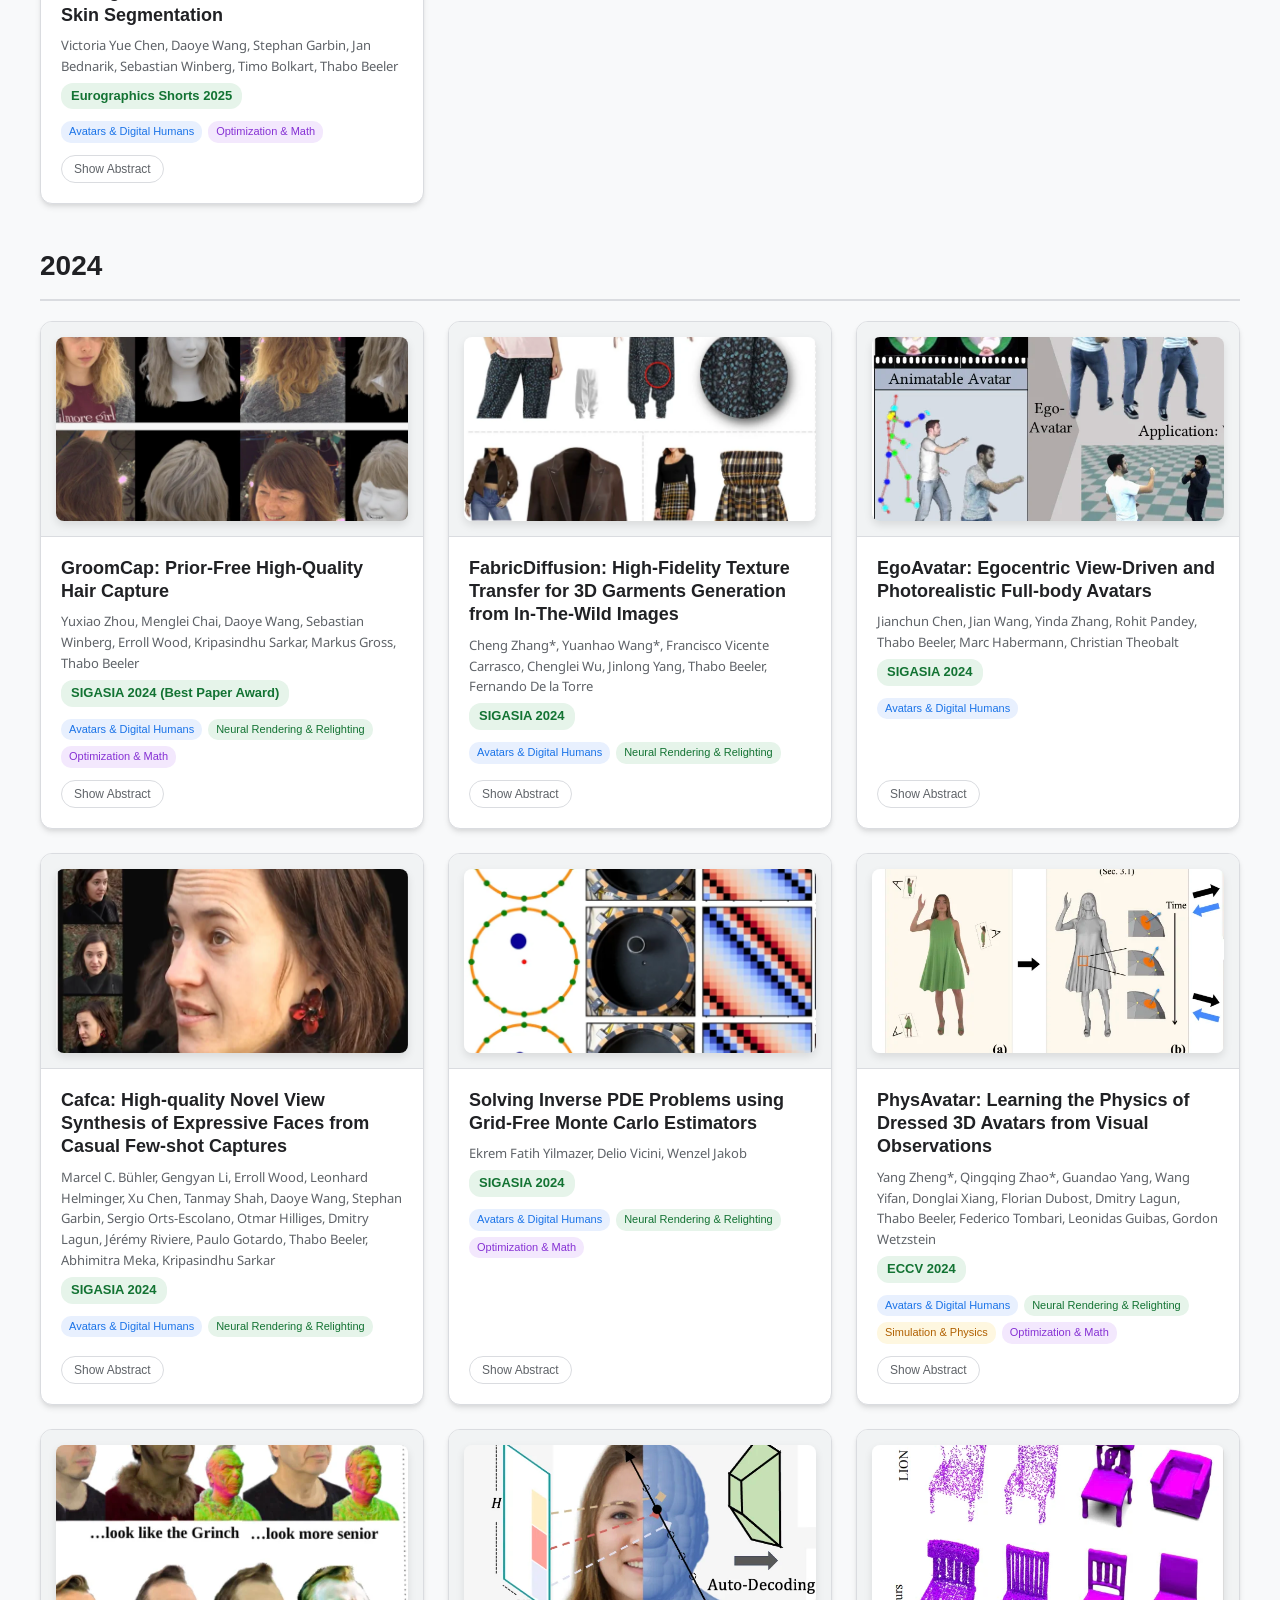
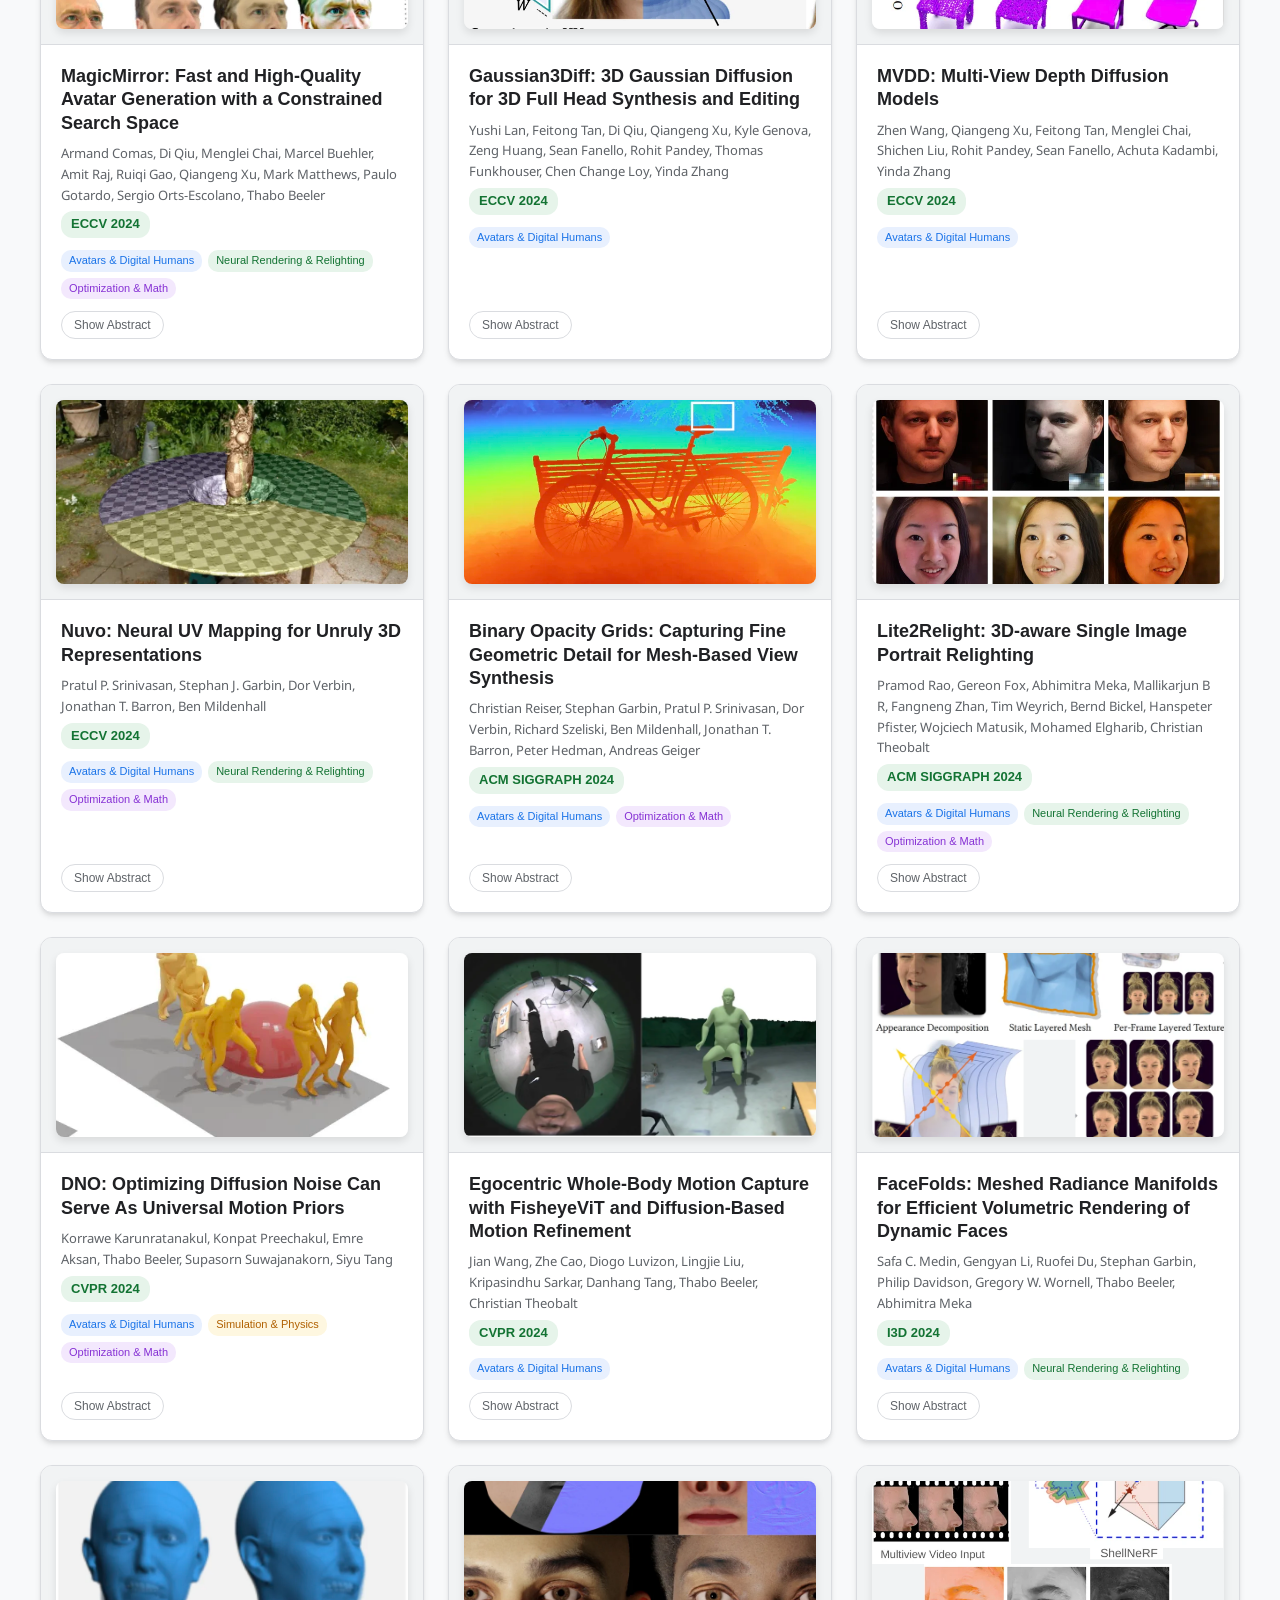
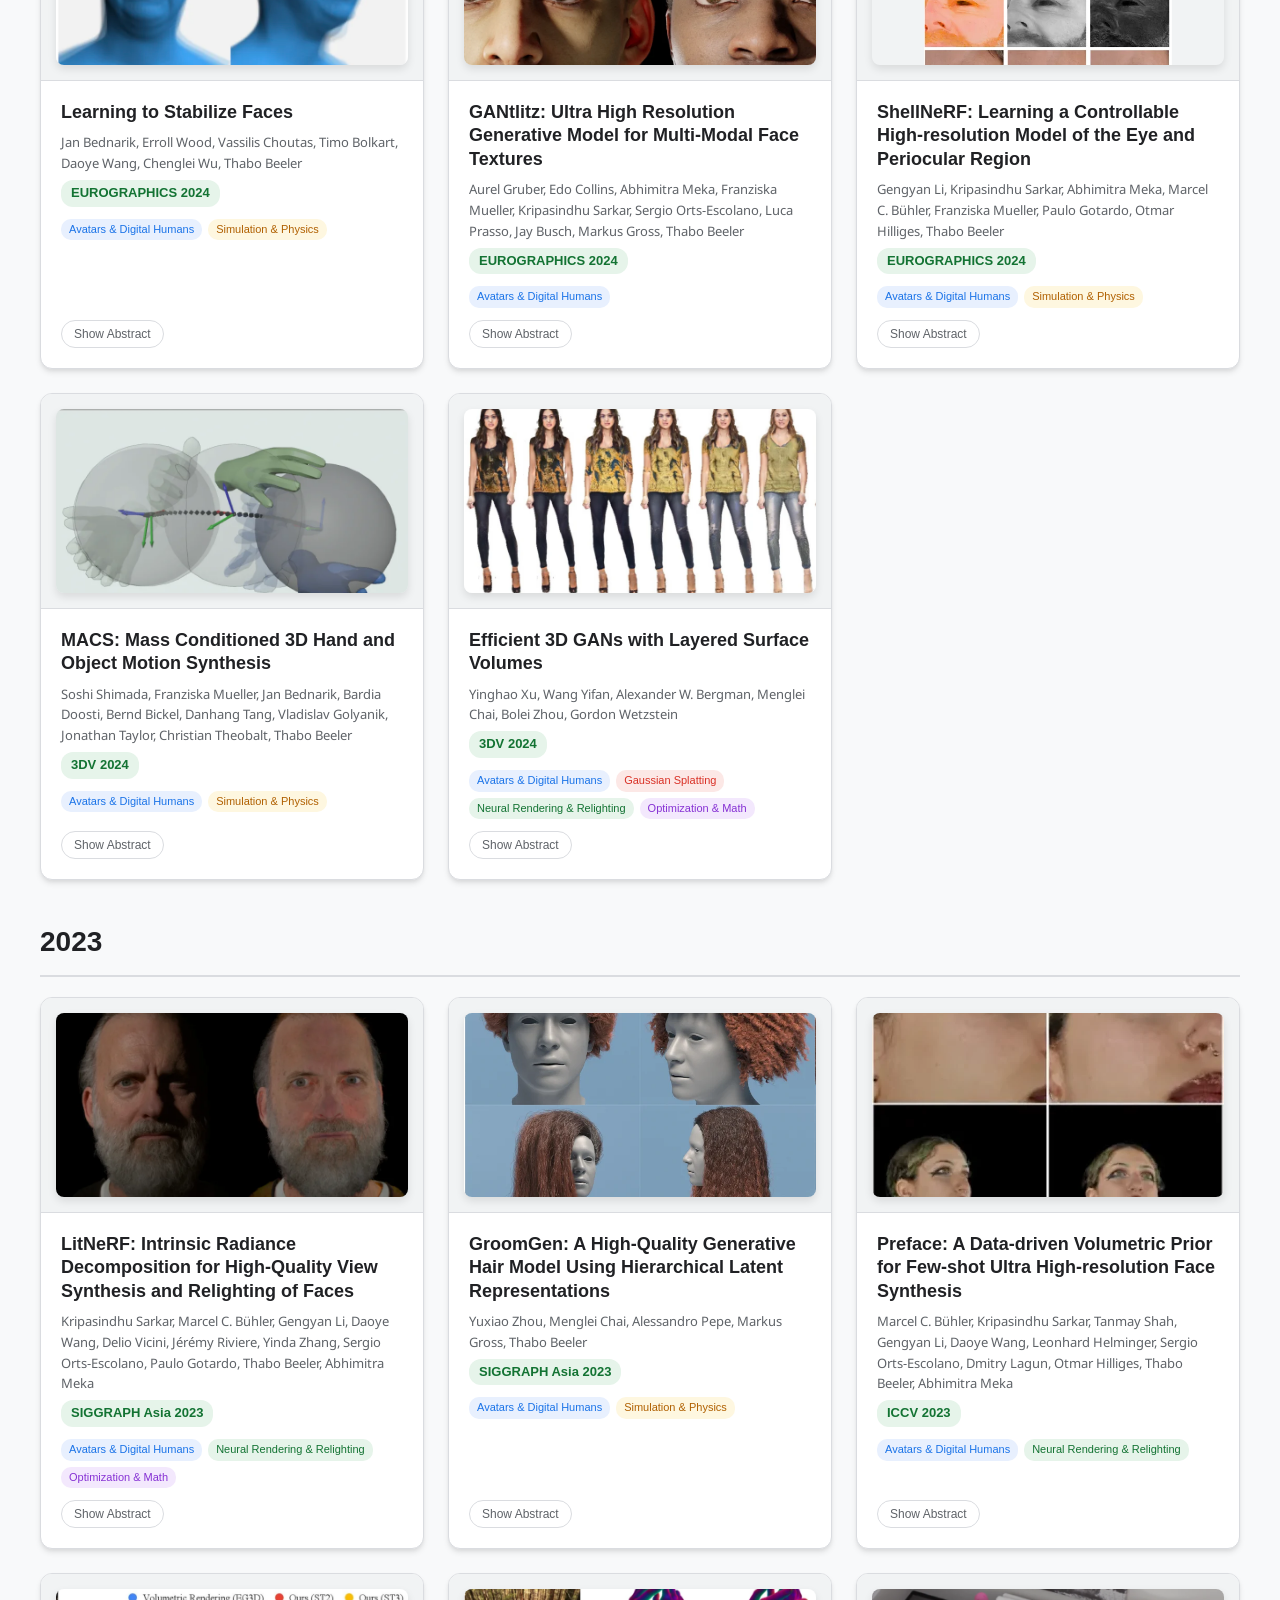
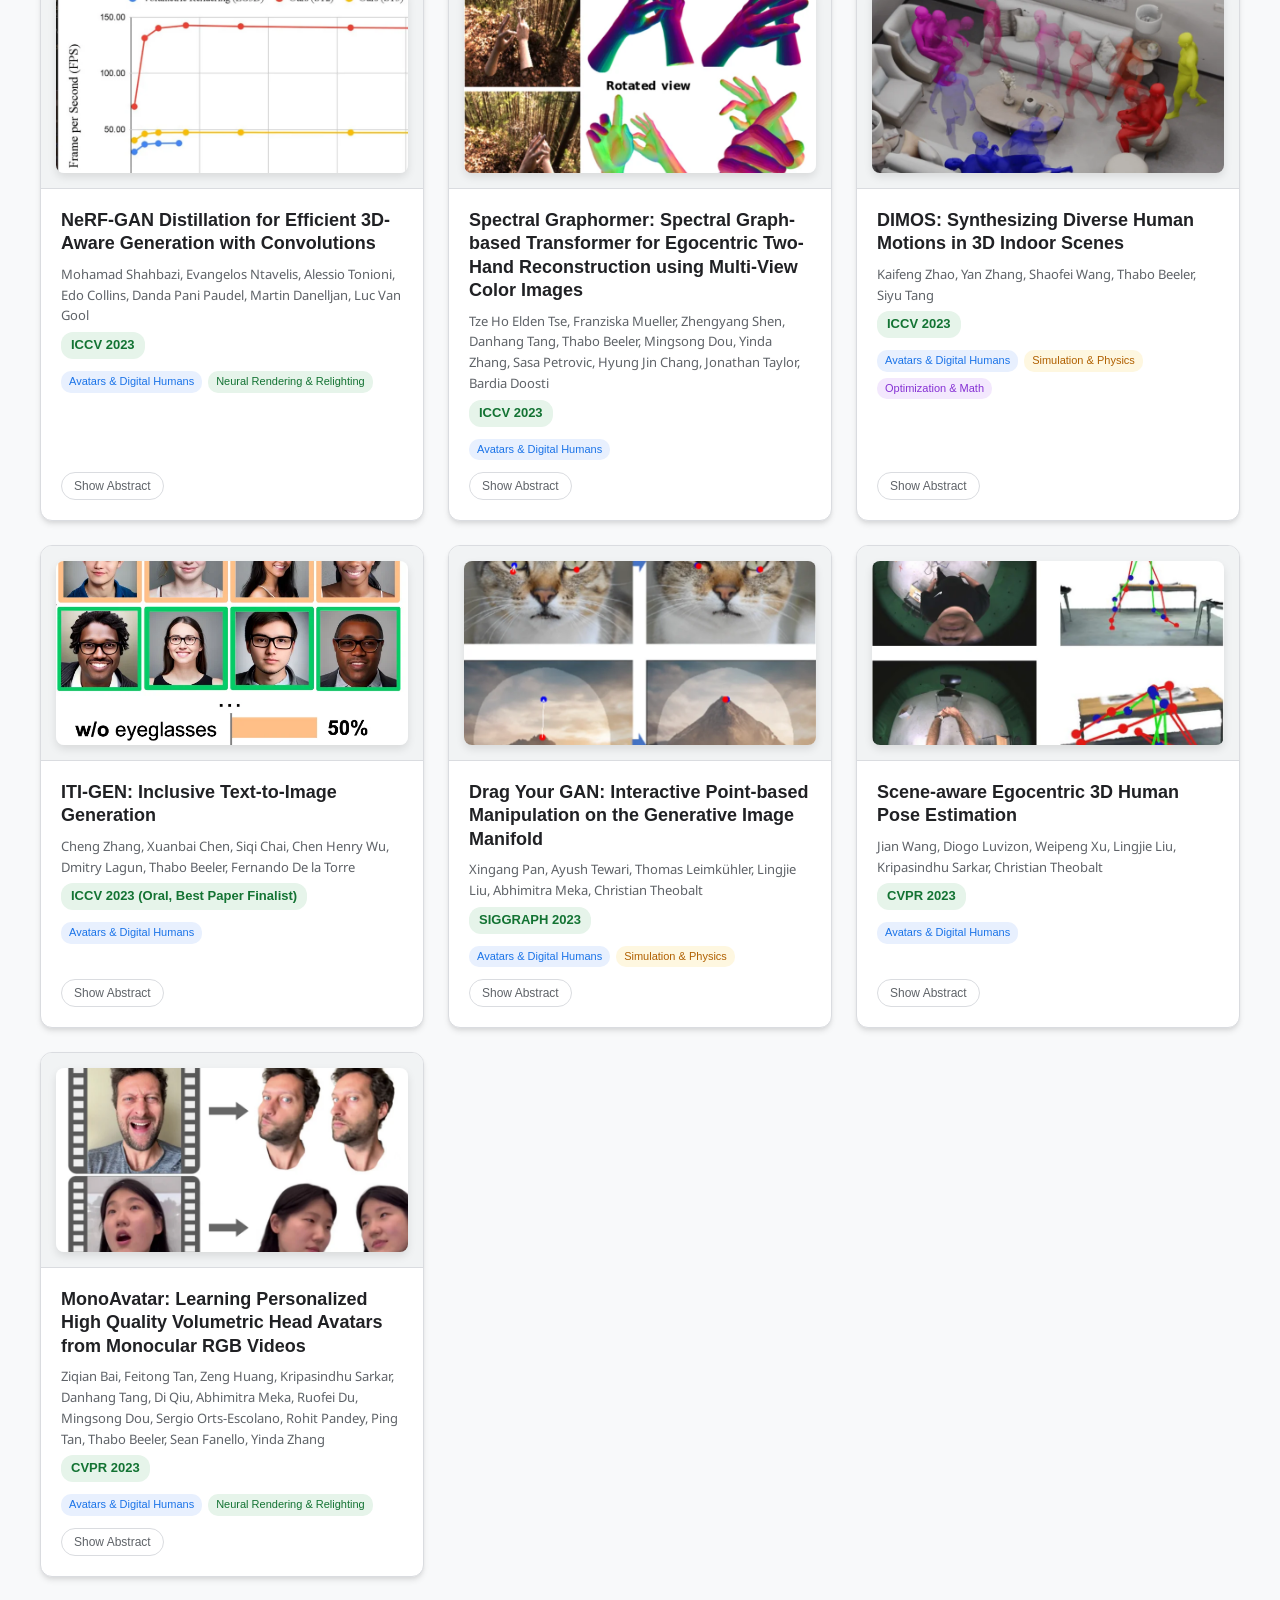
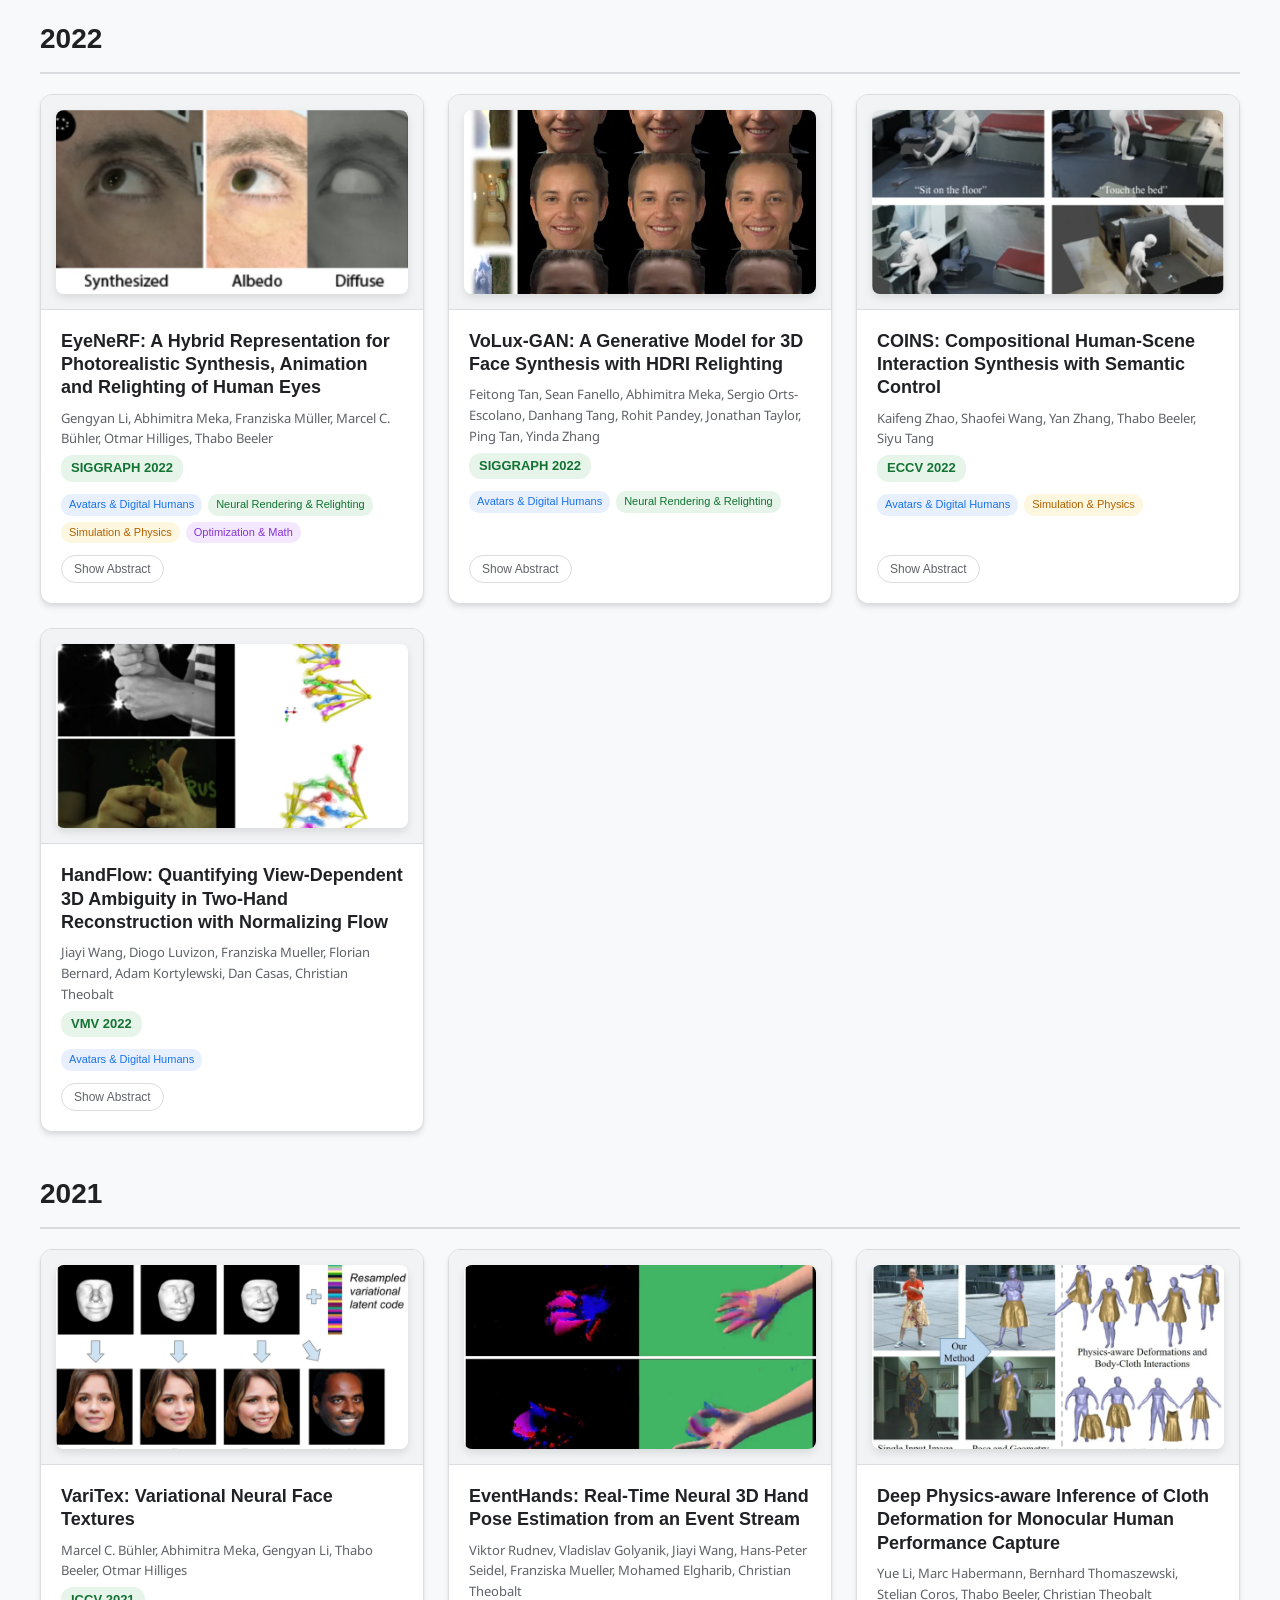
==== commit d74d69d6: "Update index.html" ====
--- a/index.html
+++ b/index.html
@@ -97,7 +97,43 @@
 <h2 class="year_title">2026</h2>
     <ul class="publications">
 
-	 
+<!--  Entry -->	
+      <li class="publication_entry">
+        <div class="publication" onclick="location.href='https://ptrvilya.github.io/echo/';" style="cursor: pointer;">
+          <div class="publication_image">
+            <img src="./images/2026_ECHO.png" alt="ECHO" />
+          </div>
+          <div class="publication_content">
+            <h2 class="publication_title">
+ECHO: Ego-Centric modeling of Human-Object interactions
+            </h2><div class="publication_authors">
+Ilya A. Petrov, Vladimir Guzov, Riccardo Marin, Emre Aksan, Xu Chen, Daniel Cremers, Thabo Beeler, Gerard Pons-Moll
+           </div><div class="publication_venue">
+ECCV 2026
+            </div><div class="publication_abstract">
+Modeling human-object interactions (HOI) from an egocentric perspective is a critical yet challenging task, particularly when relying on sparse signals from wearable devices like smart glasses and watches. We present ECHO, the first unified framework to jointly recover human pose, object motion, and contact dynamics solely from head and wrist tracking. To tackle the underconstrained nature of this problem, we introduce a novel tri-variate diffusion process with independent noise schedules that models the mutual dependencies between the human, object, and interaction modalities. This formulation allows ECHO to operate with flexible input configurations, making it robust to intermittent tracking and capable of leveraging partial observations. Crucially, it enables training on a combination of large-scale human motion datasets and smaller HOI collections, learning strong priors while capturing interaction nuances. Furthermore, we employ a smooth inpainting inference mechanism that enables the generation of temporally consistent interactions for arbitrarily long sequences. Extensive evaluations demonstrate that ECHO achieves state-of-the-art performance, significantly outperforming existing methods lacking such flexibility.			</div>
+        </div>
+      </li>
+<!-- END Entry -->	
+
+<!--  Entry -->	
+      <li class="publication_entry">
+        <div class="publication" onclick="location.href='https://vcai.mpi-inf.mpg.de/projects/DPPT/';" style="cursor: pointer;">
+          <div class="publication_image">
+            <img src="./images/2026_DPPT.png" alt="DPPT" />
+          </div>
+          <div class="publication_content">
+            <h2 class="publication_title">
+Differentiable Polarized Path Tracing
+            </h2><div class="publication_authors">
+Pramod Rao, Jérémy Riviere, Xilong Zhou, Abhijeet Ghosh, Abhimitra Meka, Thabo Beeler, Marc Habermann, Christian Theobalt, Delio Vicini
+           </div><div class="publication_venue">
+ECCV 2026
+            </div><div class="publication_abstract">
+Differentiable Polarized Path Tracing makes polarized inverse rendering practical. Polarization reveals surface and material cues that intensity images discard, but standard path replay becomes unstable when polarized light transport requires inverting rank-deficient Mueller matrices. DPPT avoids this inversion by caching suffix radiance along each path, enabling stable reverse-mode gradients with much lower memory than conventional automatic differentiation.			</div>
+        </div>
+      </li>
+<!-- END Entry -->
 
 <!--  Entry -->	
       <li class="publication_entry">
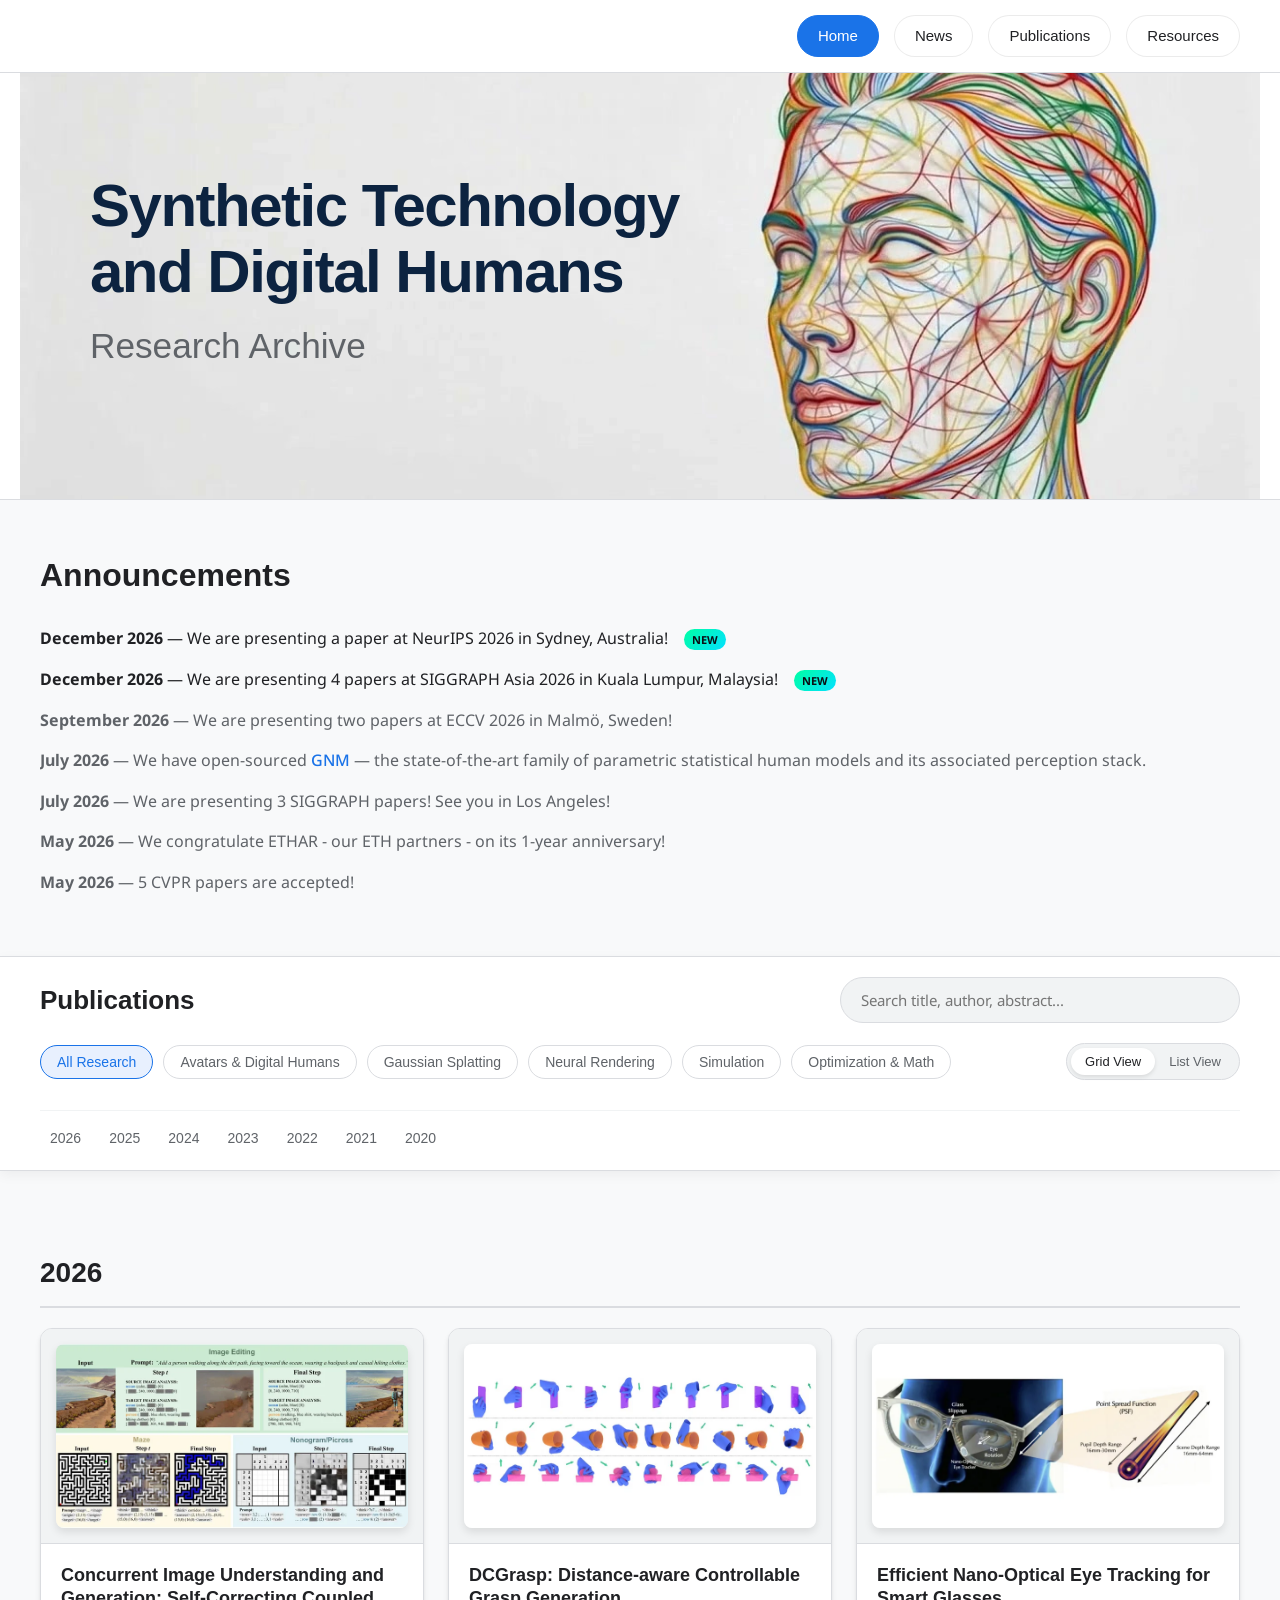
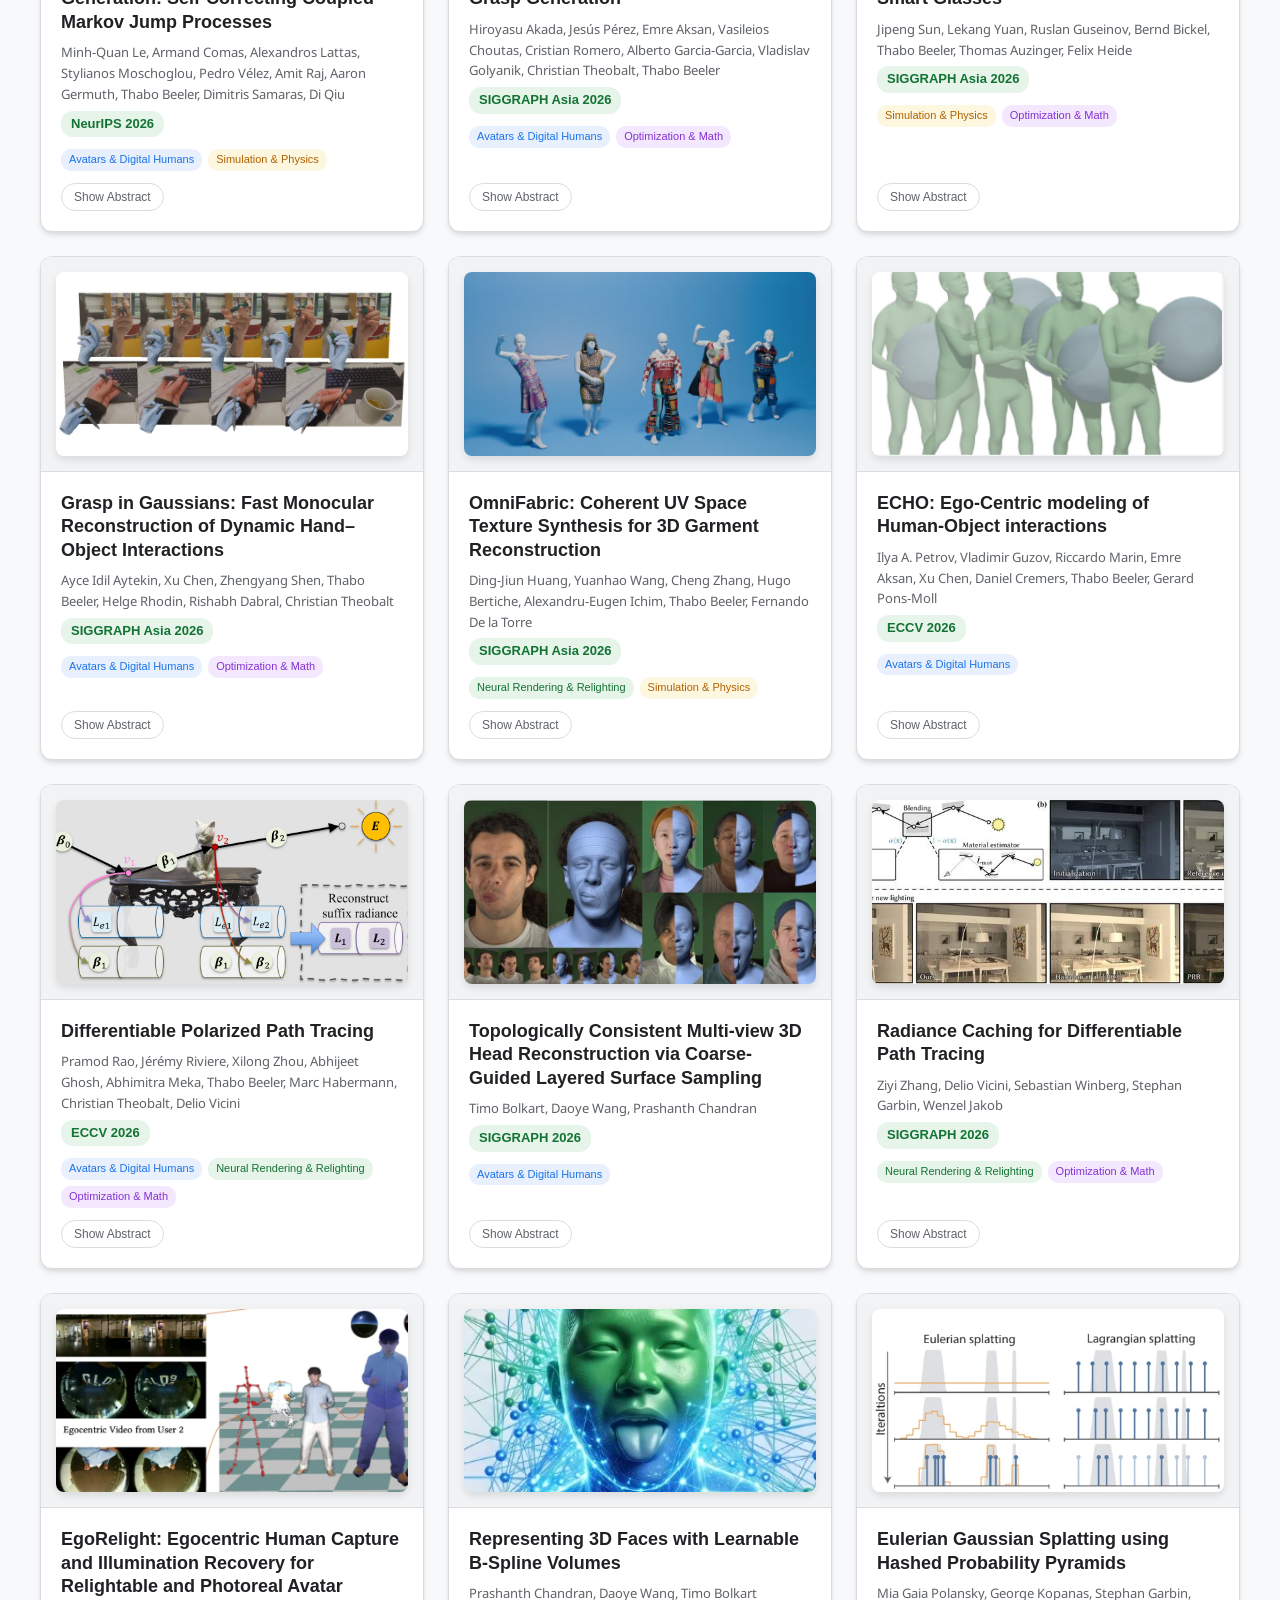
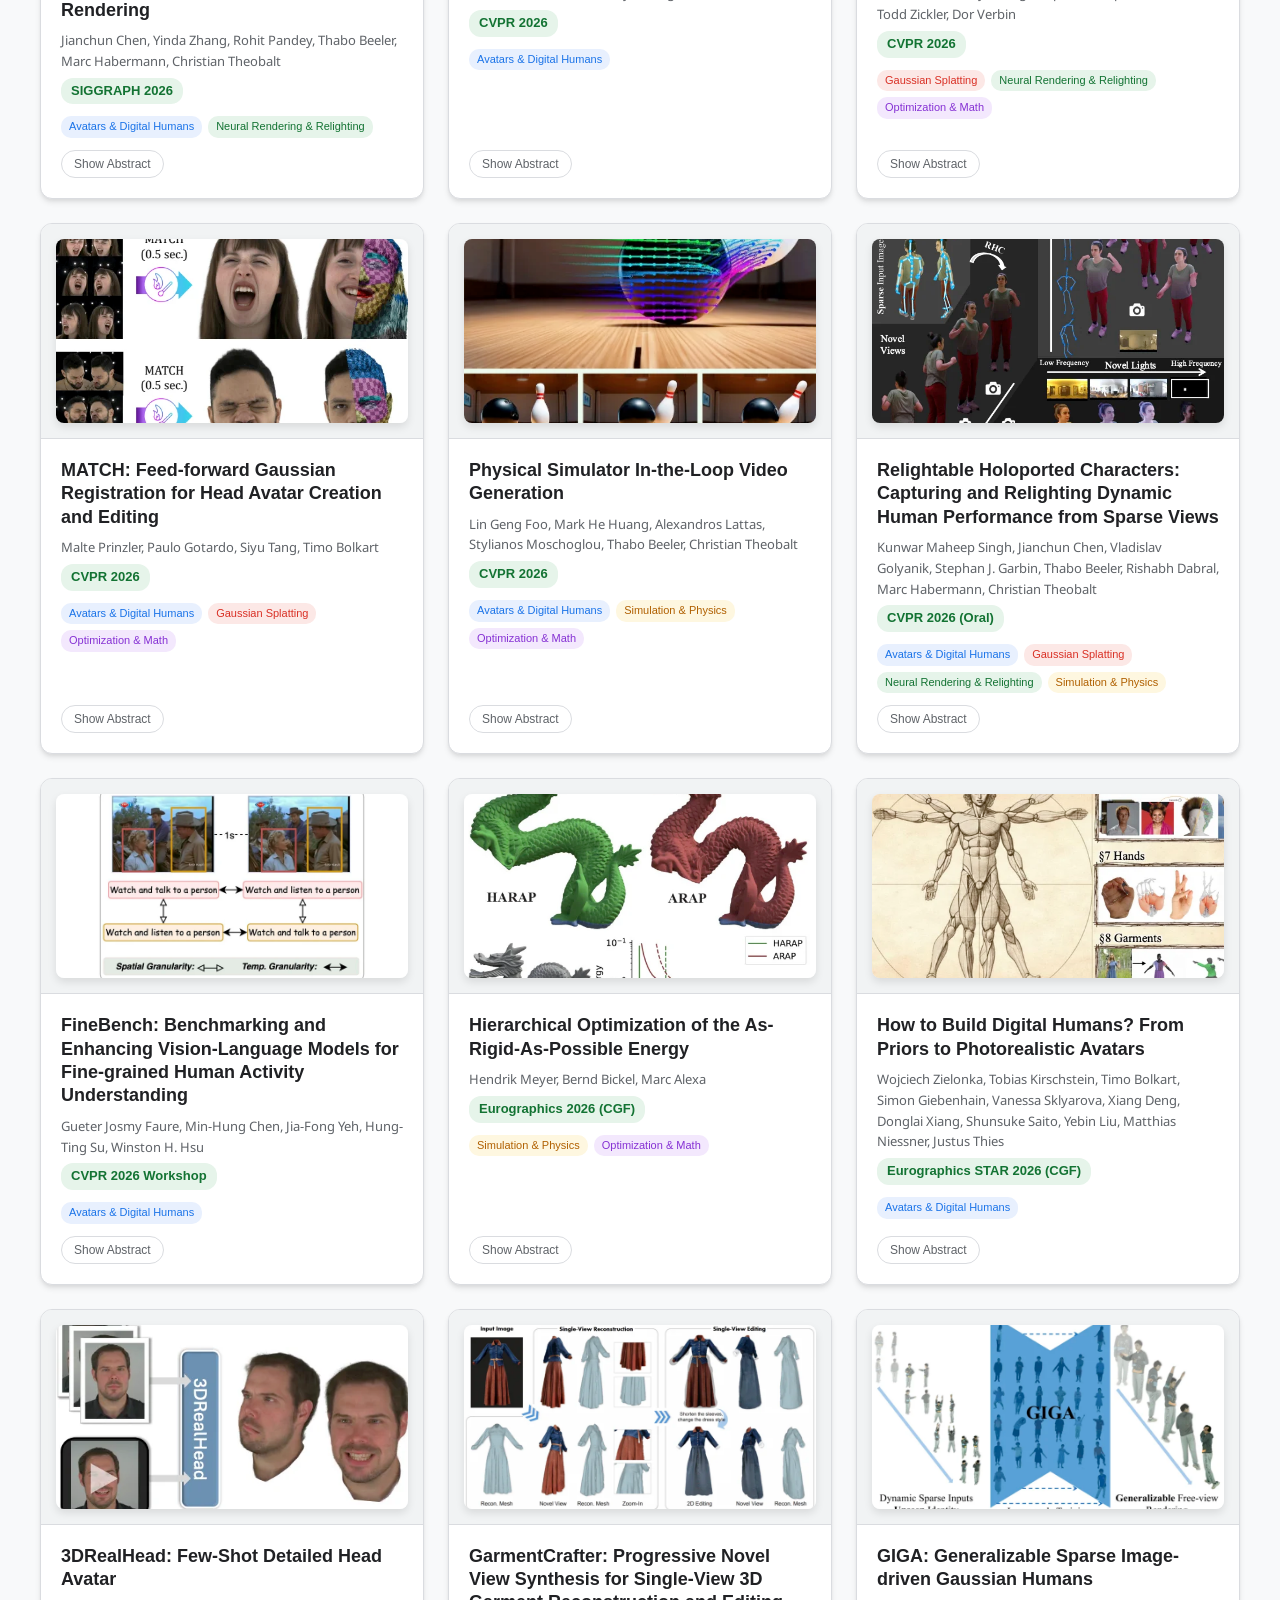
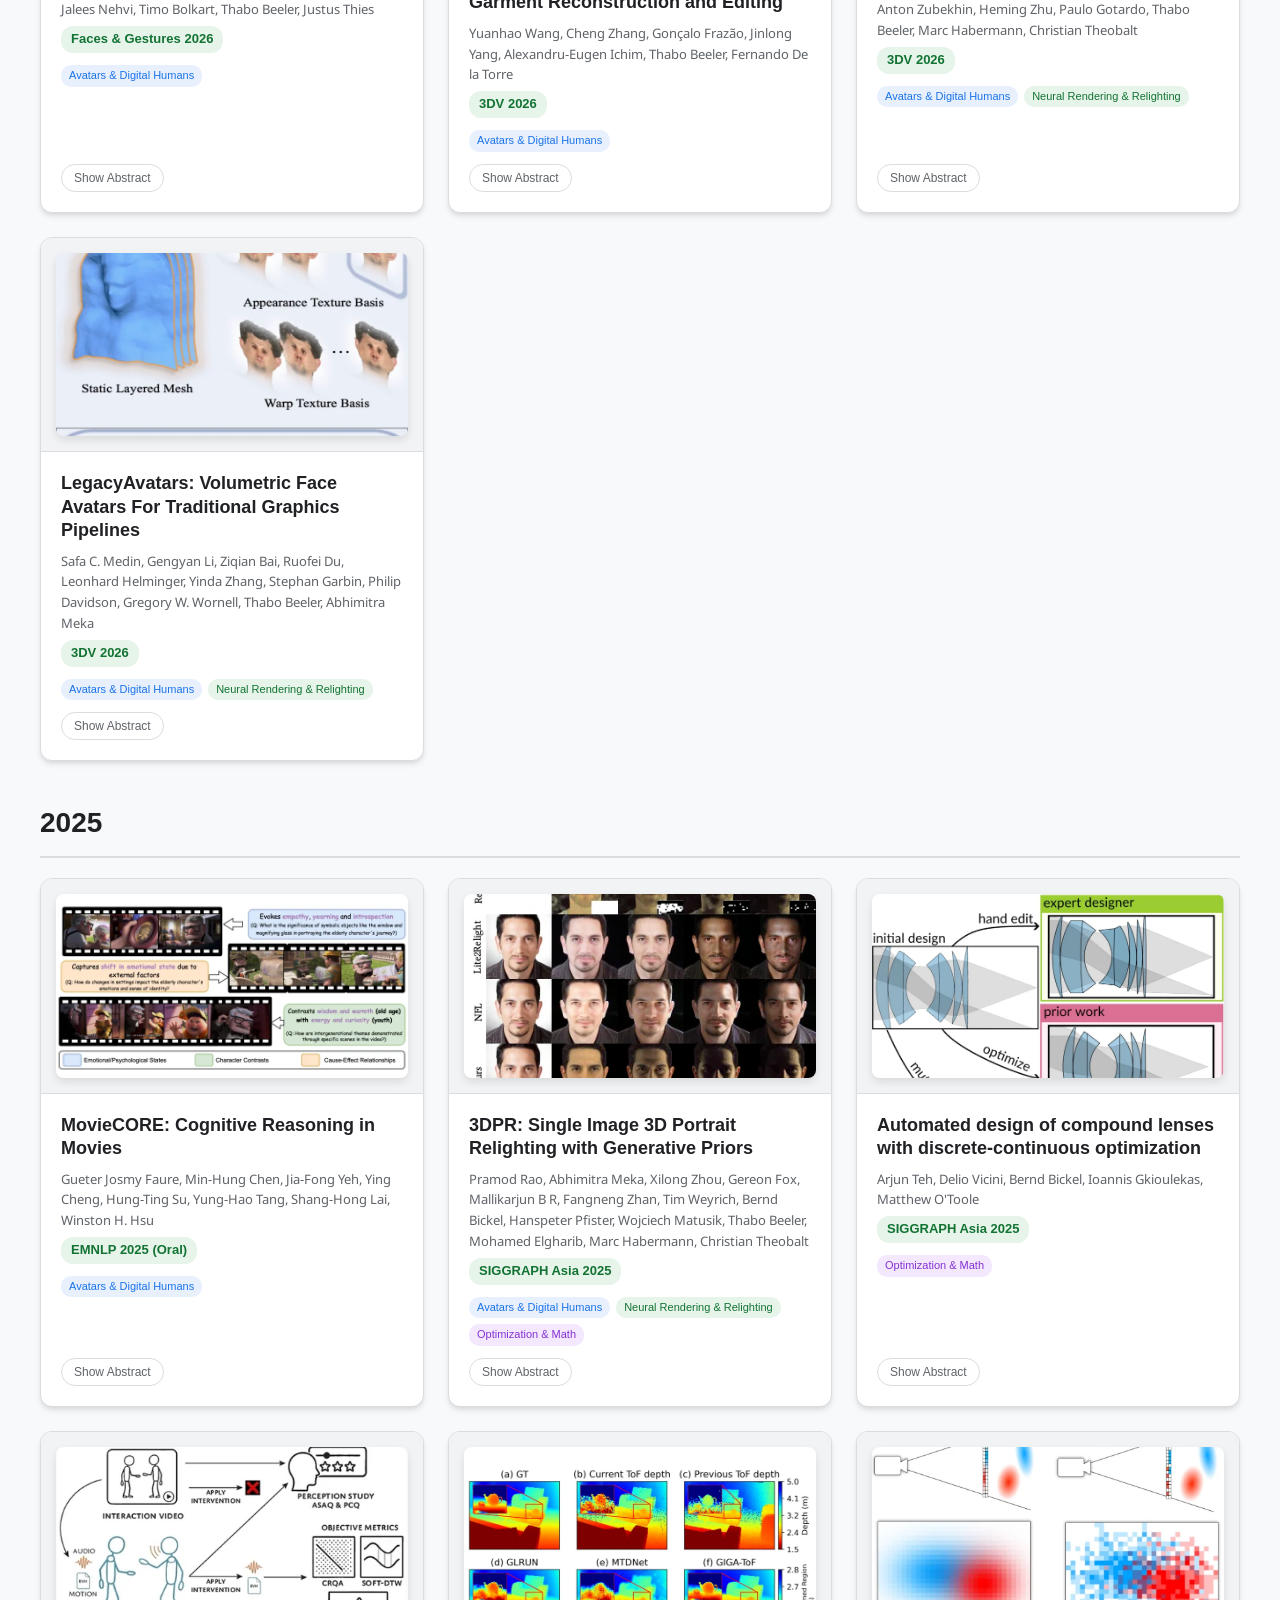
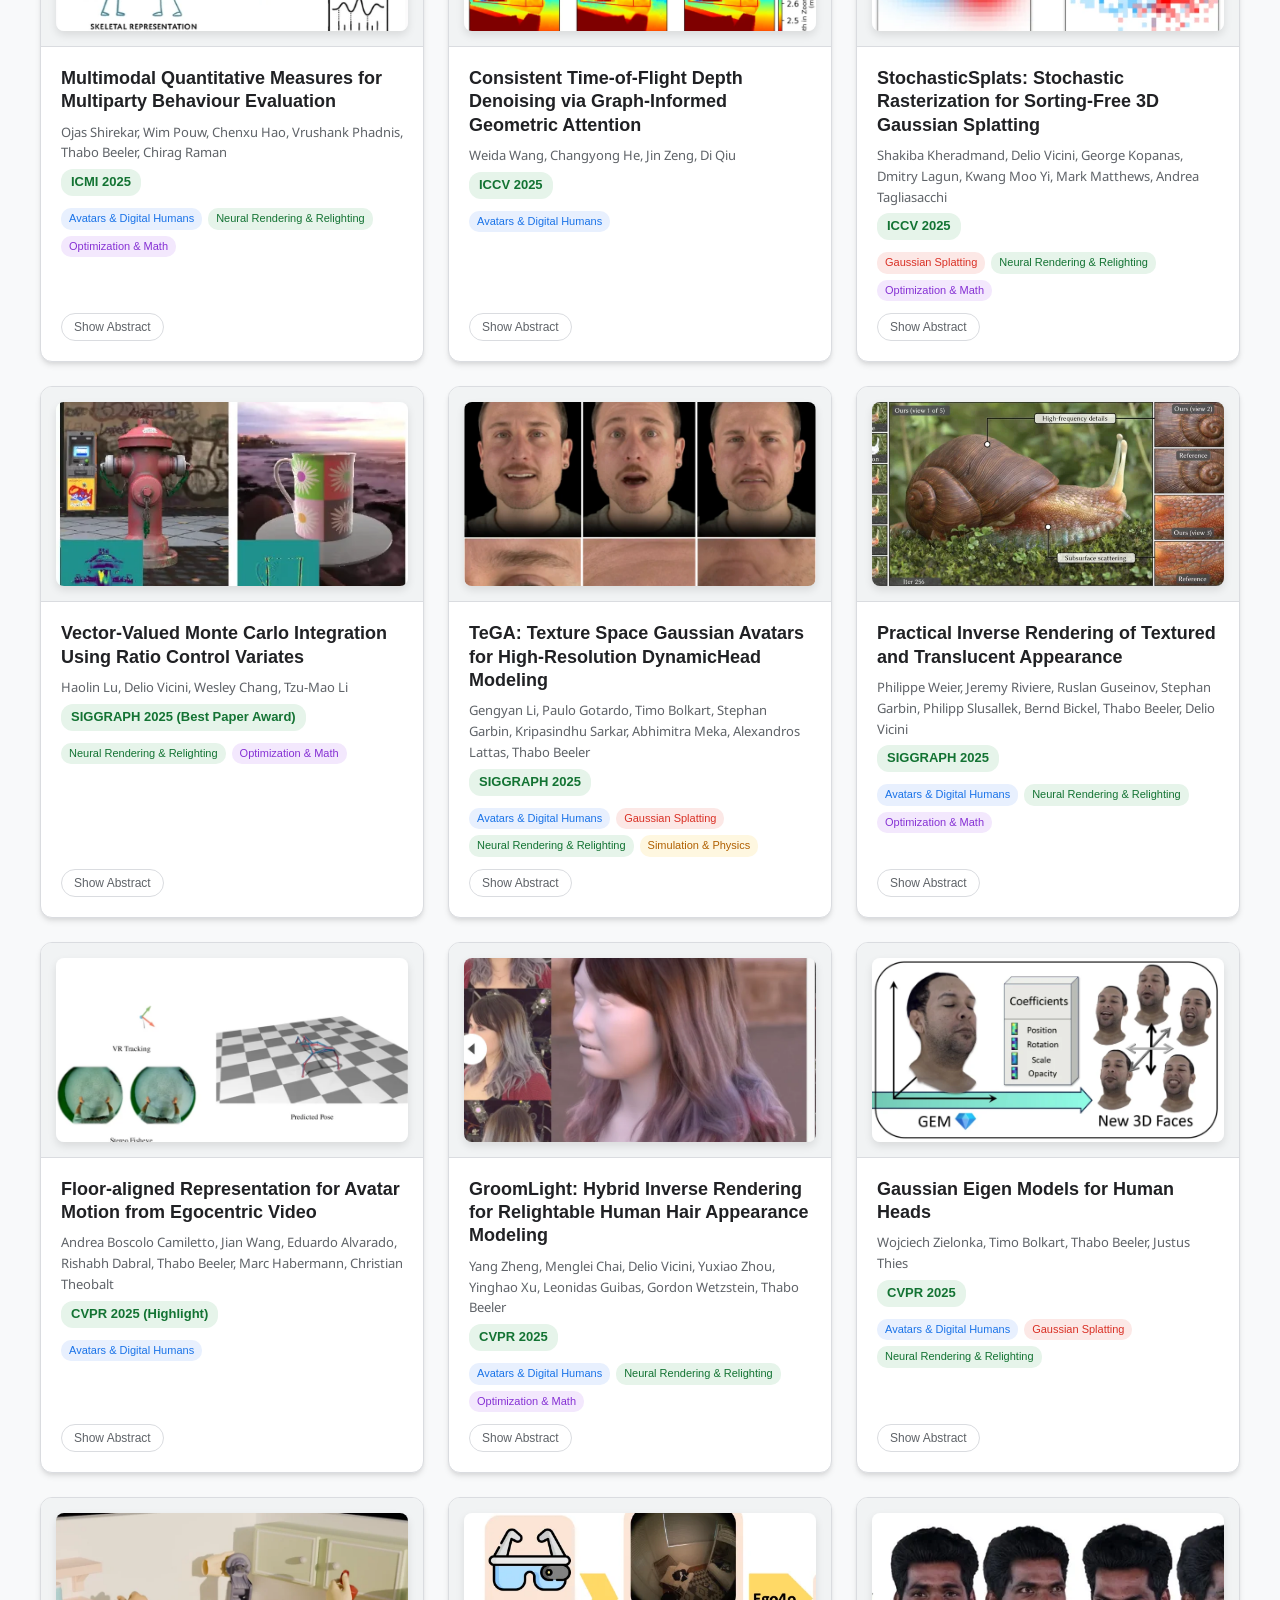
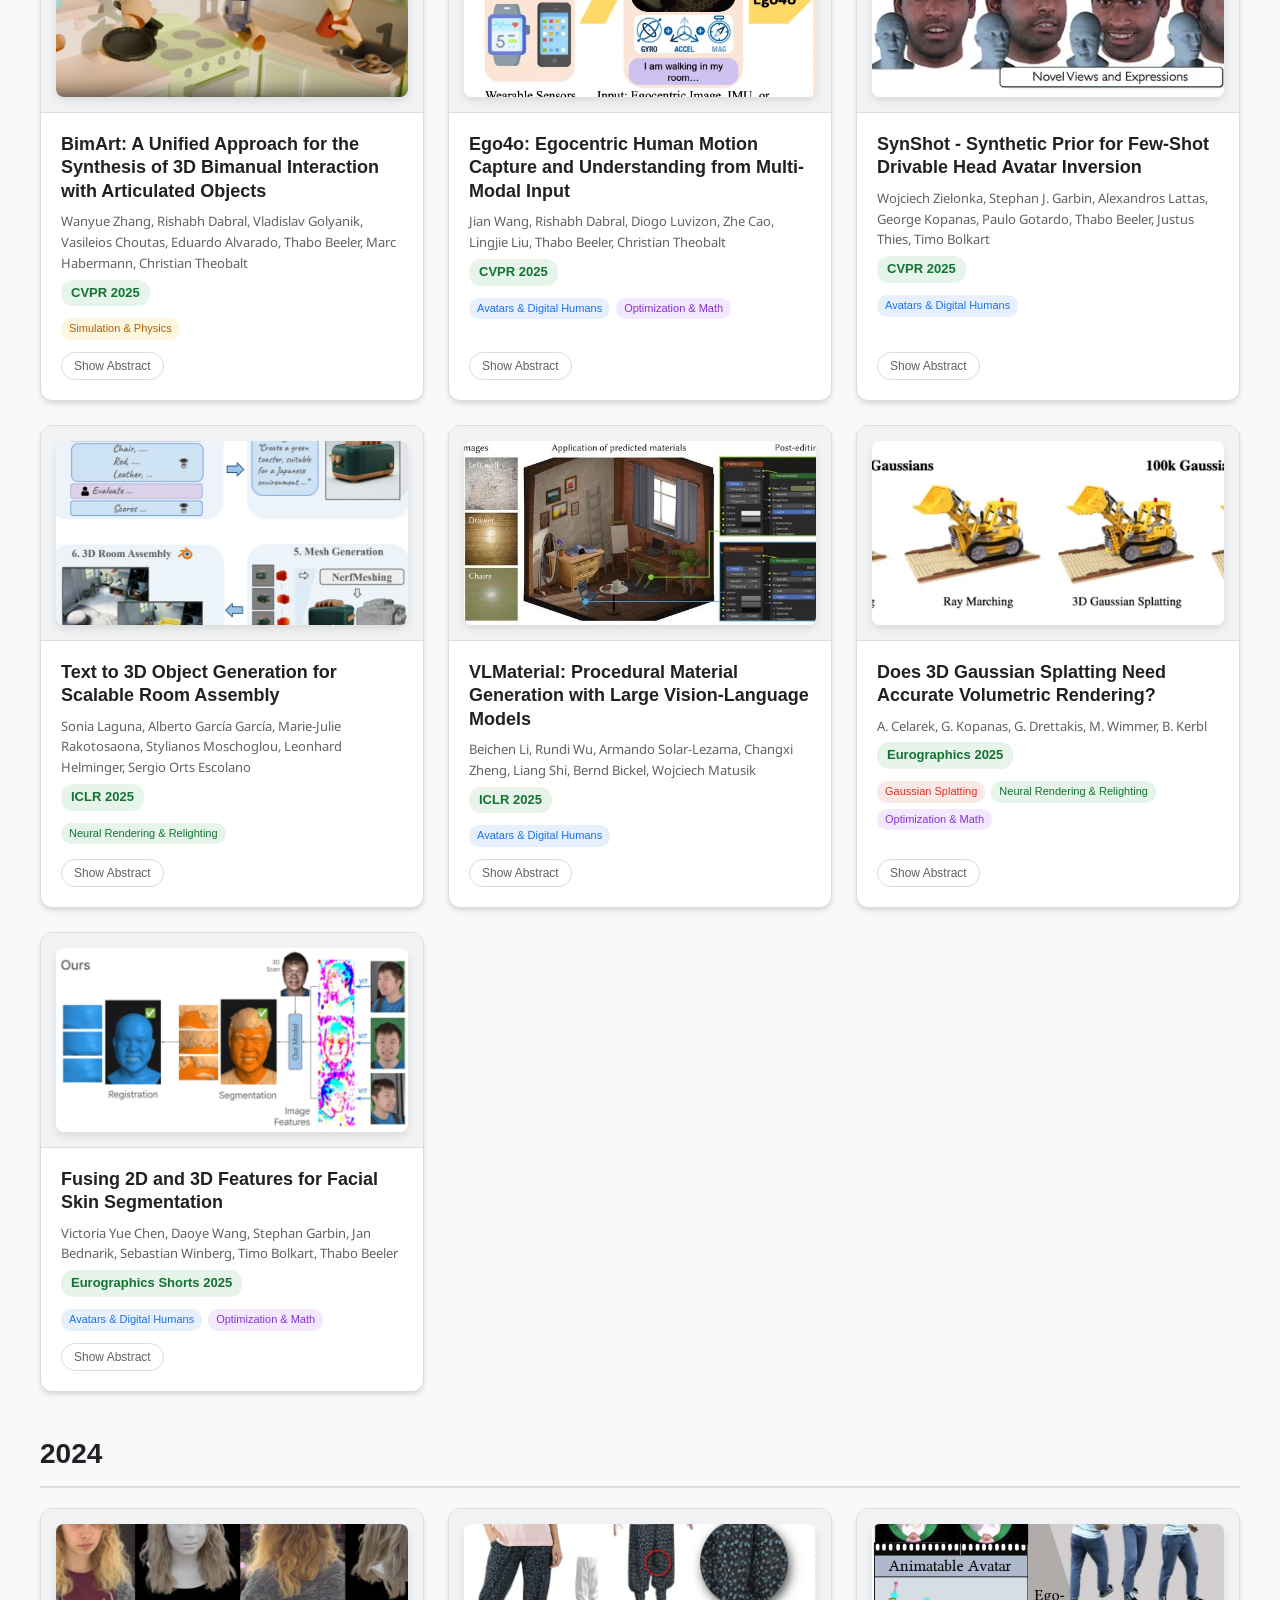
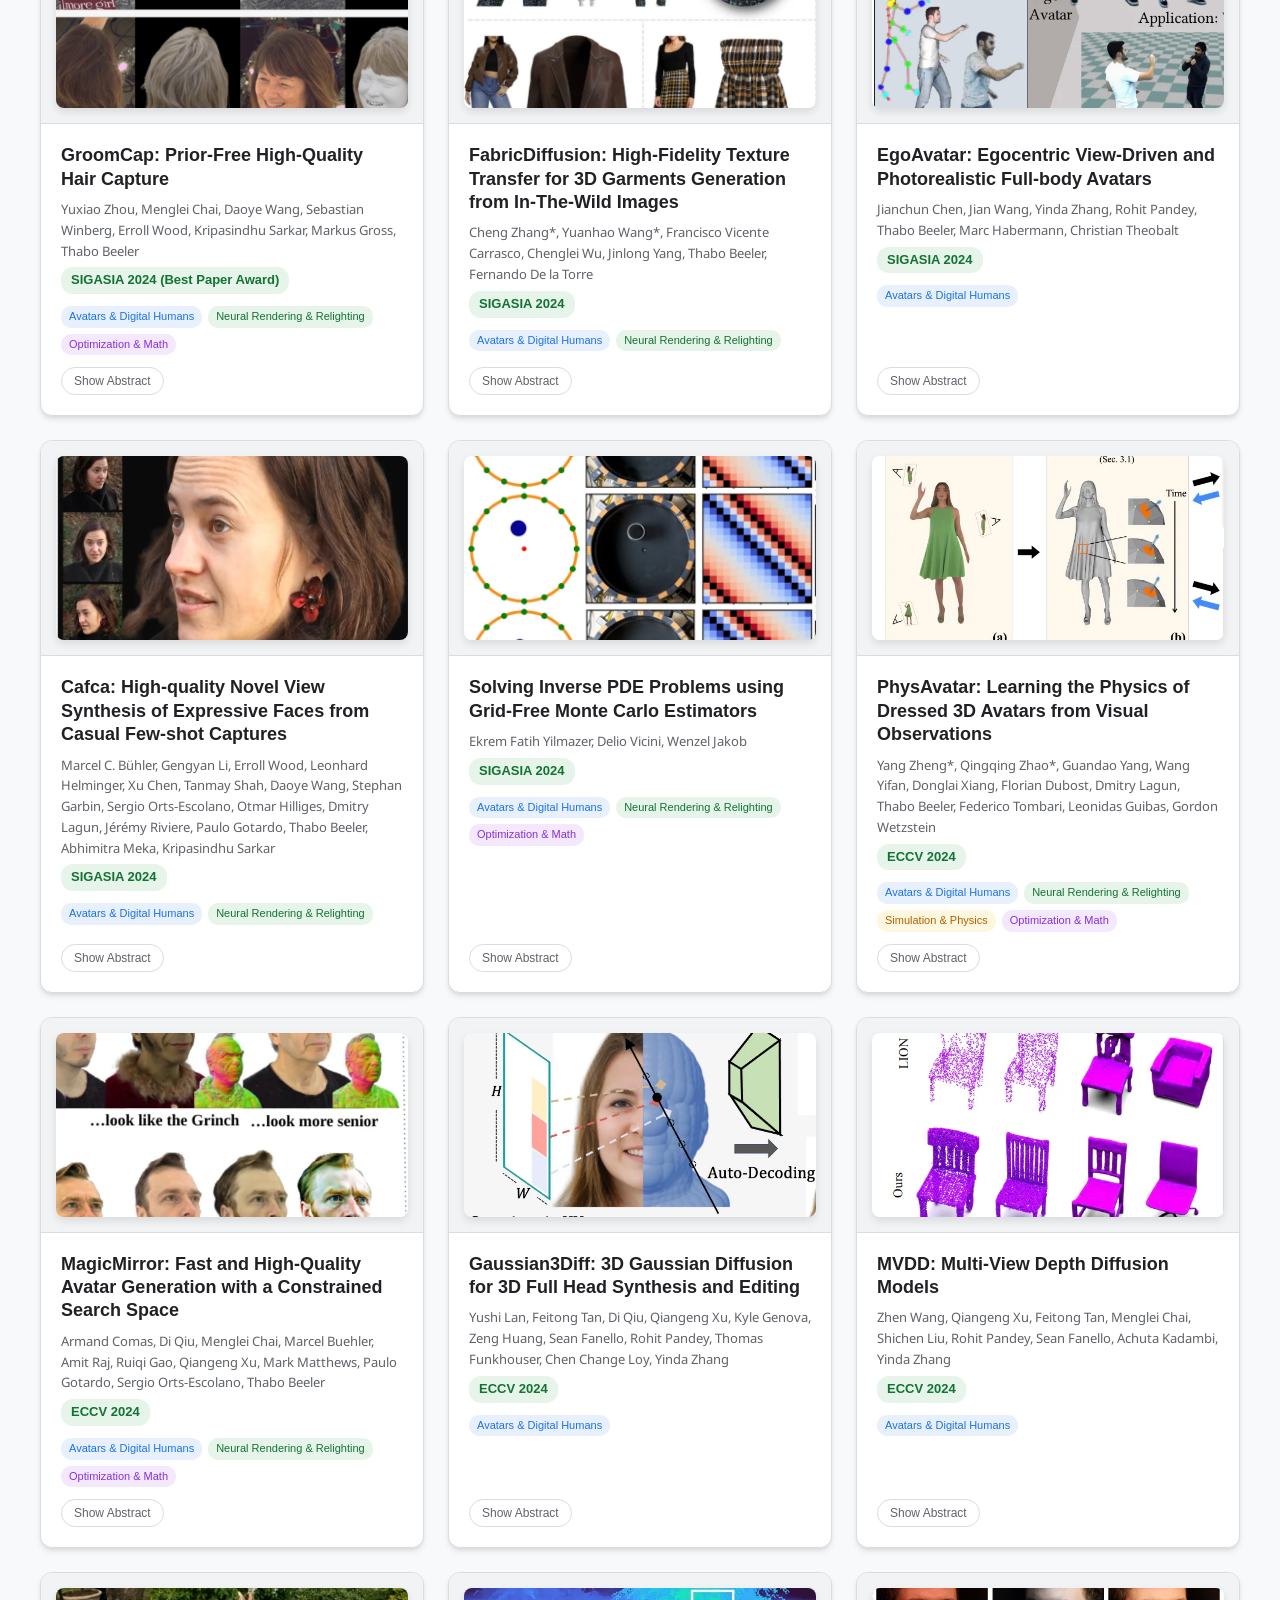
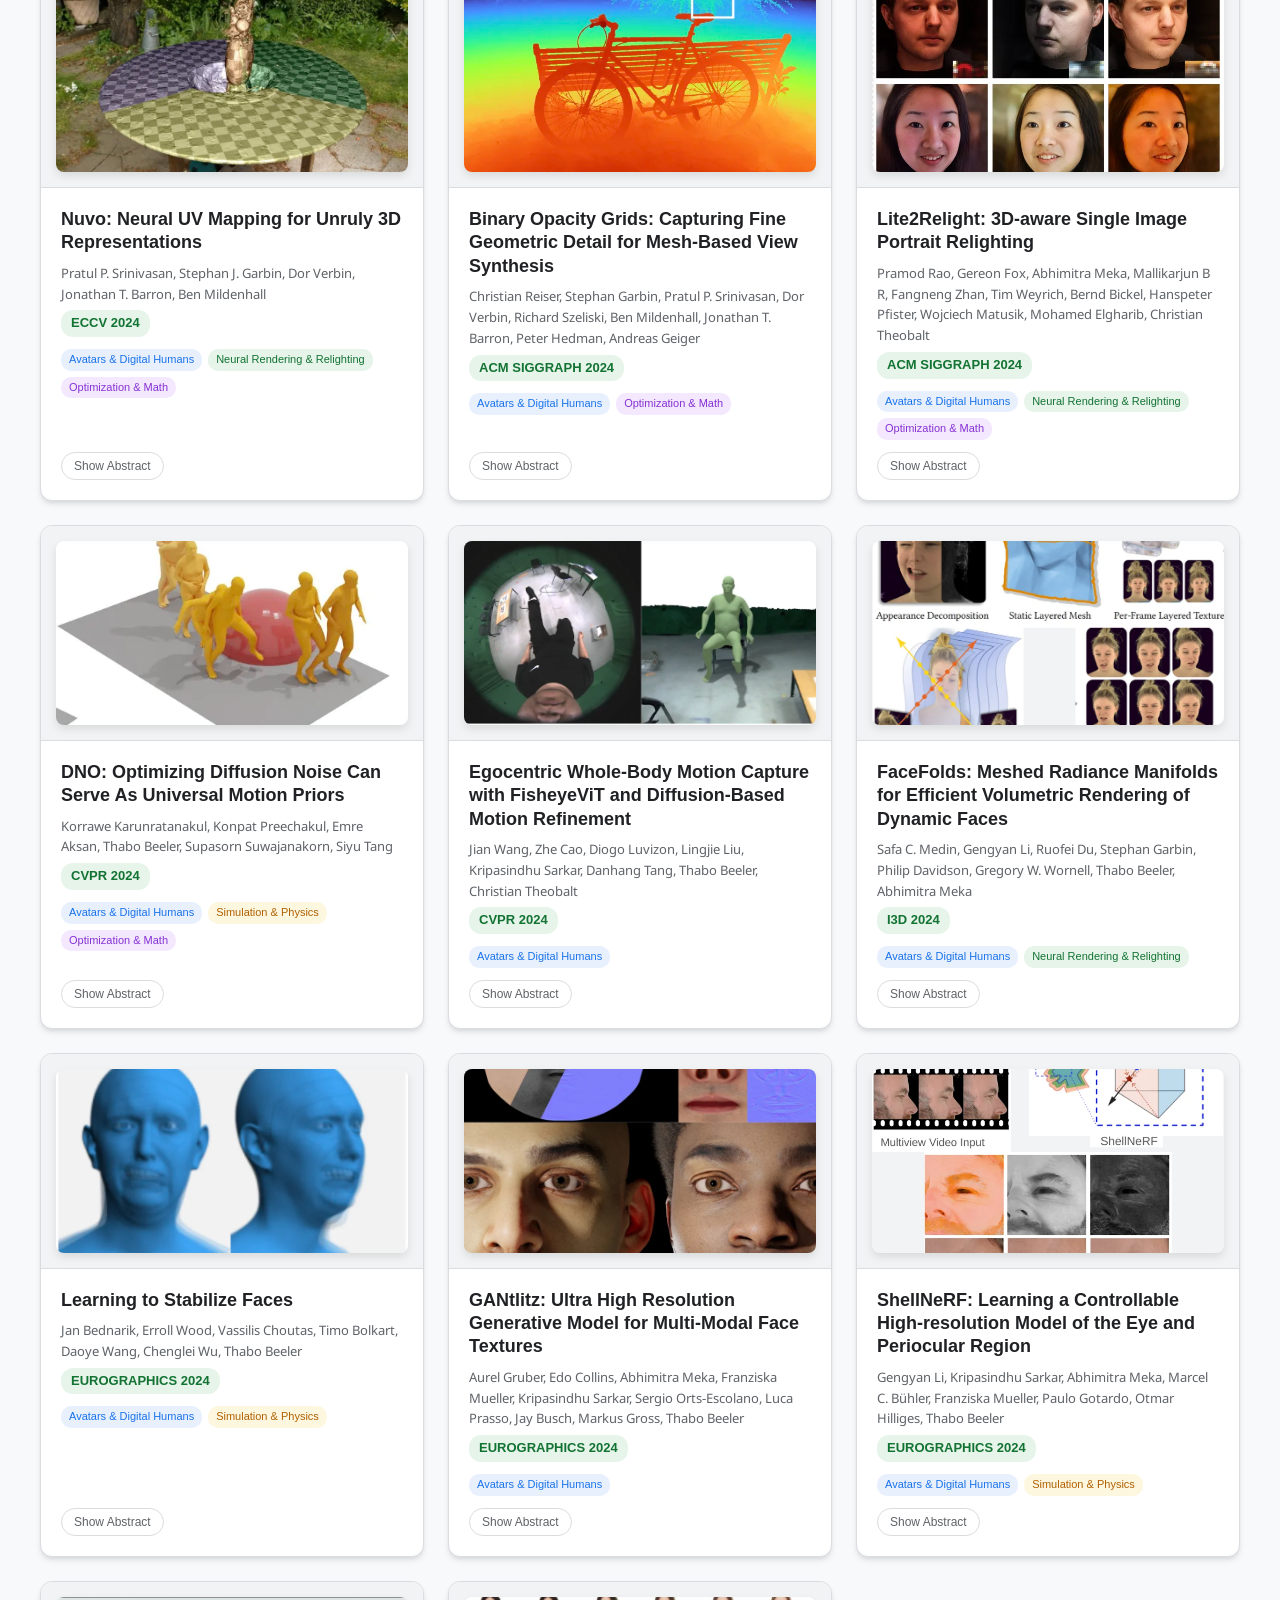
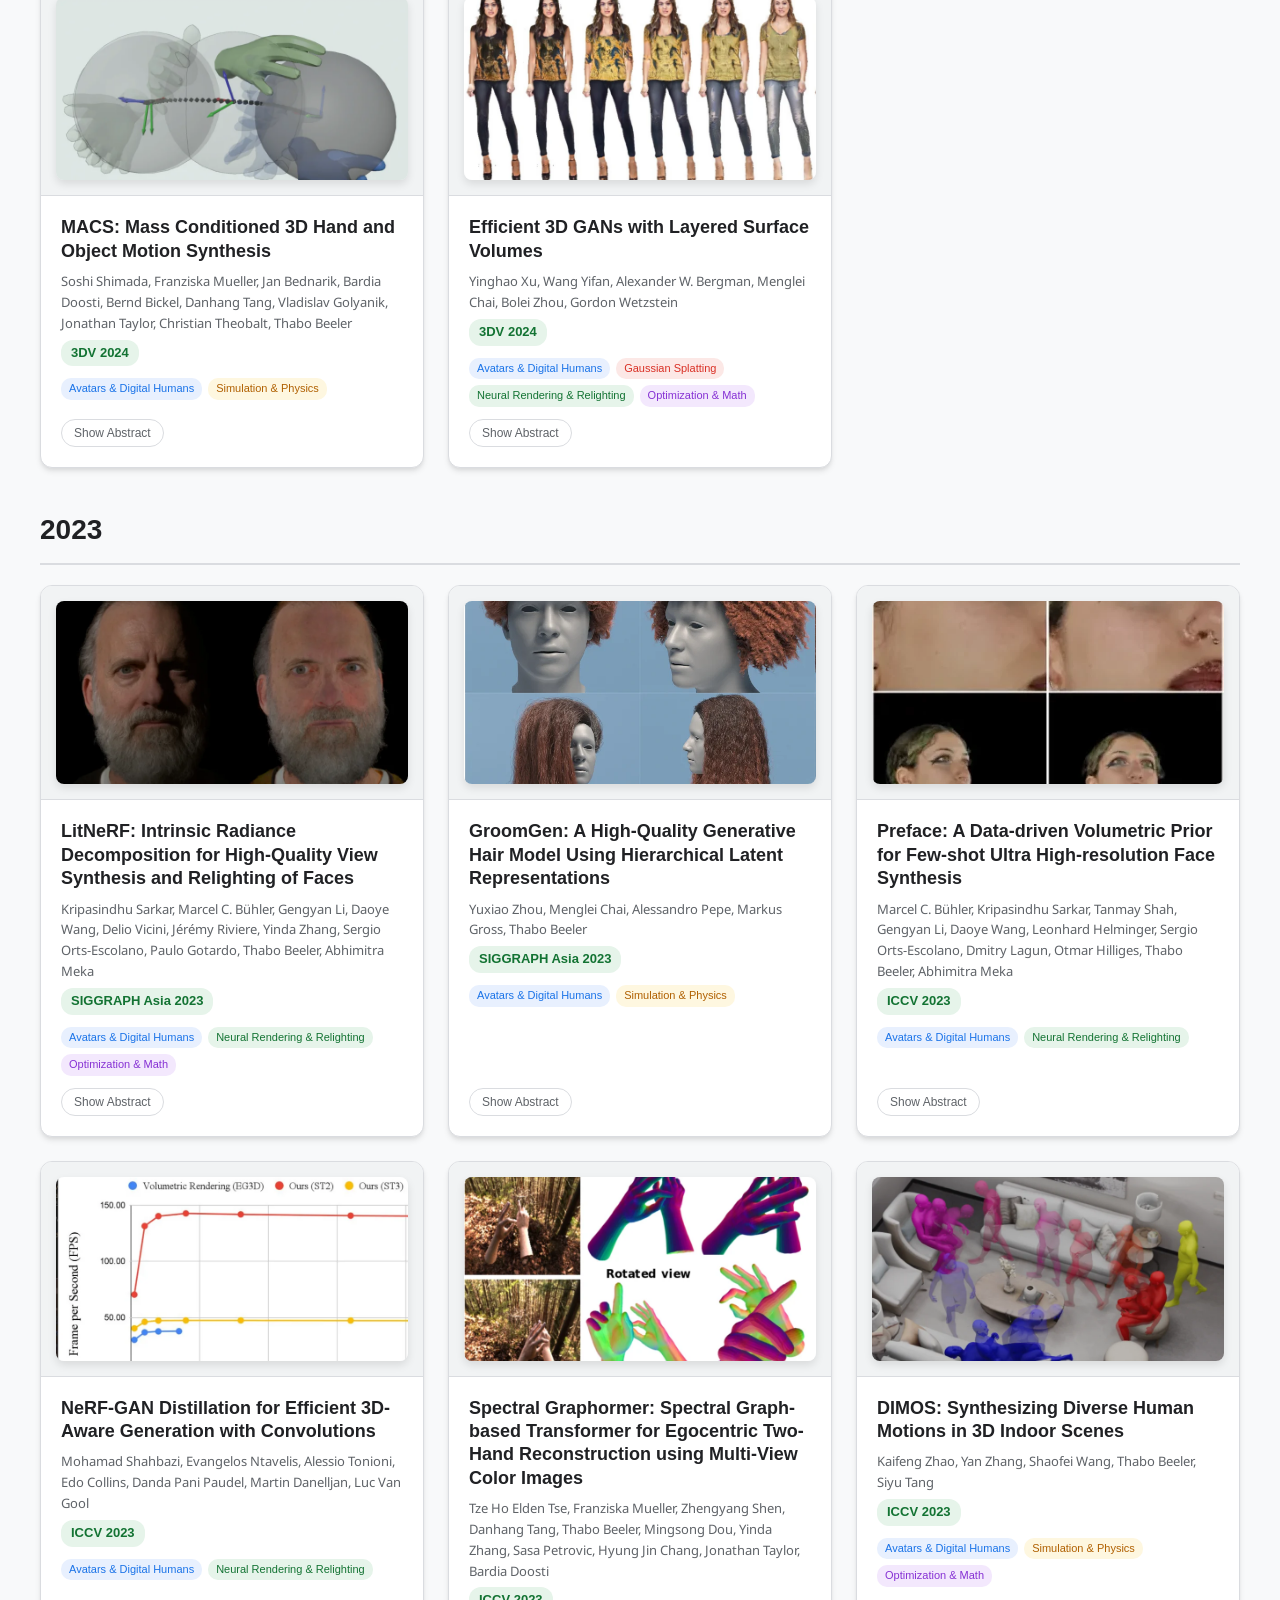
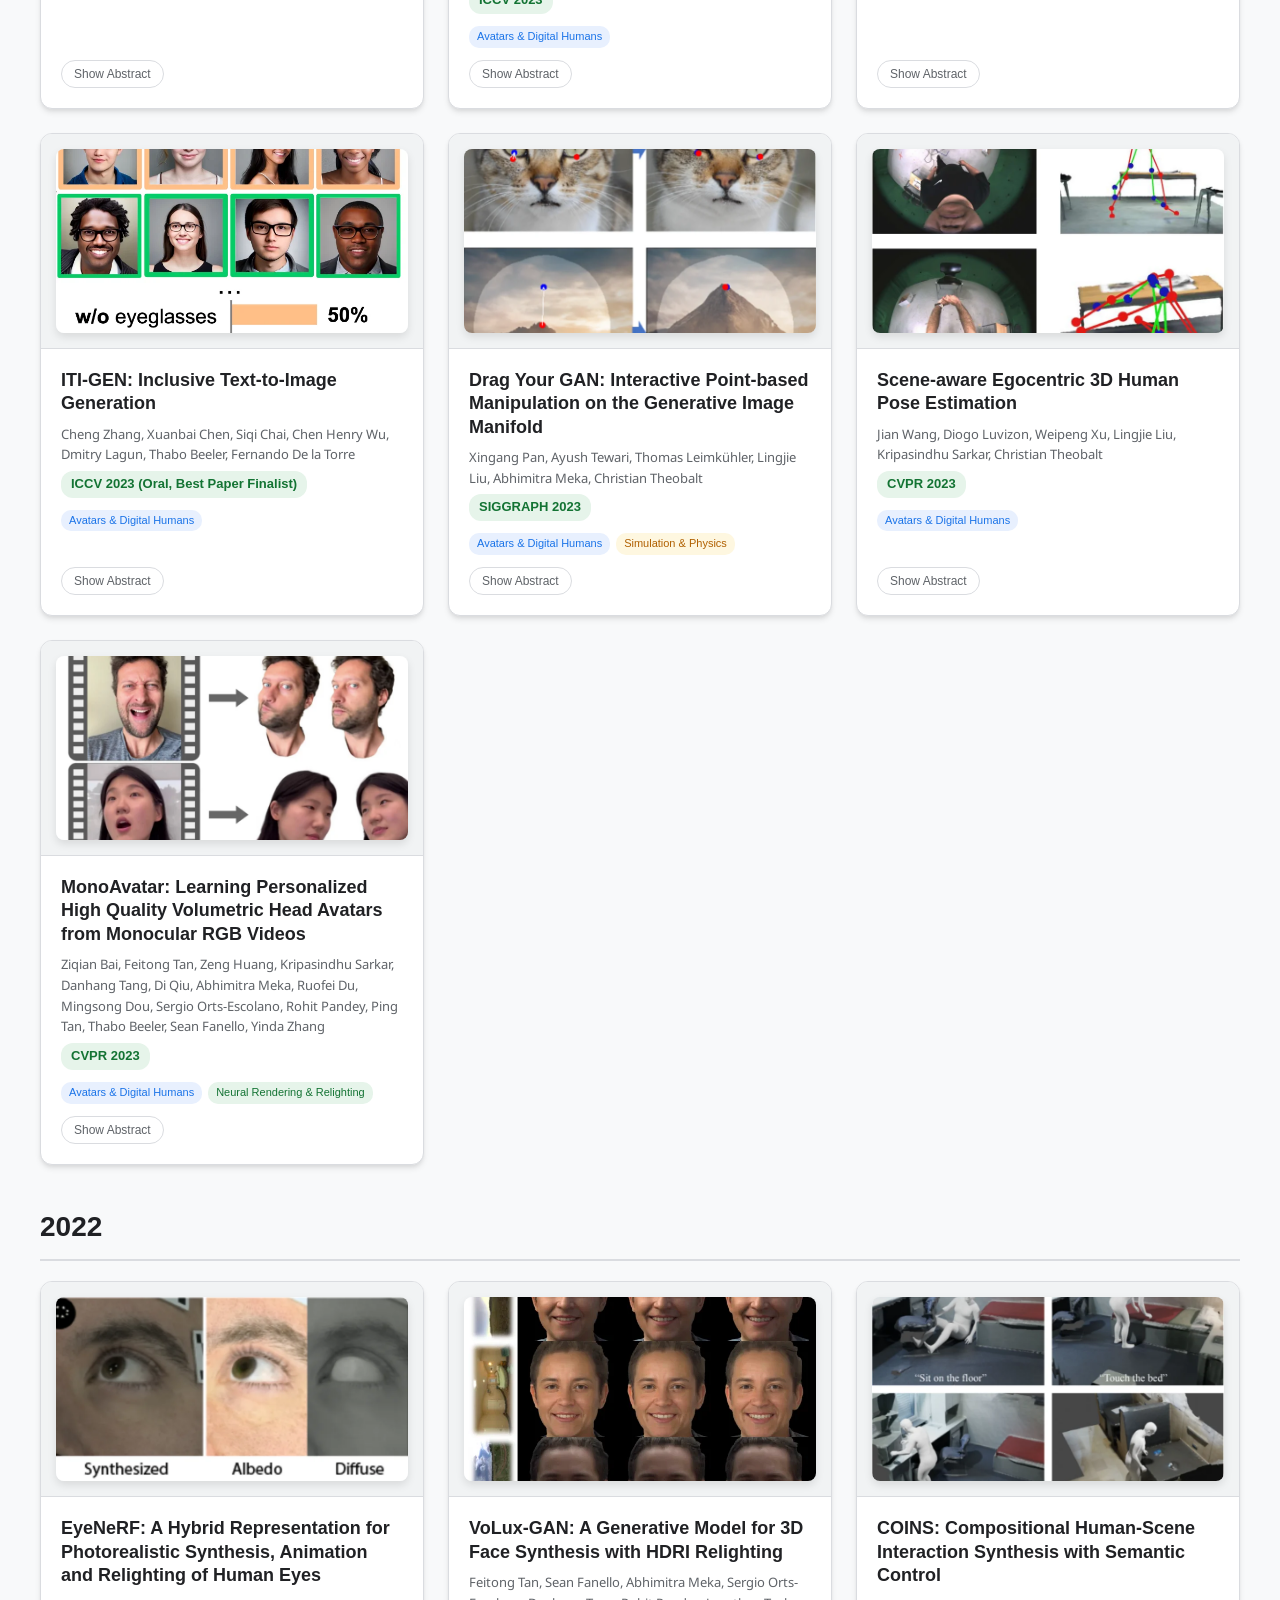
==== commit 5b50c049: "Add 6 late-2026 papers, Dec 2026 announcements, and fix GarmentCrafter title" ====
--- a/index.html
+++ b/index.html
@@ -97,6 +97,111 @@
 <h2 class="year_title">2026</h2>
     <ul class="publications">
 
+<!--  Entry -->
+      <li class="publication_entry">
+        <div class="publication" onclick="location.href='https://coupled-jump.github.io/';" style="cursor: pointer;">
+          <div class="publication_image">
+            <img src="./images/2026_CoupledJump.webp" alt="Concurrent Image Understanding and Generation" />
+          </div>
+          <div class="publication_content">
+            <h2 class="publication_title">
+Concurrent Image Understanding and Generation: Self-Correcting Coupled Markov Jump Processes
+            </h2><div class="publication_authors">
+Minh-Quan Le, Armand Comas, Alexandros Lattas, Stylianos Moschoglou, Pedro Vélez, Amit Raj, Aaron Germuth, Thabo Beeler, Dimitris Samaras, Di Qiu
+            </div><div class="publication_venue">
+NeurIPS 2026
+            </div><div class="publication_abstract">
+Human cognition does not separate understanding and generation. A teacher at a whiteboard speaks and draws together; each modality reshapes the other. In this paper, we bring this coupled loop to artificial systems. Masked Diffusion Models (MDMs) are ideally suited to this task, yet existing samplers either decode text and image interleavedly or independently update them in parallel branches that share only previous-step history, but not the other modality's latest decisions within the same step; combined with MDMs' inability to remask, cross-modal contradictions are neither detected nor repaired. We introduce Self-Correcting Coupled Markov Jump Processes (SC-CMJP), a framework in which one modality's transition rates are functionals of the other modality's confidence score, as weighted by cross-modal attention. Furthermore, a remasking jump retracts commitments the moment cross-modal evidence turns against them. In conjunction with SC-CMJP, we introduce CO<sub>2</sub>Jump (Self-COrrecting COupled Jump), a novel training-free single-pass sampler for joint multimodal generation. For training and evaluation purposes, we have created and will release three large-scale joint multimodal generation corpora: JEdit-1M, JMaze-200K, and JNono-200K, with matching in- and out-of-distribution benchmarks. CO<sub>2</sub>Jump achieves best joint performance for image understanding and editing as well as visual reasoning (maze and nonogram solving). The performance of the sampler scales monotonically with the number of denoising steps, evidence that the benefits of cross-modal coupling compound across the trajectory.
+            </div>
+          </div>
+        </div>
+      </li>
+<!-- END Entry -->
+
+<!--  Entry -->
+      <li class="publication_entry">
+        <div class="publication" onclick="location.href='https://4dqv.mpi-inf.mpg.de/DCGrasp/';" style="cursor: pointer;">
+          <div class="publication_image">
+            <img src="./images/2026_DCGrasp.webp" alt="DCGrasp" />
+          </div>
+          <div class="publication_content">
+            <h2 class="publication_title">
+DCGrasp: Distance-aware Controllable Grasp Generation
+            </h2><div class="publication_authors">
+Hiroyasu Akada, Jesús Pérez, Emre Aksan, Vasileios Choutas, Cristian Romero, Alberto Garcia-Garcia, Vladislav Golyanik, Christian Theobalt, Thabo Beeler
+            </div><div class="publication_venue">
+SIGGRAPH Asia 2026
+            </div><div class="publication_abstract">
+Generating 3D hand-object interactions is essential for applications in robotics, AR/VR, and synthetic data generation, where flexible controllability and strong generalization to diverse object geometries are required. However, existing methods rarely satisfy these requirements, limiting their practical applicability. We present DCGrasp, a multi-modal diffusion framework for distance-aware controllable grasp generation. DCGrasp is built on a novel grasp energy term that computes Distance Profile, a signed distance from each hand vertex to the nearest object point, coupled with distance-aware weighting, effectively capturing the semantically similar hand–object interaction in near-contact regions while remaining invariant to object and hand identity. Given various controllable signals, DCGrasp first generates a Distance Profile based on a Diffusion Transformer, together with a corresponding candidate hand pose. We then refine the candidate pose through optimization, enforcing consistency between the optimized hand pose and the generated Distance Profile in near-contact regions. Our experiments show that DCGrasp produces high-quality, geometrically plausible grasps with flexible user control, generalizing effectively to diverse object and hand shapes and scales. Our work establishes a robust and versatile pipeline for the synthesis of controllable 3D hand–object interactions.
+            </div>
+          </div>
+        </div>
+      </li>
+<!-- END Entry -->
+
+<!--  Entry -->
+      <li class="publication_entry">
+        <div class="publication" onclick="location.href='https://princeton-computational-imaging.github.io/NanoEyeTracking/';" style="cursor: pointer;">
+          <div class="publication_image">
+            <img src="./images/2026_NanoEyeTracking.webp" alt="Efficient Nano-Optical Eye Tracking for Smart Glasses" />
+          </div>
+          <div class="publication_content">
+            <h2 class="publication_title">
+Efficient Nano-Optical Eye Tracking for Smart Glasses
+            </h2><div class="publication_authors">
+Jipeng Sun, Lekang Yuan, Ruslan Guseinov, Bernd Bickel, Thabo Beeler, Thomas Auzinger, Felix Heide
+            </div><div class="publication_venue">
+SIGGRAPH Asia 2026
+            </div><div class="publication_abstract">
+Accurate gaze tracking is essential for interaction in VR and AR devices; however, integrating it into the compact form factor of smart glasses remains a challenge. Existing approaches typically rely on active glint-based pupil-center corneal reflections to decouple eye rotation from device slippage. While effective, the required geometric arrangement of illumination sources is challenging to integrate into compact eyewear. Without the reference features provided by glints, passive tracking requires computationally expensive processing to resolve the ambiguity between slippage and rotation. In this work, we introduce a glint-free nano-optical eye-tracking method with the lens, sensor operation, and reconstruction network tailored to this task. We design a point spread function that provides an optical encoding that physically disentangles slippage from rotation. We validate our method both in simulation and with an experimental prototype, finding that our optical encoding with end-to-end design allows for an approximately 6&times; reduction in floating-point operations (FLOPs) compared to conventional glint-free methods relying on mobile-optimized networks. This creates a viable path for always-on, glint-free eye tracking in compact smart glasses.
+            </div>
+          </div>
+        </div>
+      </li>
+<!-- END Entry -->
+
+<!--  Entry -->
+      <li class="publication_entry">
+        <div class="publication" onclick="location.href='https://aidilayce.github.io/GraG-page/';" style="cursor: pointer;">
+          <div class="publication_image">
+            <img loading="lazy" src="./images/2026_GraG.webp" alt="Grasp in Gaussians" />
+          </div>
+          <div class="publication_content">
+            <h2 class="publication_title">
+Grasp in Gaussians: Fast Monocular Reconstruction of Dynamic Hand–Object Interactions
+            </h2><div class="publication_authors">
+Ayce Idil Aytekin, Xu Chen, Zhengyang Shen, Thabo Beeler, Helge Rhodin, Rishabh Dabral, Christian Theobalt
+            </div><div class="publication_venue">
+SIGGRAPH Asia 2026
+            </div><div class="publication_abstract">
+We present Grasp in Gaussians (GraG), a fast and robust method for reconstructing dynamic 3D hand–object interactions from a single monocular video. Unlike recent approaches that optimize heavy neural representations, our method focuses on tracking the hand and the object efficiently, once initialized from pretrained large models. Our key insight is that, given strong pretrained object and hand priors, accurate and temporally stable hand–object motion can be recovered using a compact Sum-of-Gaussians (SoG) representation, revived from classical tracking literature and integrated with generative Gaussian-based initializations. We initialize object pose and geometry using a video-adapted SAM3D pipeline, then convert the resulting dense Gaussian representation into a lightweight SoG via subsampling. This compact representation enables efficient and fast tracking while preserving geometric fidelity, with the pretrained priors and simple geometric/contact losses providing accurate hand-object placement. For the hand, we adopt a complementary strategy: starting from off-the-shelf monocular hand pose initialization, we refine hand motion using simple yet effective 2D joint, silhouette, depth, and contact losses, avoiding per-frame refinement of a detailed 3D hand appearance model while maintaining stable articulation. Extensive experiments on public benchmarks demonstrate that GraG reconstructs temporally coherent hand-object interactions on long sequences 4.4&times;&ndash;38.9&times; faster than prior work while preserving temporally coherent hand-object motion.
+            </div>
+          </div>
+        </div>
+      </li>
+<!-- END Entry -->
+
+<!--  Entry -->
+      <li class="publication_entry">
+        <div class="publication" onclick="location.href='https://humansensinglab.github.io/OmniFabric/';" style="cursor: pointer;">
+          <div class="publication_image">
+            <img loading="lazy" src="./images/2026_OmniFabric.webp" alt="OmniFabric" />
+          </div>
+          <div class="publication_content">
+            <h2 class="publication_title">
+OmniFabric: Coherent UV Space Texture Synthesis for 3D Garment Reconstruction
+            </h2><div class="publication_authors">
+Ding-Jiun Huang, Yuanhao Wang, Cheng Zhang, Hugo Bertiche, Alexandru-Eugen Ichim, Thabo Beeler, Fernando De la Torre
+            </div><div class="publication_venue">
+SIGGRAPH Asia 2026
+            </div><div class="publication_abstract">
+Automated generation of production-ready 3D garment assets from a single image is a central challenge in digital content creation. While recent generative models have significantly advanced 3D geometry reconstruction, synthesizing high-quality textures remains a bottleneck. Existing methods often bake environmental illumination and shadows directly into the texture map, or they fail to maintain global structural coherence, making the resulting assets unusable for physical simulation and relighting. In this work, we introduce OmniFabric, a novel approach that synthesizes globally coherent texture maps directly within the 2D sewing pattern space. Given a single reference image, our pipeline utilizes an estimated 3D mesh and generative priors of powerful Vision-Language Models (VLMs) to establish a complete but coarse texture initialization across the unwrapped sewing patterns. We then leverage a specialized diffusion transformer, trained via an automated synthetic data engine and conditioned on 3D positional features, to refine this initialization directly in the canonical UV domain. This effectively removes distortion and baked-in artifacts to extract a clean and normalized texture map that preserves the original garment design. Extensive experiments demonstrate that OmniFabric significantly outperforms state-of-the-art baselines, yielding photorealistic 3D garments with high-quality textures.
+            </div>
+          </div>
+        </div>
+      </li>
+<!-- END Entry -->
+
 <!--  Entry -->	
       <li class="publication_entry">
         <div class="publication" onclick="location.href='https://ptrvilya.github.io/echo/';" style="cursor: pointer;">
@@ -290,6 +395,27 @@
 CVPR 2026 (Oral)
             </div><div class="publication_abstract">
 We present Relightable Holoported Characters (RHC), a novel person-specific method for free-view rendering and relighting of full-body and highly dynamic humans solely observed from sparse-view RGB videos at inference. In contrast to classical one-light-at-a-time (OLAT)-based human relighting, our transformer-based RelightNet predicts relit appearance within a single network pass, avoiding costly OLAT-basis capture and generation. For training such a model, we introduce a new capture strategy and dataset recorded in a multi-view lightstage, where we alternate frames lit by random environment maps with uniformly lit tracking frames, simultaneously enabling accurate motion tracking and diverse illumination as well as dynamics coverage. Inspired by the rendering equation, we derive physics-informed features that encode geometry, albedo, shading, and the virtual camera view from a coarse human mesh proxy and the input views. Our RelightNet then takes these features as input and cross-attends them with a novel lighting condition, and regresses the relit appearance in the form of texel-aligned 3D Gaussian splats attached to the coarse mesh proxy. Consequently, our RelightNet implicitly learns to efficiently compute the rendering equation for novel lighting conditions within a single feed-forward pass. Experiments demonstrate our method’s superior visual fidelity and lighting reproduction compared to state-of-the-art approaches.			</div>
+        </div>
+      </li>
+<!-- END Entry -->
+
+<!--  Entry -->
+      <li class="publication_entry">
+        <div class="publication" onclick="location.href='https://joslefaure.github.io/assets/html/finebench.html';" style="cursor: pointer;">
+          <div class="publication_image">
+            <img loading="lazy" src="./images/2026_FineBench.webp" alt="FineBench" />
+          </div>
+          <div class="publication_content">
+            <h2 class="publication_title">
+FineBench: Benchmarking and Enhancing Vision-Language Models for Fine-grained Human Activity Understanding
+            </h2><div class="publication_authors">
+Gueter Josmy Faure, Min-Hung Chen, Jia-Fong Yeh, Hung-Ting Su, Winston H. Hsu
+            </div><div class="publication_venue">
+CVPR 2026 Workshop
+            </div><div class="publication_abstract">
+Vision-Language Models (VLMs) have demonstrated remarkable capabilities in general video understanding, yet they often struggle with the fine-grained comprehension crucial for real-world applications requiring nuanced interpretation of human actions and interactions. While some recent human-centric benchmarks evaluate aspects of model behaviour such as fairness/ethics, emotion perception, and broader human-centric metrics, they do not combine long-form videos, very dense QA coverage, and frame-level spatial/temporal grounding at scale. To bridge this gap, we introduce FineBench, a human-centric video question answering (VQA) benchmark specifically designed to assess fine-grained understanding. FineBench comprises 199,420 multiple-choice QA pairs densely annotated across 64 long-form videos (15 minutes each), focusing on detailed person movement, person interaction, and object manipulation, including compositional actions. Our extensive evaluation reveals that while proprietary models like GPT-5 achieve respectable performance, current open-source VLMs significantly underperform, struggling particularly with spatial reasoning in multi-person scenes and distinguishing subtle differences in human movements and interactions. To address these identified weaknesses, we propose FineAgent, a modular framework that enhances VLMs by leveraging a Localizer and a Descriptor. Experiments show that FineAgent consistently improves the performance of various open VLMs on FineBench. FineBench provides a rigorous testbed for future research into fine-grained human-centric video understanding, while FineAgent offers a practical approach to enhance such reasoning in current VLMs.
+            </div>
+          </div>
         </div>
       </li>
 <!-- END Entry -->
@@ -360,9 +486,9 @@
           </div>
           <div class="publication_content">
             <h2 class="publication_title">
-GIGA: Generalizable Sparse Image-driven Gaussian Humans
-            </h2><div class="publication_authors">
-Yuanhao Wang, Cheng Zhang, Gonçalo Frazão1, Jinlong Yang, Alexandru-Eugen Ichim, Thabo Beeler, Fernando De la Torre
+GarmentCrafter: Progressive Novel View Synthesis for Single-View 3D Garment Reconstruction and Editing
+            </h2><div class="publication_authors">
+Yuanhao Wang, Cheng Zhang, Gonçalo Frazão, Jinlong Yang, Alexandru-Eugen Ichim, Thabo Beeler, Fernando De la Torre
            </div><div class="publication_venue">
 3DV 2026
             </div><div class="publication_abstract">
@@ -1705,7 +1831,7 @@
 	</ul>
 </div>
 </div>
-<script src="./news_data.js?v=4"></script>
+<script src="./news_data.js?v=5"></script>
 <script src="./main.js?v=6"></script>
 </body>
 </html>
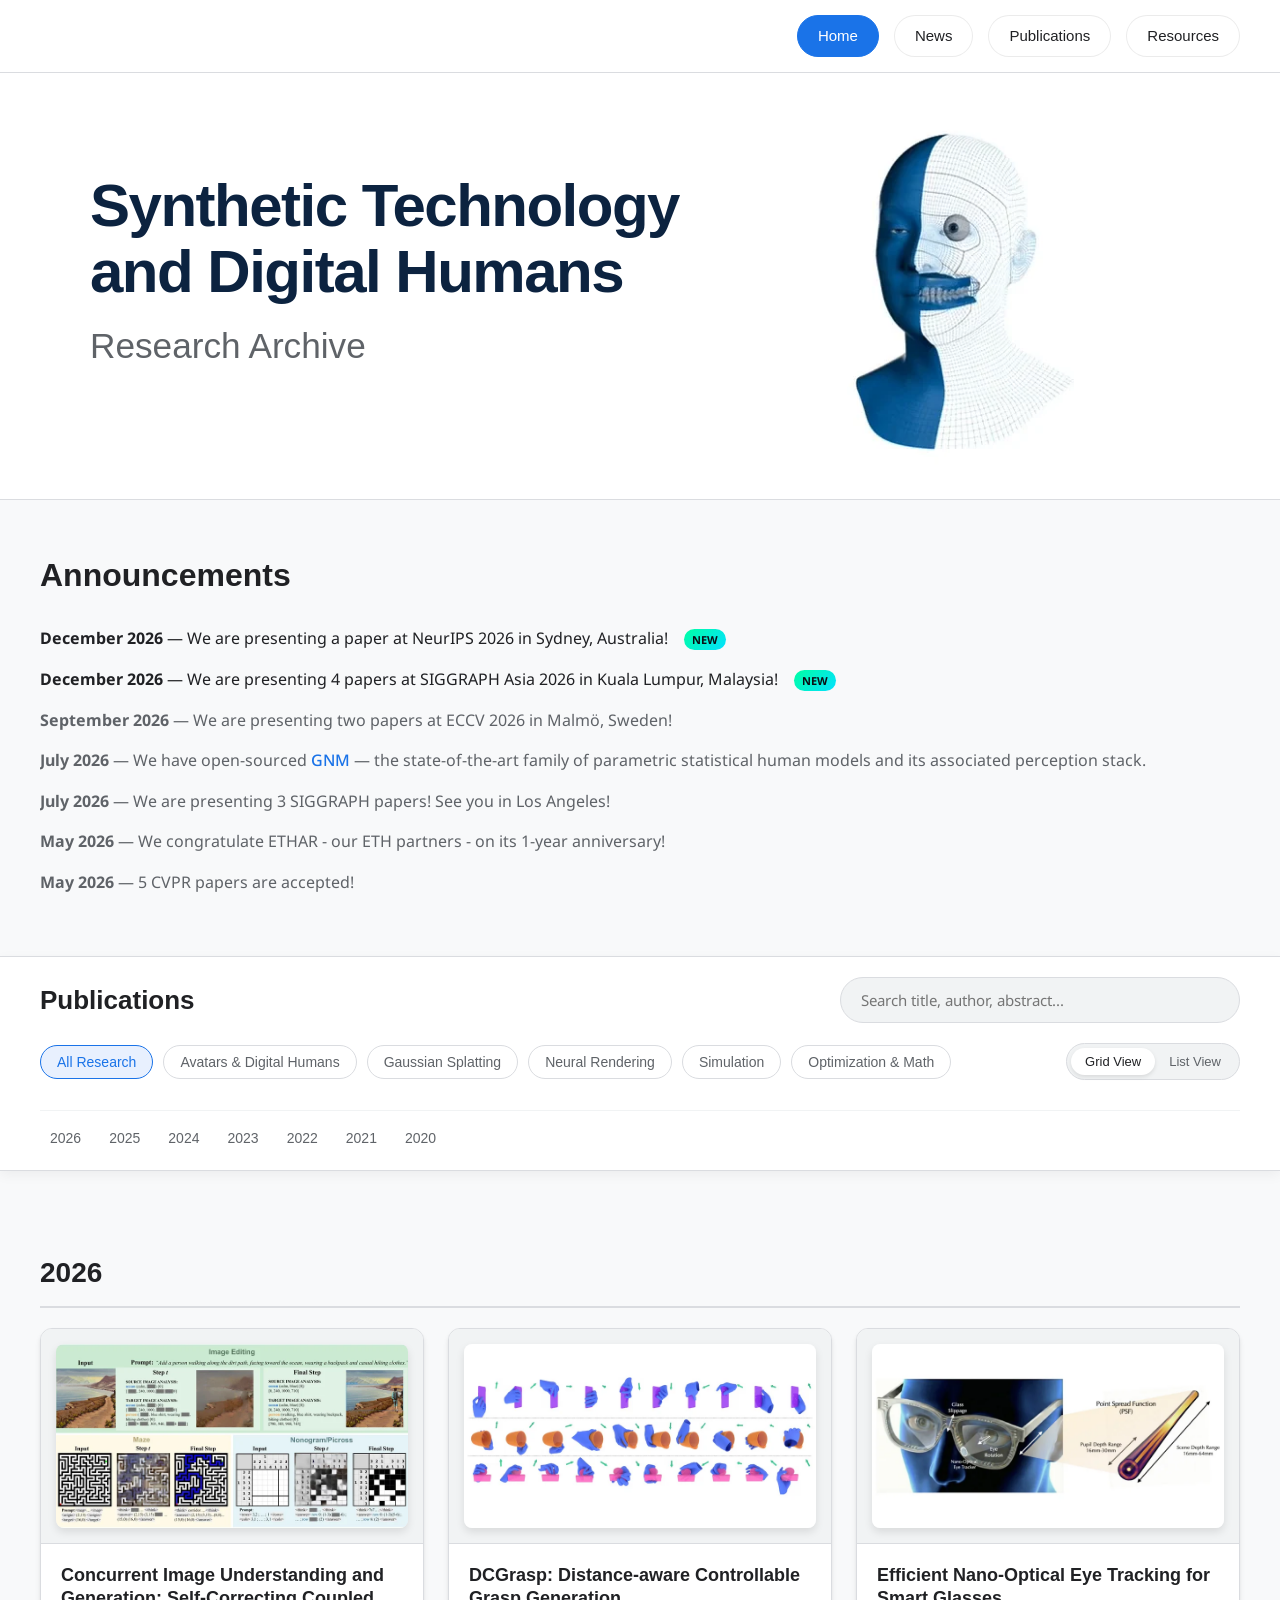
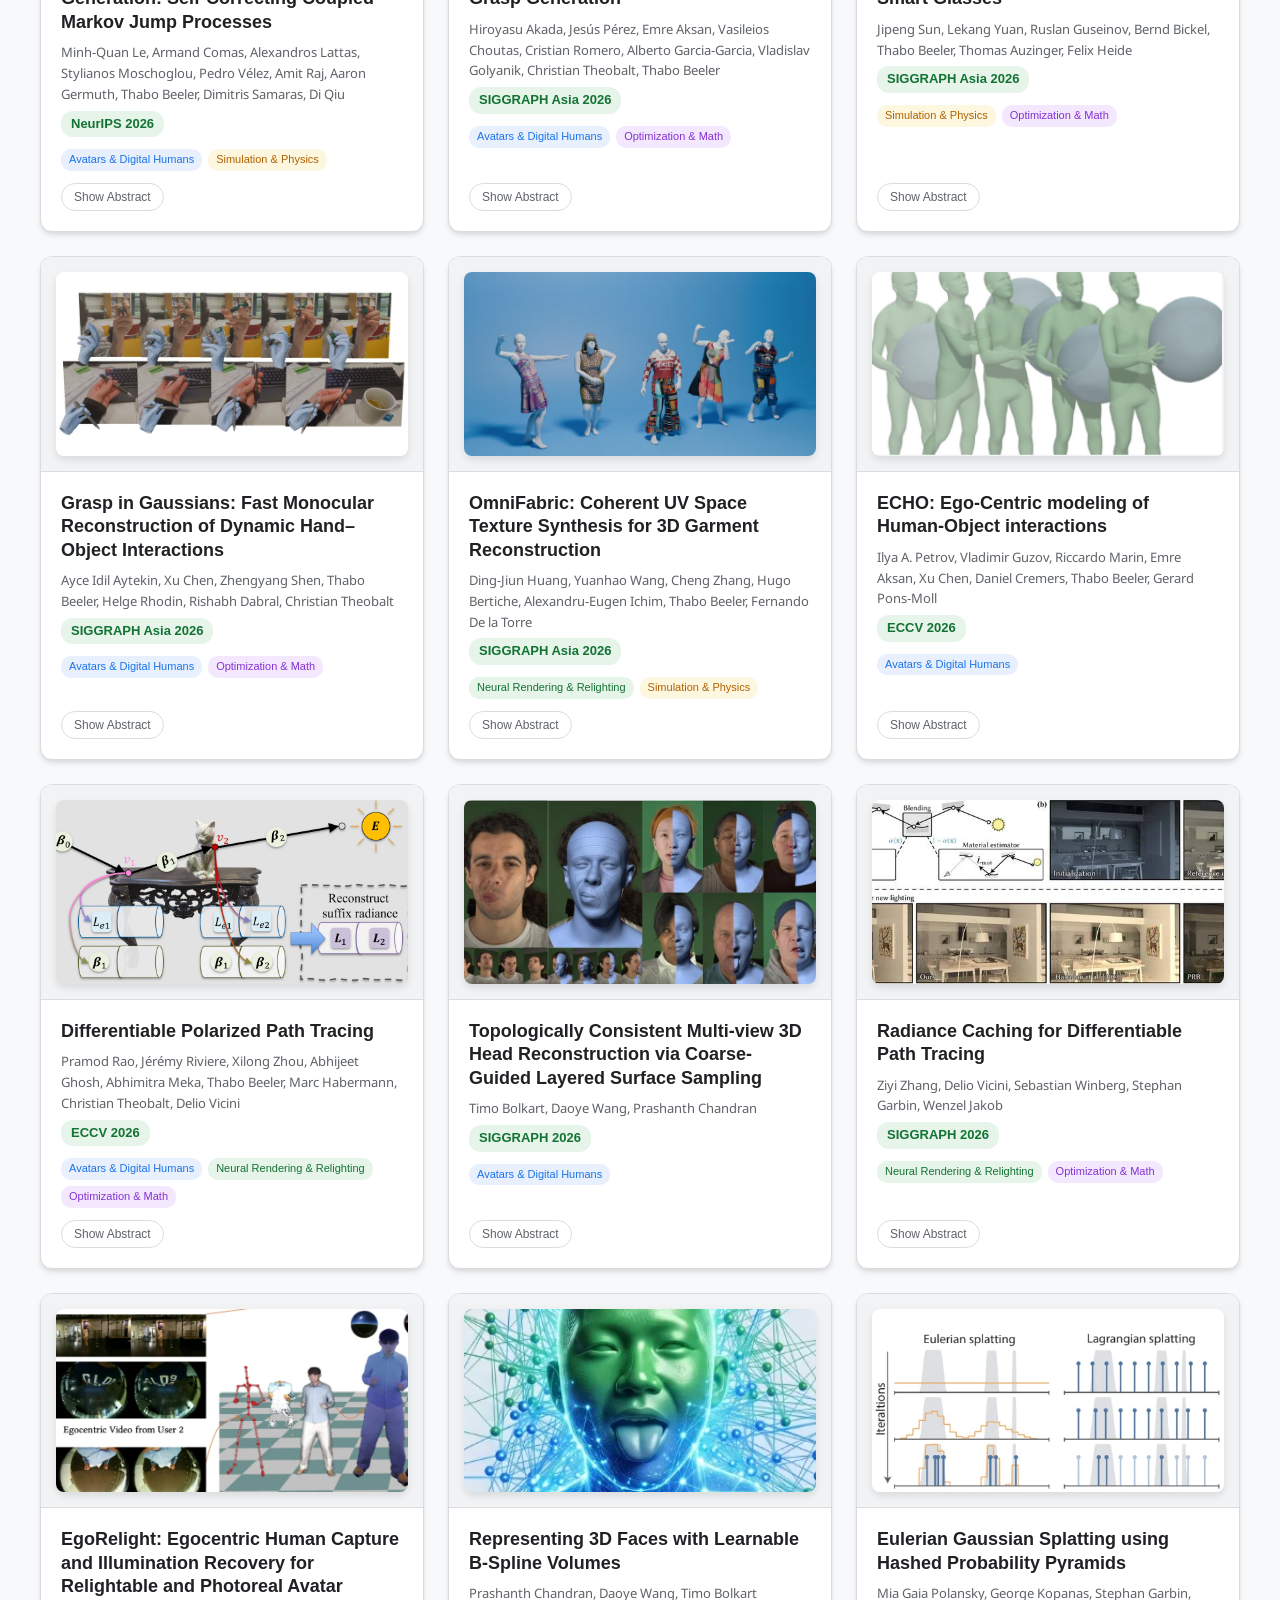
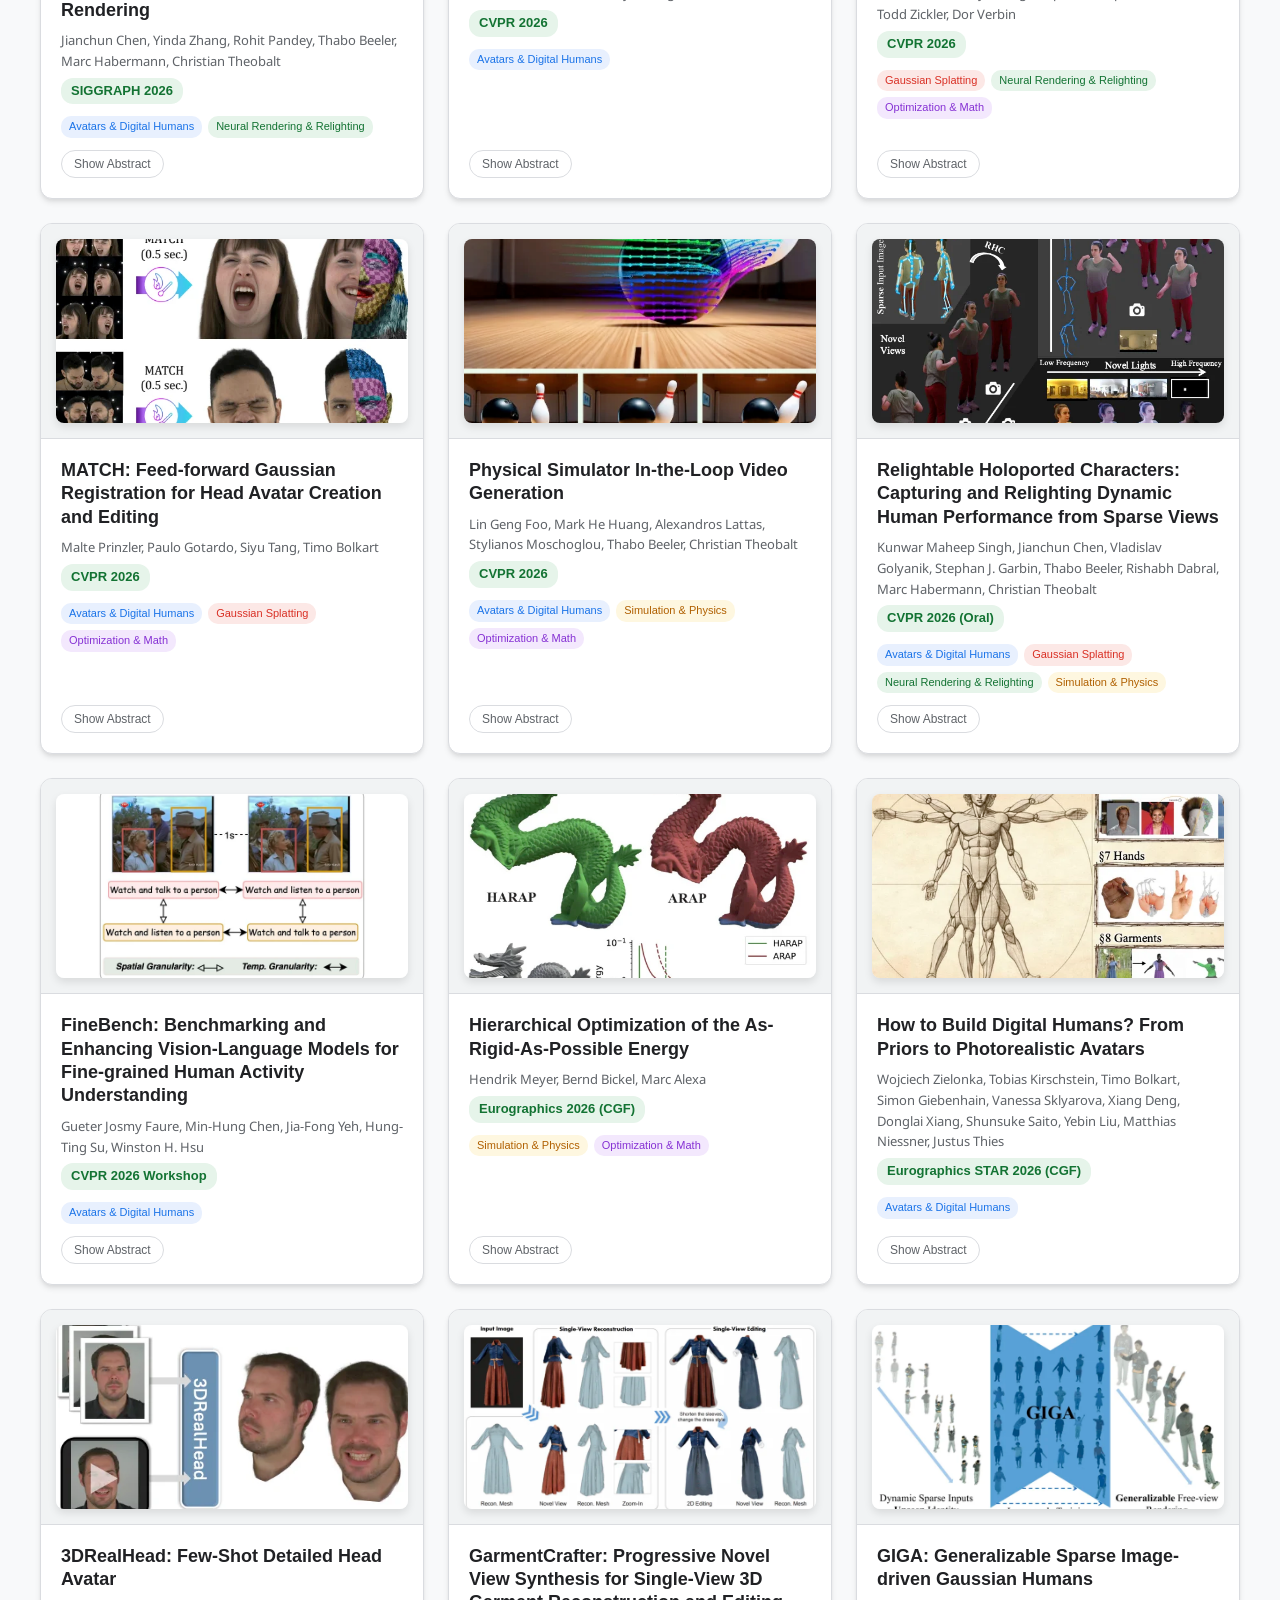
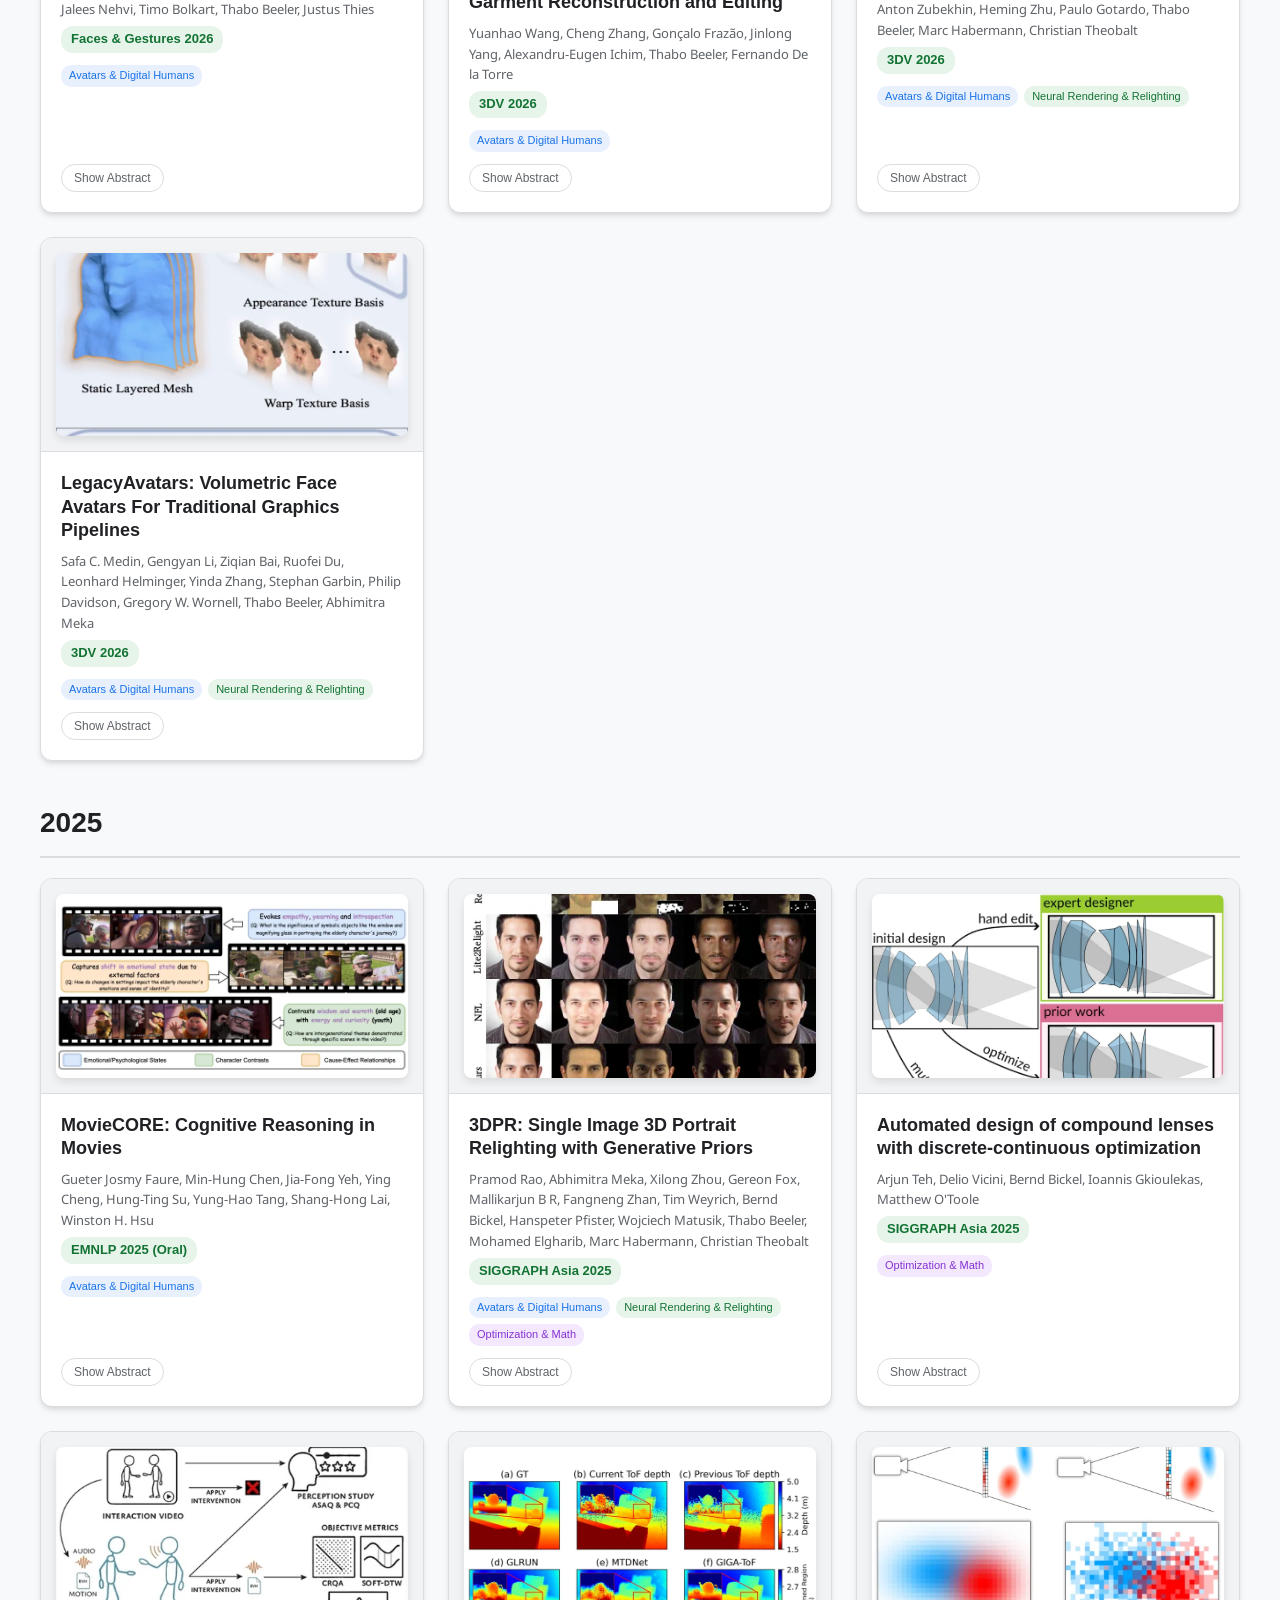
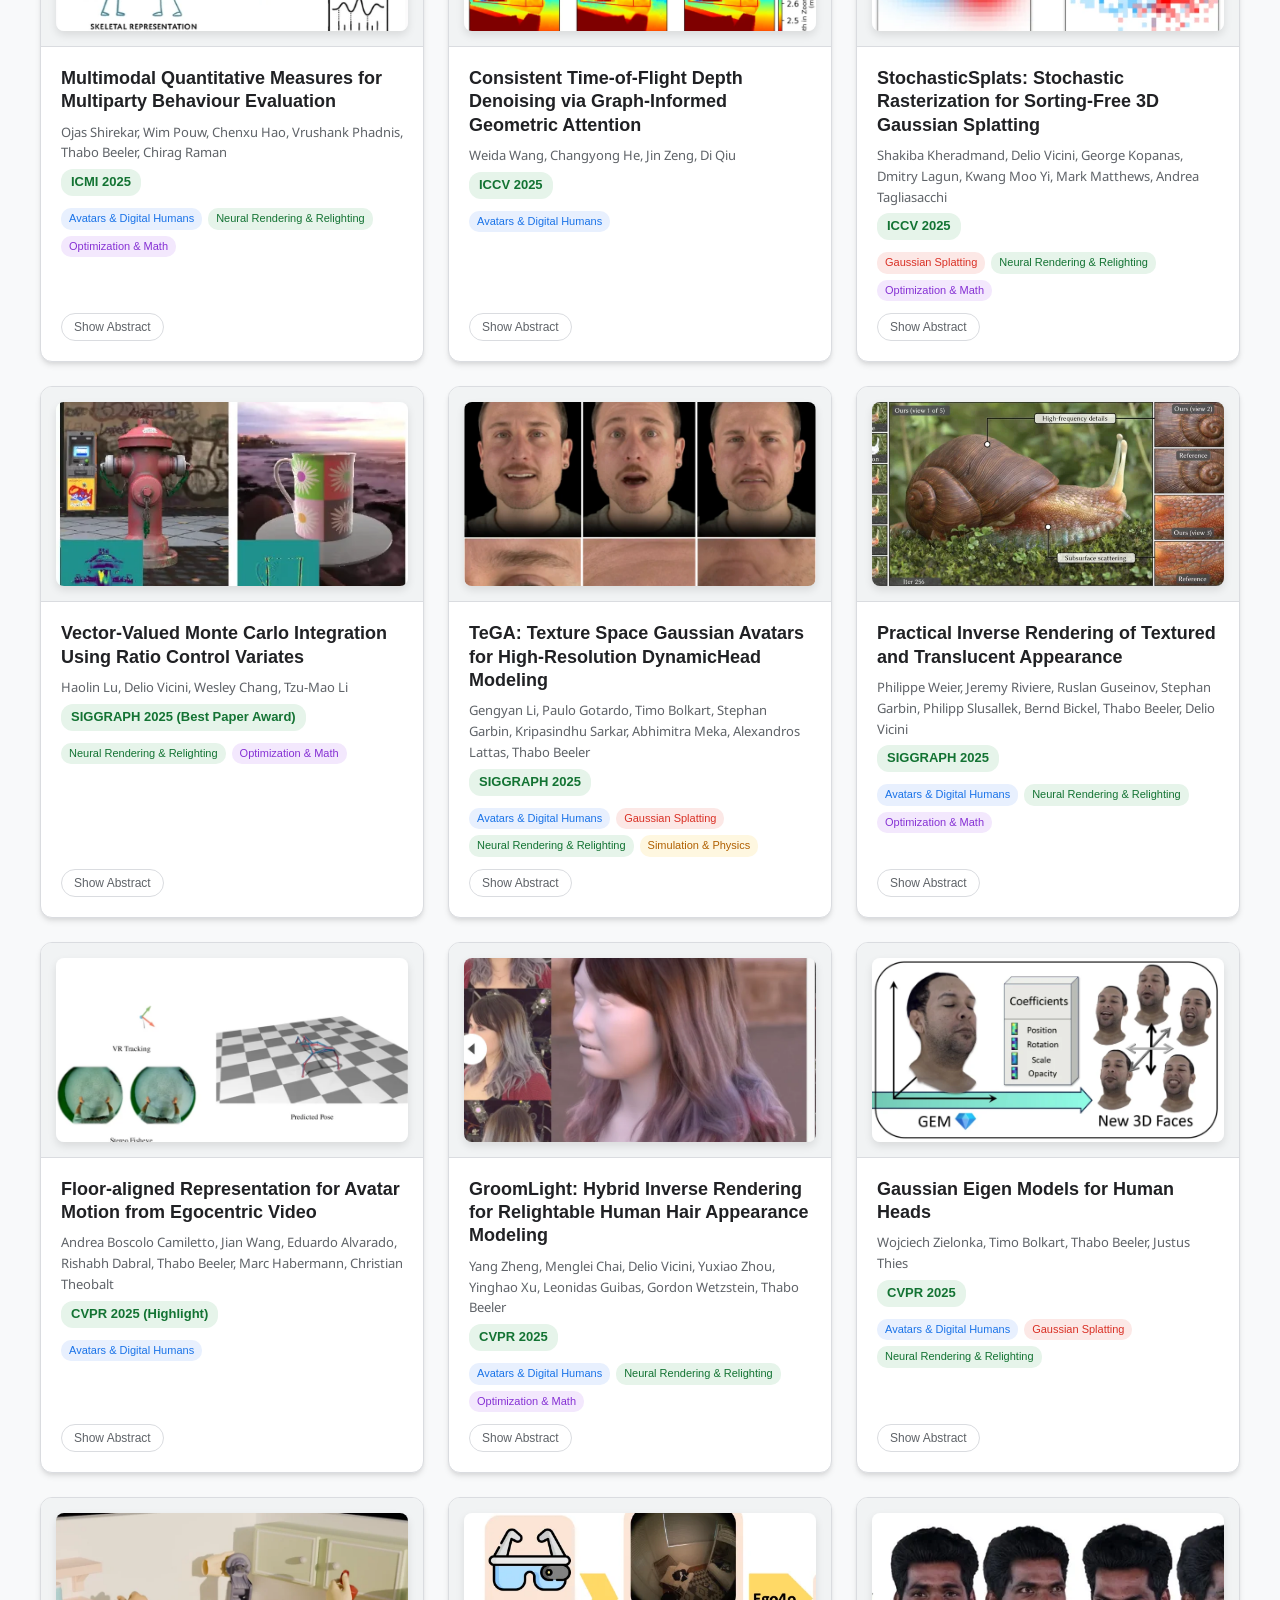
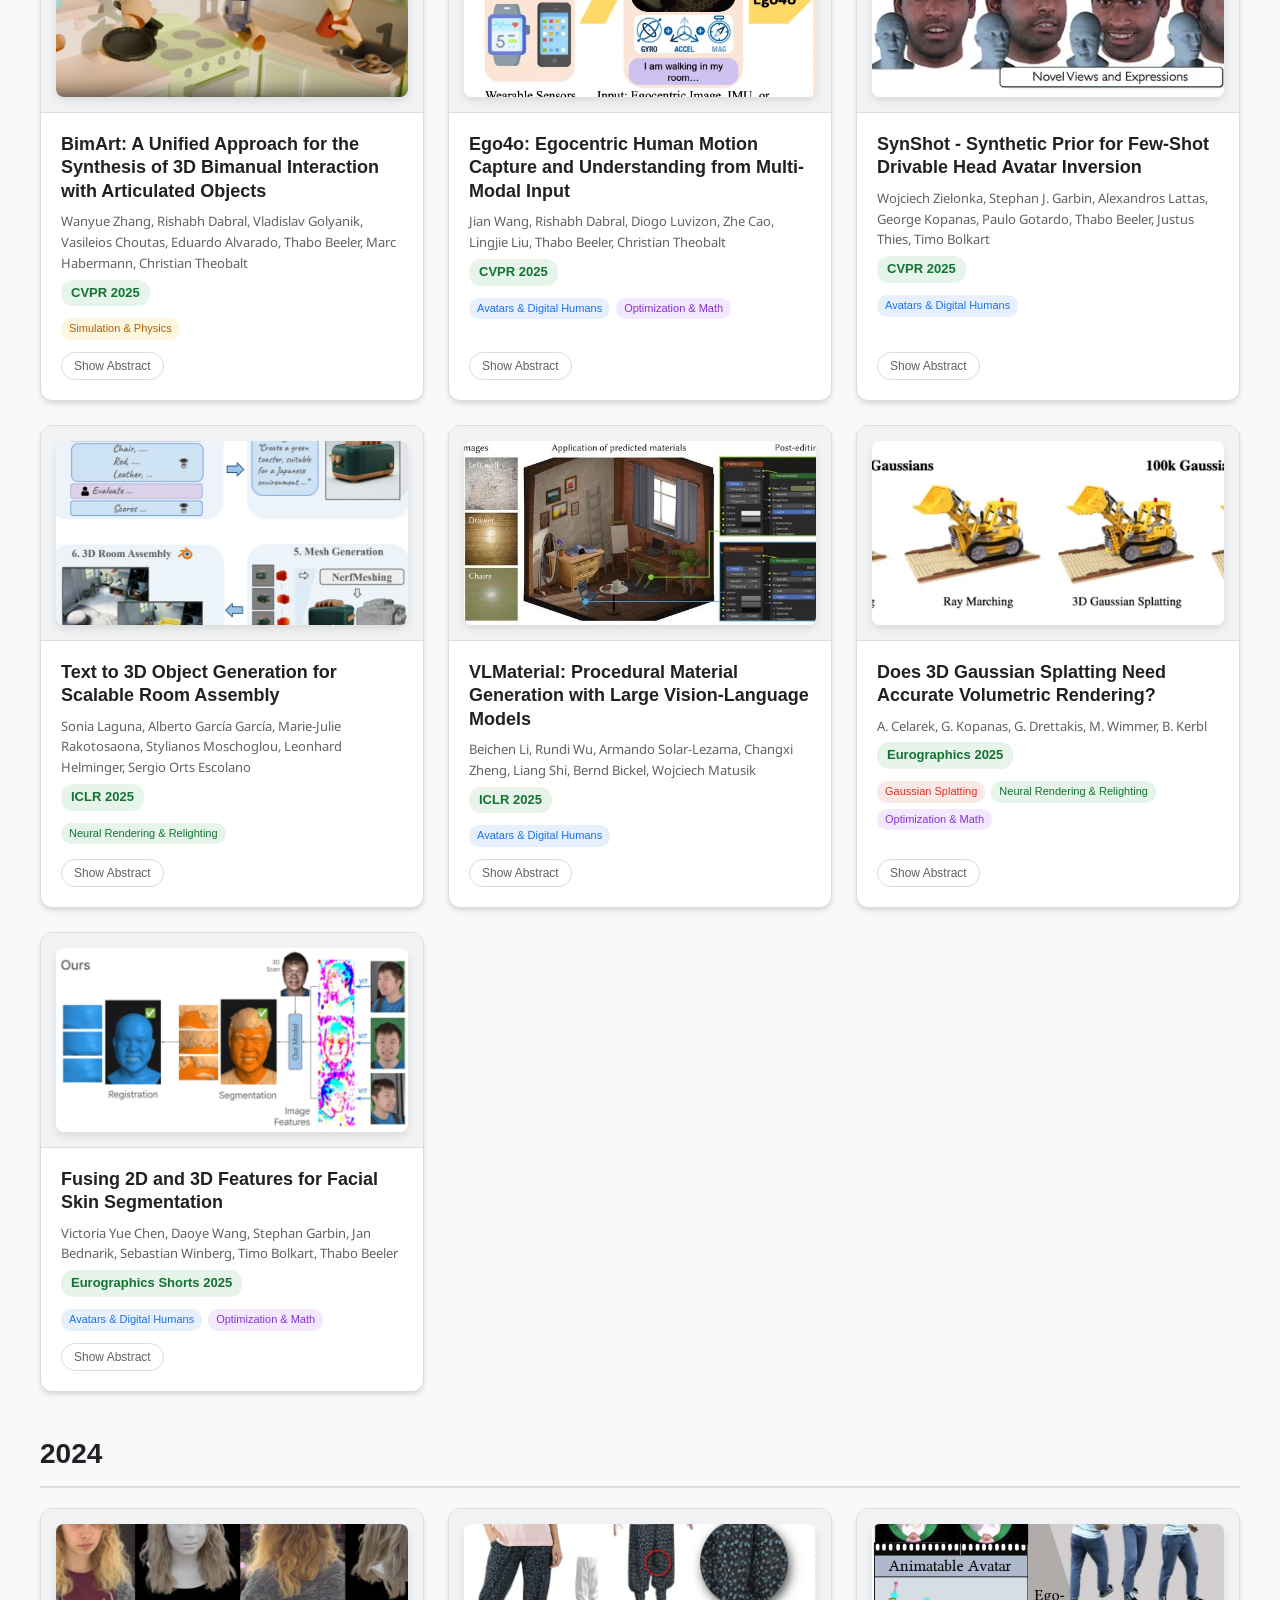
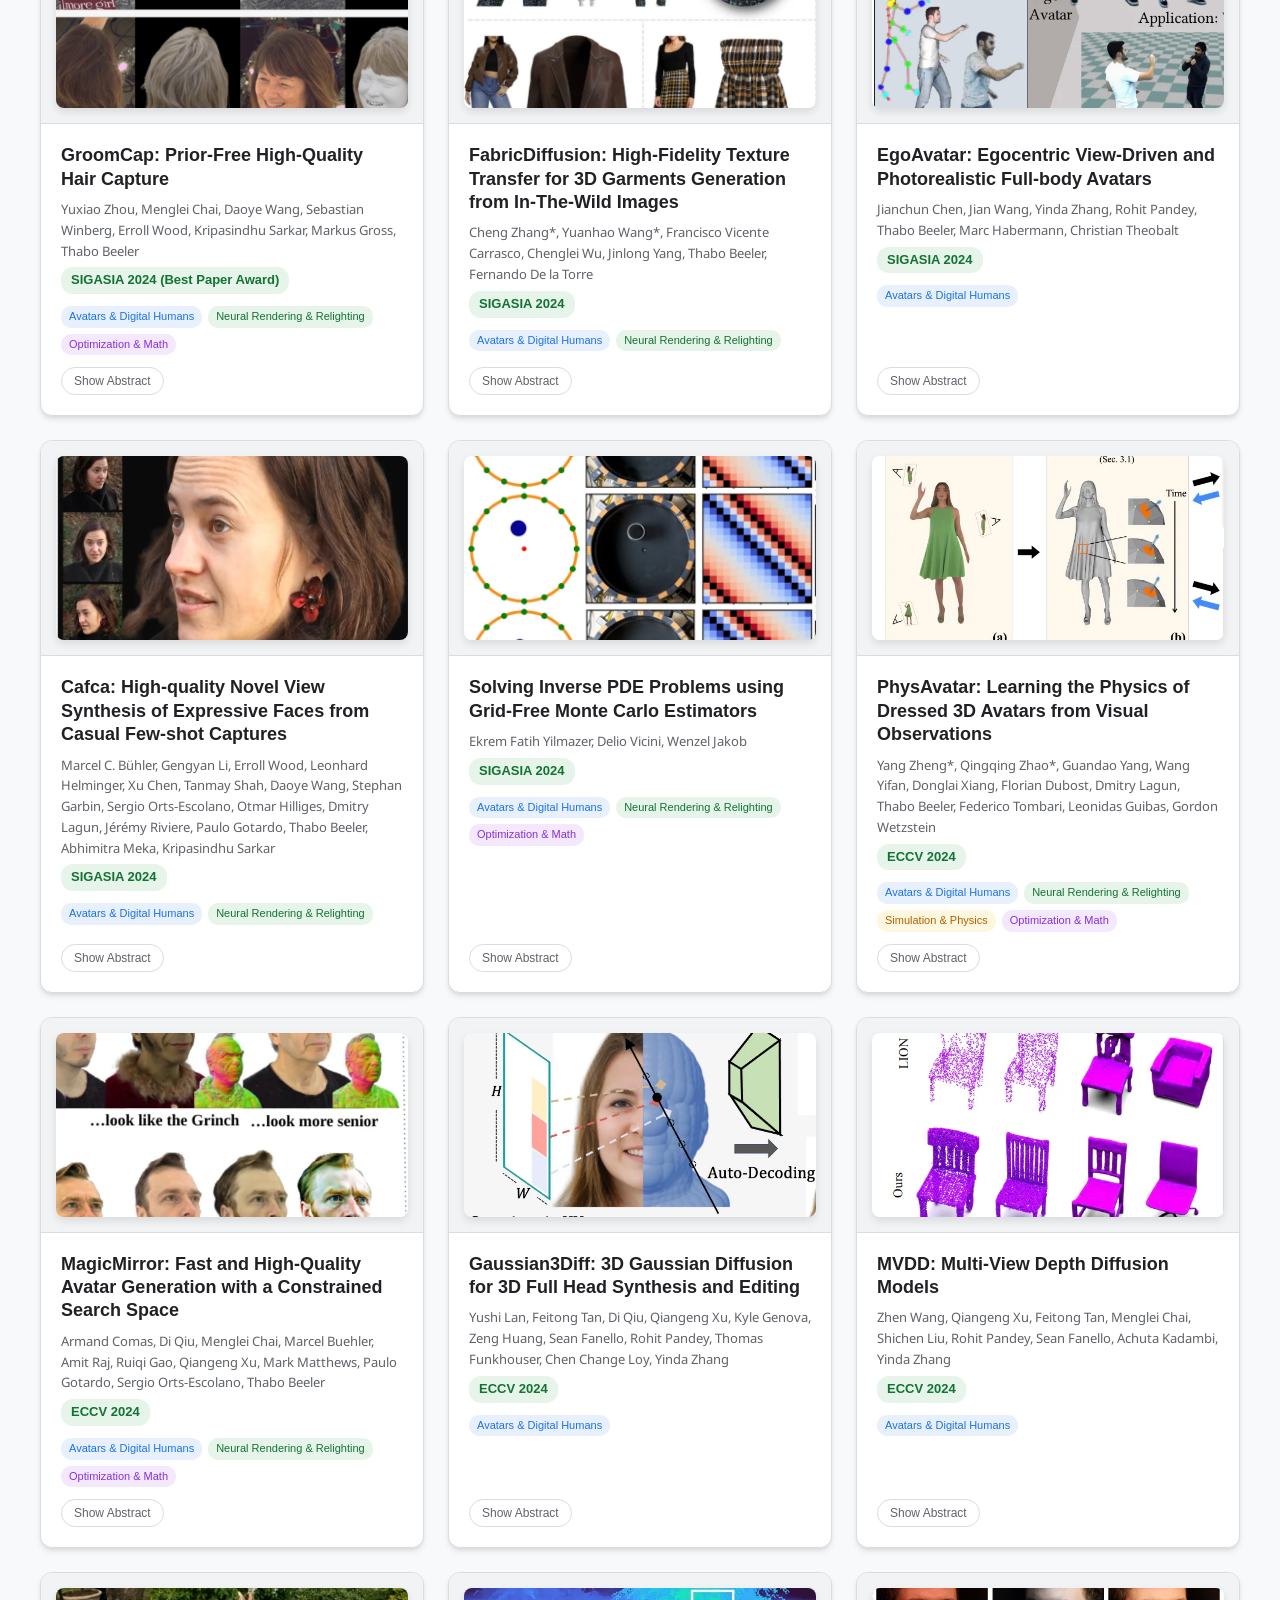
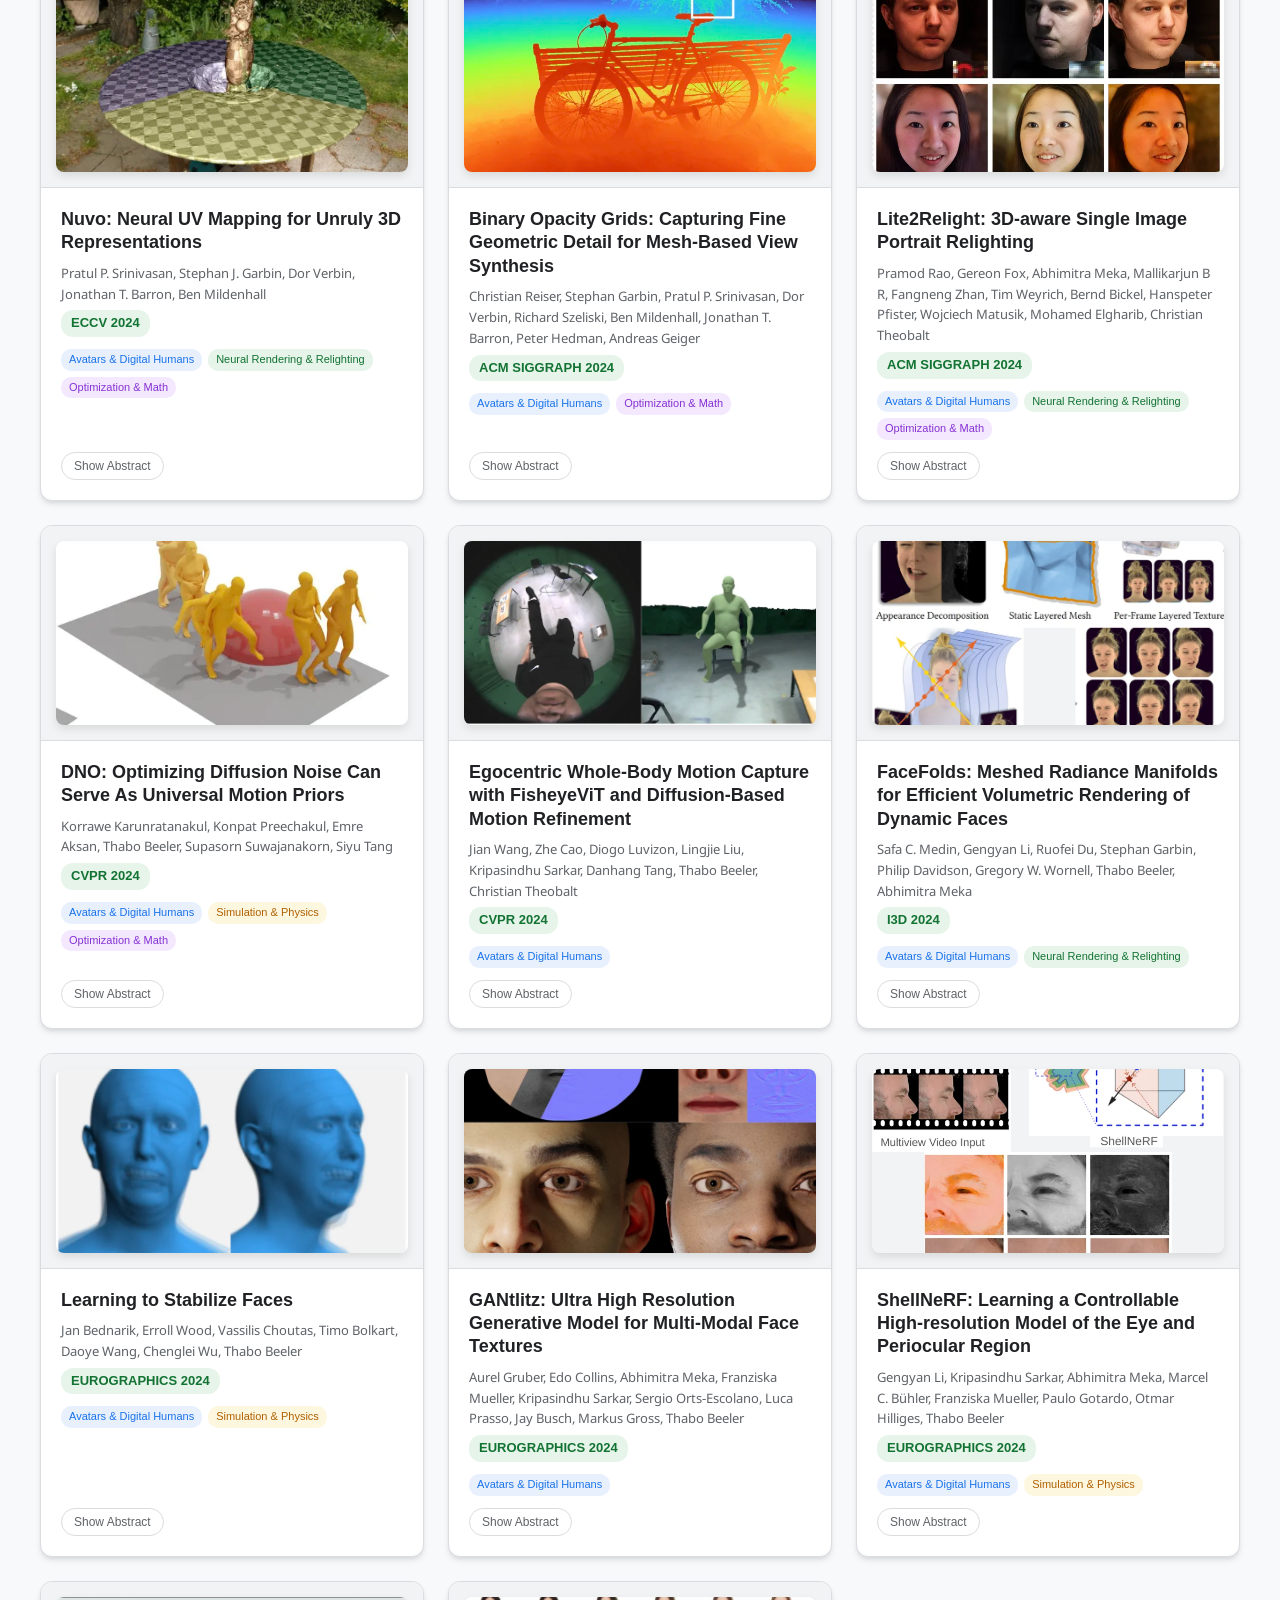
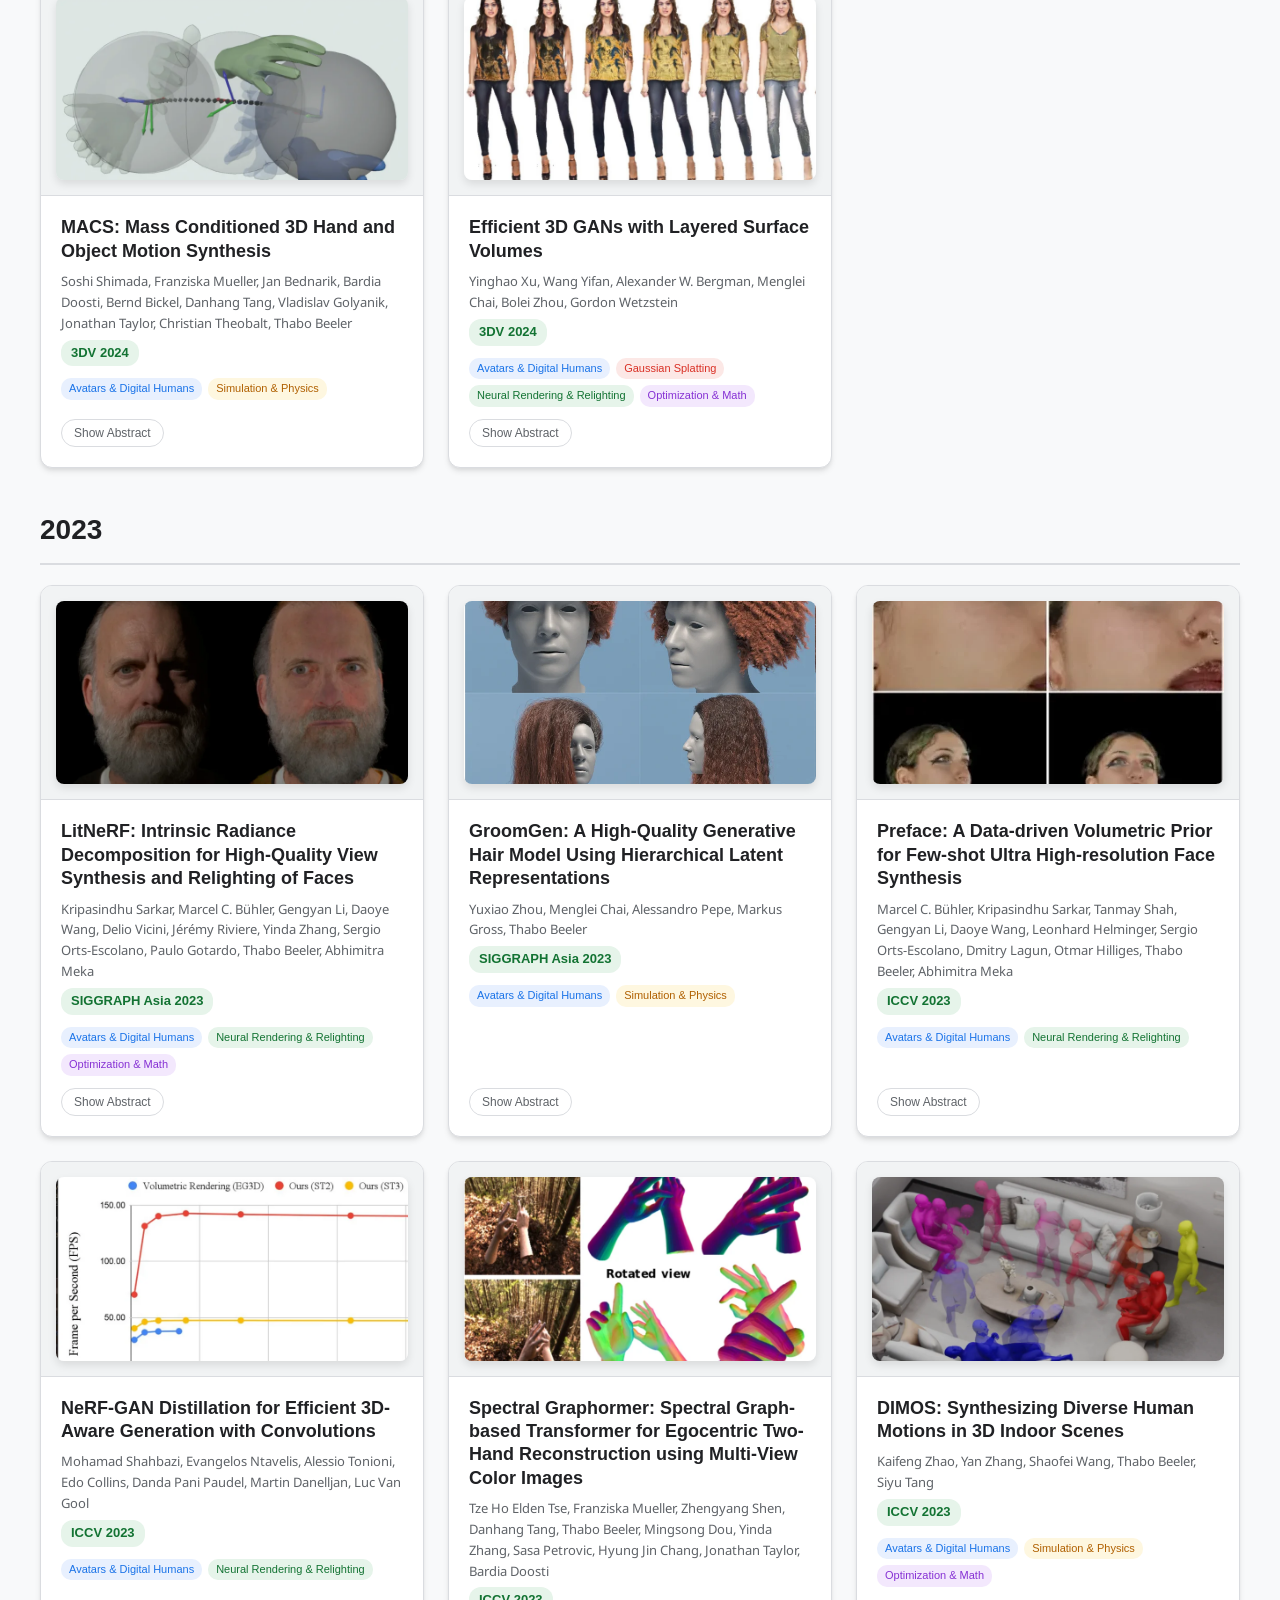
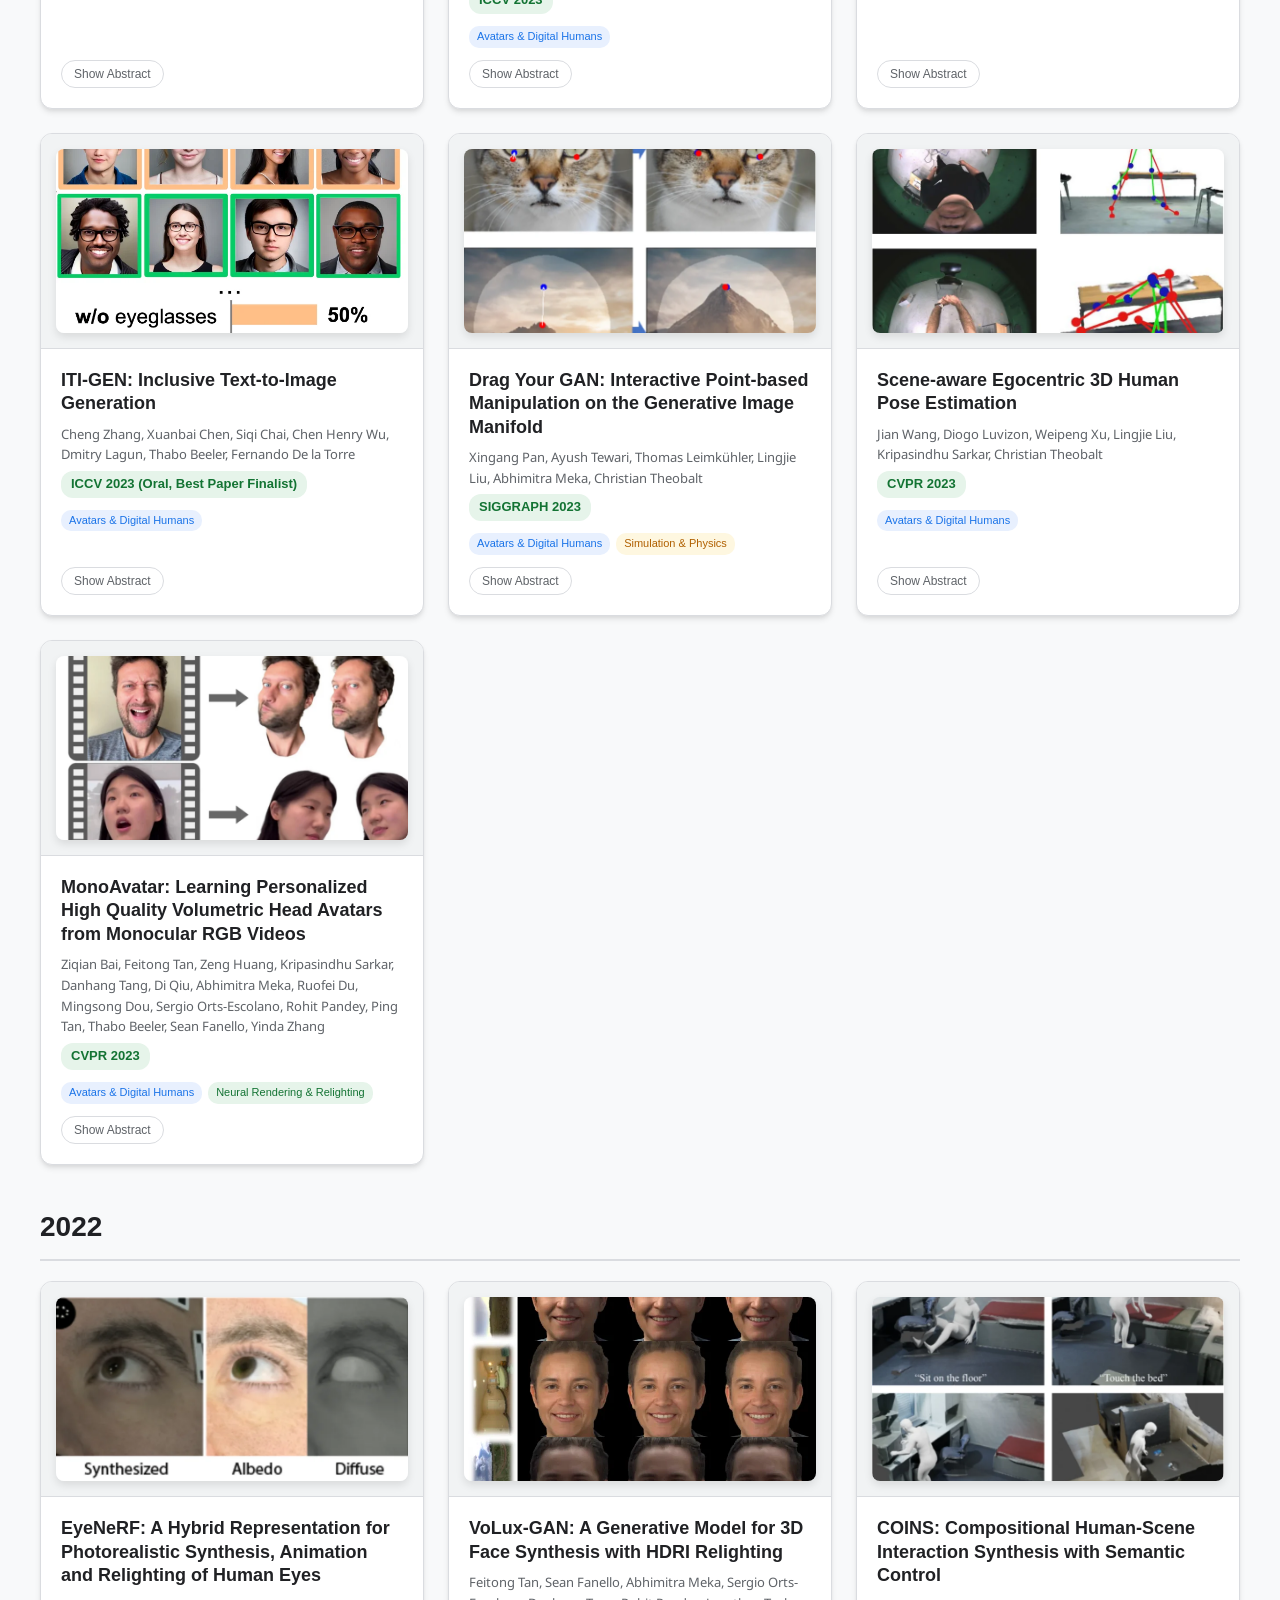
==== commit 72d5c80a: "Replace Veo hero banner with minimal real-publications & GNM showreel" ====
--- a/index.html
+++ b/index.html
@@ -29,8 +29,8 @@
 
   <!-- Title Banner -->
   <header class="hero_section">
-    <video poster="./images/hero_poster.webp" autoplay loop muted playsinline class="hero_video_bg">
-      <source src="./images/Generated_artistic_figure_side_pingpong.mp4" type="video/mp4">
+    <video poster="./images/hero_syntec_poster.webp" autoplay loop muted playsinline class="hero_video_bg">
+      <source src="./images/hero_syntec_reel.mp4" type="video/mp4">
     </video>
     <div class="hero_container">
       <div class="hero_text">
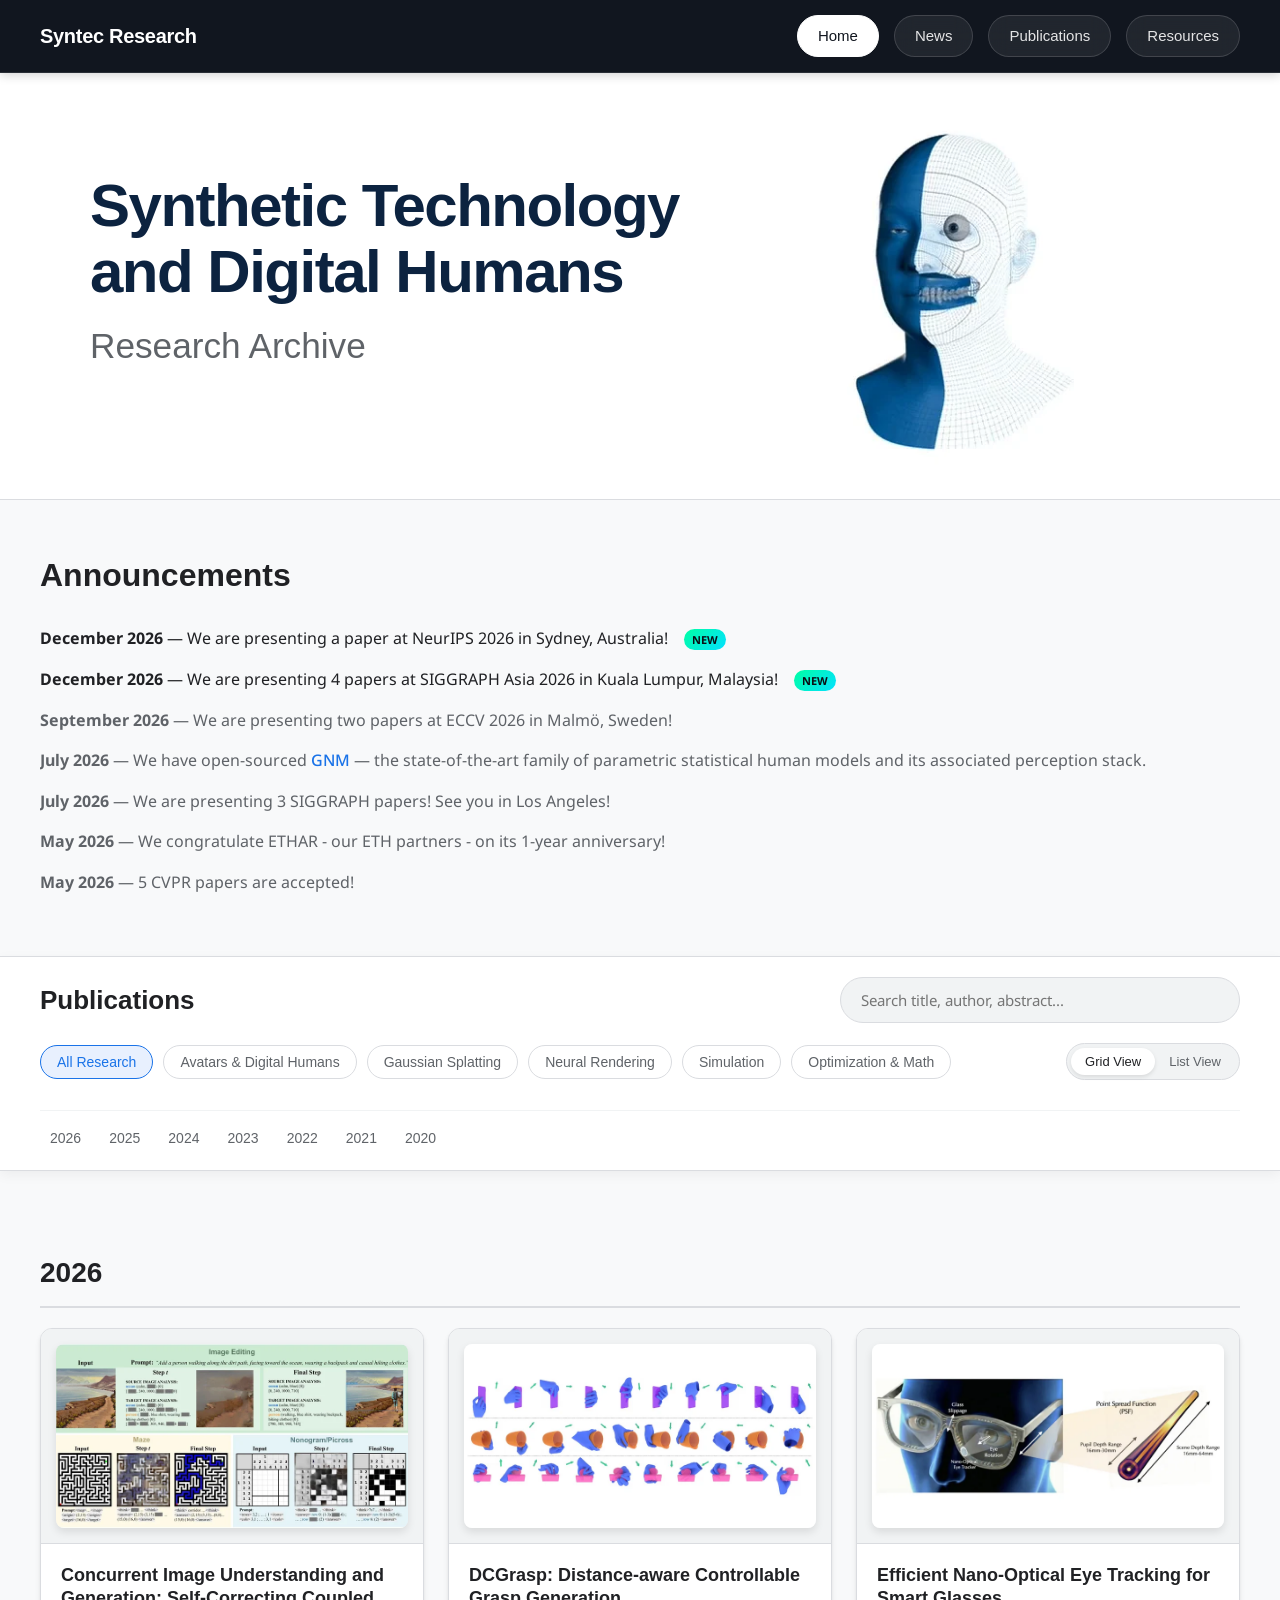
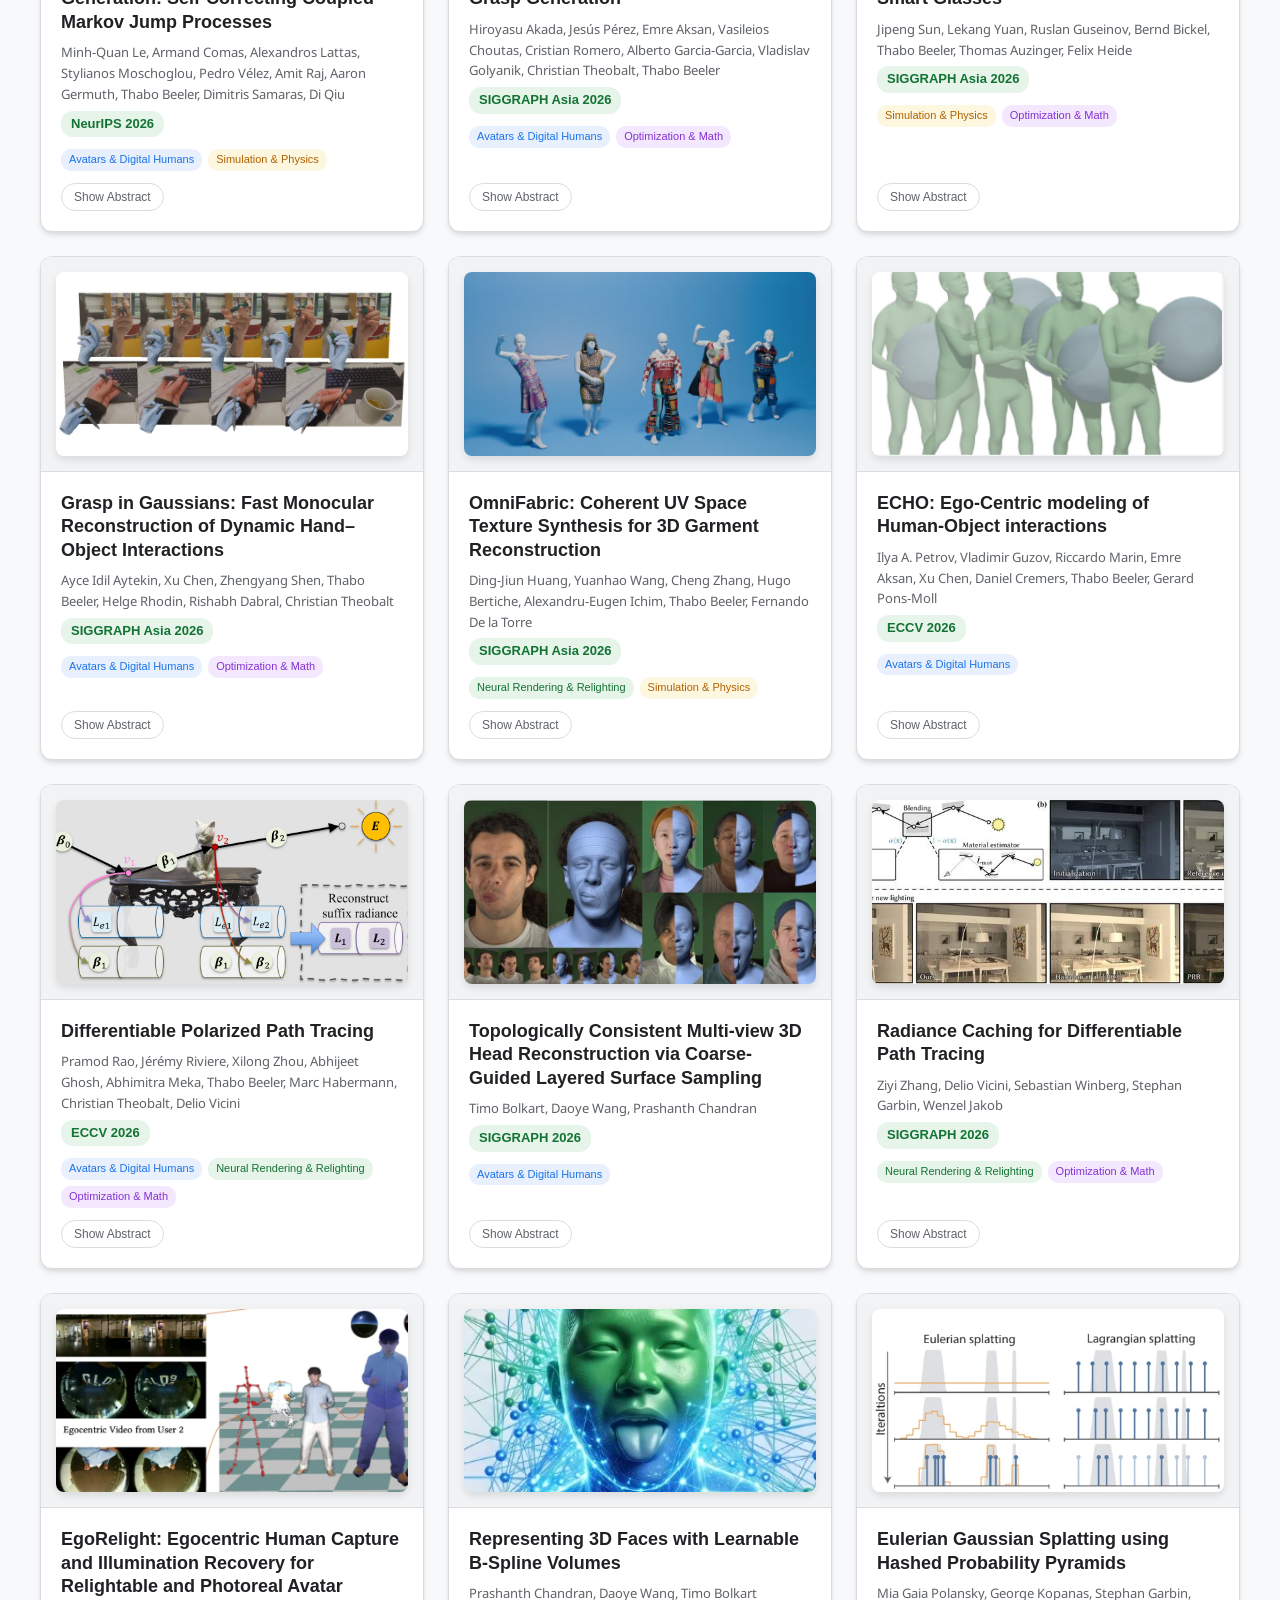
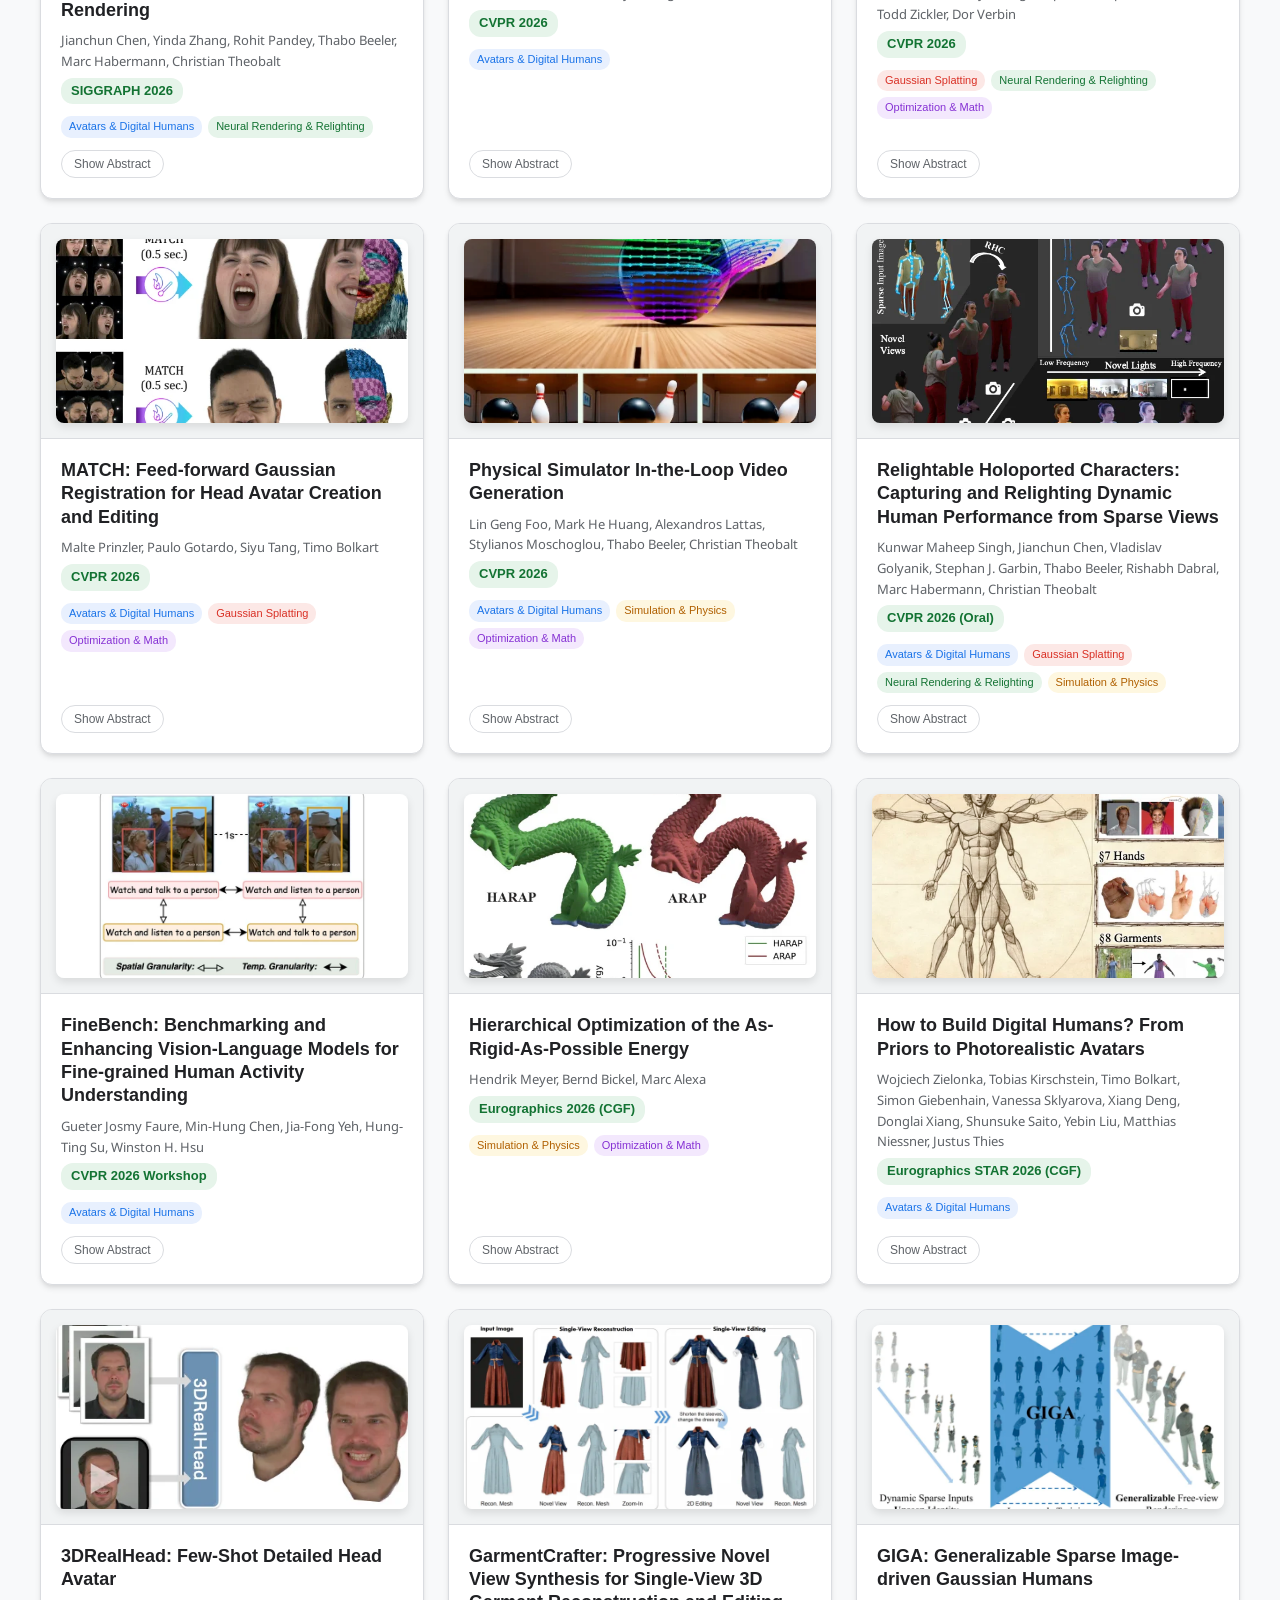
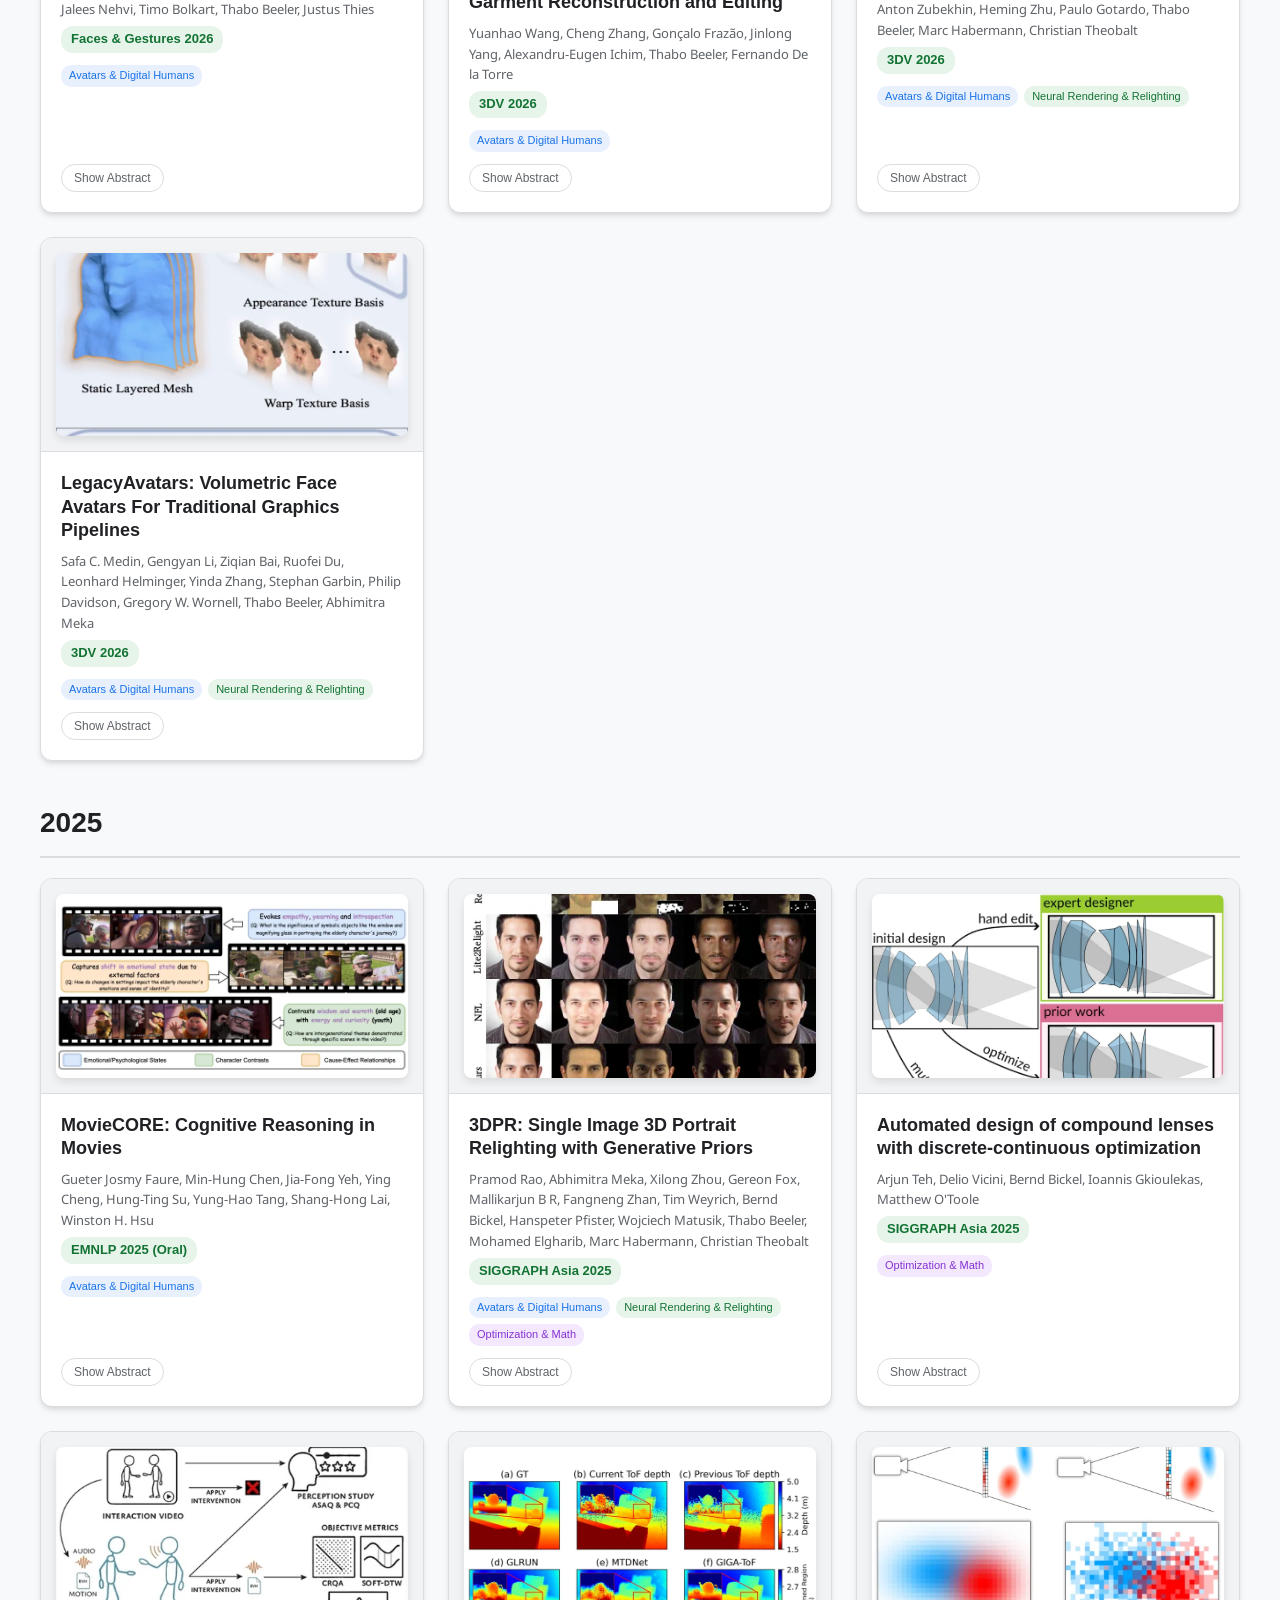
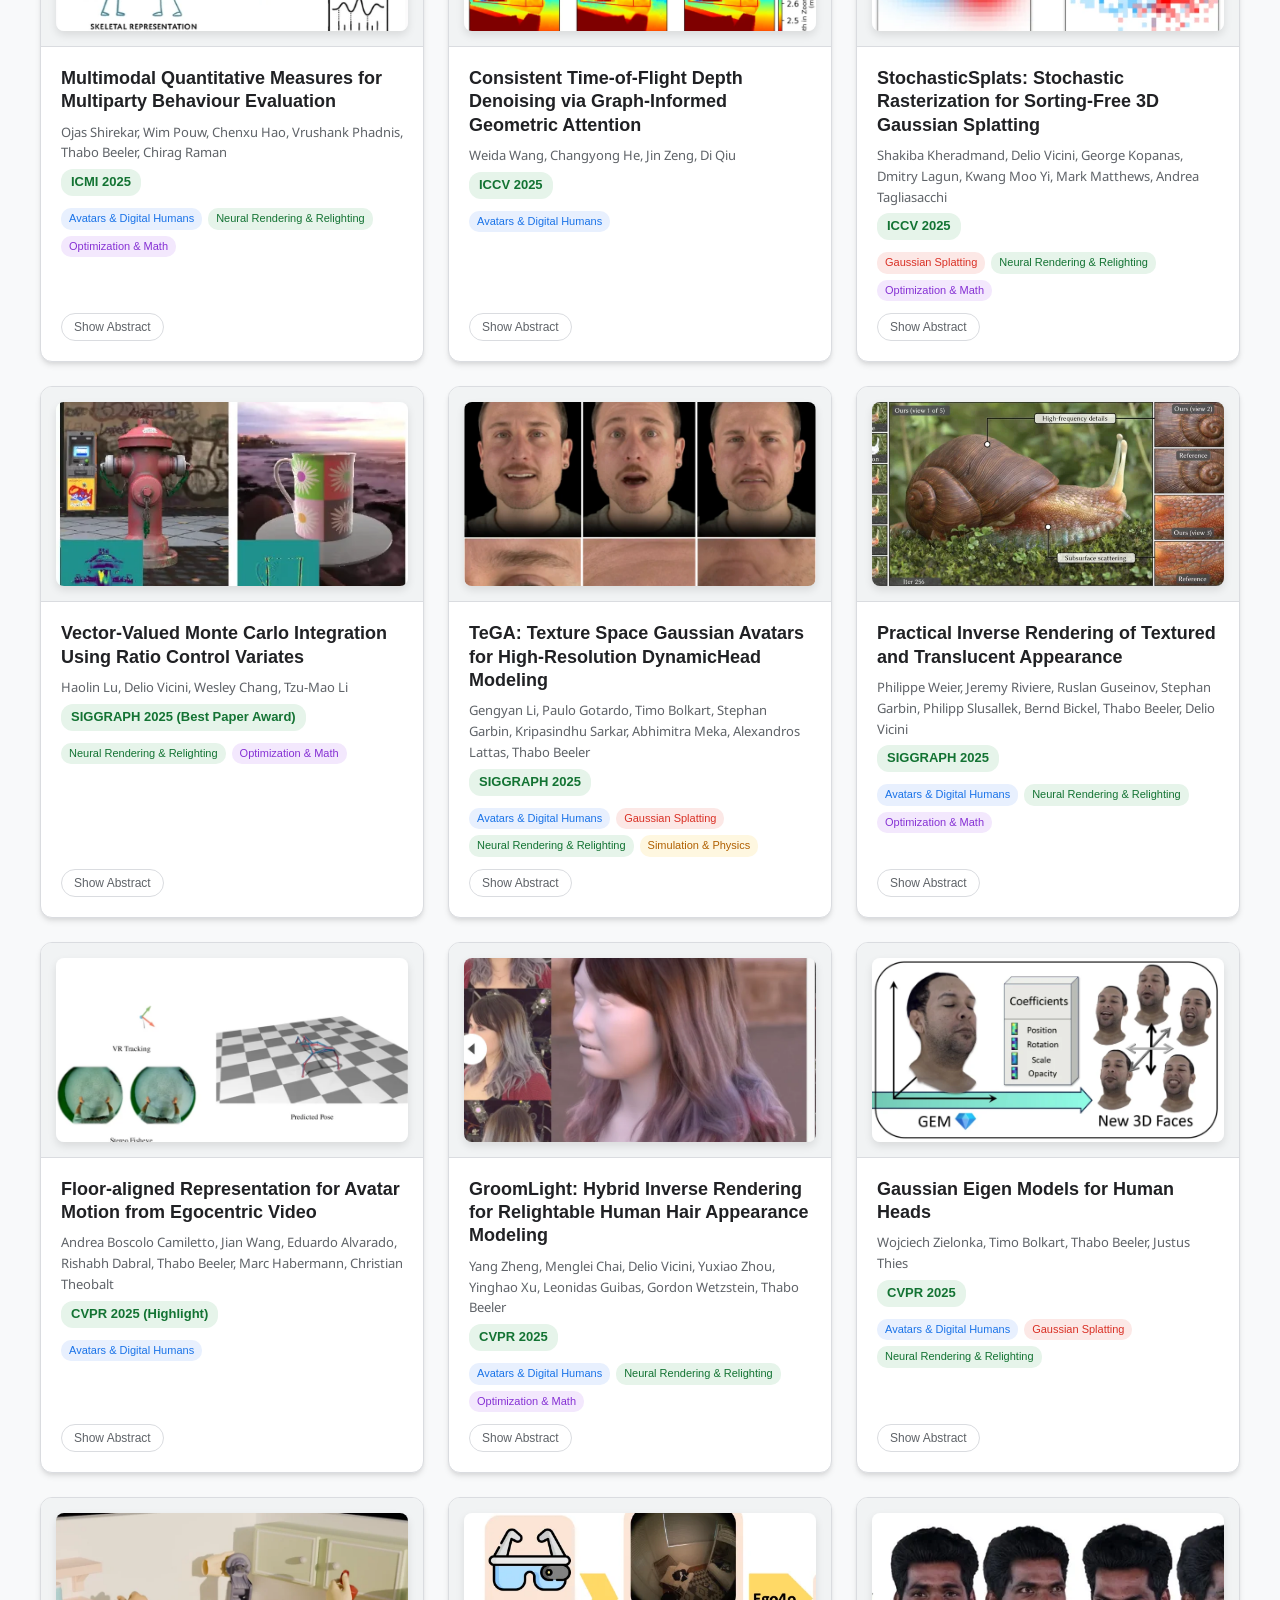
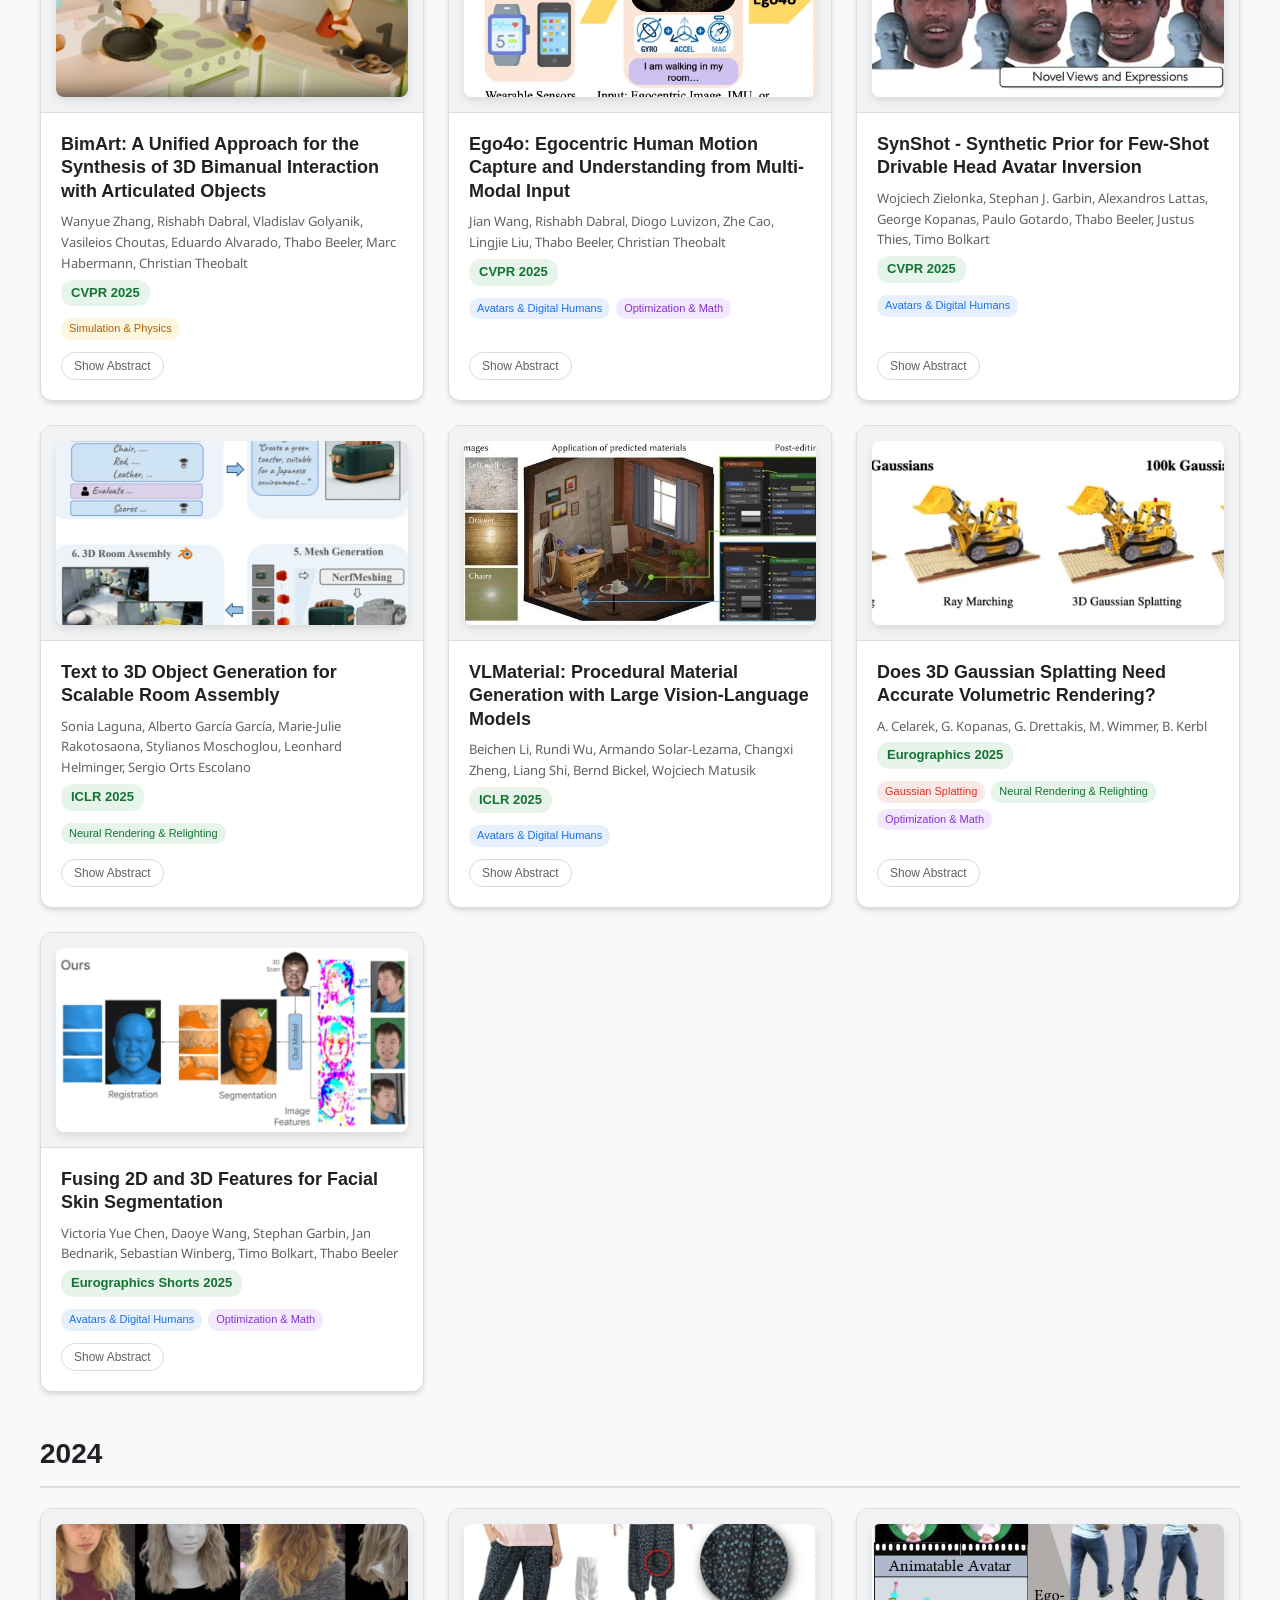
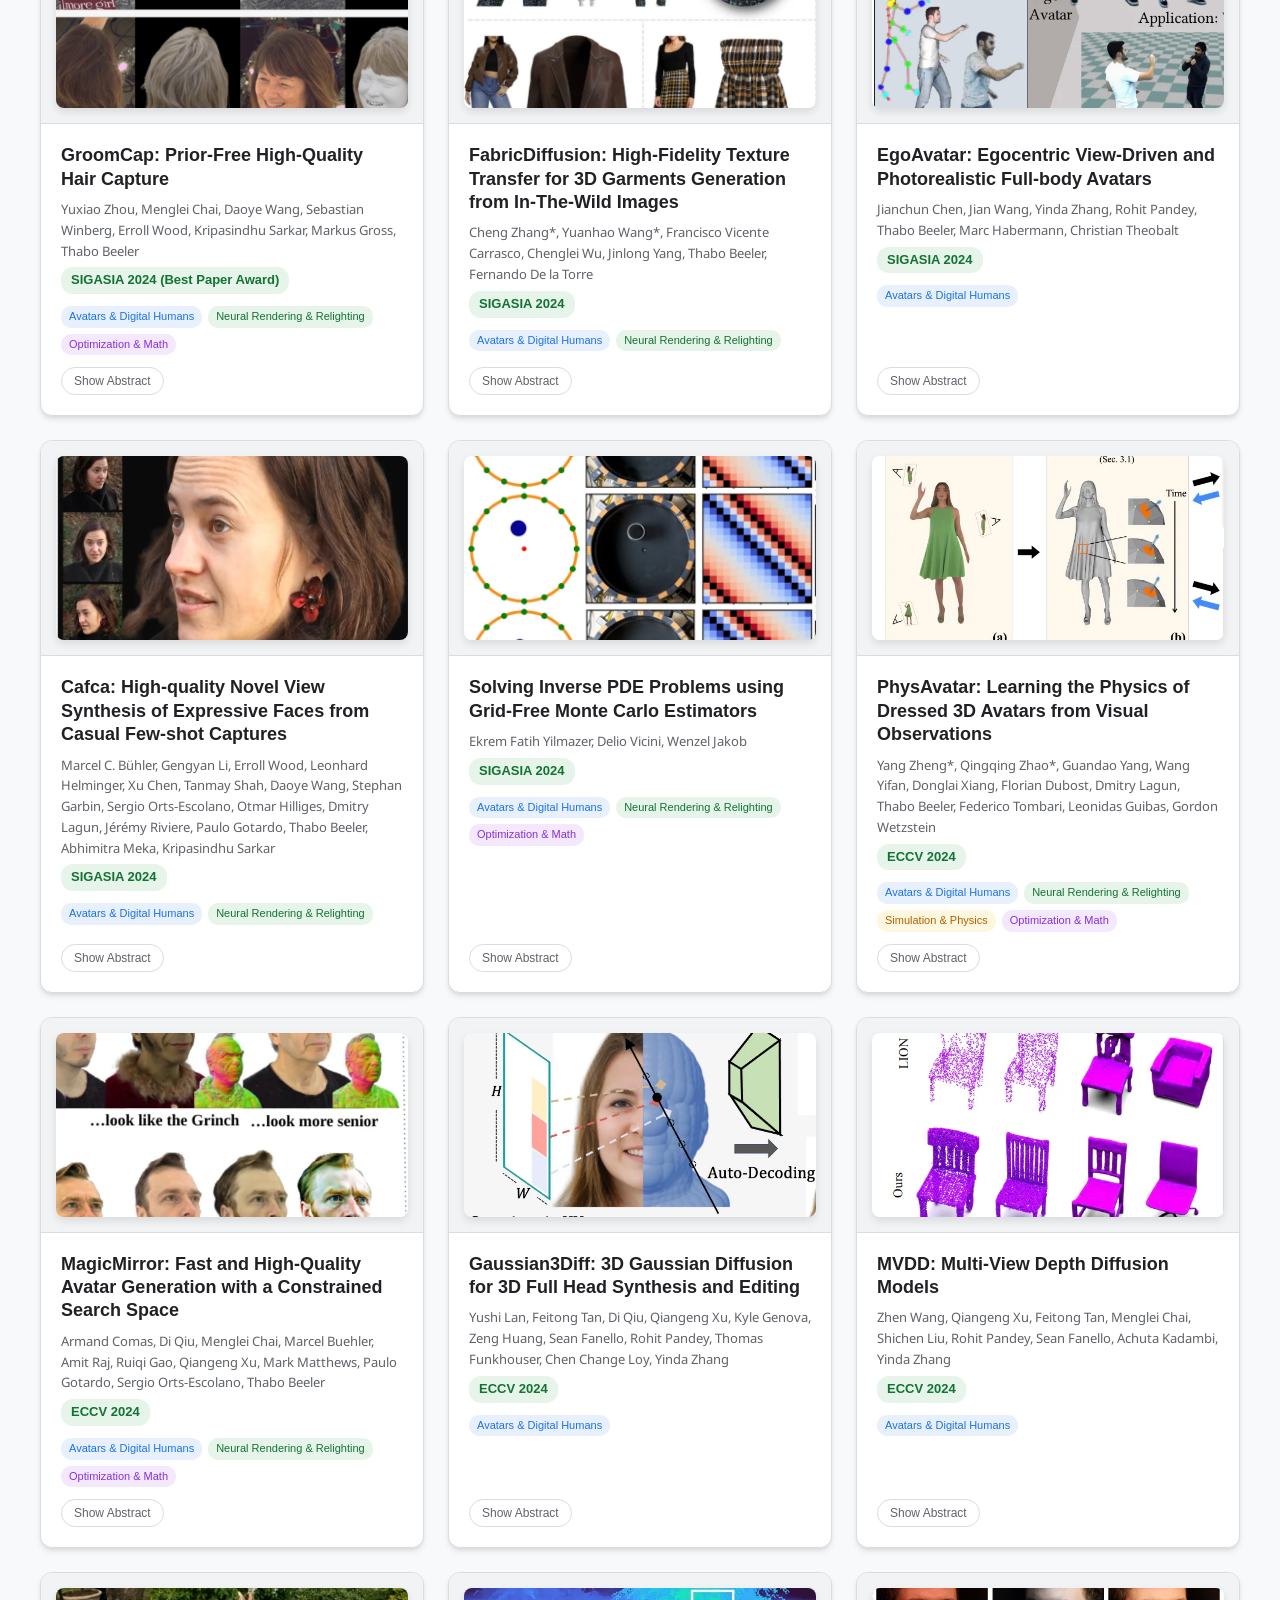
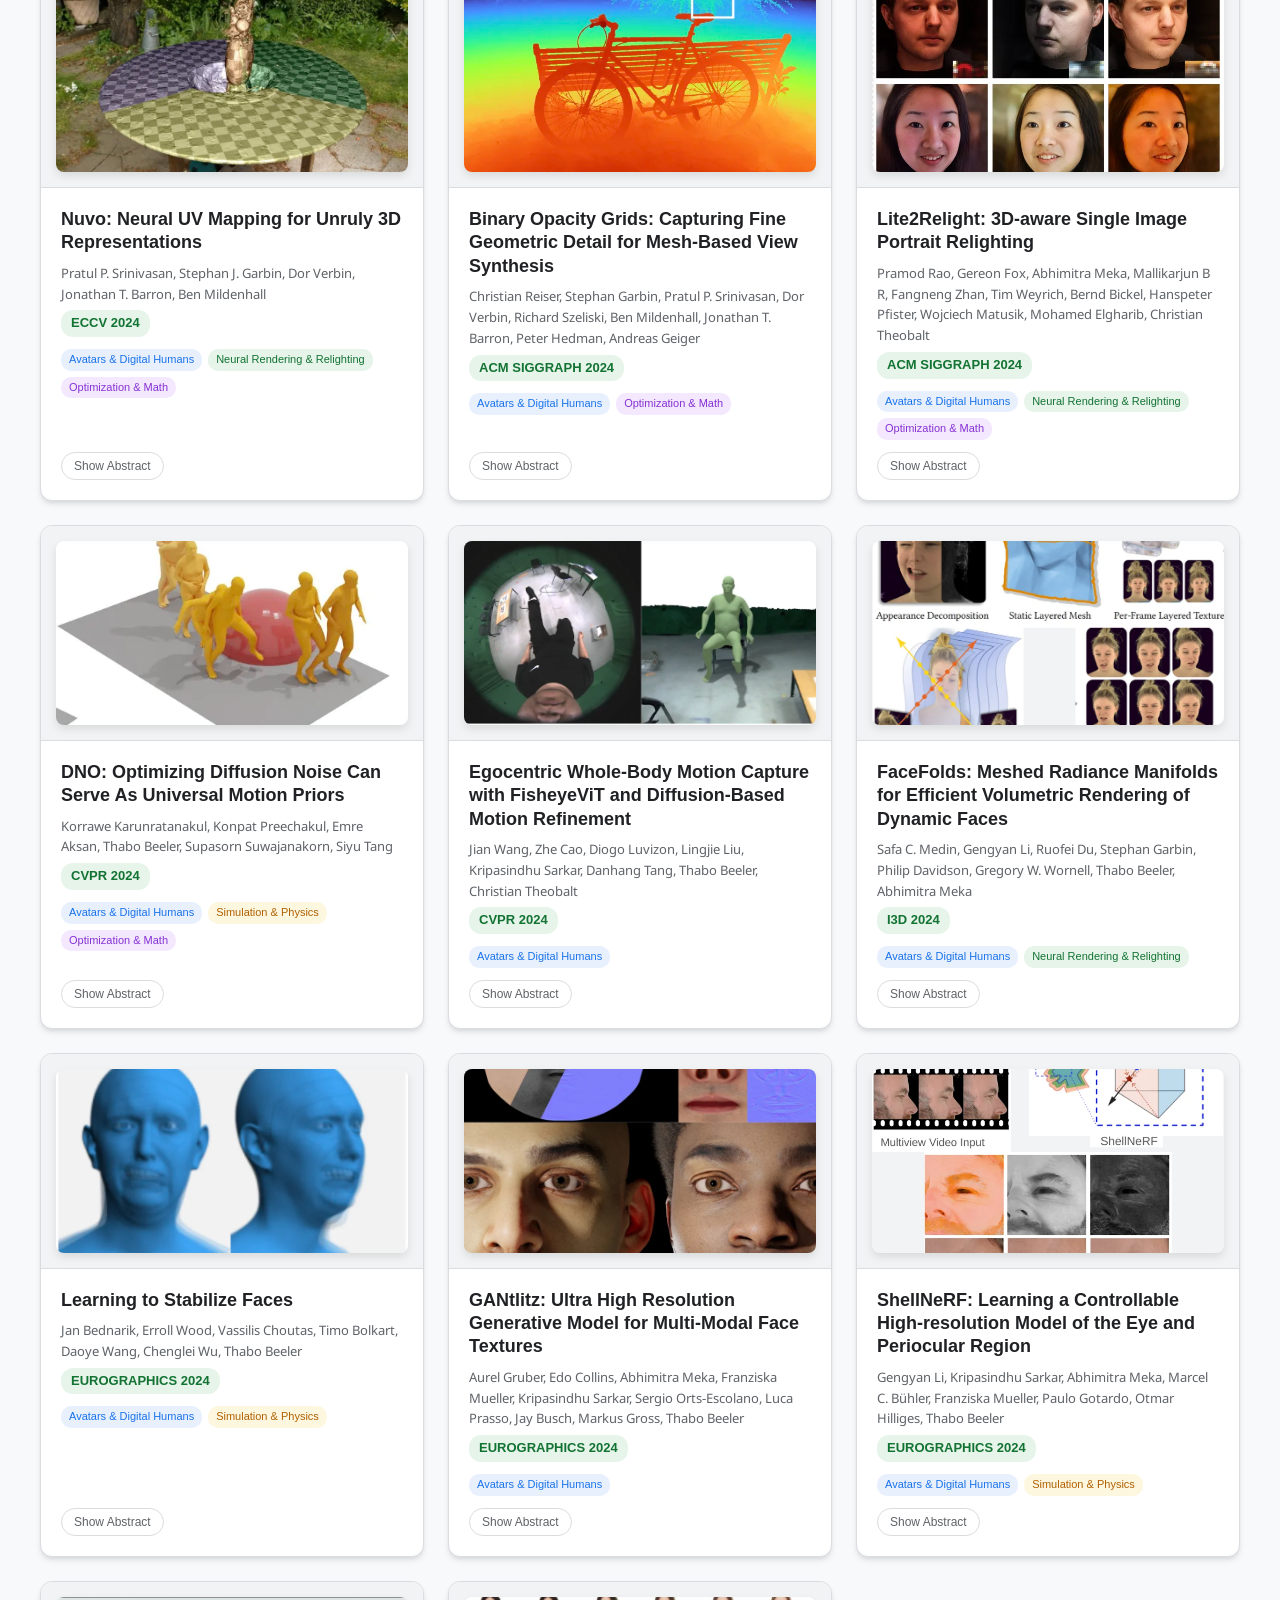
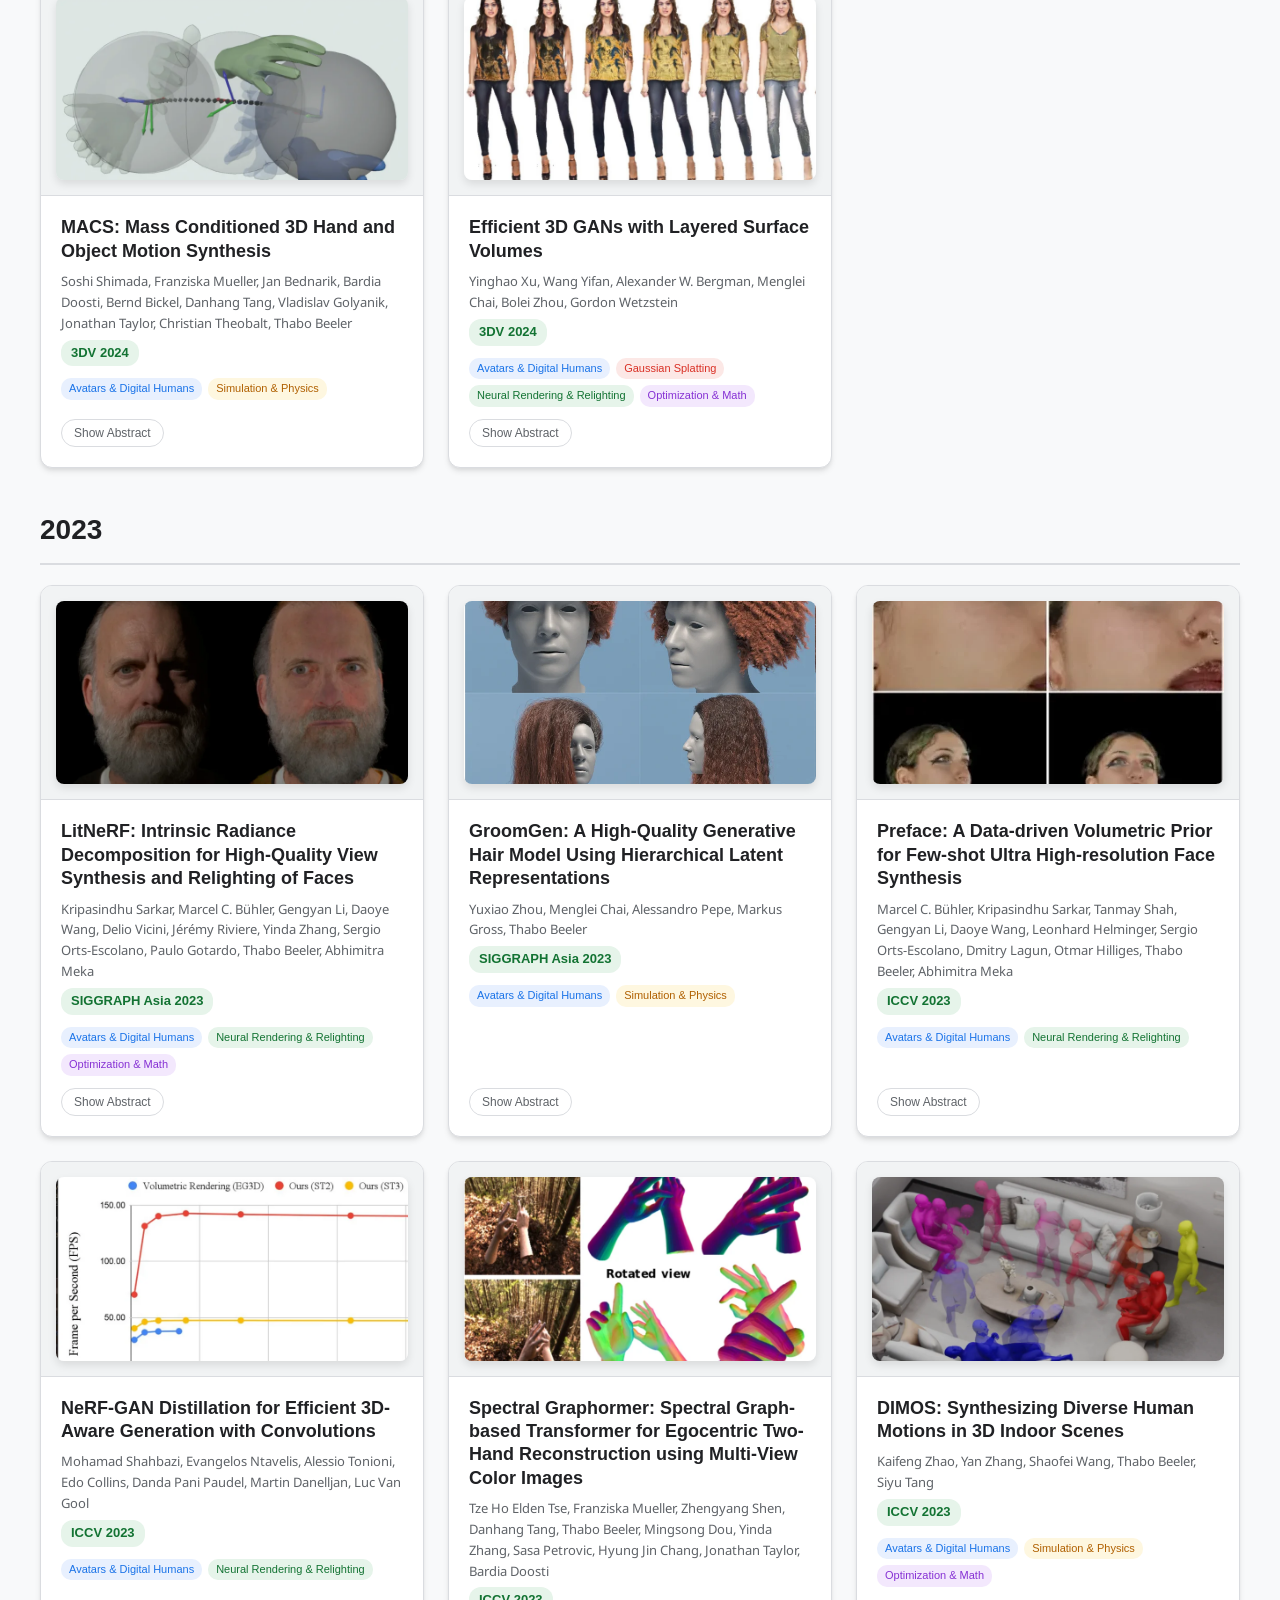
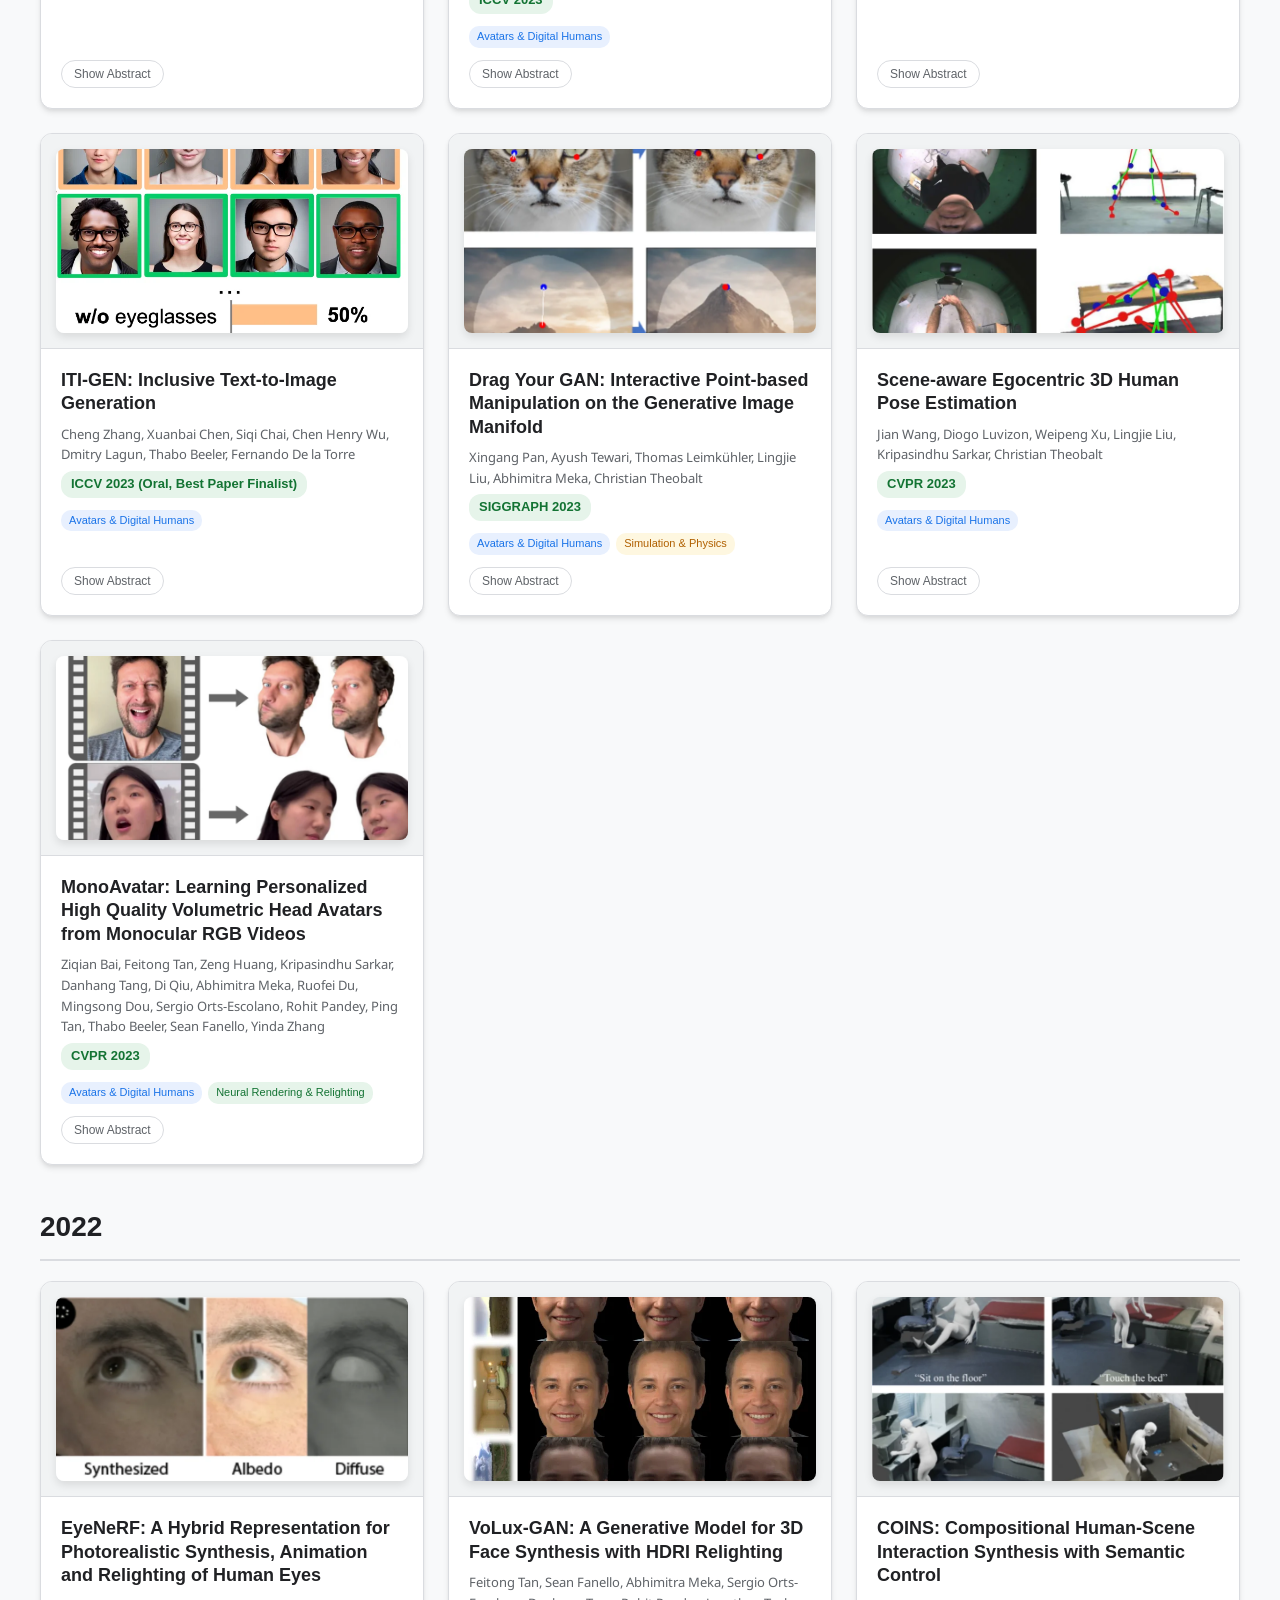
==== commit 89ad16bc: "Style top navigation bar in sleek near-black (#11161f) with Syntec Research wordmark" ====
--- a/index.html
+++ b/index.html
@@ -10,14 +10,13 @@
   <link href="https://fonts.googleapis.com/css?family=Google+Sans|Noto+Sans|Castoro"
         rel="stylesheet">
 
-  <link rel="stylesheet" href="./main.css?v=23">
+  <link rel="stylesheet" href="./main.css?v=26">
 </head>
 <body>
   <!-- Top Navigation Bar -->
   <nav class="site_navbar">
     <div class="navbar_container">
-      <a href="./index.html?view=grid" class="navbar_logo" style="text-decoration: none; color: var(--text-color);">
-      </a>
+      <a href="./index.html?view=grid" class="navbar_logo" style="text-decoration: none;">Syntec Research</a>
       <div class="top_nav">
         <a href="./index.html?view=grid" id="nav-home" class="active">Home</a>
         <a href="./news.html">News</a>
--- a/main.css
+++ b/main.css
@@ -77,8 +77,9 @@
    Top Navigation Bar
    ========================================== */
 .site_navbar {
-  background-color: var(--card-bg);
-  border-bottom: 1px solid var(--border-color);
+  background-color: #11161f;
+  border-bottom: 1px solid rgba(255, 255, 255, 0.1);
+  box-shadow: 0 2px 10px rgba(0, 0, 0, 0.18);
   width: 100%;
   position: relative;
   z-index: 100;
@@ -98,10 +99,10 @@
   align-items: center;
   gap: 12px;
   font-family: 'Google Sans', sans-serif;
-  font-size: 24px;
+  font-size: 20px;
   font-weight: 700;
-  color: var(--text-color);
-  letter-spacing: -0.5px;
+  color: #ffffff;
+  letter-spacing: -0.3px;
 }
 
 .navbar_logo img {
@@ -120,20 +121,26 @@
   font-family: 'Google Sans', sans-serif;
   font-size: 15px;
   font-weight: 500;
-  color: var(--text-color);
-  background: rgba(255, 255, 255, 0.85);
+  color: rgba(255, 255, 255, 0.88);
+  background: rgba(255, 255, 255, 0.07);
   padding: 8px 20px;
   border-radius: 24px;
   backdrop-filter: blur(10px);
   -webkit-backdrop-filter: blur(10px);
   transition: var(--transition);
-  border: 1px solid rgba(0, 0, 0, 0.08);
-}
-
-.top_nav a:hover, .top_nav a.active {
-  background: var(--primary-color);
-  color: white;
-  border-color: var(--primary-color);
+  border: 1px solid rgba(255, 255, 255, 0.15);
+}
+
+.top_nav a:hover {
+  background: rgba(255, 255, 255, 0.16);
+  color: #ffffff;
+  border-color: rgba(255, 255, 255, 0.32);
+}
+
+.top_nav a.active {
+  background: #ffffff;
+  color: #11161f;
+  border-color: #ffffff;
 }
 
 body.dark-theme .top_nav a {
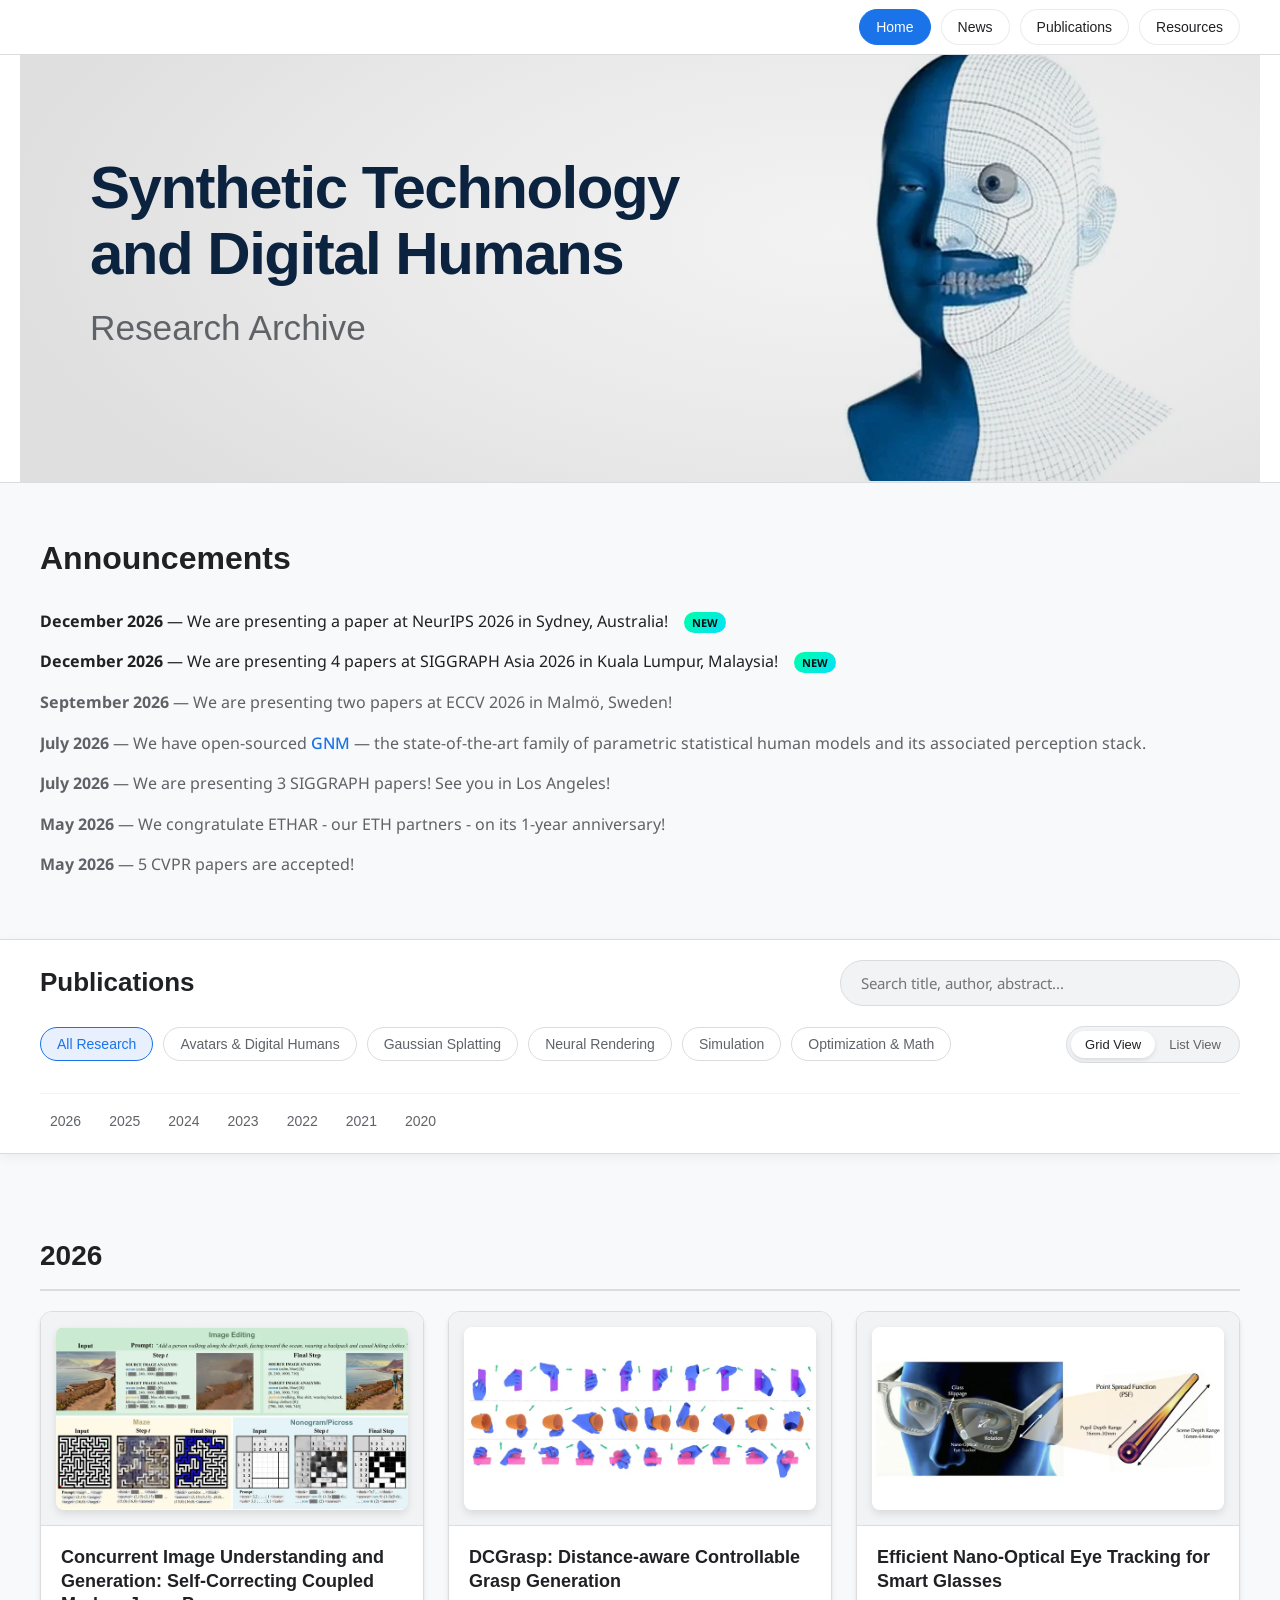
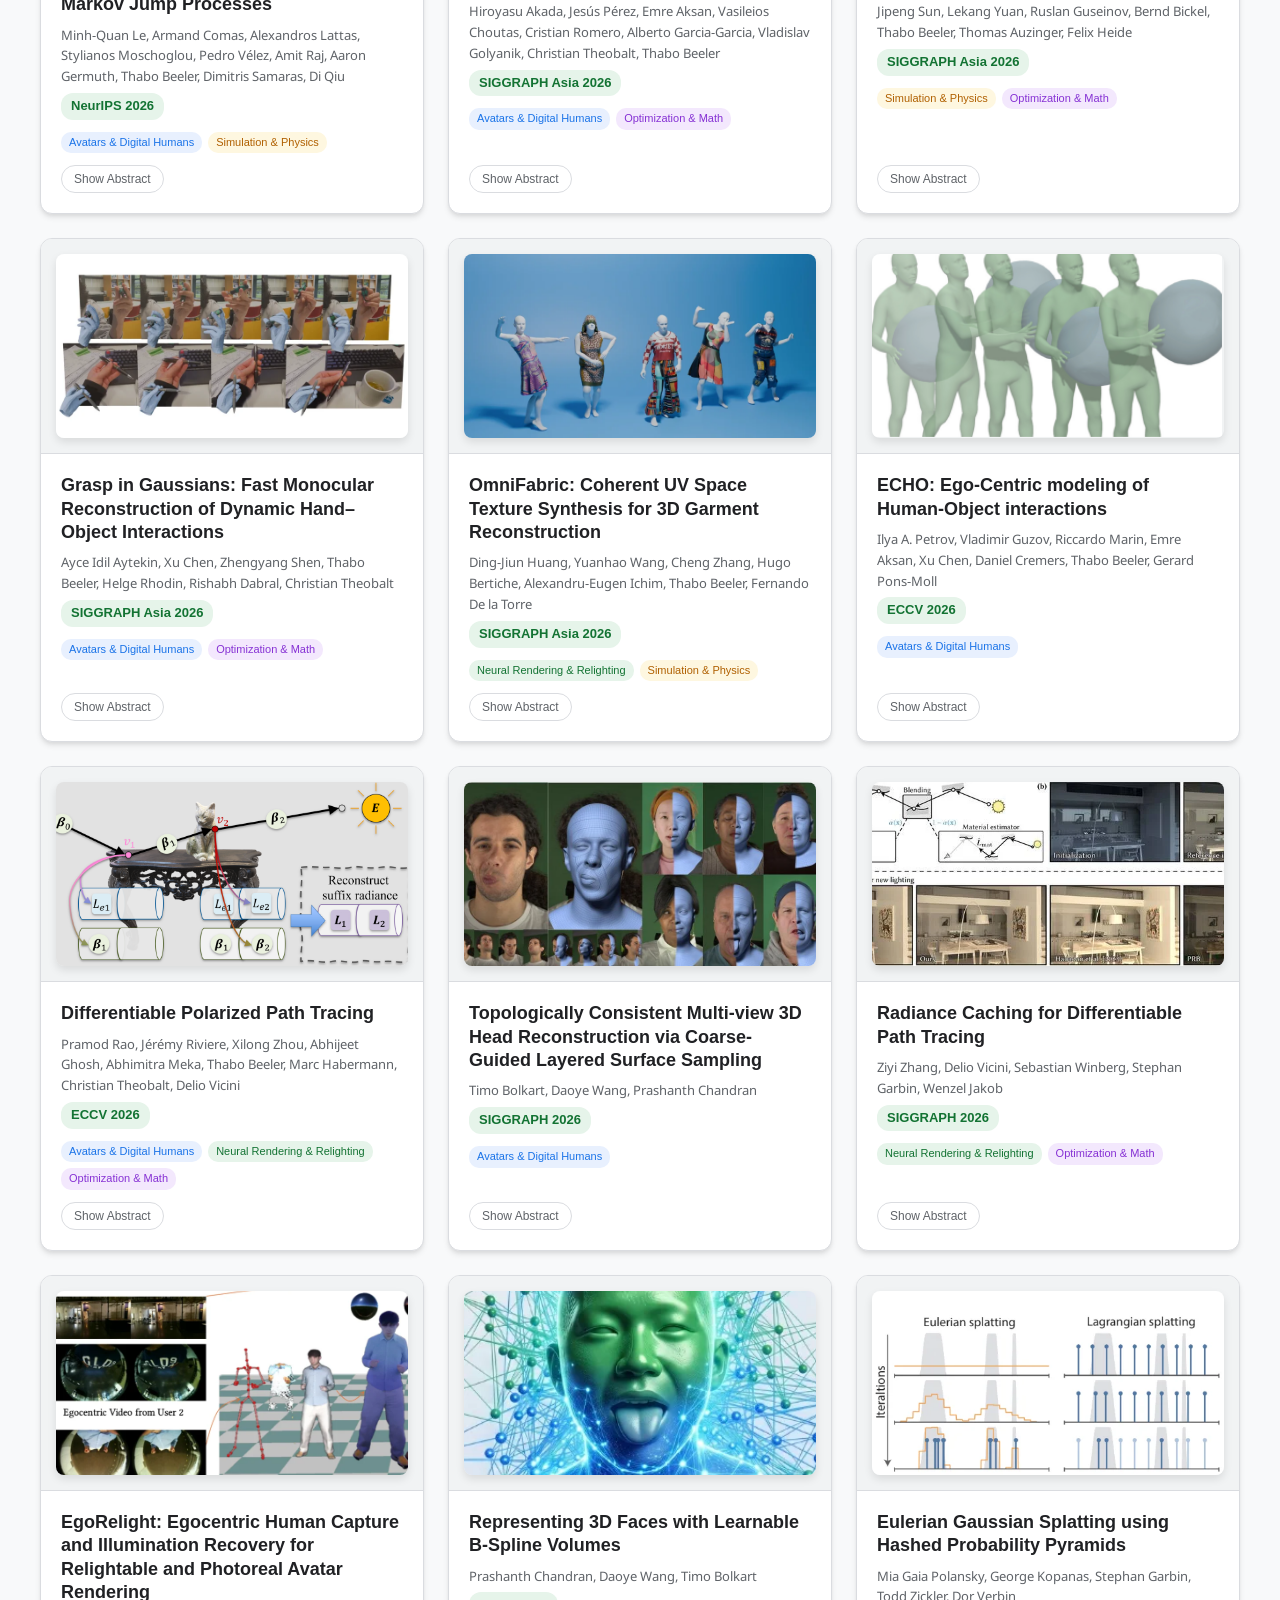
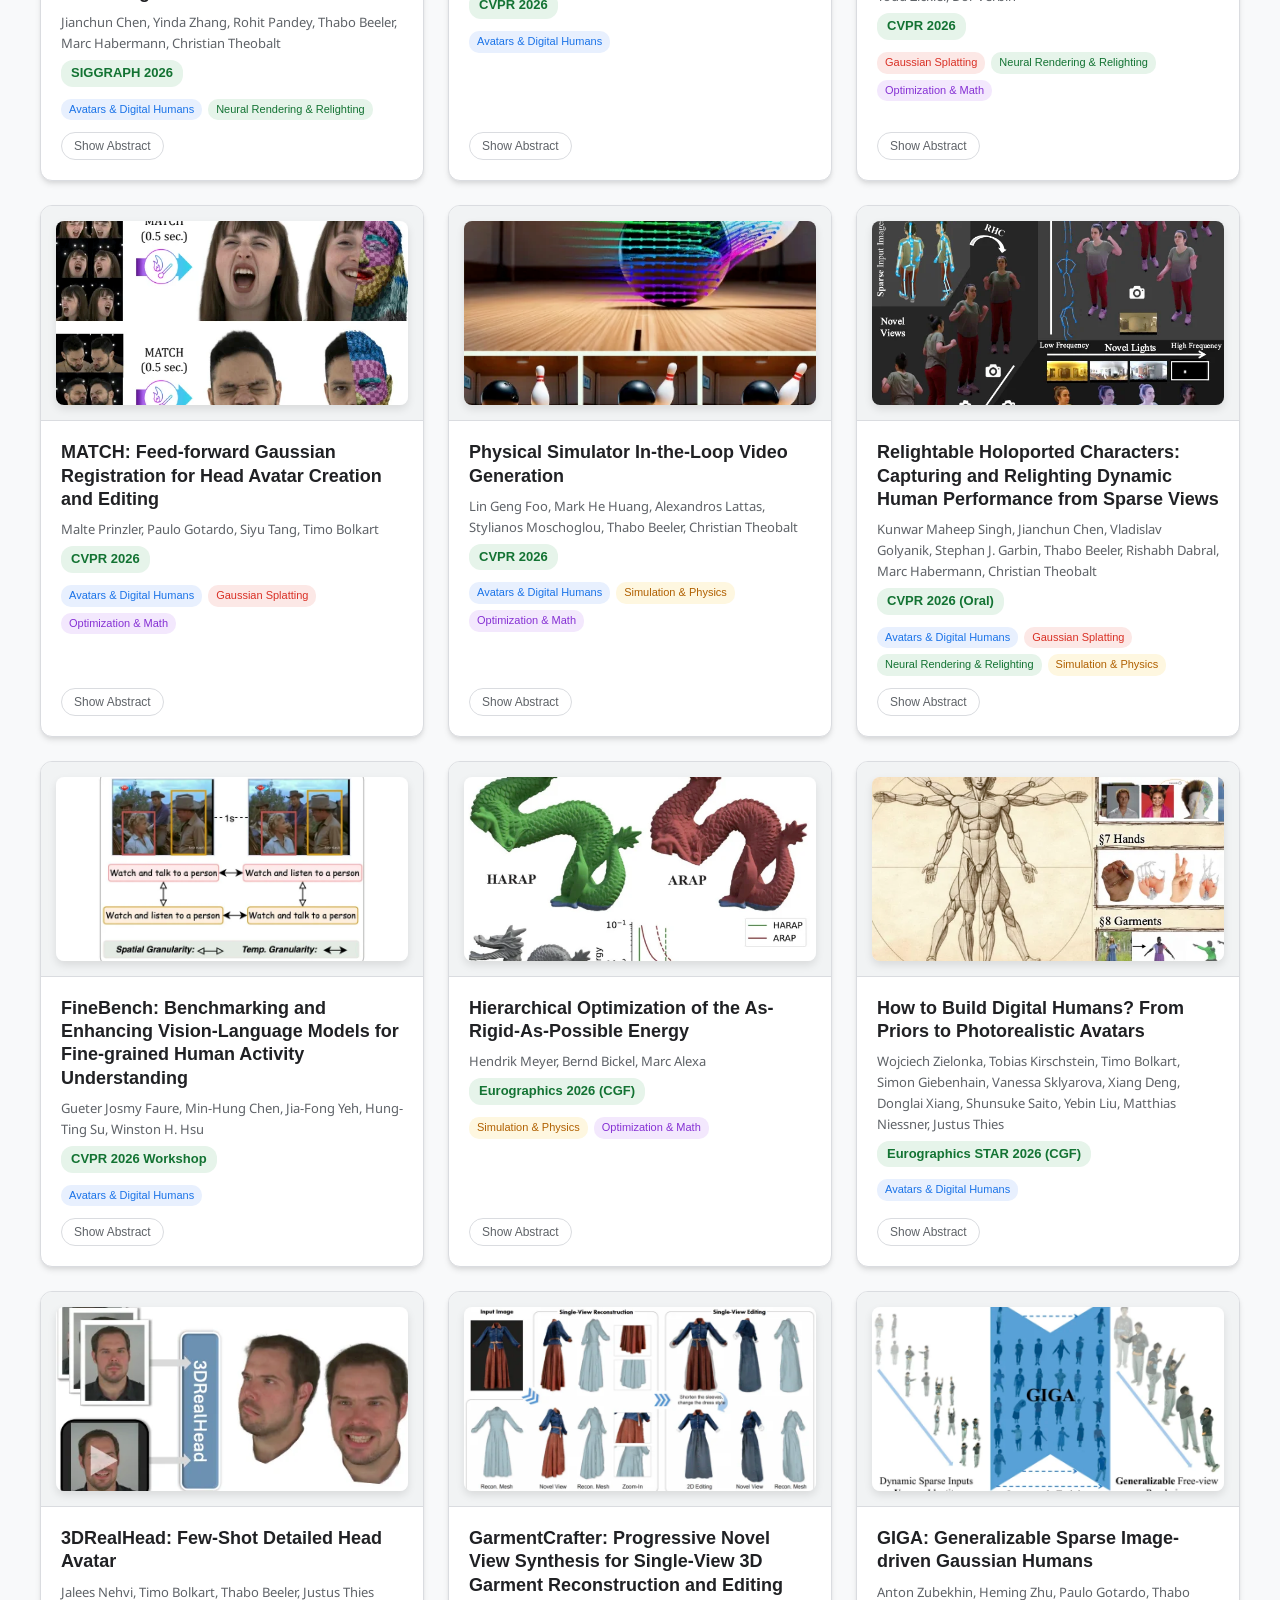
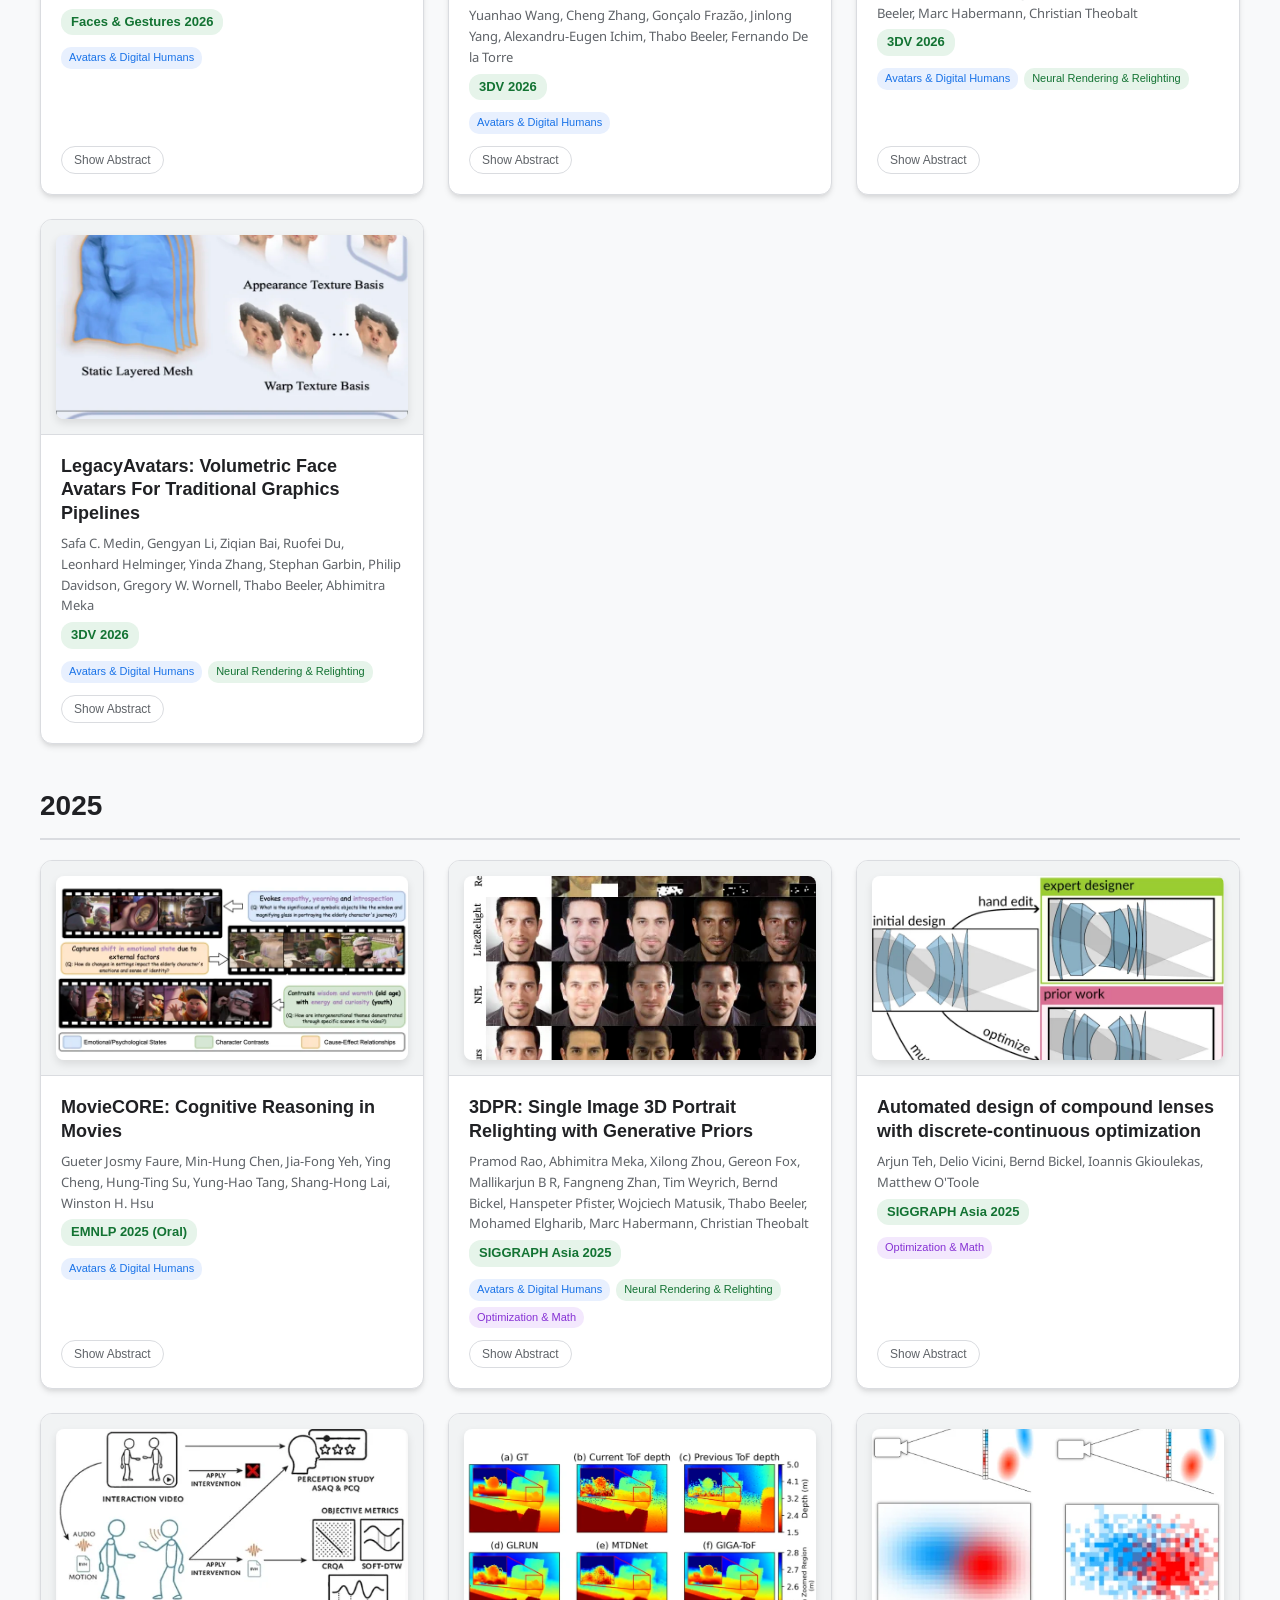
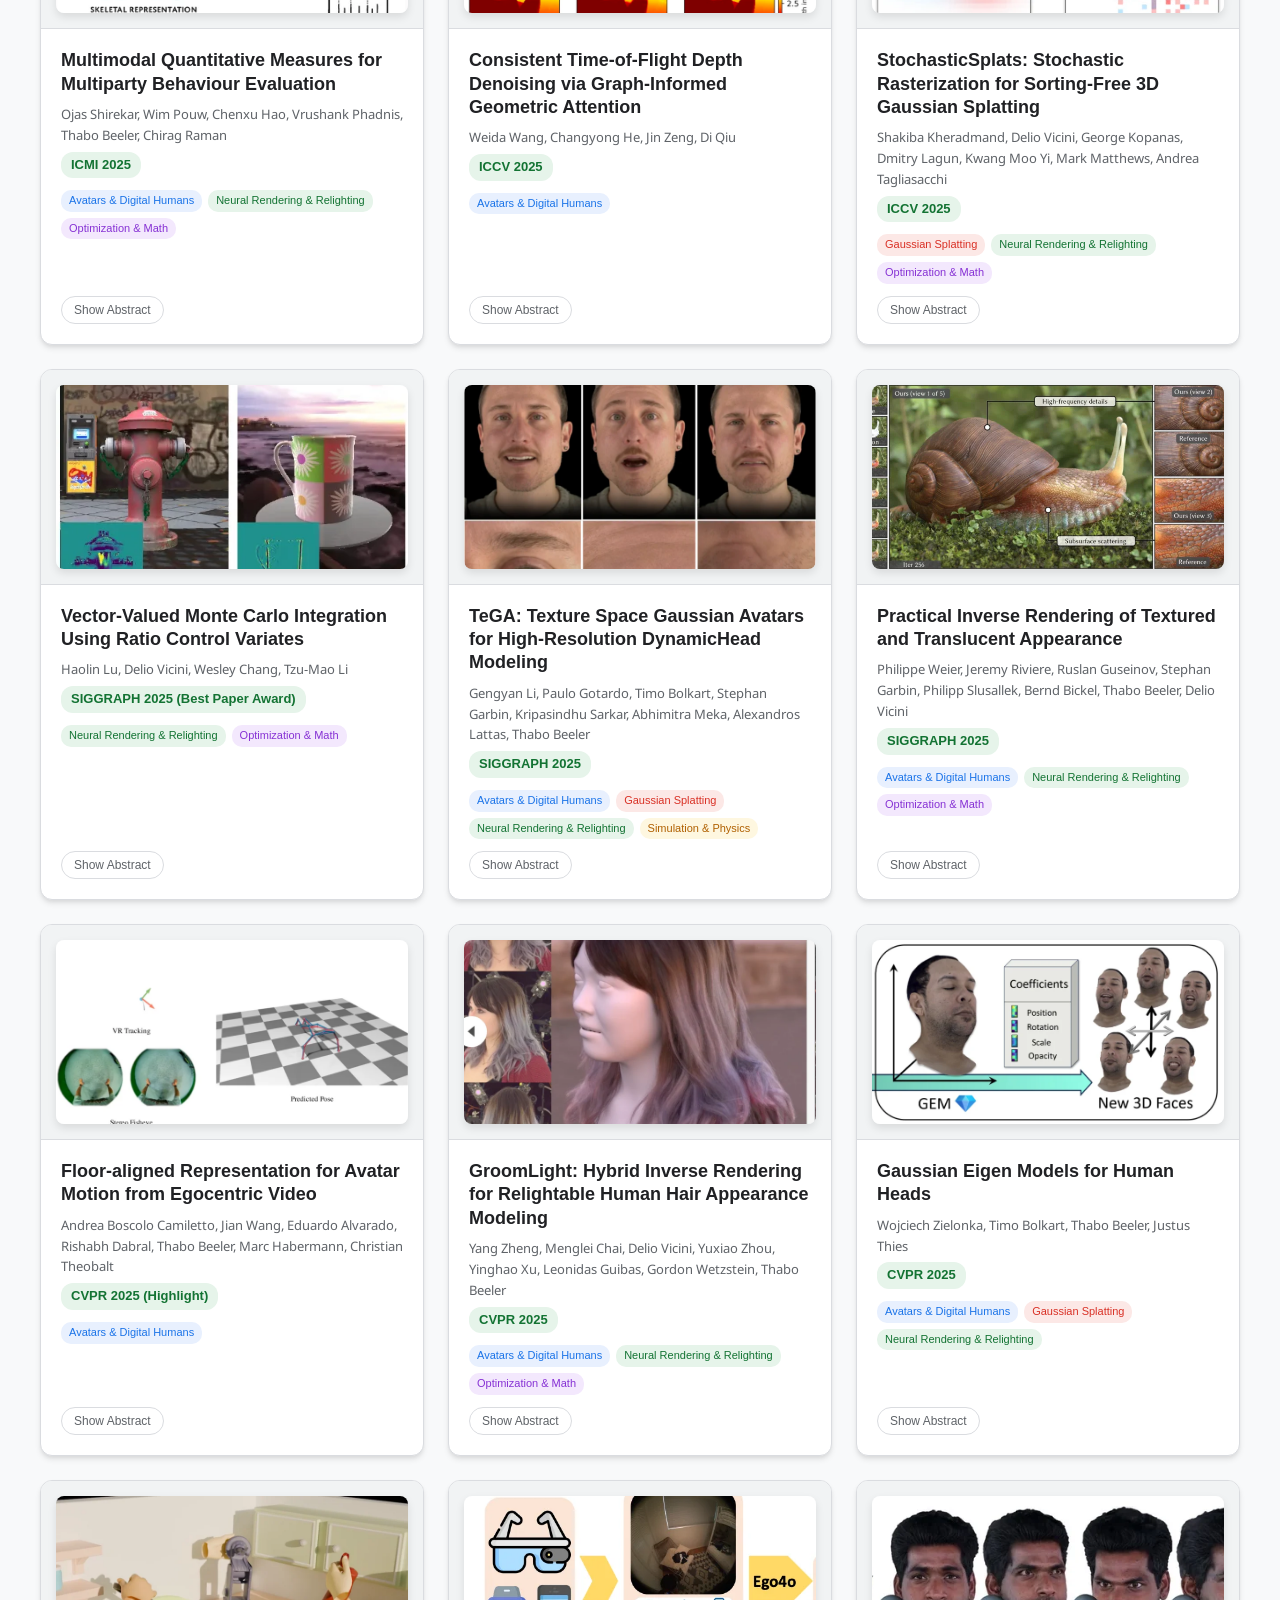
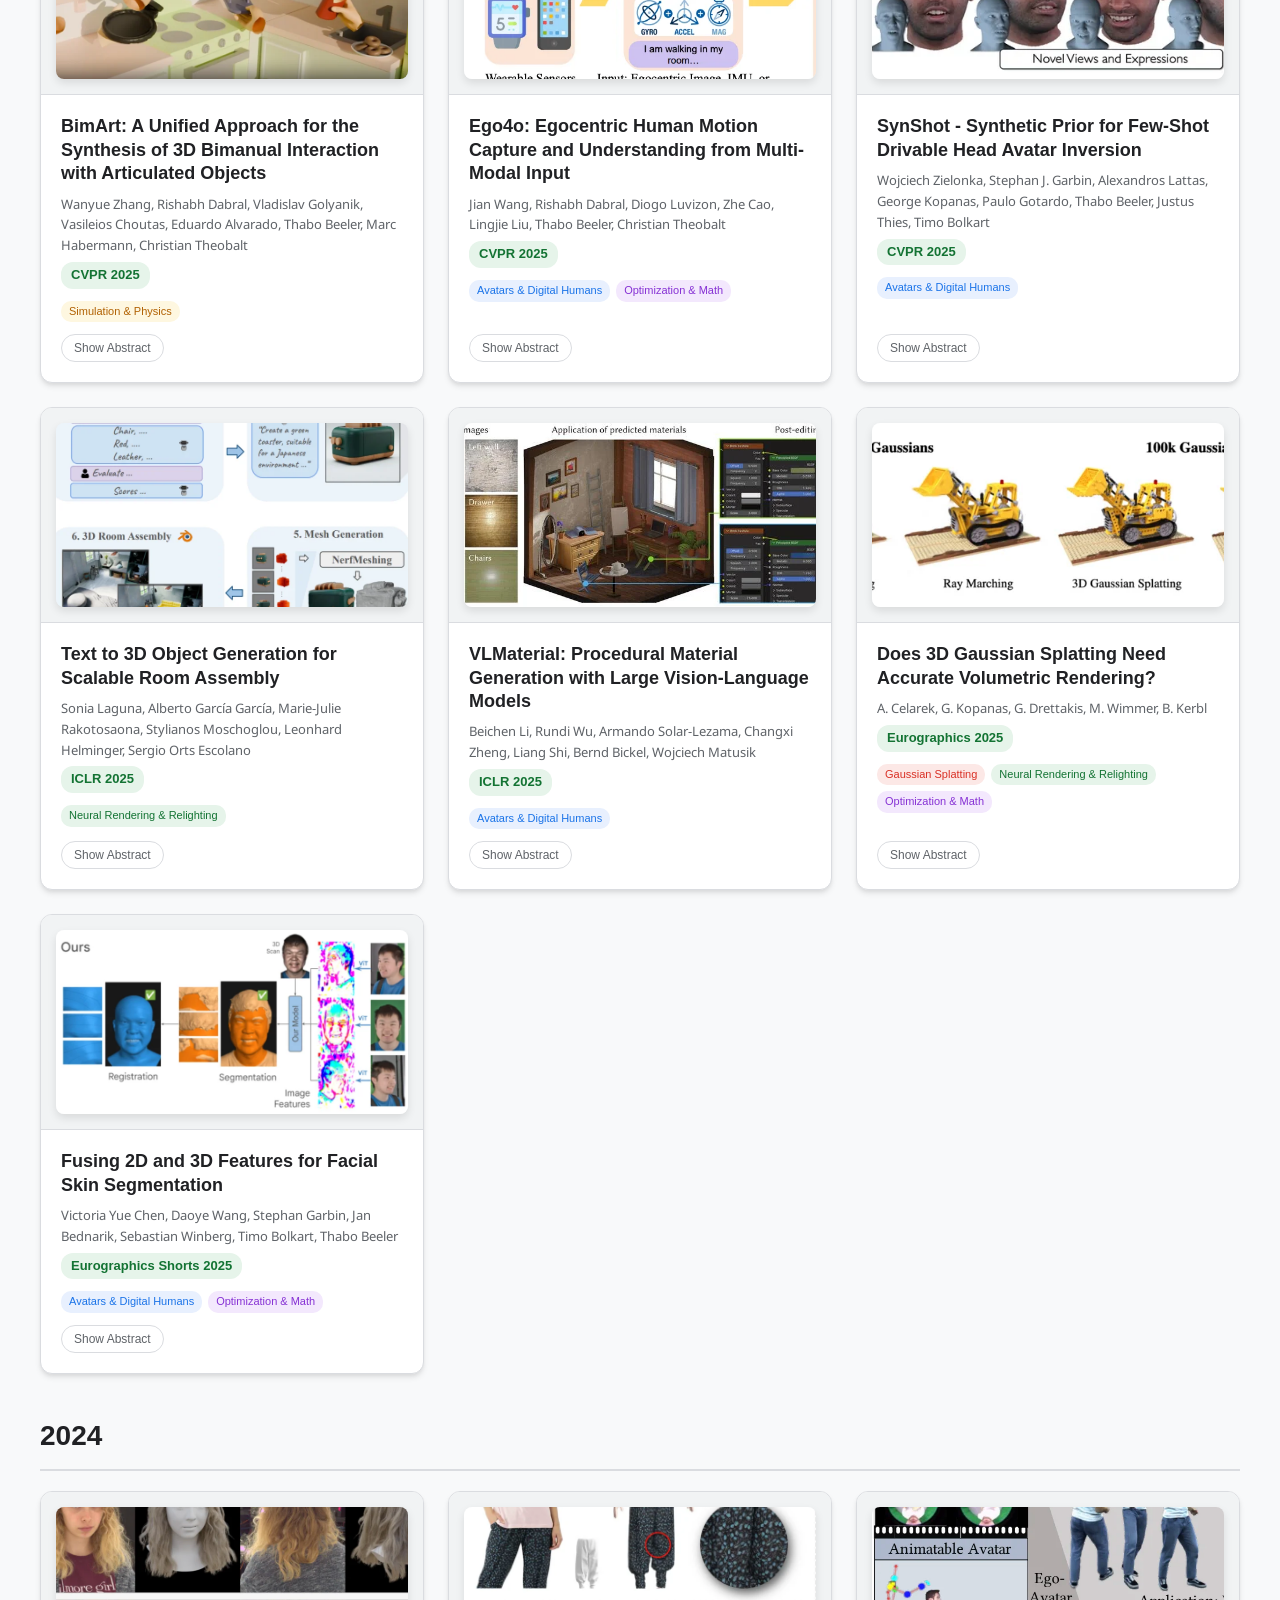
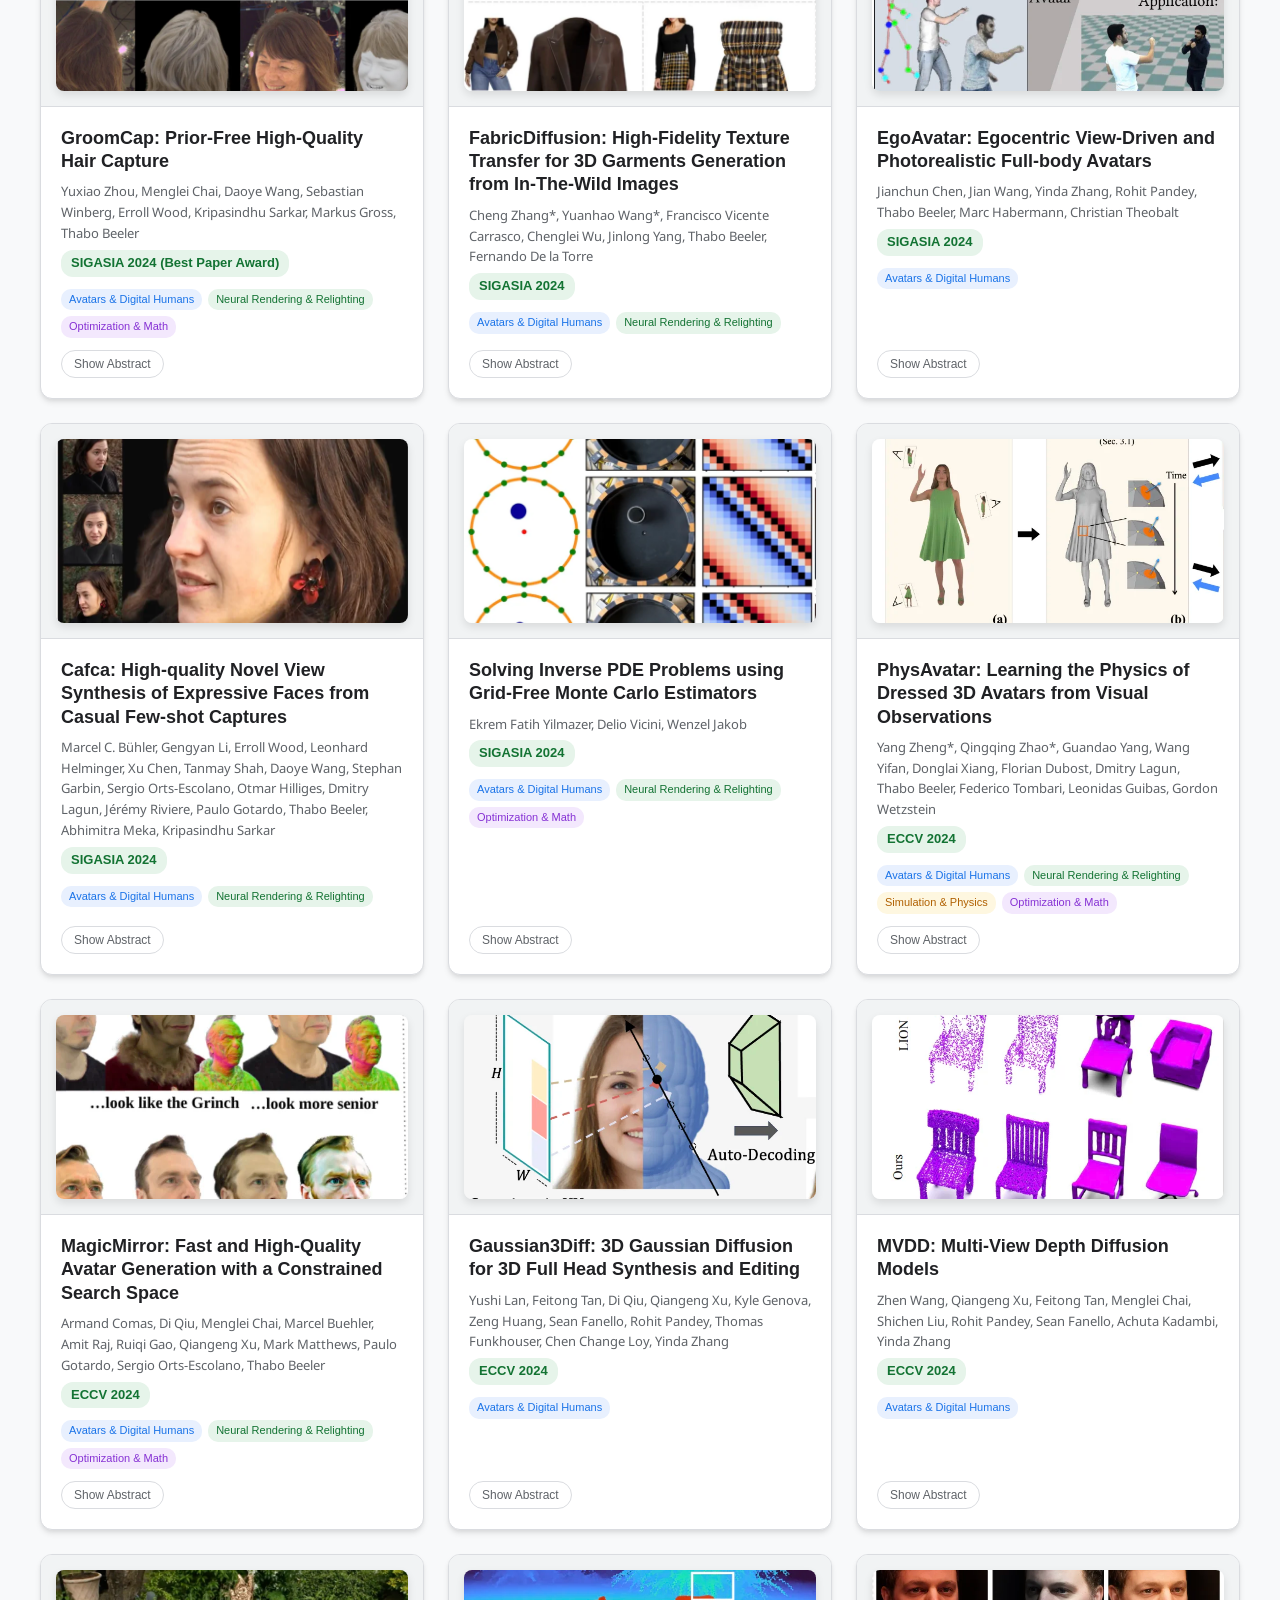
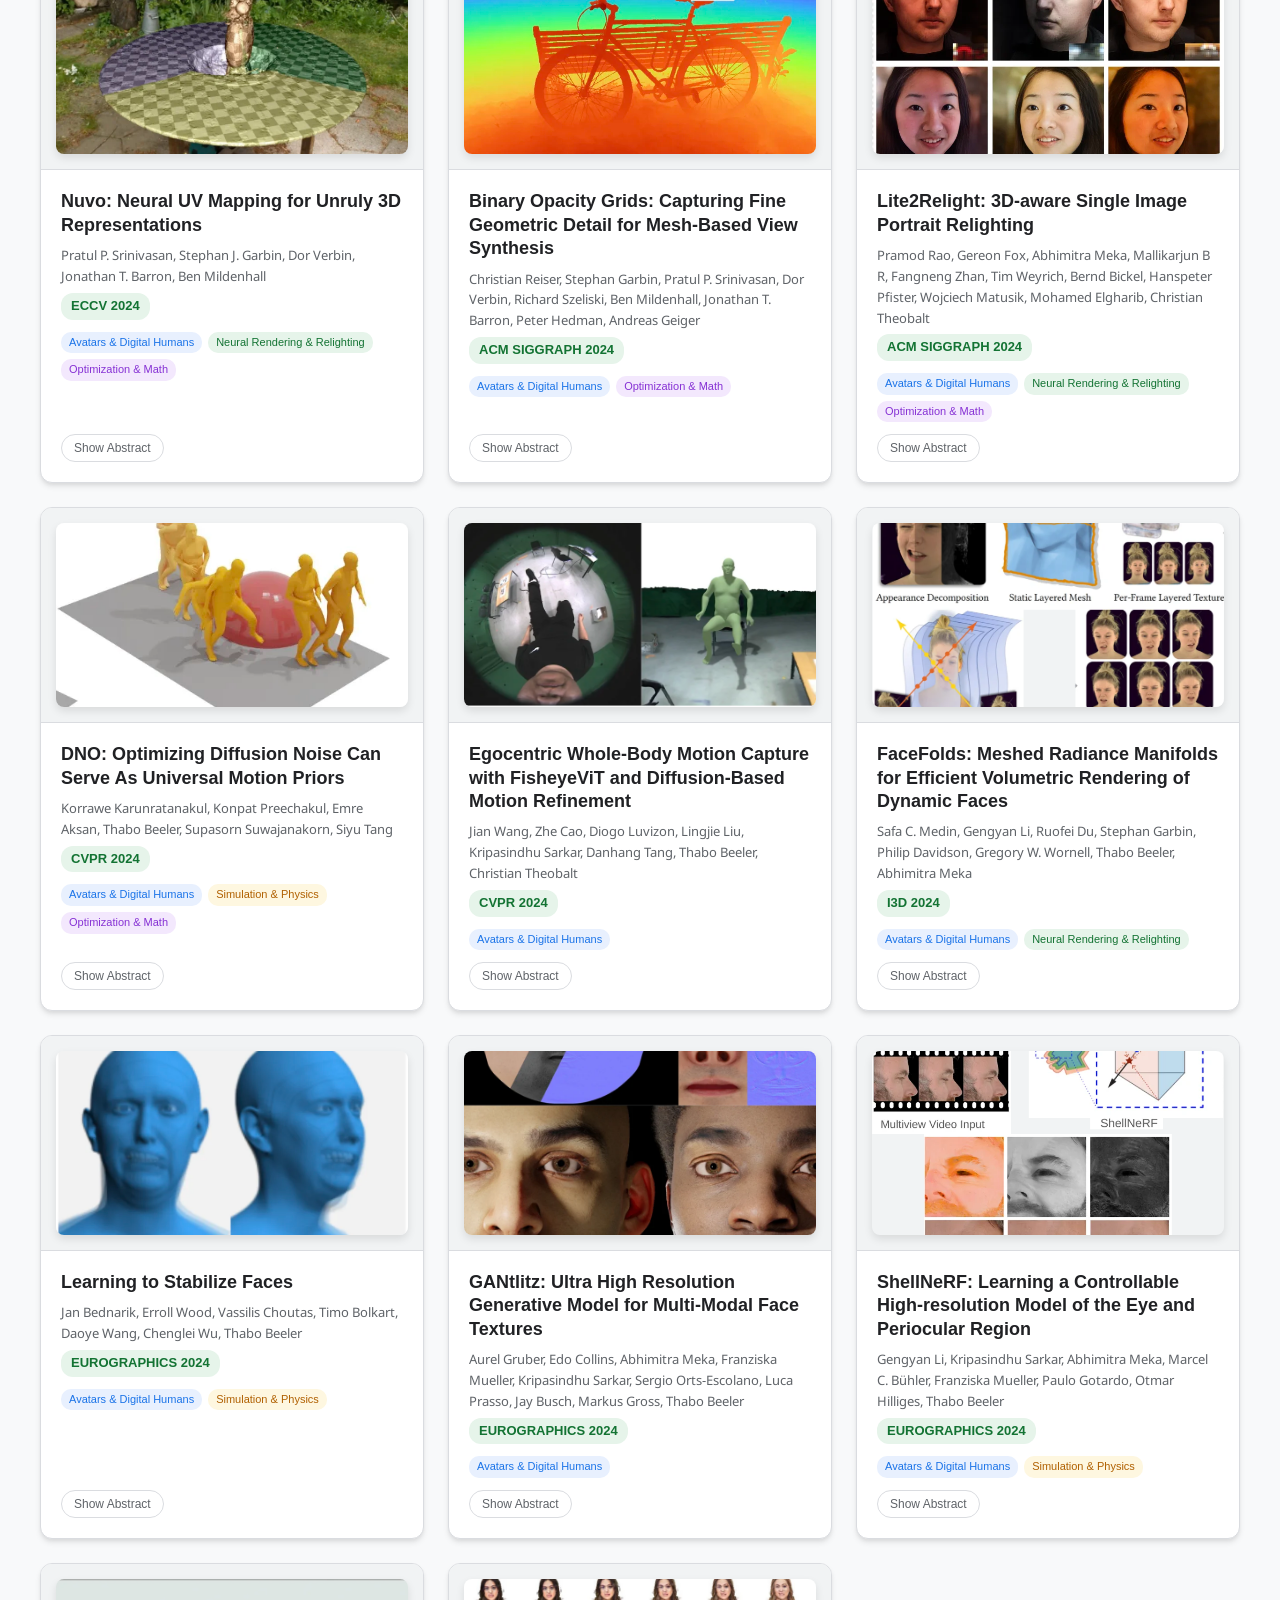
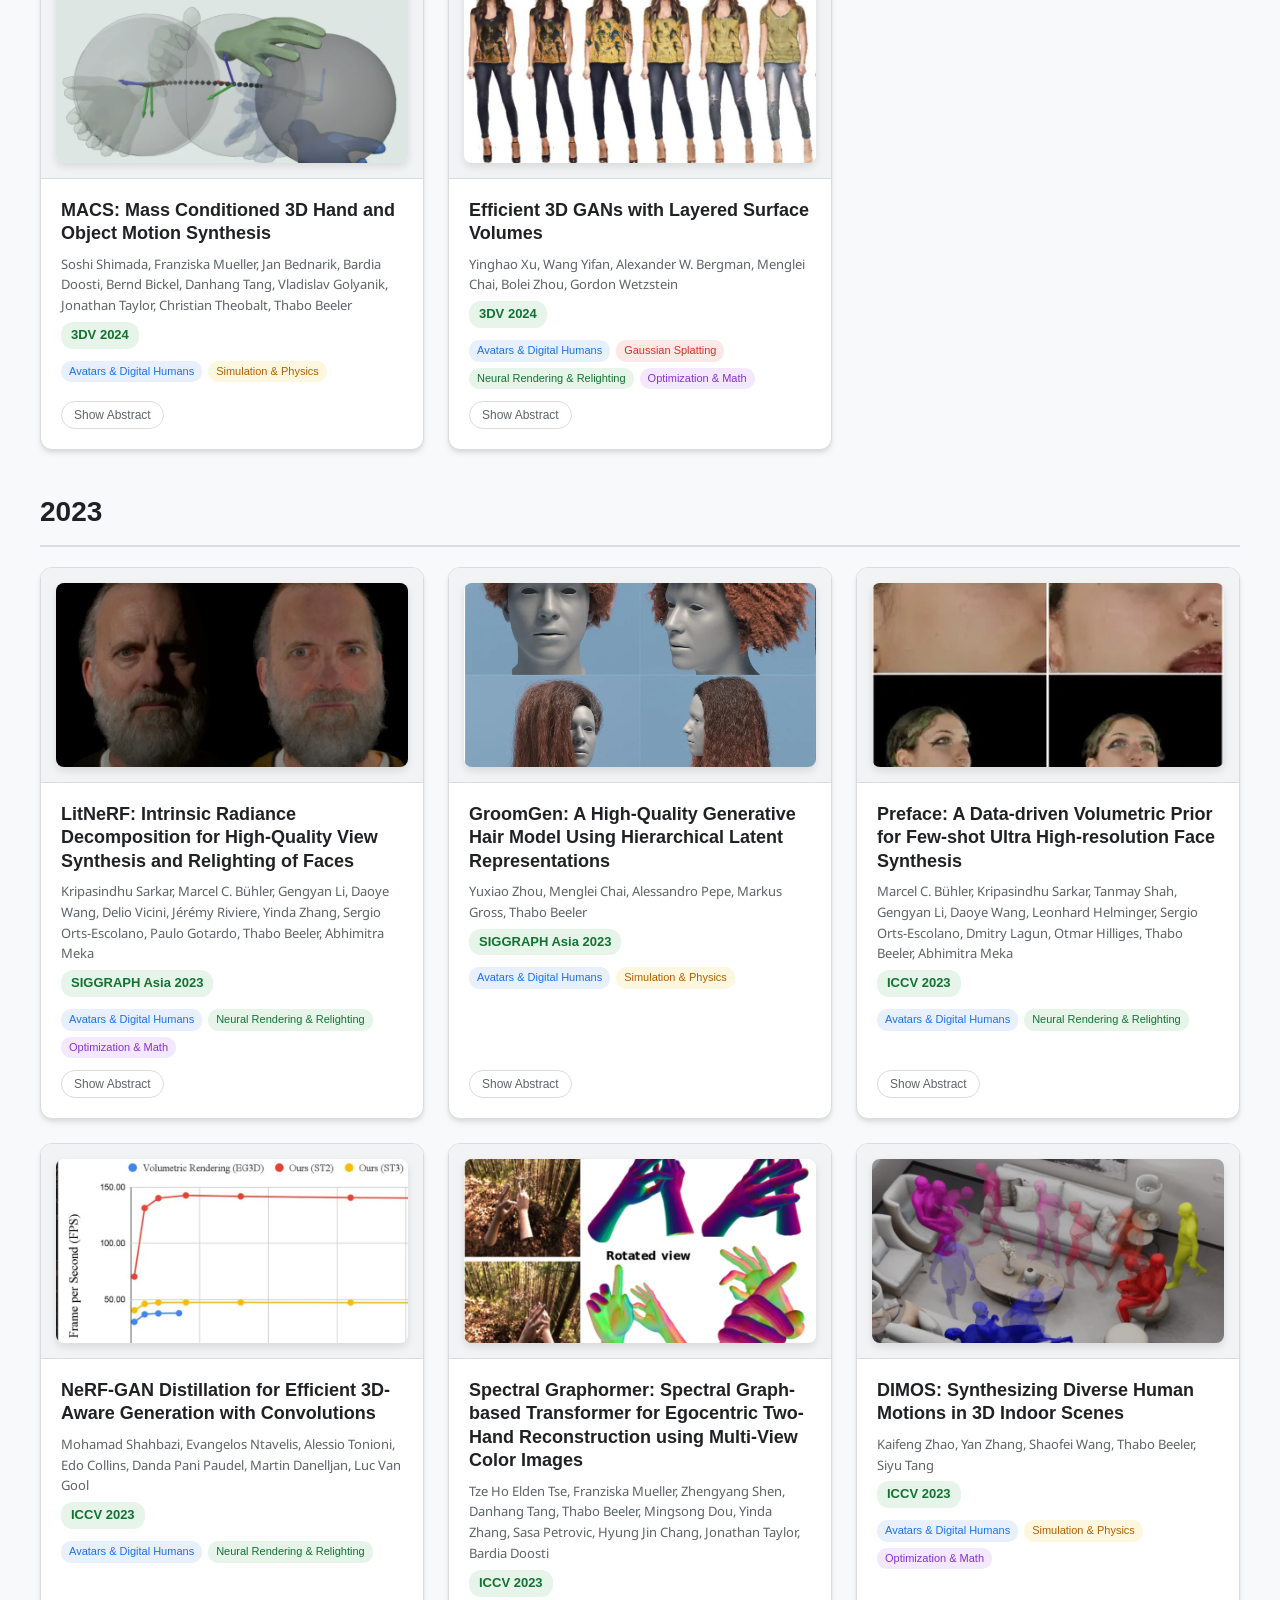
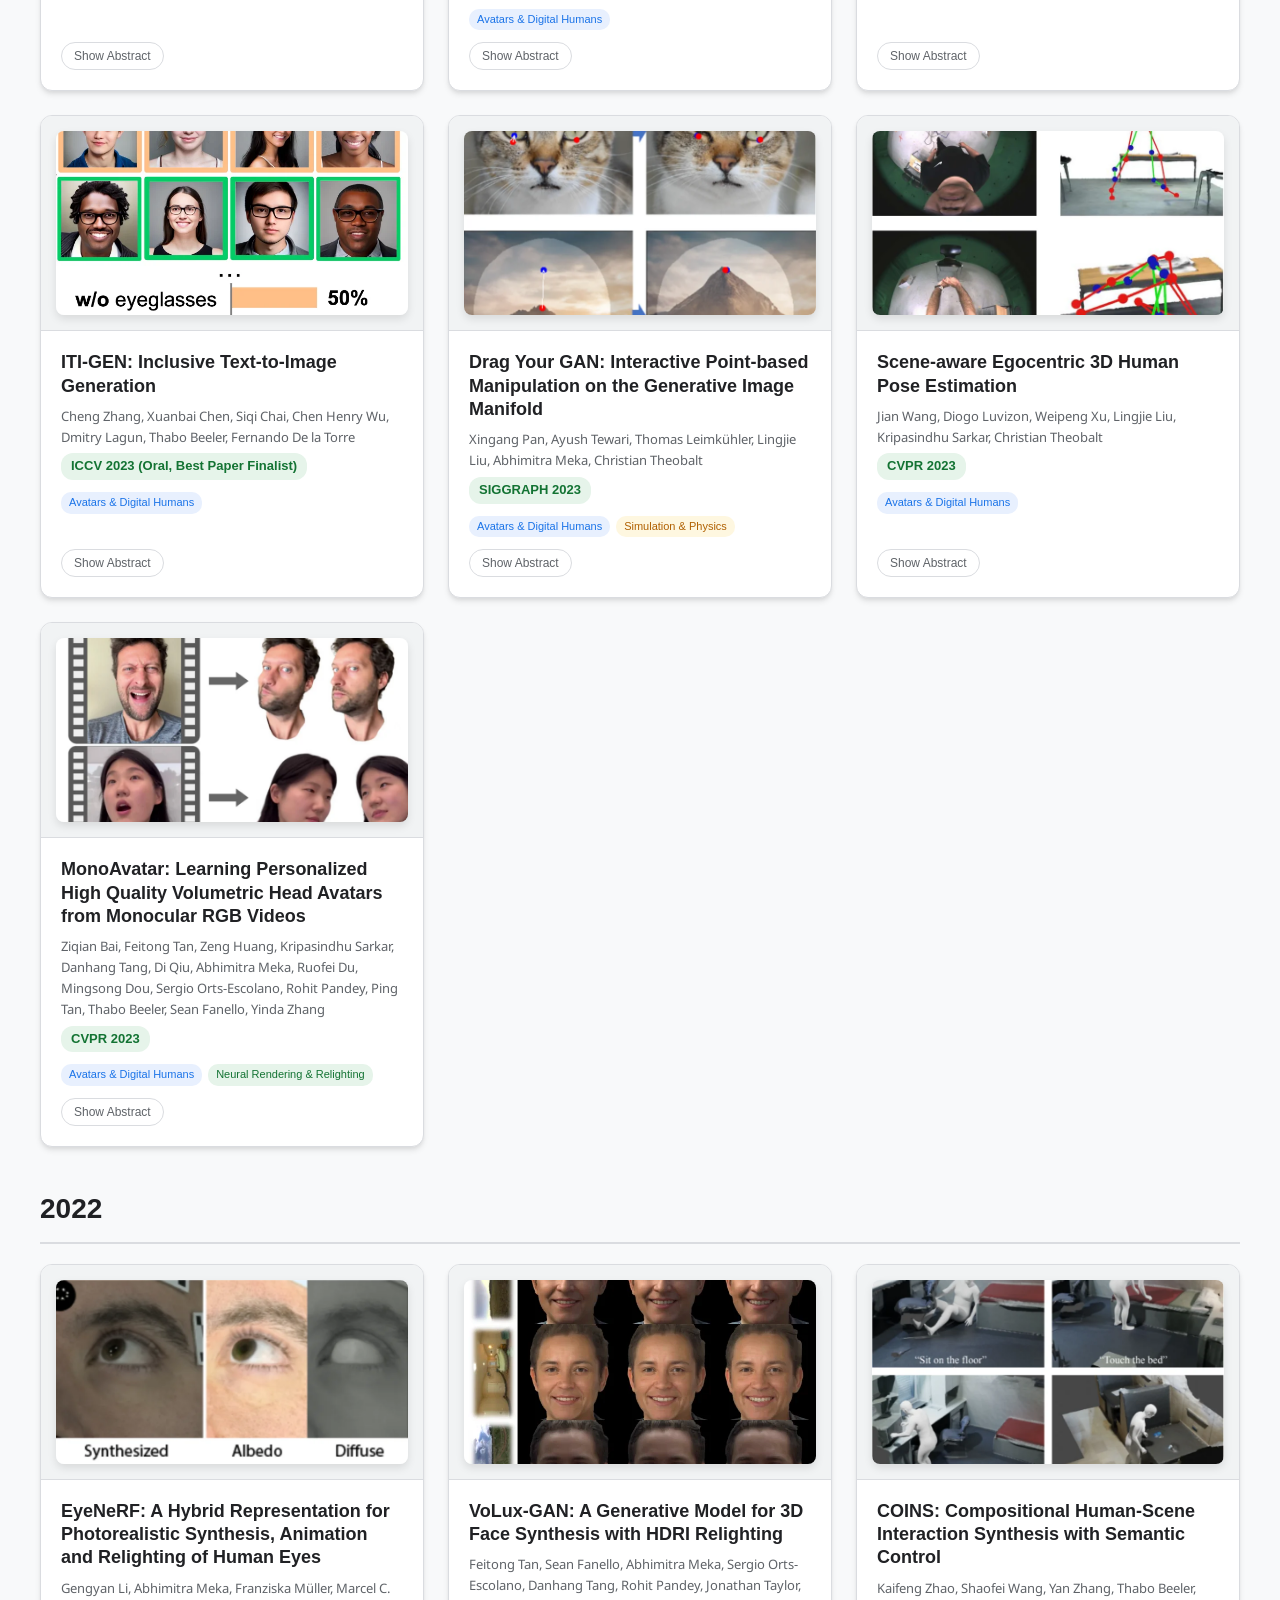
==== commit 20117055: "Add 1240px studio grey hero gradient, zoomed hero reel, and slim white navbar" ====
--- a/index.html
+++ b/index.html
@@ -10,13 +10,13 @@
   <link href="https://fonts.googleapis.com/css?family=Google+Sans|Noto+Sans|Castoro"
         rel="stylesheet">
 
-  <link rel="stylesheet" href="./main.css?v=26">
+  <link rel="stylesheet" href="./main.css?v=27">
 </head>
 <body>
   <!-- Top Navigation Bar -->
   <nav class="site_navbar">
     <div class="navbar_container">
-      <a href="./index.html?view=grid" class="navbar_logo" style="text-decoration: none;">Syntec Research</a>
+      <a href="./index.html?view=grid" class="navbar_logo" style="text-decoration: none; color: var(--text-color);"></a>
       <div class="top_nav">
         <a href="./index.html?view=grid" id="nav-home" class="active">Home</a>
         <a href="./news.html">News</a>
@@ -28,8 +28,8 @@
 
   <!-- Title Banner -->
   <header class="hero_section">
-    <video poster="./images/hero_syntec_poster.webp" autoplay loop muted playsinline class="hero_video_bg">
-      <source src="./images/hero_syntec_reel.mp4" type="video/mp4">
+    <video poster="./images/hero_syntec_poster.webp?v=2" autoplay loop muted playsinline class="hero_video_bg">
+      <source src="./images/hero_syntec_reel.mp4?v=2" type="video/mp4">
     </video>
     <div class="hero_container">
       <div class="hero_text">
--- a/main.css
+++ b/main.css
@@ -38,6 +38,20 @@
   min-height: 400px; /* Increased min-height */
 }
 
+.hero_section::after {
+  content: "";
+  position: absolute;
+  top: 0;
+  left: 50%;
+  transform: translateX(-50%);
+  width: 100%;
+  max-width: 1240px;
+  height: 100%;
+  z-index: 0;
+  pointer-events: none;
+  background: radial-gradient(ellipse 68% 88% at 66% 42%, #f3f3f3 0%, #e9e9e9 58%, #dfdfdf 100%);
+}
+
 .hero_video_bg {
   position: absolute;
   top: 0;
@@ -48,7 +62,8 @@
   height: 100%;
   object-fit: cover;
   object-position: right center; /* Ensures the head remains perfectly framed on the right */
-  z-index: 0;
+  z-index: 1;
+  mix-blend-mode: multiply;
   pointer-events: none;
 }
 
@@ -77,9 +92,8 @@
    Top Navigation Bar
    ========================================== */
 .site_navbar {
-  background-color: #11161f;
-  border-bottom: 1px solid rgba(255, 255, 255, 0.1);
-  box-shadow: 0 2px 10px rgba(0, 0, 0, 0.18);
+  background-color: var(--card-bg);
+  border-bottom: 1px solid var(--border-color);
   width: 100%;
   position: relative;
   z-index: 100;
@@ -88,7 +102,7 @@
 .navbar_container {
   max-width: 1240px;
   margin: 0 auto;
-  padding: 15px 20px;
+  padding: 9px 20px;
   display: flex;
   justify-content: space-between;
   align-items: center;
@@ -99,10 +113,10 @@
   align-items: center;
   gap: 12px;
   font-family: 'Google Sans', sans-serif;
-  font-size: 20px;
+  font-size: 24px;
   font-weight: 700;
-  color: #ffffff;
-  letter-spacing: -0.3px;
+  color: var(--text-color);
+  letter-spacing: -0.5px;
 }
 
 .navbar_logo img {
@@ -113,34 +127,28 @@
 
 .top_nav {
   display: flex;
-  gap: 15px;
+  gap: 10px;
 }
 
 .top_nav a {
   text-decoration: none;
   font-family: 'Google Sans', sans-serif;
-  font-size: 15px;
-  font-weight: 500;
-  color: rgba(255, 255, 255, 0.88);
-  background: rgba(255, 255, 255, 0.07);
-  padding: 8px 20px;
+  font-size: 14px;
+  font-weight: 500;
+  color: var(--text-color);
+  background: rgba(255, 255, 255, 0.85);
+  padding: 6px 16px;
   border-radius: 24px;
   backdrop-filter: blur(10px);
   -webkit-backdrop-filter: blur(10px);
   transition: var(--transition);
-  border: 1px solid rgba(255, 255, 255, 0.15);
-}
-
-.top_nav a:hover {
-  background: rgba(255, 255, 255, 0.16);
-  color: #ffffff;
-  border-color: rgba(255, 255, 255, 0.32);
-}
-
-.top_nav a.active {
-  background: #ffffff;
-  color: #11161f;
-  border-color: #ffffff;
+  border: 1px solid rgba(0, 0, 0, 0.08);
+}
+
+.top_nav a:hover, .top_nav a.active {
+  background: var(--primary-color);
+  color: white;
+  border-color: var(--primary-color);
 }
 
 body.dark-theme .top_nav a {
